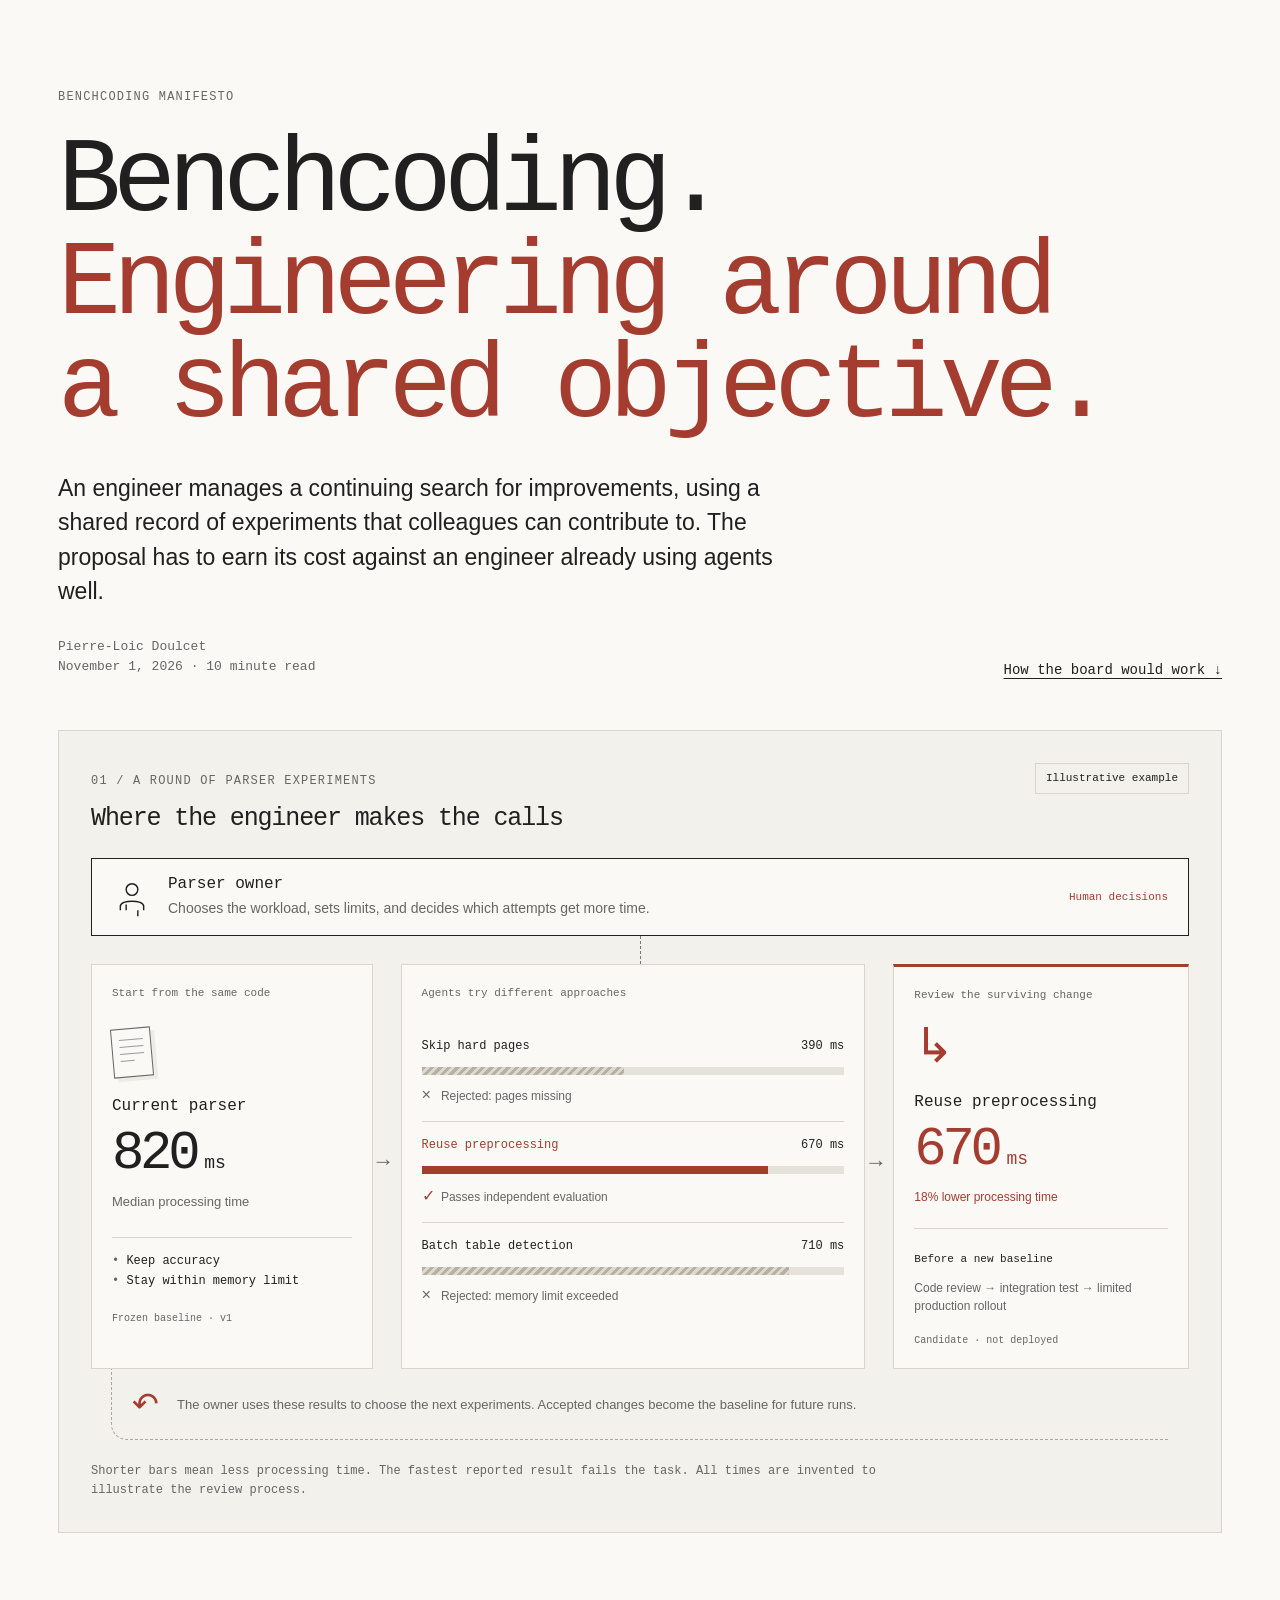
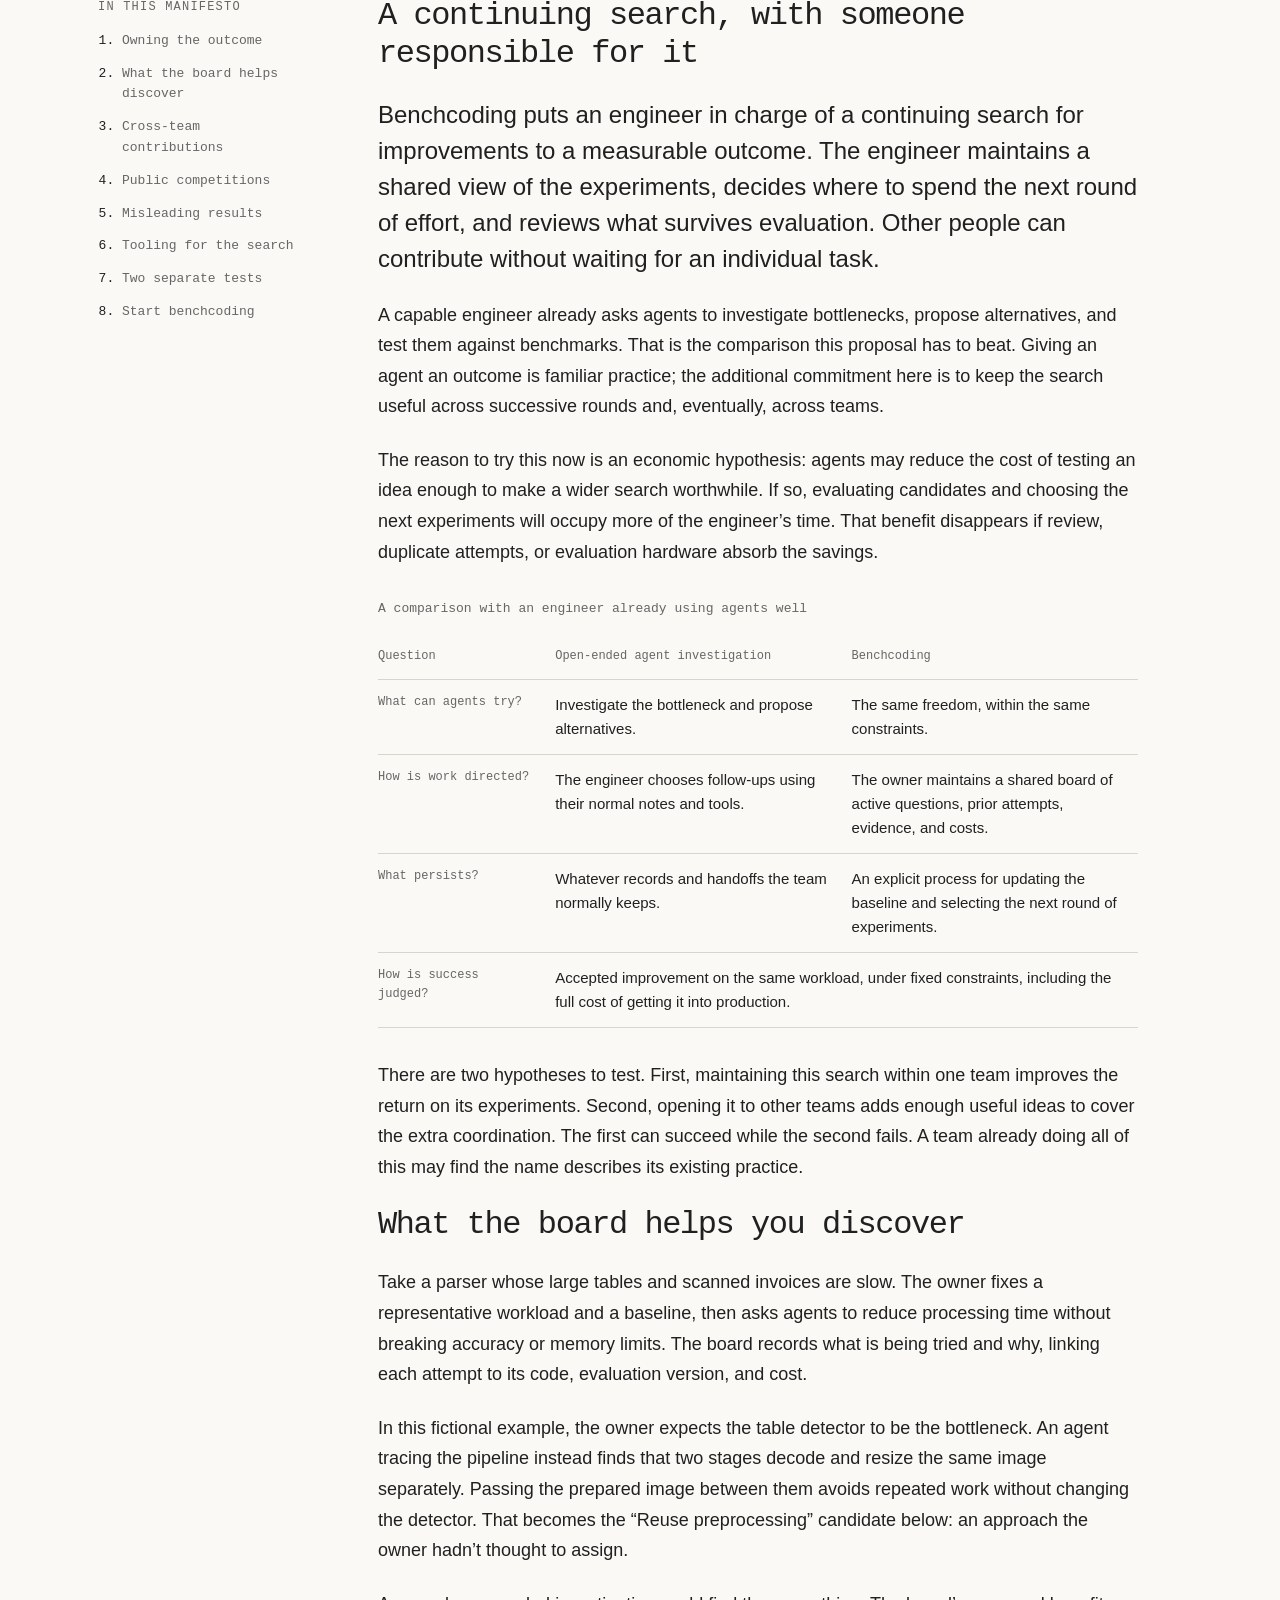
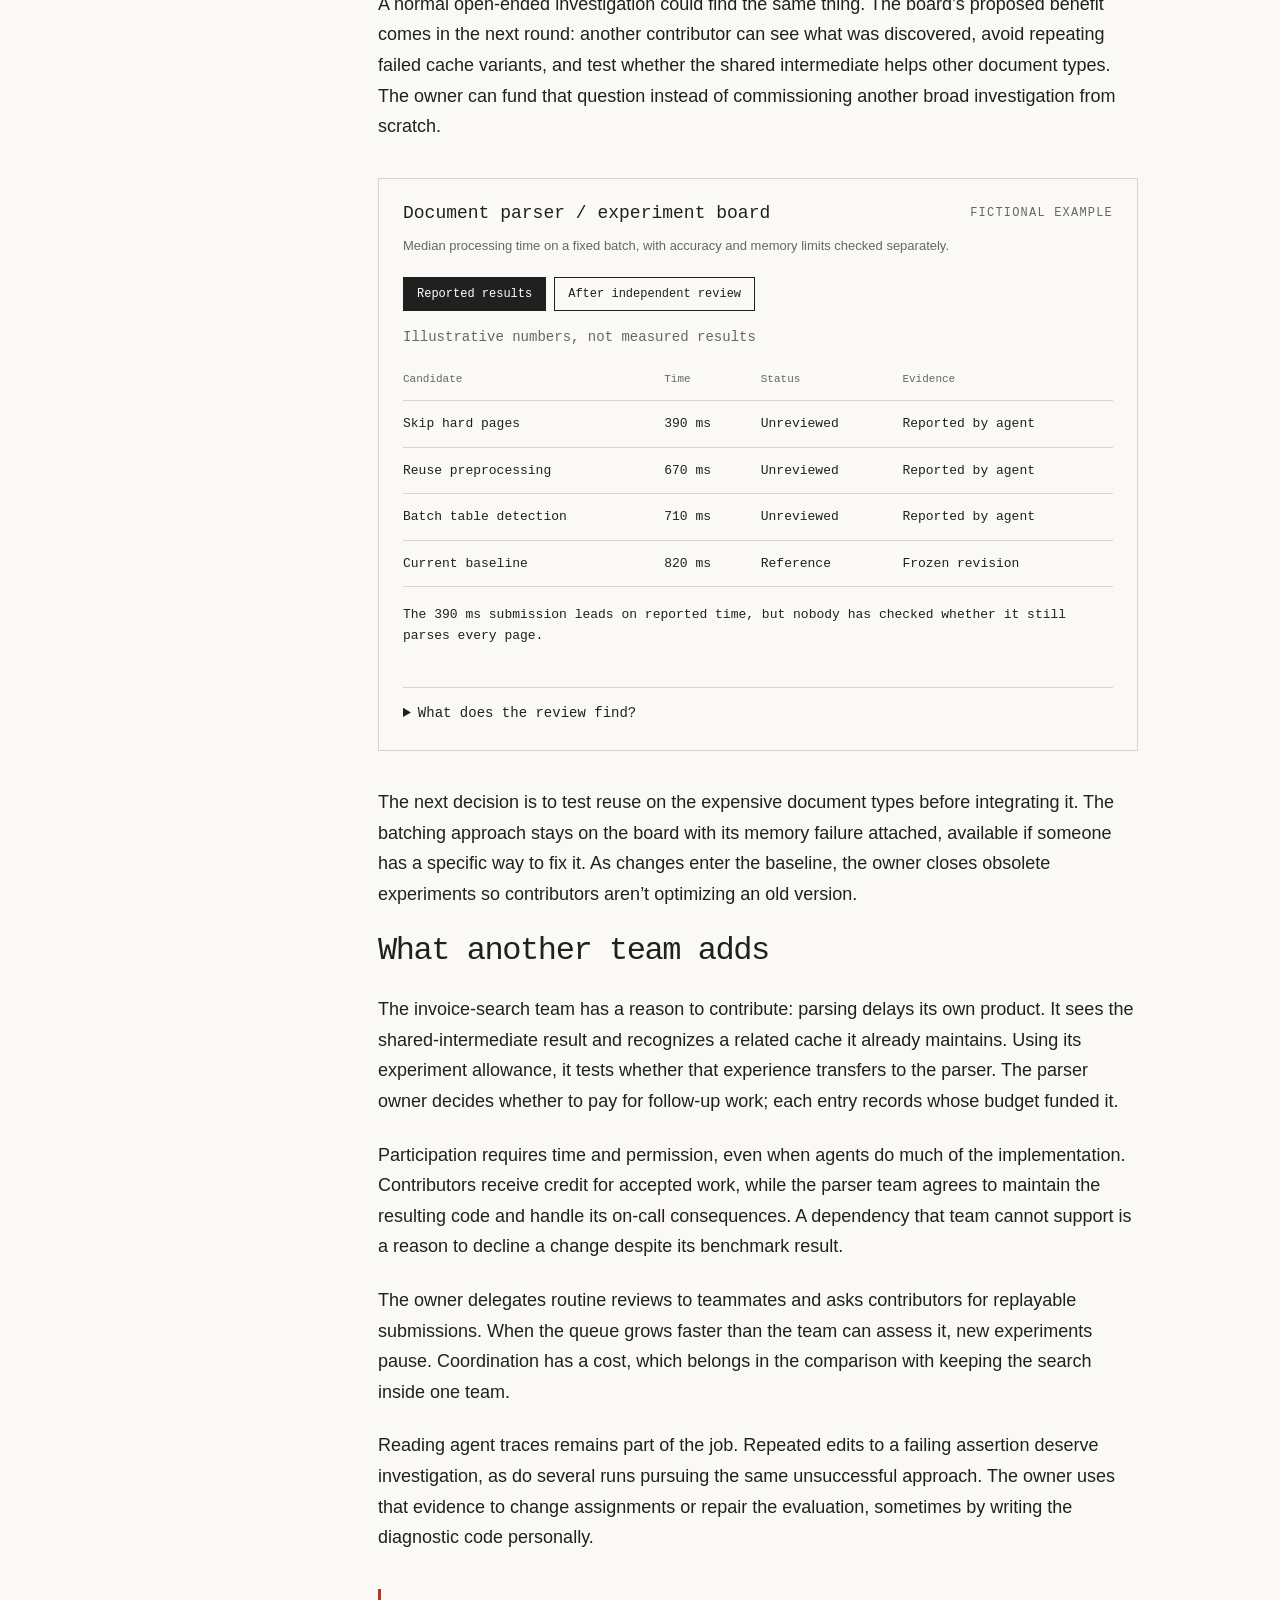
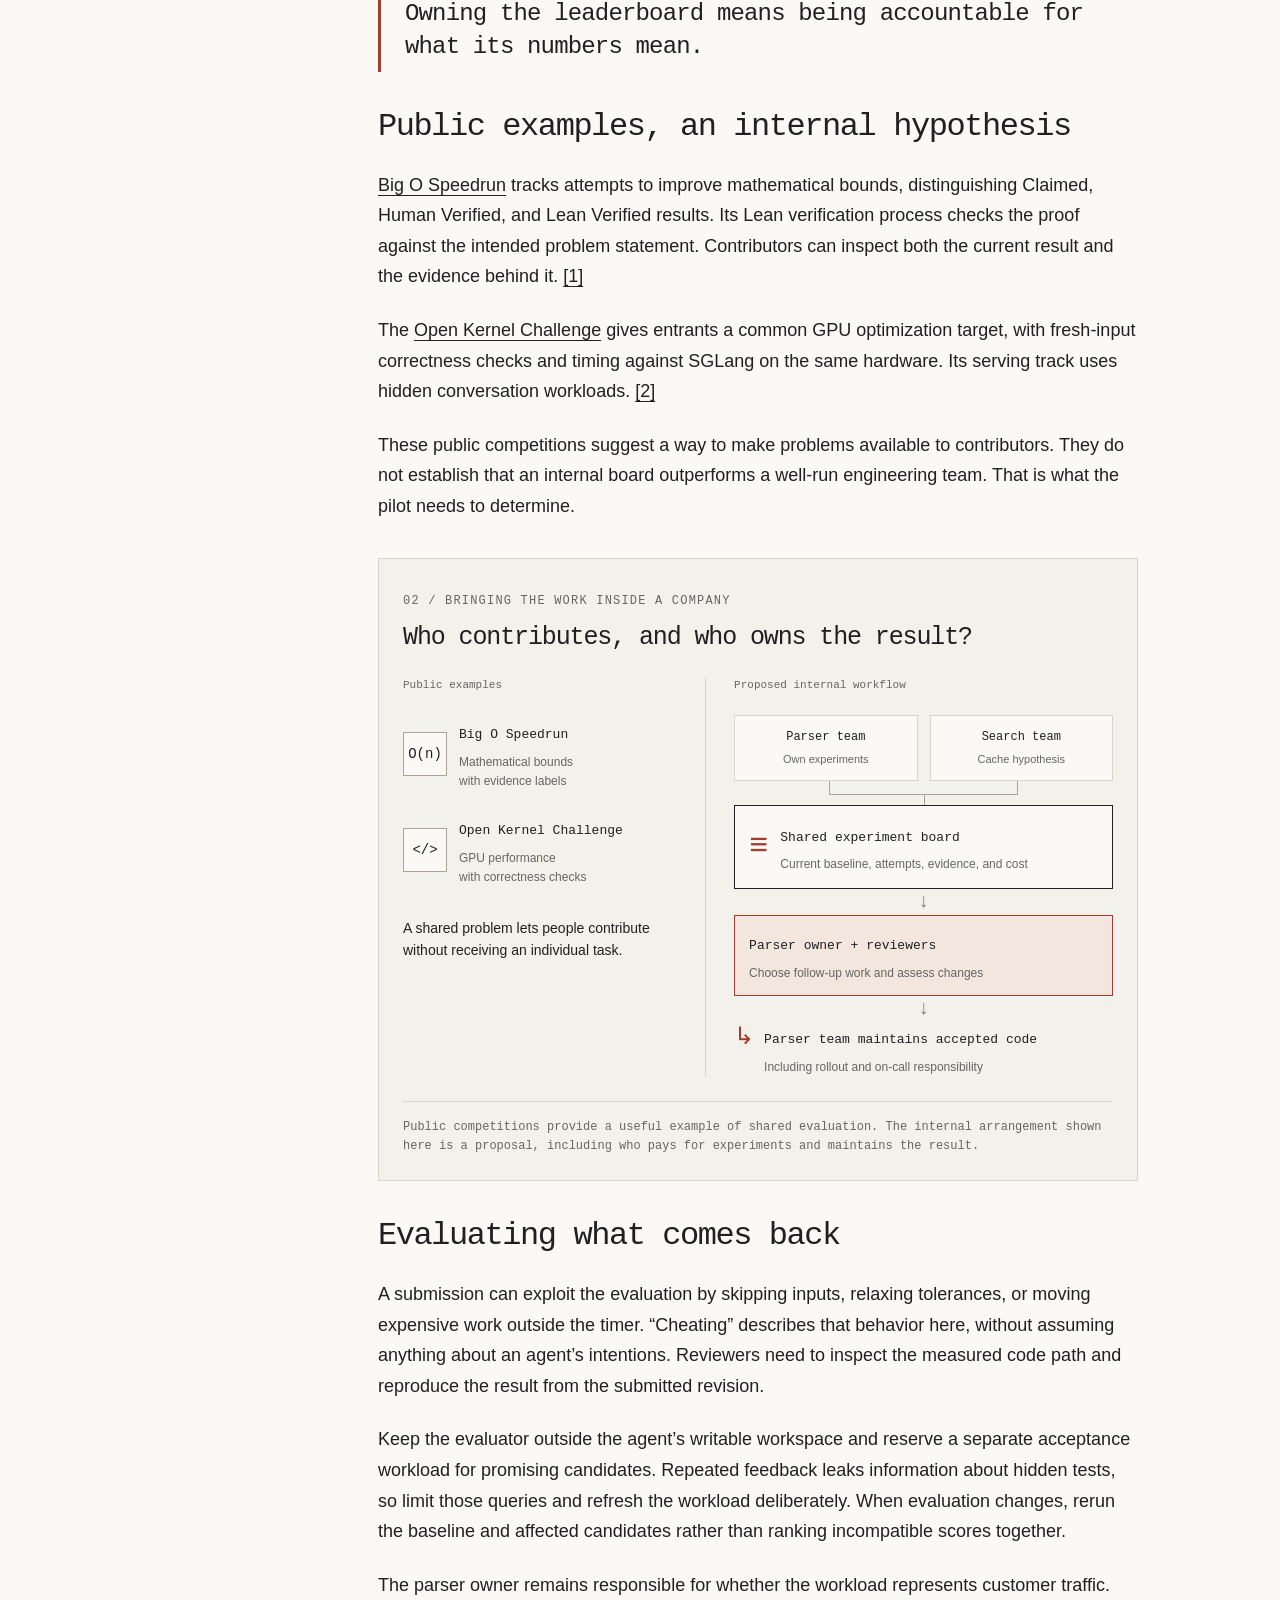
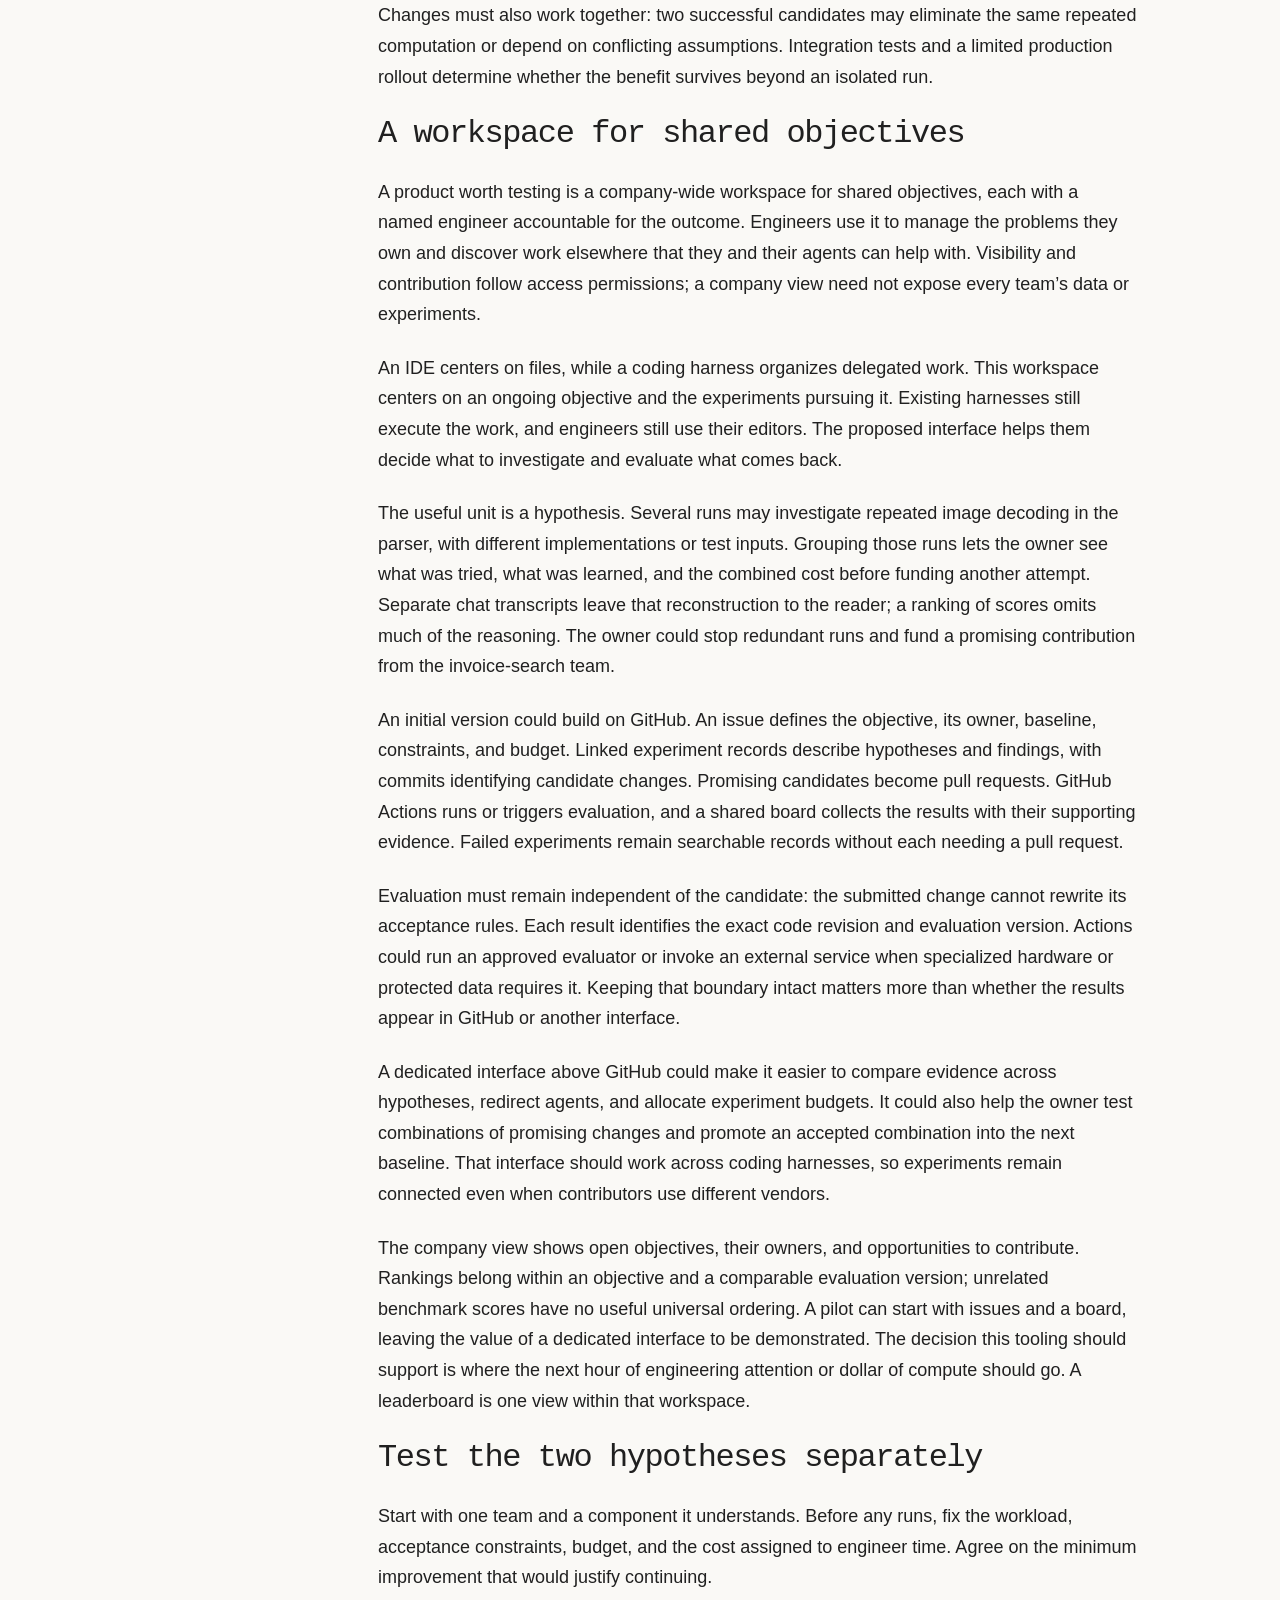
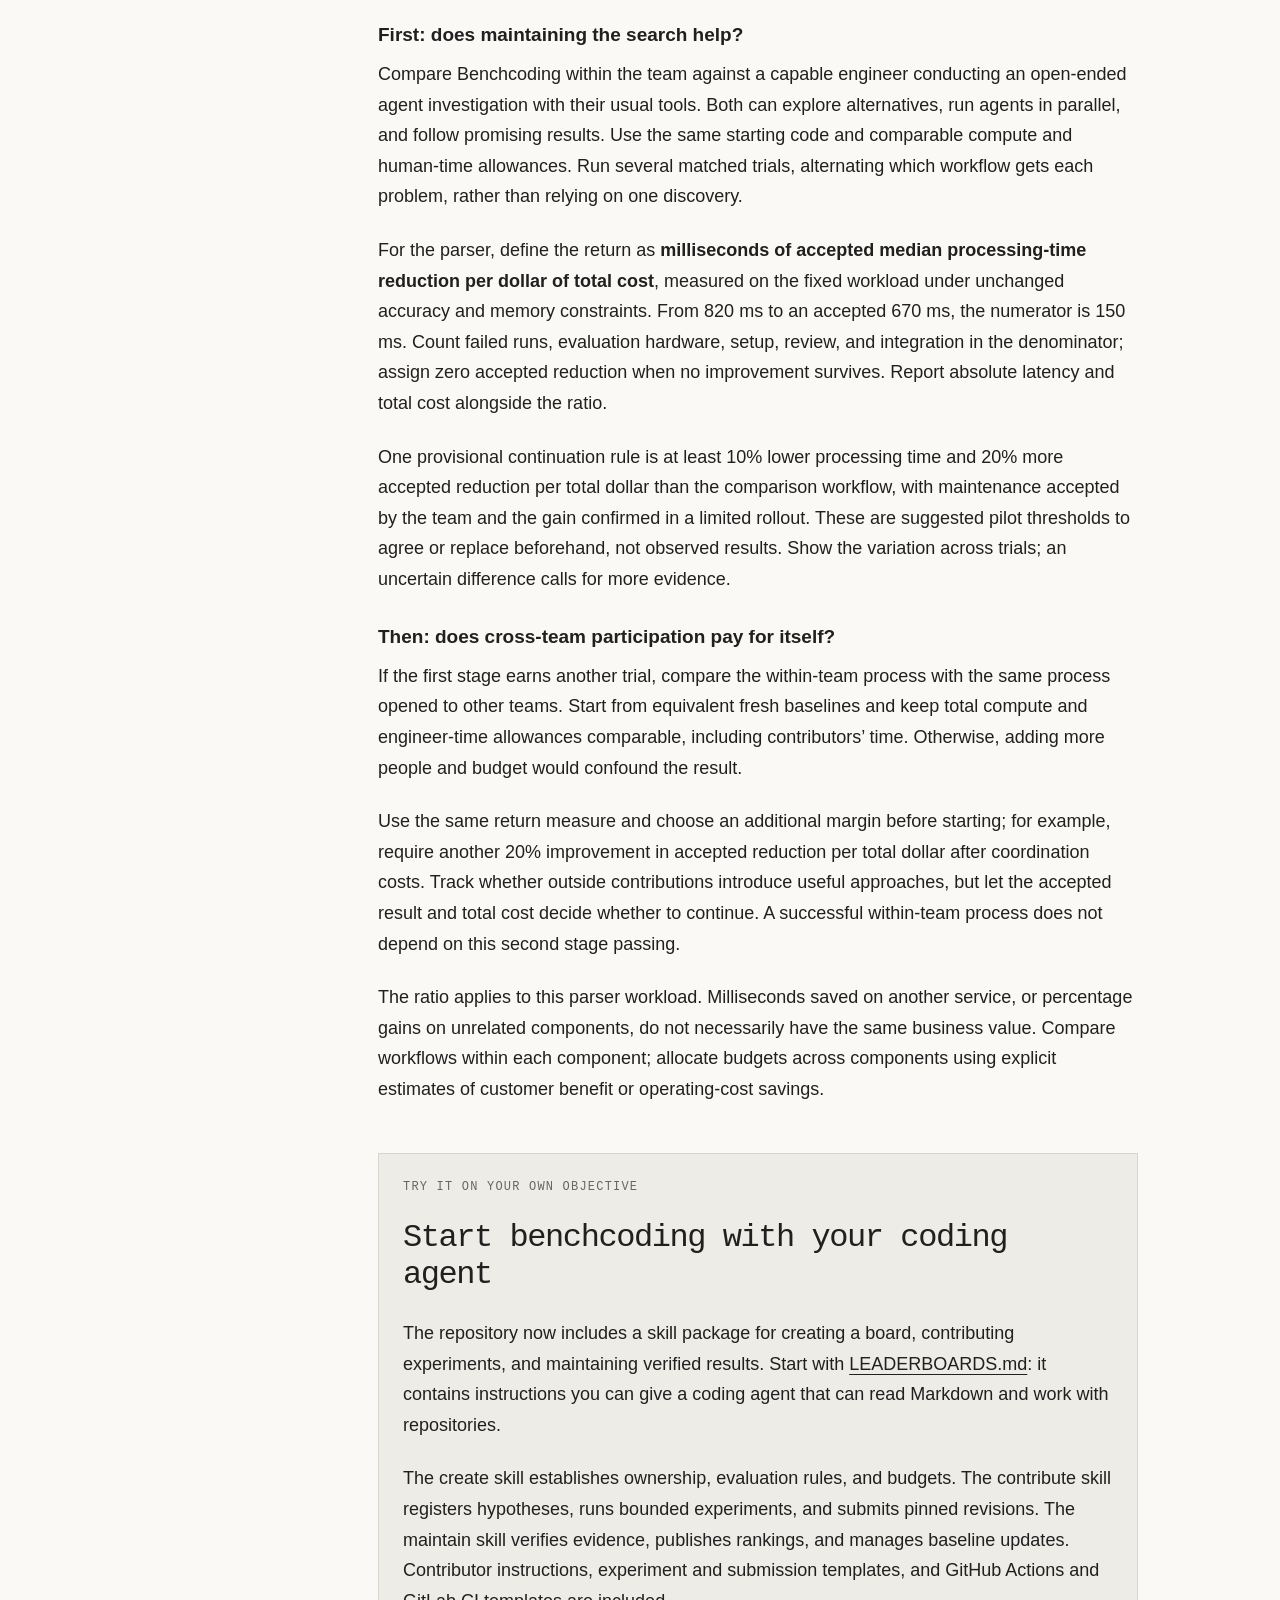
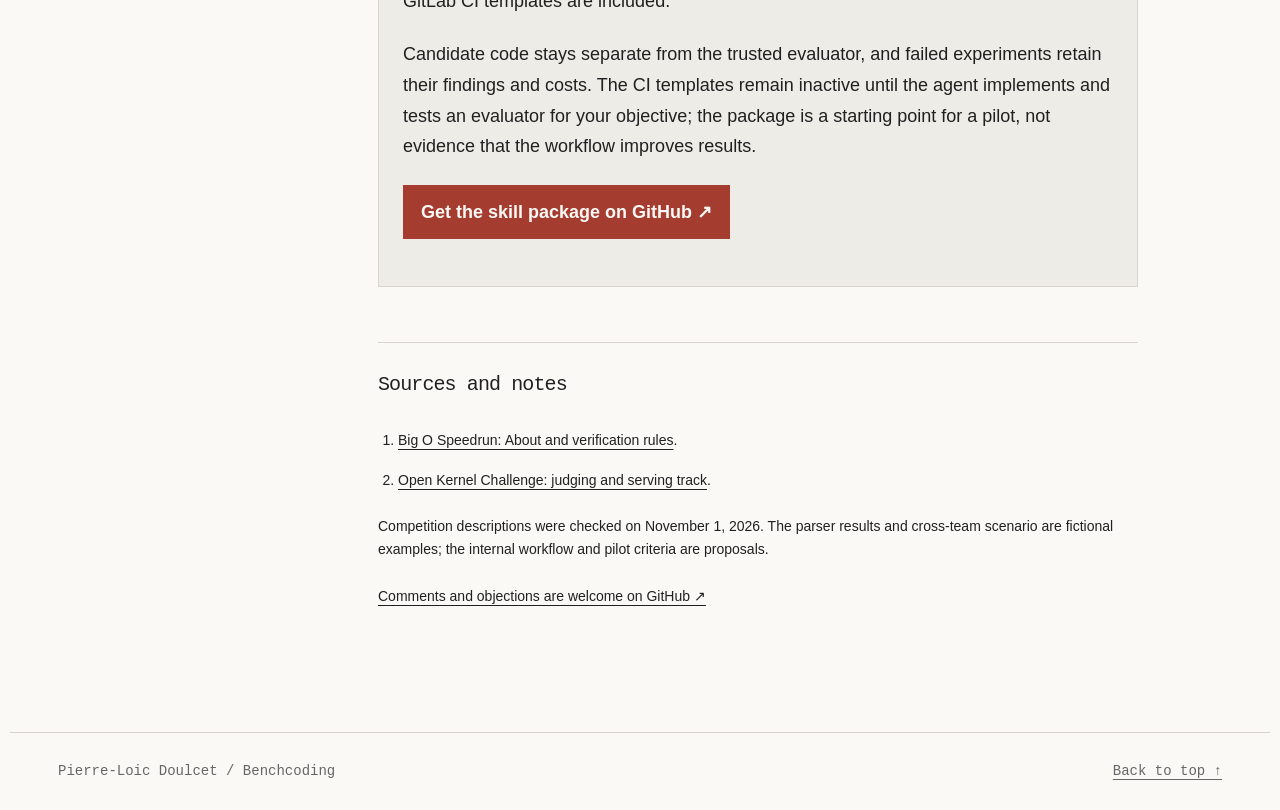
==== docs/index.html @ 3a4114c2 "Present Benchcoding as a manifesto with a skill-package call to action" ====
<!doctype html>
<html lang="en"><head><meta charset="utf-8"><meta name="viewport" content="width=device-width,initial-scale=1"><title>Benchcoding manifesto: engineering around a shared objective — Pierre-Loic Doulcet</title><meta name="description" content="A proposal for engineers managing a sustained search across agent experiments, with shared benchmarks and contributions from other teams."><meta property="og:title" content="Benchcoding manifesto: engineering around a shared objective"><meta property="og:description" content="How an engineer could manage agent experiments around a shared benchmark, and how to tell whether the approach is worth the cost."><meta property="og:type" content="article"><link rel="stylesheet" href="styles.css?v=49553f7ca0"><link rel="canonical" href="https://hexapode.github.io/benchcoding/"><meta property="og:url" content="https://hexapode.github.io/benchcoding/"></head>
<body><a class="skip" href="#article">Skip to article</a>
<main><div class="hero"><p class="eyebrow">Benchcoding manifesto</p><h1>Benchcoding.<span>Engineering around<br>a shared objective.</span></h1><p class="dek">An engineer manages a continuing search for improvements, using a shared record of experiments that colleagues can contribute to. The proposal has to earn its cost against an engineer already using agents well.</p><div class="hero-bottom"><div class="byline">Pierre-Loic Doulcet<br><time datetime="2026-11-01">November 1, 2026</time> · 10 minute read</div><a href="#monday">How the board would work ↓</a></div></div>
<figure id="search-illustration" class="hero-art search-diagram" aria-labelledby="search-caption">
<div class="diagram-heading"><div><span class="label">01 / A round of parser experiments</span><h2>Where the engineer makes the calls</h2></div><span class="diagram-tag">Illustrative example</span></div>
<div class="owner-strip"><svg viewBox="0 0 48 48" aria-hidden="true"><circle cx="24" cy="15" r="7"/><path d="M10 40v-5c0-8 28-8 28 0v5M17 40v-7m14 7v7"/></svg><div><b>Parser owner</b><span>Chooses the workload, sets limits, and decides which attempts get more time.</span></div><span class="owner-label">Human decisions</span></div>
<div class="experiment-flow">
<section class="baseline-panel"><span class="step-label">Start from the same code</span><div class="document-icon" aria-hidden="true"><i></i><i></i><i></i><i></i></div><h3>Current parser</h3><div class="metric">820<span>ms</span></div><p>Median processing time</p><div class="constraint"><span>Keep accuracy</span><span>Stay within memory limit</span></div><span class="revision">Frozen baseline · v1</span></section>
<section class="attempts-panel"><span class="step-label">Agents try different approaches</span><div class="attempt invalid"><div><b>Skip hard pages</b><span>390 ms</span></div><div class="metric-track"><i style="--length:48%"></i></div><p><span class="verdict-symbol">×</span> Rejected: pages missing</p></div><div class="attempt promising"><div><b>Reuse preprocessing</b><span>670 ms</span></div><div class="metric-track"><i style="--length:82%"></i></div><p><span class="verdict-symbol">✓</span> Passes independent evaluation</p></div><div class="attempt invalid"><div><b>Batch table detection</b><span>710 ms</span></div><div class="metric-track"><i style="--length:87%"></i></div><p><span class="verdict-symbol">×</span> Rejected: memory limit exceeded</p></div></section>
<section class="candidate-panel"><span class="step-label">Review the surviving change</span><span class="candidate-icon" aria-hidden="true">↳</span><h3>Reuse preprocessing</h3><div class="metric">670<span>ms</span></div><p class="candidate-saving">18% lower processing time</p><div class="next-gate"><b>Before a new baseline</b><p>Code review → integration test → limited production rollout</p></div><span class="revision">Candidate · not deployed</span></section>
</div><div class="feedback-loop"><span aria-hidden="true">↶</span><p>The owner uses these results to choose the next experiments. Accepted changes become the baseline for future runs.</p></div>
<figcaption id="search-caption">Shorter bars mean less processing time. The fastest reported result fails the task. All times are invented to illustrate the review process.</figcaption></figure>
<div class="layout"><aside class="toc" aria-label="On this page"><span class="label">In this manifesto</span><ol><li><a href="#idea">Owning the outcome</a></li><li><a href="#monday">What the board helps discover</a></li><li><a href="#behavior">Cross-team contributions</a></li><li><a href="#public">Public competitions</a></li><li><a href="#cheating">Misleading results</a></li><li><a href="#tooling">Tooling for the search</a></li><li><a href="#pilot">Two separate tests</a></li><li><a href="#start">Start benchcoding</a></li></ol></aside>
<article id="article">
<section id="idea">
<h2>A continuing search, with someone responsible for it</h2>
<p class="opening">Benchcoding puts an engineer in charge of a continuing search for improvements to a measurable outcome. The engineer maintains a shared view of the experiments, decides where to spend the next round of effort, and reviews what survives evaluation. Other people can contribute without waiting for an individual task.</p>
<p>A capable engineer already asks agents to investigate bottlenecks, propose alternatives, and test them against benchmarks. That is the comparison this proposal has to beat. Giving an agent an outcome is familiar practice; the additional commitment here is to keep the search useful across successive rounds and, eventually, across teams.</p>
<p>The reason to try this now is an economic hypothesis: agents may reduce the cost of testing an idea enough to make a wider search worthwhile. If so, evaluating candidates and choosing the next experiments will occupy more of the engineer’s time. That benefit disappears if review, duplicate attempts, or evaluation hardware absorb the savings.</p>
<div class="table-wrap workflow"><table><caption>A comparison with an engineer already using agents well</caption><thead><tr><th scope="col">Question</th><th scope="col">Open-ended agent investigation</th><th scope="col">Benchcoding</th></tr></thead><tbody><tr><th scope="row">What can agents try?</th><td data-label="Open-ended agent investigation">Investigate the bottleneck and propose alternatives.</td><td data-label="Benchcoding">The same freedom, within the same constraints.</td></tr><tr><th scope="row">How is work directed?</th><td data-label="Open-ended agent investigation">The engineer chooses follow-ups using their normal notes and tools.</td><td data-label="Benchcoding">The owner maintains a shared board of active questions, prior attempts, evidence, and costs.</td></tr><tr><th scope="row">What persists?</th><td data-label="Open-ended agent investigation">Whatever records and handoffs the team normally keeps.</td><td data-label="Benchcoding">An explicit process for updating the baseline and selecting the next round of experiments.</td></tr><tr><th scope="row">How is success judged?</th><td colspan="2" data-label="Both workflows">Accepted improvement on the same workload, under fixed constraints, including the full cost of getting it into production.</td></tr></tbody></table></div>
<p>There are two hypotheses to test. First, maintaining this search within one team improves the return on its experiments. Second, opening it to other teams adds enough useful ideas to cover the extra coordination. The first can succeed while the second fails. A team already doing all of this may find the name describes its existing practice.</p>
</section>
<section id="monday">
<h2>What the board helps you discover</h2>
<p>Take a parser whose large tables and scanned invoices are slow. The owner fixes a representative workload and a baseline, then asks agents to reduce processing time without breaking accuracy or memory limits. The board records what is being tried and why, linking each attempt to its code, evaluation version, and cost.</p>
<p>In this fictional example, the owner expects the table detector to be the bottleneck. An agent tracing the pipeline instead finds that two stages decode and resize the same image separately. Passing the prepared image between them avoids repeated work without changing the detector. That becomes the “Reuse preprocessing” candidate below: an approach the owner hadn’t thought to assign.</p>
<p>A normal open-ended investigation could find the same thing. The board’s proposed benefit comes in the next round: another contributor can see what was discovered, avoid repeating failed cache variants, and test whether the shared intermediate helps other document types. The owner can fund that question instead of commissioning another broad investigation from scratch.</p>
<div class="board"><div class="board-head"><h3 class="board-title">Document parser / experiment board</h3><span class="label">Fictional example</span></div><p class="board-intro">Median processing time on a fixed batch, with accuracy and memory limits checked separately.</p><div class="tabs" hidden id="board-controls"><button type="button" aria-pressed="true" data-view="reported">Reported results</button><button type="button" aria-pressed="false" data-view="reviewed">After independent review</button></div><div class="table-wrap"><table><caption class="small" style="text-align:left;padding-bottom:10px">Illustrative numbers, not measured results</caption><thead><tr><th scope="col">Candidate</th><th scope="col">Time</th><th scope="col">Status</th><th scope="col">Evidence</th></tr></thead><tbody><tr id="shortcut"><td data-label="Candidate">Skip hard pages</td><td data-label="Time">390 ms</td><td id="shortcut-status" data-label="Status">Unreviewed</td><td id="shortcut-evidence" data-label="Evidence">Reported by agent</td></tr><tr><td data-label="Candidate">Reuse preprocessing</td><td data-label="Time">670 ms</td><td id="reuse-status" data-label="Status">Unreviewed</td><td id="reuse-evidence" data-label="Evidence">Reported by agent</td></tr><tr><td data-label="Candidate">Batch table detection</td><td data-label="Time">710 ms</td><td id="batch-status" data-label="Status">Unreviewed</td><td id="batch-evidence" data-label="Evidence">Reported by agent</td></tr><tr><td data-label="Candidate">Current baseline</td><td data-label="Time">820 ms</td><td data-label="Status">Reference</td><td data-label="Evidence">Frozen revision</td></tr></tbody></table></div><p class="board-note" id="board-note" aria-live="polite">The 390 ms submission leads on reported time, but nobody has checked whether it still parses every page.</p><details><summary>What does the review find?</summary><p>The fastest submission omits difficult pages. Reusing preprocessing still produces the expected output when replayed on held-out documents, so it can go forward for integration review. Batching table detection runs faster but exceeds the memory limit; its author would need to fix that before resubmitting.</p></details></div>
<p>The next decision is to test reuse on the expensive document types before integrating it. The batching approach stays on the board with its memory failure attached, available if someone has a specific way to fix it. As changes enter the baseline, the owner closes obsolete experiments so contributors aren’t optimizing an old version.</p>
</section>
<section id="behavior">
<h2>What another team adds</h2>
<p>The invoice-search team has a reason to contribute: parsing delays its own product. It sees the shared-intermediate result and recognizes a related cache it already maintains. Using its experiment allowance, it tests whether that experience transfers to the parser. The parser owner decides whether to pay for follow-up work; each entry records whose budget funded it.</p>
<p>Participation requires time and permission, even when agents do much of the implementation. Contributors receive credit for accepted work, while the parser team agrees to maintain the resulting code and handle its on-call consequences. A dependency that team cannot support is a reason to decline a change despite its benchmark result.</p>
<p>The owner delegates routine reviews to teammates and asks contributors for replayable submissions. When the queue grows faster than the team can assess it, new experiments pause. Coordination has a cost, which belongs in the comparison with keeping the search inside one team.</p>
<p>Reading agent traces remains part of the job. Repeated edits to a failing assertion deserve investigation, as do several runs pursuing the same unsuccessful approach. The owner uses that evidence to change assignments or repair the evaluation, sometimes by writing the diagnostic code personally.</p>
<blockquote class="statement">Owning the leaderboard means being accountable for what its numbers mean.</blockquote>
</section>
<section id="public">
<h2>Public examples, an internal hypothesis</h2>
<p><a href="https://bigospeedrun.com/about">Big O Speedrun</a> tracks attempts to improve mathematical bounds, distinguishing Claimed, Human Verified, and Lean Verified results. Its Lean verification process checks the proof against the intended problem statement. Contributors can inspect both the current result and the evidence behind it. <a href="#source-1" aria-label="Source 1">[1]</a></p>
<p>The <a href="https://openkernelchallenge.dev/">Open Kernel Challenge</a> gives entrants a common GPU optimization target, with fresh-input correctness checks and timing against SGLang on the same hardware. Its serving track uses hidden conversation workloads. <a href="#source-2" aria-label="Source 2">[2]</a></p>
<p>These public competitions suggest a way to make problems available to contributors. They do not establish that an internal board outperforms a well-run engineering team. That is what the pilot needs to determine.</p>
<figure id="adoption-illustration" class="figure adoption-diagram" aria-labelledby="adoption-caption"><div class="diagram-heading"><div><span class="label">02 / Bringing the work inside a company</span><h3>Who contributes, and who owns the result?</h3></div></div><div class="adoption-grid"><div class="public-races"><span class="step-label">Public examples</span><div class="public-example"><span class="example-mark" aria-hidden="true">O(n)</span><div><b>Big O Speedrun</b><p>Mathematical bounds<br>with evidence labels</p></div></div><div class="public-example"><span class="example-mark" aria-hidden="true">&lt;/&gt;</span><div><b>Open Kernel Challenge</b><p>GPU performance<br>with correctness checks</p></div></div><p class="transfer-note">A shared problem lets people contribute without receiving an individual task.</p></div><div class="internal-work"><span class="step-label">Proposed internal workflow</span><div class="team-inputs"><span>Parser team<small>Own experiments</small></span><span>Search team<small>Cache hypothesis</small></span></div><div class="merge-lines" aria-hidden="true"><i></i><i></i></div><div class="shared-board"><span class="board-glyph" aria-hidden="true">≡</span><div><b>Shared experiment board</b><p>Current baseline, attempts, evidence, and cost</p></div></div><div class="vertical-link" aria-hidden="true">↓</div><div class="owner-decision"><b>Parser owner + reviewers</b><p>Choose follow-up work and assess changes</p></div><div class="vertical-link" aria-hidden="true">↓</div><div class="maintenance"><span aria-hidden="true">↳</span><div><b>Parser team maintains accepted code</b><p>Including rollout and on-call responsibility</p></div></div></div></div><figcaption id="adoption-caption">Public competitions provide a useful example of shared evaluation. The internal arrangement shown here is a proposal, including who pays for experiments and maintains the result.</figcaption></figure>
</section>
<section id="cheating">
<h2>Evaluating what comes back</h2>
<p>A submission can exploit the evaluation by skipping inputs, relaxing tolerances, or moving expensive work outside the timer. “Cheating” describes that behavior here, without assuming anything about an agent’s intentions. Reviewers need to inspect the measured code path and reproduce the result from the submitted revision.</p>
<p>Keep the evaluator outside the agent’s writable workspace and reserve a separate acceptance workload for promising candidates. Repeated feedback leaks information about hidden tests, so limit those queries and refresh the workload deliberately. When evaluation changes, rerun the baseline and affected candidates rather than ranking incompatible scores together.</p>
<p>The parser owner remains responsible for whether the workload represents customer traffic. Changes must also work together: two successful candidates may eliminate the same repeated computation or depend on conflicting assumptions. Integration tests and a limited production rollout determine whether the benefit survives beyond an isolated run.</p>
</section>
<section id="tooling">
<h2>A workspace for shared objectives</h2>
<p>A product worth testing is a company-wide workspace for shared objectives, each with a named engineer accountable for the outcome. Engineers use it to manage the problems they own and discover work elsewhere that they and their agents can help with. Visibility and contribution follow access permissions; a company view need not expose every team’s data or experiments.</p>
<p>An IDE centers on files, while a coding harness organizes delegated work. This workspace centers on an ongoing objective and the experiments pursuing it. Existing harnesses still execute the work, and engineers still use their editors. The proposed interface helps them decide what to investigate and evaluate what comes back.</p>
<p>The useful unit is a hypothesis. Several runs may investigate repeated image decoding in the parser, with different implementations or test inputs. Grouping those runs lets the owner see what was tried, what was learned, and the combined cost before funding another attempt. Separate chat transcripts leave that reconstruction to the reader; a ranking of scores omits much of the reasoning. The owner could stop redundant runs and fund a promising contribution from the invoice-search team.</p>
<p>An initial version could build on GitHub. An issue defines the objective, its owner, baseline, constraints, and budget. Linked experiment records describe hypotheses and findings, with commits identifying candidate changes. Promising candidates become pull requests. GitHub Actions runs or triggers evaluation, and a shared board collects the results with their supporting evidence. Failed experiments remain searchable records without each needing a pull request.</p>
<p>Evaluation must remain independent of the candidate: the submitted change cannot rewrite its acceptance rules. Each result identifies the exact code revision and evaluation version. Actions could run an approved evaluator or invoke an external service when specialized hardware or protected data requires it. Keeping that boundary intact matters more than whether the results appear in GitHub or another interface.</p>
<p>A dedicated interface above GitHub could make it easier to compare evidence across hypotheses, redirect agents, and allocate experiment budgets. It could also help the owner test combinations of promising changes and promote an accepted combination into the next baseline. That interface should work across coding harnesses, so experiments remain connected even when contributors use different vendors.</p>
<p>The company view shows open objectives, their owners, and opportunities to contribute. Rankings belong within an objective and a comparable evaluation version; unrelated benchmark scores have no useful universal ordering. A pilot can start with issues and a board, leaving the value of a dedicated interface to be demonstrated. The decision this tooling should support is where the next hour of engineering attention or dollar of compute should go. A leaderboard is one view within that workspace.</p>
</section>
<section id="pilot">
<h2>Test the two hypotheses separately</h2>
<p>Start with one team and a component it understands. Before any runs, fix the workload, acceptance constraints, budget, and the cost assigned to engineer time. Agree on the minimum improvement that would justify continuing.</p>
<h3>First: does maintaining the search help?</h3>
<p>Compare Benchcoding within the team against a capable engineer conducting an open-ended agent investigation with their usual tools. Both can explore alternatives, run agents in parallel, and follow promising results. Use the same starting code and comparable compute and human-time allowances. Run several matched trials, alternating which workflow gets each problem, rather than relying on one discovery.</p>
<p>For the parser, define the return as <strong>milliseconds of accepted median processing-time reduction per dollar of total cost</strong>, measured on the fixed workload under unchanged accuracy and memory constraints. From 820 ms to an accepted 670 ms, the numerator is 150 ms. Count failed runs, evaluation hardware, setup, review, and integration in the denominator; assign zero accepted reduction when no improvement survives. Report absolute latency and total cost alongside the ratio.</p>
<p>One provisional continuation rule is at least 10% lower processing time and 20% more accepted reduction per total dollar than the comparison workflow, with maintenance accepted by the team and the gain confirmed in a limited rollout. These are suggested pilot thresholds to agree or replace beforehand, not observed results. Show the variation across trials; an uncertain difference calls for more evidence.</p>
<h3>Then: does cross-team participation pay for itself?</h3>
<p>If the first stage earns another trial, compare the within-team process with the same process opened to other teams. Start from equivalent fresh baselines and keep total compute and engineer-time allowances comparable, including contributors’ time. Otherwise, adding more people and budget would confound the result.</p>
<p>Use the same return measure and choose an additional margin before starting; for example, require another 20% improvement in accepted reduction per total dollar after coordination costs. Track whether outside contributions introduce useful approaches, but let the accepted result and total cost decide whether to continue. A successful within-team process does not depend on this second stage passing.</p>
<p>The ratio applies to this parser workload. Milliseconds saved on another service, or percentage gains on unrelated components, do not necessarily have the same business value. Compare workflows within each component; allocate budgets across components using explicit estimates of customer benefit or operating-cost savings.</p>
</section>
<section id="start" class="start-cta" aria-labelledby="start-title">
<p class="label">Try it on your own objective</p>
<h2 id="start-title">Start benchcoding with your coding agent</h2>
<p>The repository now includes a skill package for creating a board, contributing experiments, and maintaining verified results. Start with <a href="https://github.com/hexapode/benchcoding/blob/main/LEADERBOARDS.md">LEADERBOARDS.md</a>: it contains instructions you can give a coding agent that can read Markdown and work with repositories.</p>
<p>The create skill establishes ownership, evaluation rules, and budgets. The contribute skill registers hypotheses, runs bounded experiments, and submits pinned revisions. The maintain skill verifies evidence, publishes rankings, and manages baseline updates. Contributor instructions, experiment and submission templates, and GitHub Actions and GitLab CI templates are included.</p>
<p>Candidate code stays separate from the trusted evaluator, and failed experiments retain their findings and costs. The CI templates remain inactive until the agent implements and tests an evaluator for your objective; the package is a starting point for a pilot, not evidence that the workflow improves results.</p>
<p><a class="cta-link" href="https://github.com/hexapode/benchcoding/blob/main/LEADERBOARDS.md">Get the skill package on GitHub ↗</a></p>
</section>
<section class="sources" aria-labelledby="sources-title"><h2 id="sources-title">Sources and notes</h2>
<ol><li id="source-1"><a href="https://bigospeedrun.com/about">Big O Speedrun: About and verification rules</a>.</li><li id="source-2"><a href="https://openkernelchallenge.dev/">Open Kernel Challenge: judging and serving track</a>.</li></ol>
<p>Competition descriptions were checked on November 1, 2026. The parser results and cross-team scenario are fictional examples; the internal workflow and pilot criteria are proposals.</p>
<p><a href="https://github.com/hexapode/benchcoding/issues">Comments and objections are welcome on GitHub ↗</a></p></section></article></div></main><footer class="site-foot"><span>Pierre-Loic Doulcet / Benchcoding</span><a href="#">Back to top ↑</a></footer>
<script>
const controls=document.getElementById('board-controls');controls.hidden=false;
const buttons=[...controls.querySelectorAll('button')];
buttons.forEach(button=>button.addEventListener('click',()=>{
 const reviewed=button.dataset.view==='reviewed';
 buttons.forEach(b=>b.setAttribute('aria-pressed',String(b===button)));
 document.getElementById('shortcut').classList.toggle('reject',reviewed);
 const values=reviewed?['Rejected','Drops difficult pages','Passed evaluation','Holdout + clean replay','Rejected','Memory limit exceeded']:['Unreviewed','Reported by agent','Unreviewed','Reported by agent','Unreviewed','Reported by agent'];
 ['shortcut-status','shortcut-evidence','reuse-status','reuse-evidence','batch-status','batch-evidence'].forEach((id,i)=>document.getElementById(id).textContent=values[i]);
 document.getElementById('board-note').textContent=reviewed?'The 670 ms change can go forward for integration review. The 390 ms submission skipped pages, while the 710 ms submission exceeded the memory limit.':'The 390 ms submission leads on reported time, but nobody has checked whether it still parses every page.';
}));
</script></body></html>
---- docs/styles.css ----
:root{color-scheme:light;--ink:#202020;--muted:#666;--paper:#faf9f6;--line:#d7d5ce;--accent:#a43c2f;--wash:#eeece6;--mono:'Courier New',Courier,monospace;--sans:Arial,Helvetica,sans-serif}*{box-sizing:border-box}html{scroll-behavior:smooth;scroll-padding-top:30px}body{margin:0;background:var(--paper);color:var(--ink);font-family:var(--sans);font-size:18px;line-height:1.7}a{color:inherit;text-underline-offset:4px}a:hover{color:var(--accent)}a:focus-visible,button:focus-visible,summary:focus-visible{outline:3px solid var(--accent);outline-offset:5px}.skip{position:absolute;left:20px;top:-100px;background:white;padding:10px;z-index:10}.skip:focus{top:10px}.site-head,.site-foot{max-width:1260px;margin:auto;padding:28px 48px;display:flex;justify-content:space-between;gap:20px;font:14px/1.5 var(--mono)}.site-head{border-bottom:1px solid var(--line)}.brand{text-decoration:none;font-weight:bold}.site-head nav{display:flex;gap:24px}.site-head nav a{text-decoration:none}.hero{max-width:1260px;margin:auto;padding:76px 48px 52px}.eyebrow,.label{font:12px/1.5 var(--mono);letter-spacing:.1em;text-transform:uppercase;color:var(--muted)}h1{font:normal clamp(50px,8.2vw,108px)/.98 var(--mono);letter-spacing:-.075em;margin:26px 0 30px;max-width:1080px}h1 span{display:block;color:var(--accent)}.dek{font-size:23px;line-height:1.5;max-width:720px;margin:0 0 28px}.byline{font:13px/1.6 var(--mono);color:var(--muted)}.hero-bottom{display:flex;justify-content:space-between;gap:30px;align-items:end}.hero-bottom a{font:14px var(--mono)}.hero-art{max-width:1164px;margin:0 auto 64px;border-top:1px solid var(--line);border-bottom:1px solid var(--line);padding:24px 0}.hero-art svg{width:100%;height:auto;display:block}.hero-art figcaption,figcaption{font:12px/1.6 var(--mono);color:var(--muted);margin-top:14px}.layout{display:grid;grid-template-columns:210px minmax(0,760px);gap:70px;max-width:1140px;margin:auto;padding:0 28px}.toc{position:sticky;top:30px;align-self:start;font:13px/1.6 var(--mono)}.toc ol{padding-left:24px}.toc li{margin:12px 0}.toc a{text-decoration:none;color:var(--muted)}article p{margin:0 0 23px}article h2{font:normal 32px/1.18 var(--mono);letter-spacing:-.045em;margin:64px 0 24px}article h2:first-child{margin-top:0}article h3{font-size:19px;margin:26px 0 8px}article strong{font-weight:700}.opening{font-size:24px;line-height:1.5}.statement{margin:36px 0;border-left:3px solid var(--accent);padding:8px 0 8px 24px;font:24px/1.4 var(--mono);letter-spacing:-.035em}.era{display:grid;grid-template-columns:repeat(4,1fr);margin:32px 0;gap:12px}.era>div{border-top:1px solid var(--ink);padding-top:14px}.era small{font:11px var(--mono);color:var(--muted)}.era b{display:block;font:15px var(--mono);margin:7px 0}.era p{font-size:13px;line-height:1.5}.era .current{border-top:3px solid var(--accent)}.figure{margin:36px 0;padding:24px;background:var(--wash)}.figure svg{width:100%;height:auto;display:block}.board{border:1px solid var(--line);padding:24px;margin:36px 0}.board-head{display:flex;justify-content:space-between;gap:16px;align-items:center}.board-title{font:18px var(--mono);margin:0}.board-intro{font-size:13px;color:var(--muted);margin:12px 0 20px!important}.tabs{display:flex;gap:8px;flex-wrap:wrap;margin:16px 0}.tabs button{padding:9px 13px;border:1px solid var(--ink);background:transparent;color:var(--ink);font:12px var(--mono);cursor:pointer}.tabs button[aria-pressed=true]{background:var(--ink);color:white}.table-wrap{overflow-x:auto}table{border-collapse:collapse;width:100%;font:13px/1.5 var(--mono);min-width:535px}th{text-align:left;color:var(--muted);font-size:11px;font-weight:normal}td,th{padding:13px 10px;border-bottom:1px solid var(--line)}td:first-child,th:first-child{padding-left:0}.reject td{color:var(--accent)}.reject td:nth-child(2){text-decoration:line-through}.board-note{font:13px/1.6 var(--mono);margin:18px 0 0!important;min-height:64px}.board details{border-top:1px solid var(--line);margin-top:18px;padding-top:14px;font-size:14px}.board summary{cursor:pointer;font-family:var(--mono)}.board details p{margin:14px 0 0}.protocol{list-style:none;padding:0;counter-reset:step}.protocol li{position:relative;padding:0 0 22px 42px;border-bottom:1px solid var(--line);margin-bottom:22px}.protocol li:before{counter-increment:step;content:'0' counter(step);position:absolute;left:0;top:3px;font:12px var(--mono);color:var(--accent)}.protocol b{display:block}.small{font-size:14px;color:var(--muted)}.sources{border-top:1px solid var(--line);margin-top:55px;padding:30px 0;font-size:14px}.sources h2{font-size:20px;margin-top:0}.sources ol{padding-left:20px}.sources li{padding:8px 0}.site-foot{margin-top:70px;border-top:1px solid var(--line);color:var(--muted)}.blog-list{max-width:1164px;margin:auto;padding:0 0 60px}.post-link{display:grid;grid-template-columns:180px 1fr 50px;gap:35px;padding:35px 0;border-top:1px solid var(--ink);text-decoration:none}.post-link h2{font:32px/1.2 var(--mono);letter-spacing:-.04em;margin:0 0 18px}.post-link p{max-width:720px;margin:0;color:var(--muted);font-size:18px}.post-link .arrow{font:40px var(--mono)}.post-link time{font:13px var(--mono);color:var(--muted)}.index-hero{min-height:45vh}.index-hero h1{font-size:clamp(70px,11vw,142px)}[hidden]{display:none!important}@media(max-width:900px){.site-head,.site-foot{padding:24px}.hero{padding:54px 24px 36px}.hero-art{margin:0 24px 44px}.layout{display:block;padding:0 24px}.toc{position:static;margin:0 0 36px;border-bottom:1px solid var(--line);padding-bottom:18px}.toc ol{display:flex;flex-wrap:wrap;gap:8px 22px;list-style:none;padding:0}.toc li{margin:0}.blog-list{padding:0 24px 40px}.post-link{grid-template-columns:1fr 40px;gap:18px}.post-link time{grid-column:1/-1}.post-link .arrow{grid-column:2;grid-row:2}.post-link>div{grid-column:1}.hero-bottom{display:block}.hero-bottom a{display:inline-block;margin-top:20px}}@media(max-width:520px){body{font-size:17px}.site-head nav{gap:14px}.site-head,.site-foot{font-size:12px}.hero{padding-top:42px}h1{font-size:54px;letter-spacing:-.07em}.dek{font-size:20px}.hero-art{margin-bottom:34px}.era{grid-template-columns:repeat(2,1fr)}.figure{padding:12px}.board{padding:16px}.board-head{display:block}.board .label{display:block;margin-top:8px}.opening{font-size:21px}article h2{font-size:28px}.statement{font-size:21px}.site-foot{flex-direction:column}.post-link h2{font-size:27px}}@media(prefers-reduced-motion:reduce){html{scroll-behavior:auto}}

.workflow{margin:32px 0}.workflow table{min-width:600px;font-family:var(--sans);font-size:15px;line-height:1.6}.workflow caption{text-align:left;font:13px/1.6 var(--mono);padding-bottom:14px;color:var(--muted)}.workflow th{font-family:var(--mono);font-size:12px}.workflow td,.workflow th{vertical-align:top}.workflow th:first-child{width:22%}.workflow td{width:39%}.decision{padding-left:24px}.decision li{padding-left:6px;margin-bottom:18px}
/* Responsive editorial diagrams */
.search-diagram{padding:32px;border:1px solid var(--line);background:#f3f1eb}.diagram-heading{display:flex;justify-content:space-between;gap:16px;align-items:start;margin-bottom:24px}.diagram-heading h2,.diagram-heading h3{font:normal 25px/1.25 var(--mono);letter-spacing:-.045em;margin:9px 0 0}.diagram-tag{font:11px/1.5 var(--mono);border:1px solid var(--line);padding:6px 10px;white-space:nowrap}.owner-strip{display:flex;align-items:center;gap:16px;border:1px solid var(--ink);background:var(--paper);padding:16px 20px;margin-bottom:28px;position:relative}.owner-strip:after{content:'';position:absolute;left:50%;height:28px;bottom:-29px;border-left:1px dashed #777}.owner-strip svg{flex:0 0 40px;width:40px;height:40px;fill:none;stroke:var(--ink);stroke-width:1.7}.owner-strip b{display:block;font:16px var(--mono);margin-bottom:5px}.owner-strip div>span{display:block;font:14px/1.5 var(--sans);color:var(--muted)}.owner-label{margin-left:auto;font:11px var(--mono);color:var(--accent);white-space:nowrap}.experiment-flow{display:grid;grid-template-columns:1fr 1.65fr 1.05fr;gap:28px;position:relative}.experiment-flow>section{position:relative;background:var(--paper);border:1px solid var(--line);padding:20px;min-width:0}.experiment-flow>section+section:before{content:'→';position:absolute;left:-25px;top:46%;font:22px var(--mono);color:var(--muted)}.step-label{display:block;font:11px/1.6 var(--mono);color:var(--muted);margin-bottom:20px}.experiment-flow h3{font:16px/1.4 var(--mono);margin:18px 0 6px}.metric{font:54px/1.15 var(--mono);letter-spacing:-.08em}.metric>span{font:18px var(--mono);letter-spacing:0;margin-left:8px}.experiment-flow p{font:13px/1.5 var(--sans);color:var(--muted);margin:7px 0 18px}.document-icon{width:40px;height:49px;border:1.5px solid #666;padding:10px 7px;margin-top:25px;transform:rotate(-5deg);box-shadow:4px 4px 0 var(--wash)}.document-icon i{display:block;border-top:1px solid #999;margin-bottom:6px}.document-icon i:last-child{width:60%}.constraint{border-top:1px solid var(--line);padding-top:13px;margin:25px 0 20px}.constraint span{display:block;font:12px/1.7 var(--mono)}.constraint span:before{content:'• ';color:var(--muted)}.revision{display:block;font:10px/1.5 var(--mono);color:var(--muted)}.attempt{padding:14px 0 4px;border-bottom:1px solid var(--line)}.attempt:last-child{border-bottom:0}.attempt>div:first-child{display:flex;justify-content:space-between;gap:8px;font:12px/1.5 var(--mono)}.attempt b{font-weight:normal}.attempt>div>span{white-space:nowrap}.metric-track{height:8px;background:#e5e2db;margin:12px 0}.metric-track i{display:block;height:100%;width:var(--length);background:#99958d}.attempt.invalid .metric-track i{background:repeating-linear-gradient(135deg,#b6b0a5,#b6b0a5 3px,#ddd9d1 3px,#ddd9d1 6px)}.attempt.promising .metric-track i{background:var(--accent)}.attempt.promising b,.attempt.promising .verdict-symbol{color:var(--accent)}.attempt p{font-size:12px;margin:0 0 12px}.verdict-symbol{display:inline-block;font:16px var(--mono);width:16px}.experiment-flow .candidate-panel{border-top:3px solid var(--accent)}.candidate-icon{display:block;font:48px/1 var(--mono);color:var(--accent);margin-top:18px}.candidate-panel .metric{color:var(--accent)}.experiment-flow .candidate-saving{color:var(--accent);font-size:12px}.next-gate{border-top:1px solid var(--line);padding-top:12px;margin-top:22px}.next-gate b{font:11px var(--mono)}.next-gate p{font-size:12px}.feedback-loop{display:flex;align-items:center;gap:18px;border-bottom:1px dashed #aaa49a;border-left:1px dashed #aaa49a;border-radius:0 0 0 16px;margin:0 20px;padding:16px 20px 14px}.feedback-loop>span{font:32px var(--mono);color:var(--accent)}.feedback-loop p{font:13px/1.5 var(--sans);margin:0;color:var(--muted)}.search-diagram figcaption{margin-top:22px;max-width:830px}.adoption-diagram{background:#f3f1eb;border:1px solid var(--line);padding:24px}.adoption-grid{display:grid;grid-template-columns:1fr 1.25fr;gap:28px}.public-races{border-right:1px solid var(--line);padding-right:24px}.public-example{display:flex;gap:12px;align-items:center;margin:22px 0}.example-mark{display:flex;align-items:center;justify-content:center;flex:0 0 44px;height:44px;border:1px solid #aaa49a;font:14px var(--mono);background:var(--paper)}.public-example b,.shared-board b,.owner-decision b,.maintenance b{font:13px/1.5 var(--mono)}.public-example p,.shared-board p,.owner-decision p,.maintenance p{font:12px/1.6 var(--sans);color:var(--muted);margin:5px 0 0}.public-races .transfer-note{font:14px/1.6 var(--sans);margin:30px 0 0}.team-inputs{display:grid;grid-template-columns:1fr 1fr;gap:12px}.team-inputs>span{border:1px solid var(--line);background:var(--paper);padding:12px 8px;text-align:center;font:12px/1.5 var(--mono)}.team-inputs small{display:block;font:11px/1.5 var(--sans);color:var(--muted);margin-top:5px}.merge-lines{height:24px;display:flex;justify-content:center}.merge-lines i{height:14px;width:25%;border-bottom:1px solid #aaa49a}.merge-lines i:first-child{border-left:1px solid #aaa49a}.merge-lines i:last-child{border-right:1px solid #aaa49a;position:relative}.merge-lines i:last-child:before{content:'';height:10px;position:absolute;left:0;top:14px;border-left:1px solid #aaa49a}.shared-board{display:flex;gap:12px;align-items:center;border:1px solid var(--ink);padding:14px;background:var(--paper)}.board-glyph{font:32px var(--mono);color:var(--accent)}.vertical-link{text-align:center;font:20px/1.3 var(--mono);color:#8b8377}.owner-decision{border:1px solid var(--accent);padding:12px 14px;background:#f2e6df}.maintenance{display:flex;gap:10px;align-items:start}.maintenance>span{font:24px var(--mono);color:var(--accent)}.adoption-diagram figcaption{border-top:1px solid var(--line);padding-top:16px;margin-top:24px}.search-diagram:before,.adoption-diagram:before{display:none!important}
@media(max-width:1050px){.experiment-flow{grid-template-columns:1fr 1.45fr;gap:24px}.experiment-flow .candidate-panel{grid-column:1/-1;display:grid;grid-template-columns:1fr 1fr;column-gap:20px}.candidate-panel .step-label,.candidate-panel h3,.candidate-panel .metric,.candidate-panel .candidate-saving{grid-column:1}.candidate-panel .candidate-icon{display:none}.candidate-panel .next-gate{grid-column:2;grid-row:2/5;margin-top:0;align-self:center}.candidate-panel>.revision{grid-column:2;grid-row:5}.experiment-flow>.candidate-panel:before{content:'↓';top:-24px;left:50%}.owner-label{display:none}}
@media(max-width:700px){.search-diagram{padding:22px}.diagram-heading{display:block}.diagram-tag{display:inline-block;margin-top:14px}.experiment-flow{display:flex;flex-direction:column;gap:28px}.experiment-flow .candidate-panel{display:block}.experiment-flow>section+section:before{content:'↓';left:50%;top:-27px}.baseline-panel .document-icon{float:right;margin:12px 8px}.baseline-panel .constraint{margin:18px 0}.experiment-flow .candidate-panel .candidate-icon{display:none}.candidate-panel>.next-gate{margin-top:18px}.owner-strip{padding:14px;gap:12px}.owner-strip svg{min-width:0!important;flex-basis:32px;width:32px}.diagram-heading h2,.diagram-heading h3{font-size:23px}.owner-strip div>span{font-size:13px}.feedback-loop{margin:0 4px;padding:15px 8px;gap:8px}.adoption-grid{display:block}.public-races{border-right:0;border-bottom:1px solid var(--line);padding:0 0 22px;margin-bottom:24px}.public-races .transfer-note{margin-top:18px}.adoption-diagram{padding:20px}.search-diagram,.adoption-diagram{overflow:visible}.search-diagram svg{min-width:0}.hero-art{margin-left:24px;margin-right:24px}}
/* Keep the examples fully readable in a narrow reading pane. */
@media(max-width:700px){
 .table-wrap{overflow:visible}
 .table-wrap table,.workflow table{display:block;min-width:0;width:100%}
 .table-wrap caption{display:block;width:100%}
 .table-wrap thead{position:absolute;width:1px;height:1px;padding:0;overflow:hidden;clip-path:inset(50%);white-space:nowrap}
 .table-wrap tbody{display:block}
 .table-wrap tr{display:block;margin:0 0 18px;padding:0 0 14px;border-bottom:1px solid var(--line)}
 .table-wrap td,.table-wrap th,.workflow td,.workflow th:first-child{display:block;width:100%;border:0;padding:5px 0;overflow-wrap:anywhere}
 .table-wrap td[data-label]:before{content:attr(data-label);display:block;font:10px/1.6 var(--mono);color:var(--muted);margin-bottom:2px}
 .board td:first-child{font-weight:bold;font-size:15px;padding-bottom:10px}
 .board td:first-child:before{display:none}
 .workflow th[scope=row]{font:15px/1.5 var(--mono);color:var(--ink);padding-bottom:10px}
 .table-wrap .reject td:nth-child(2){text-decoration:none}
 .board .tabs button{flex:1;min-height:44px;line-height:1.5}
 .attempt>div:first-child{flex-wrap:wrap}
 .team-inputs{grid-template-columns:repeat(2,minmax(0,1fr))}
 .team-inputs>span,.shared-board>div,.maintenance>div{min-width:0;overflow-wrap:anywhere}
}
html{scroll-behavior:auto}

.start-cta{margin-top:48px;padding:24px;border:1px solid var(--line);background:var(--wash)}.start-cta h2{margin-top:12px}.cta-link{display:inline-block;padding:12px 18px;background:var(--accent);color:var(--paper);text-decoration:none;font-weight:bold}.cta-link:hover{color:var(--paper);text-decoration:underline}
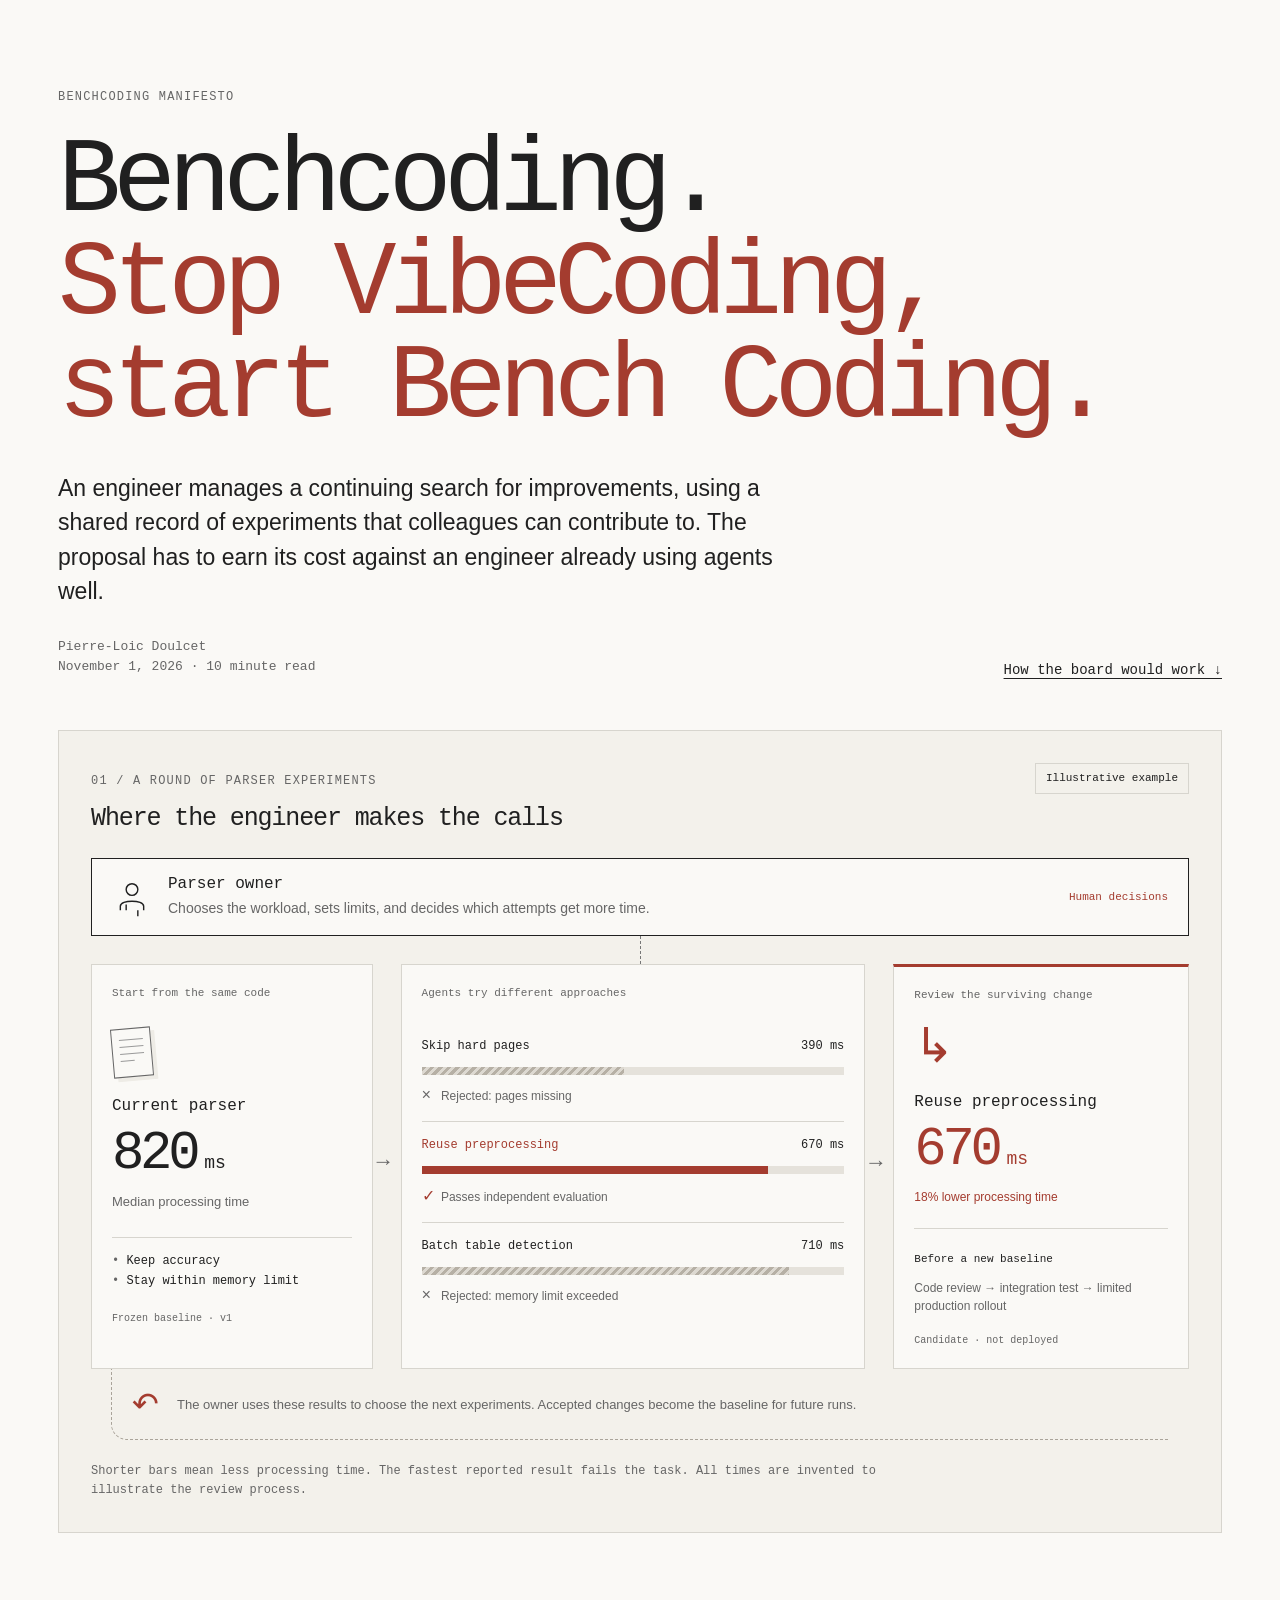
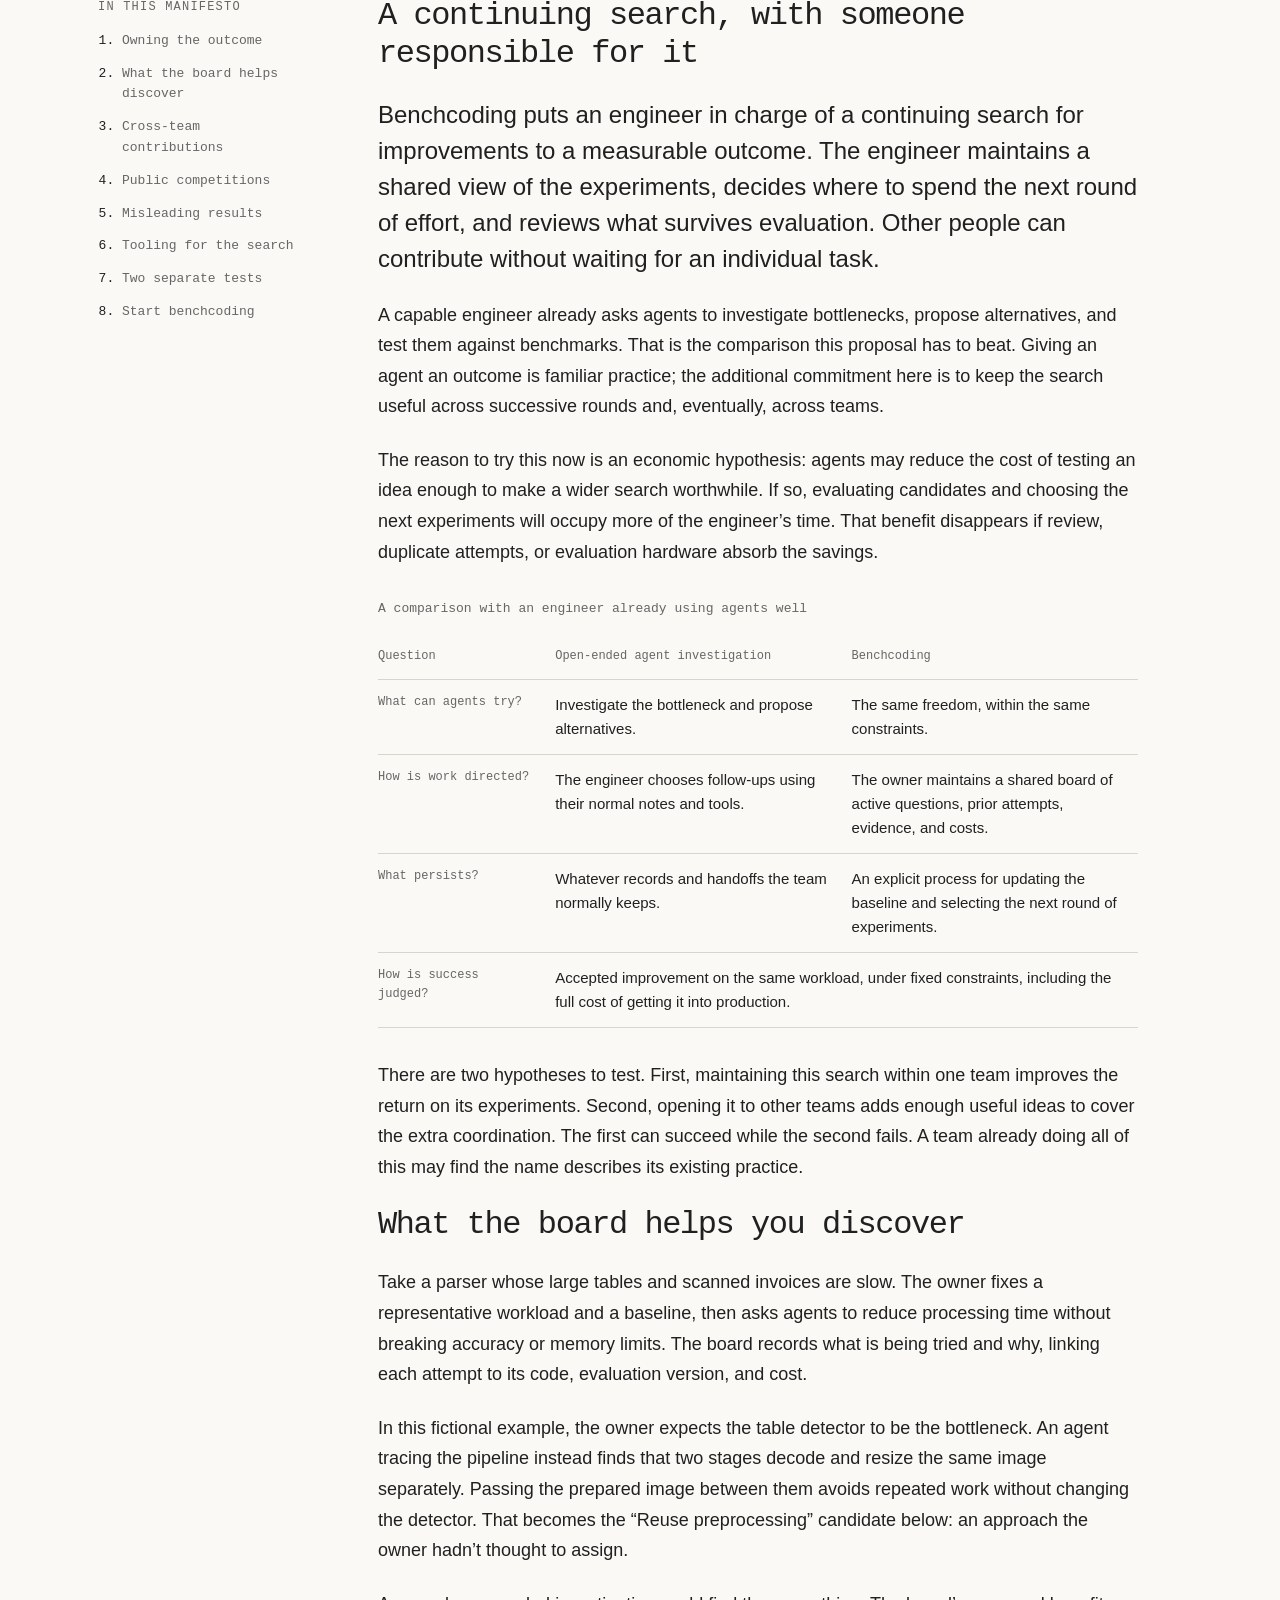
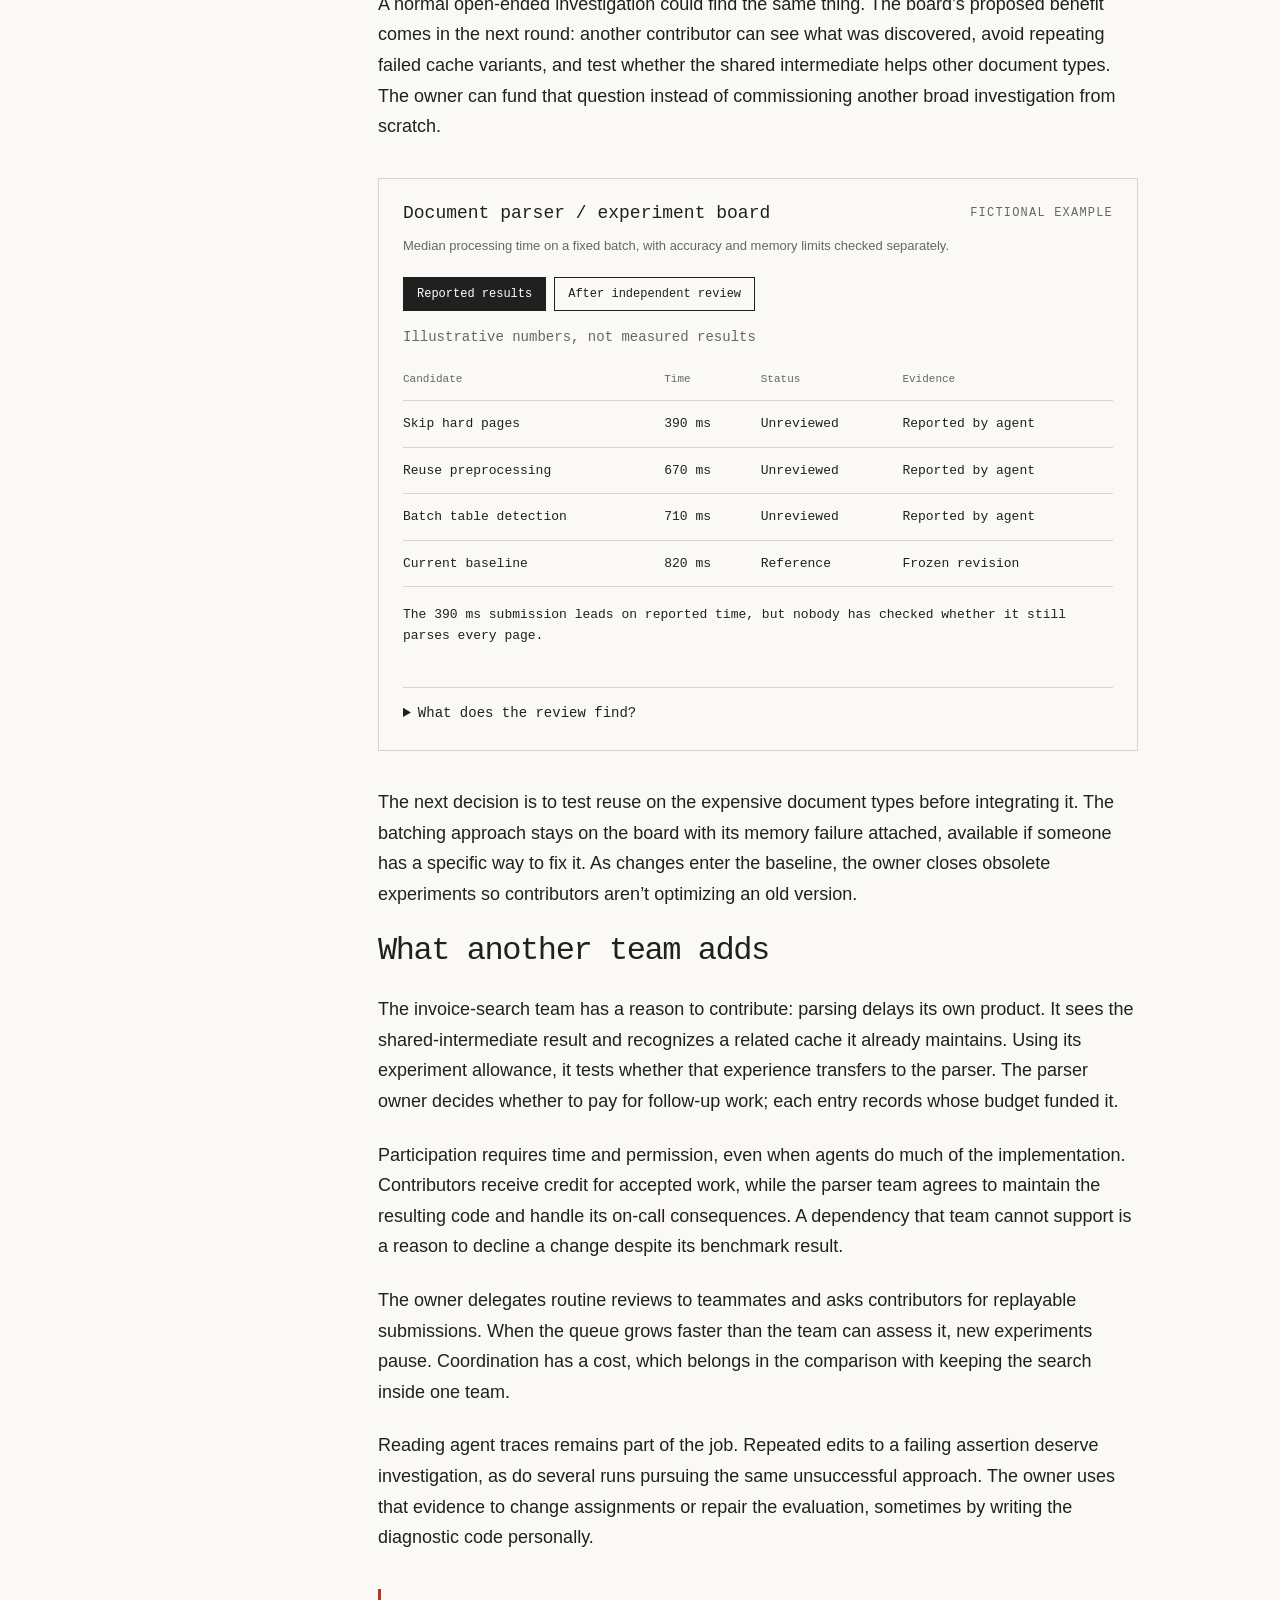
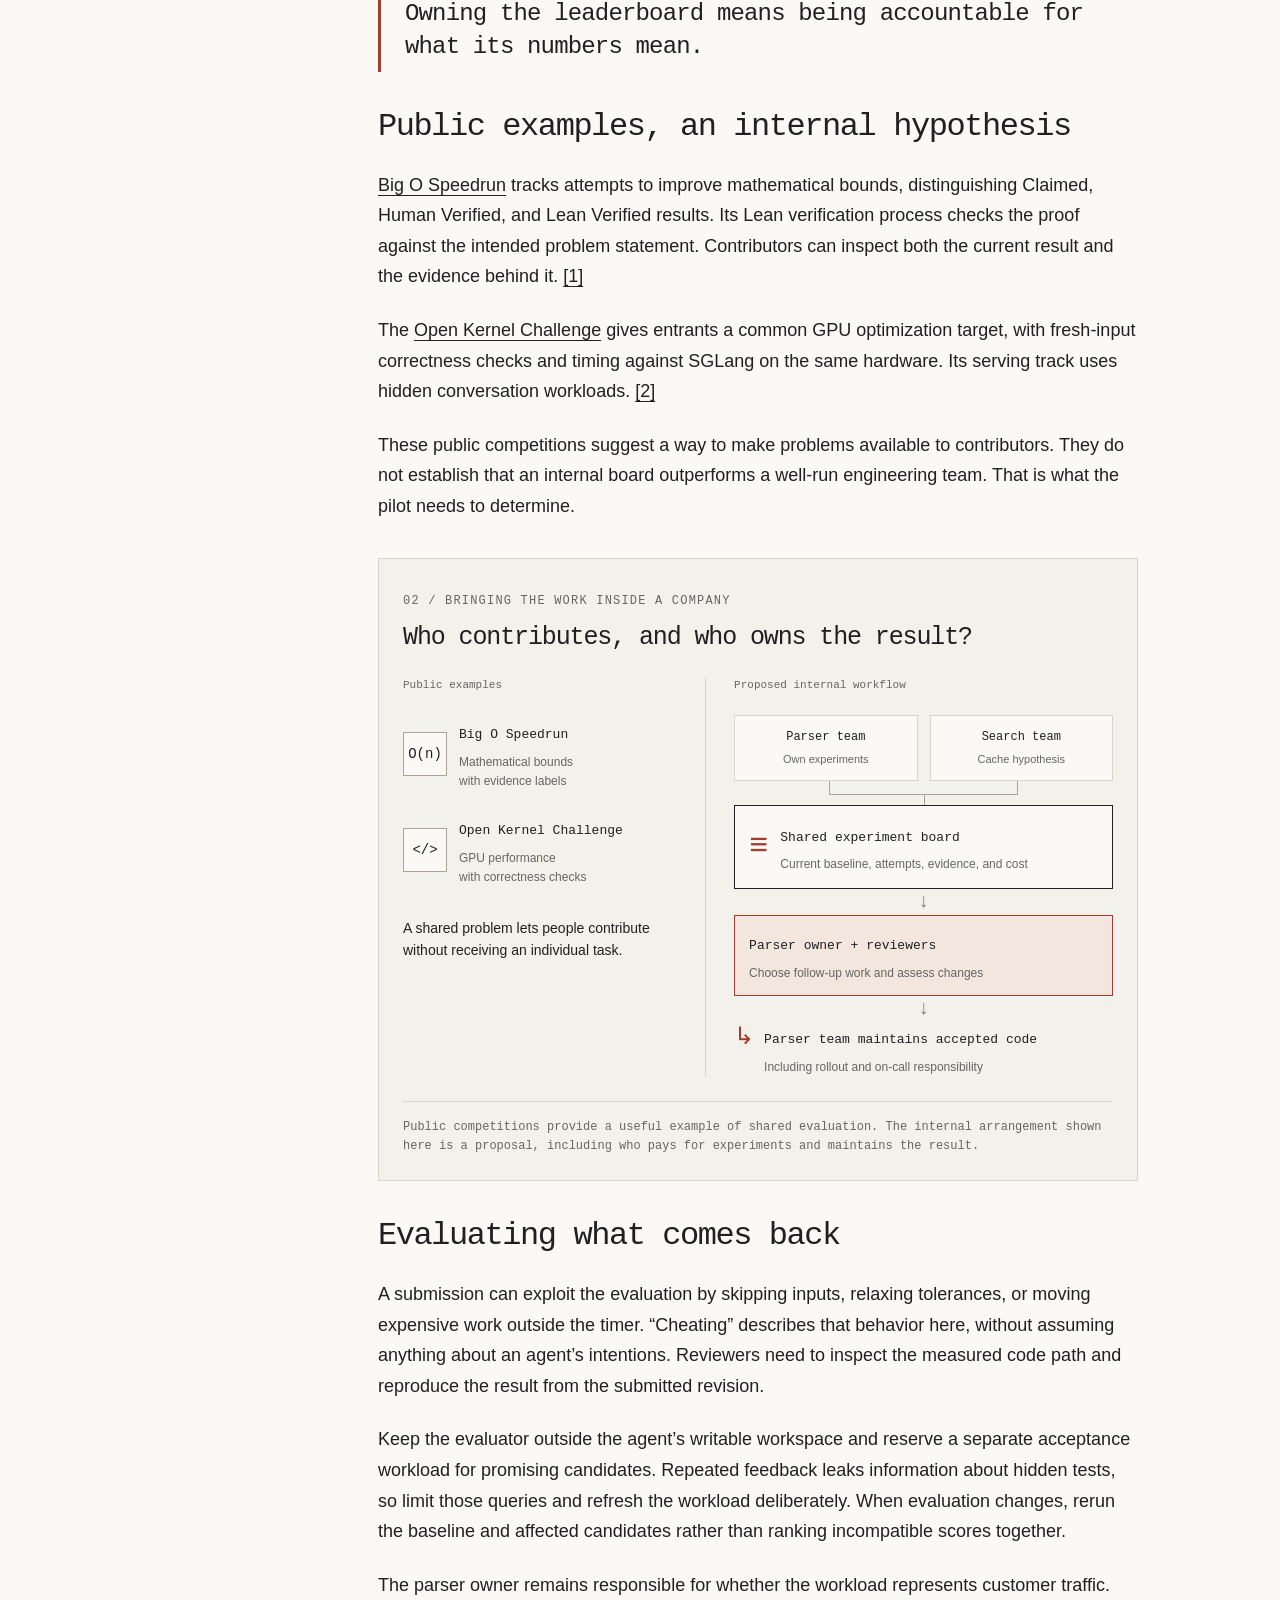
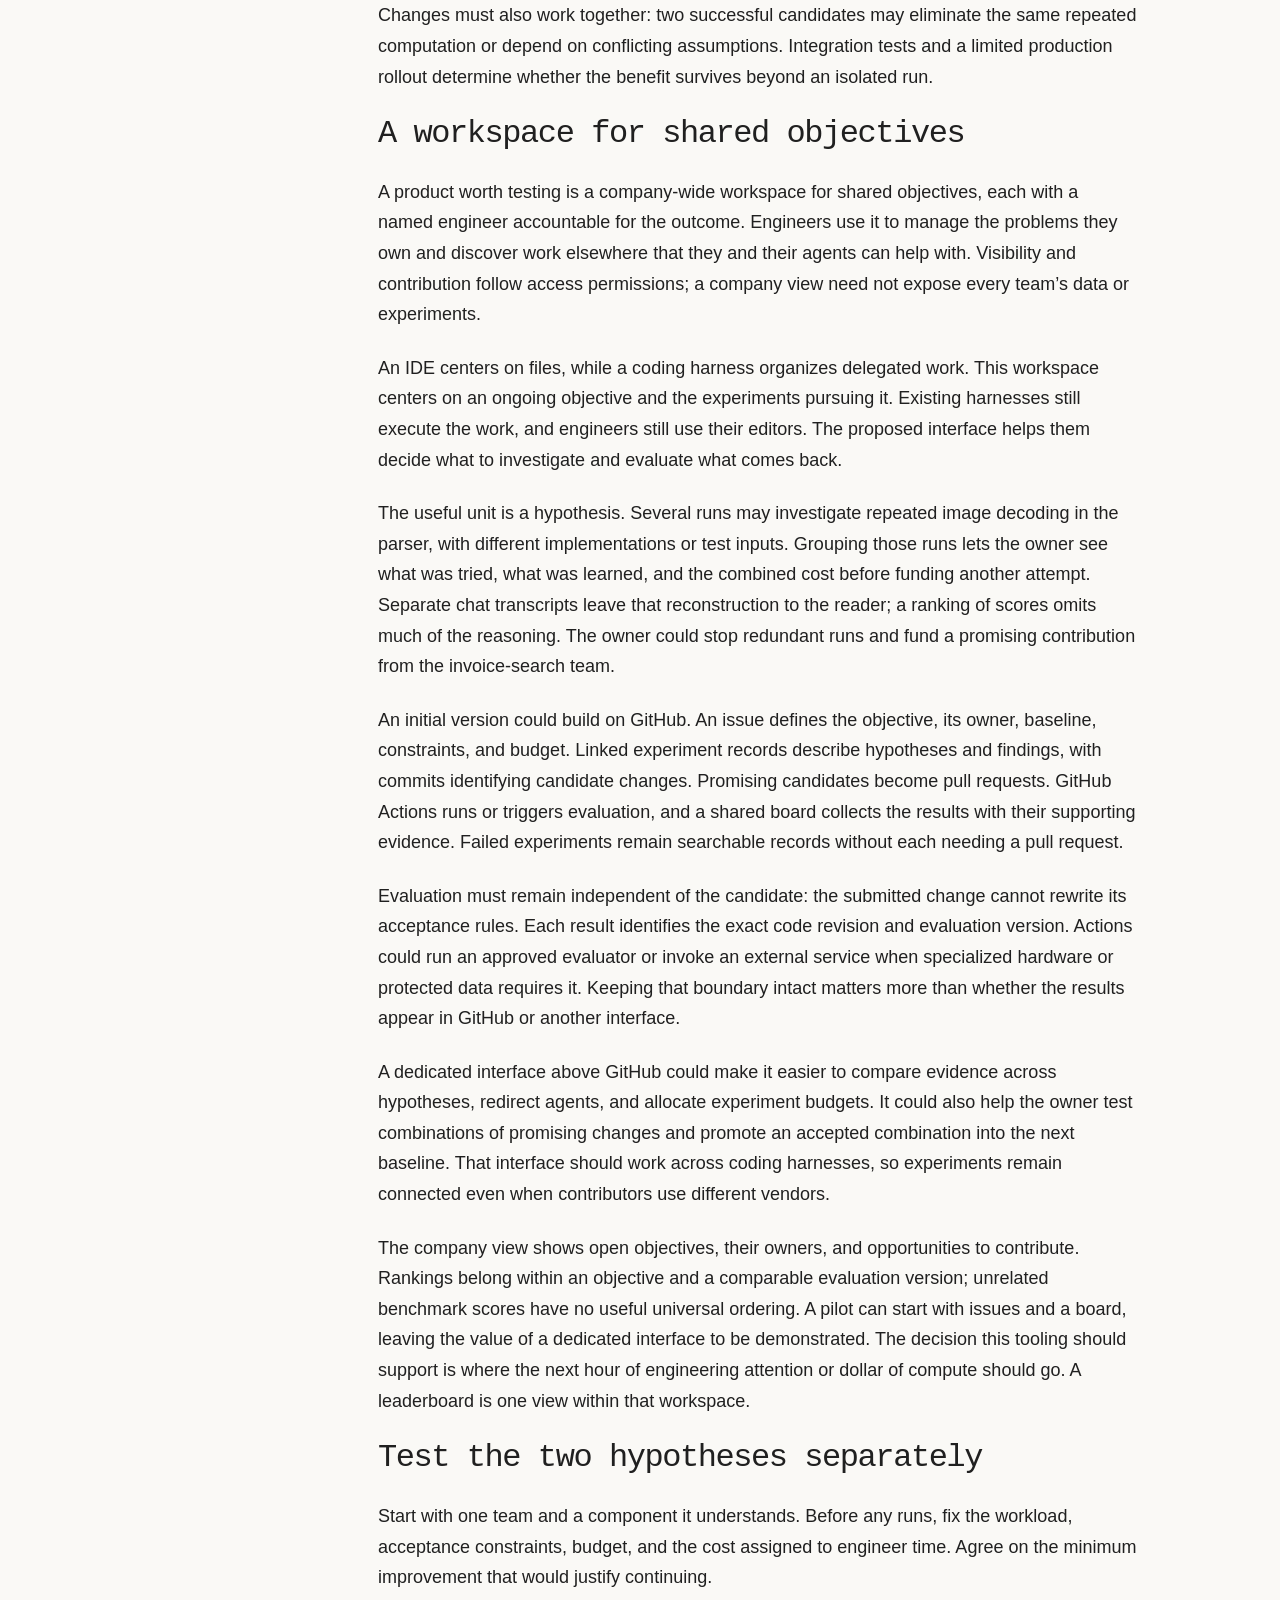
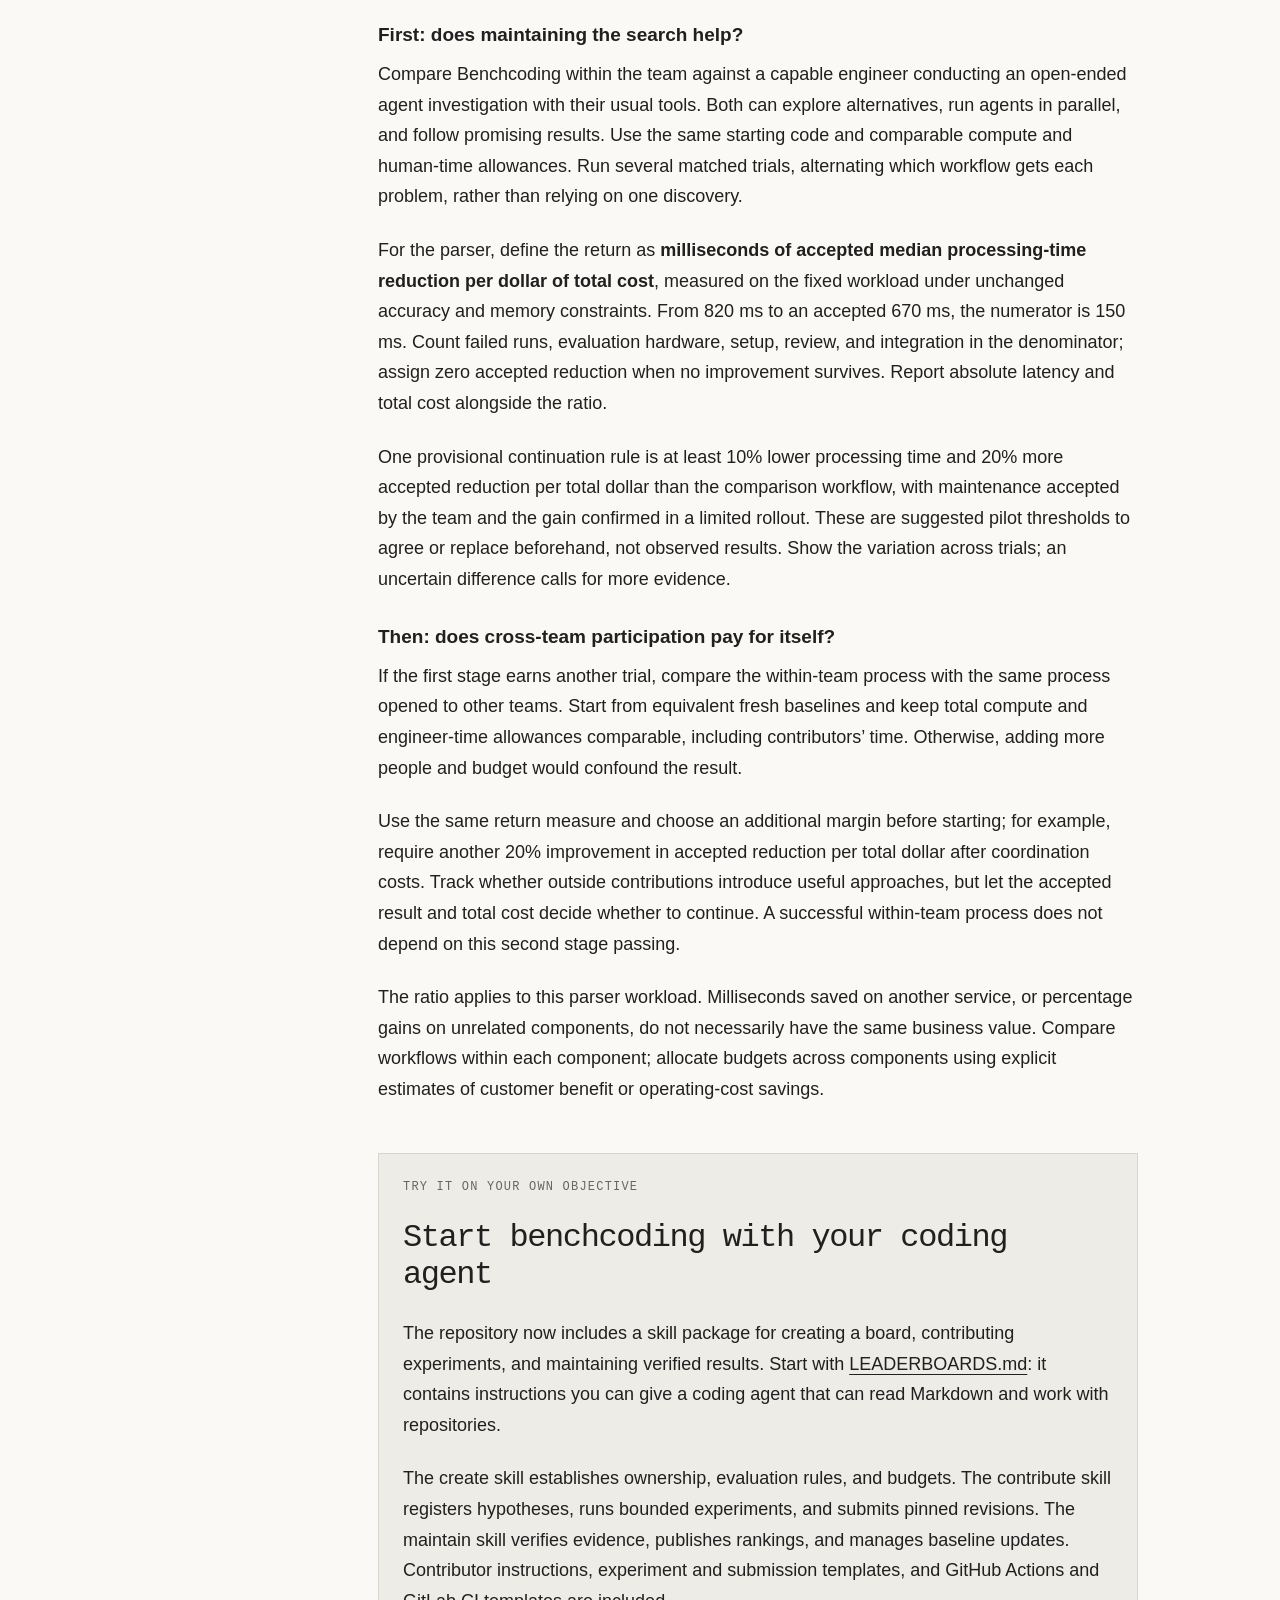
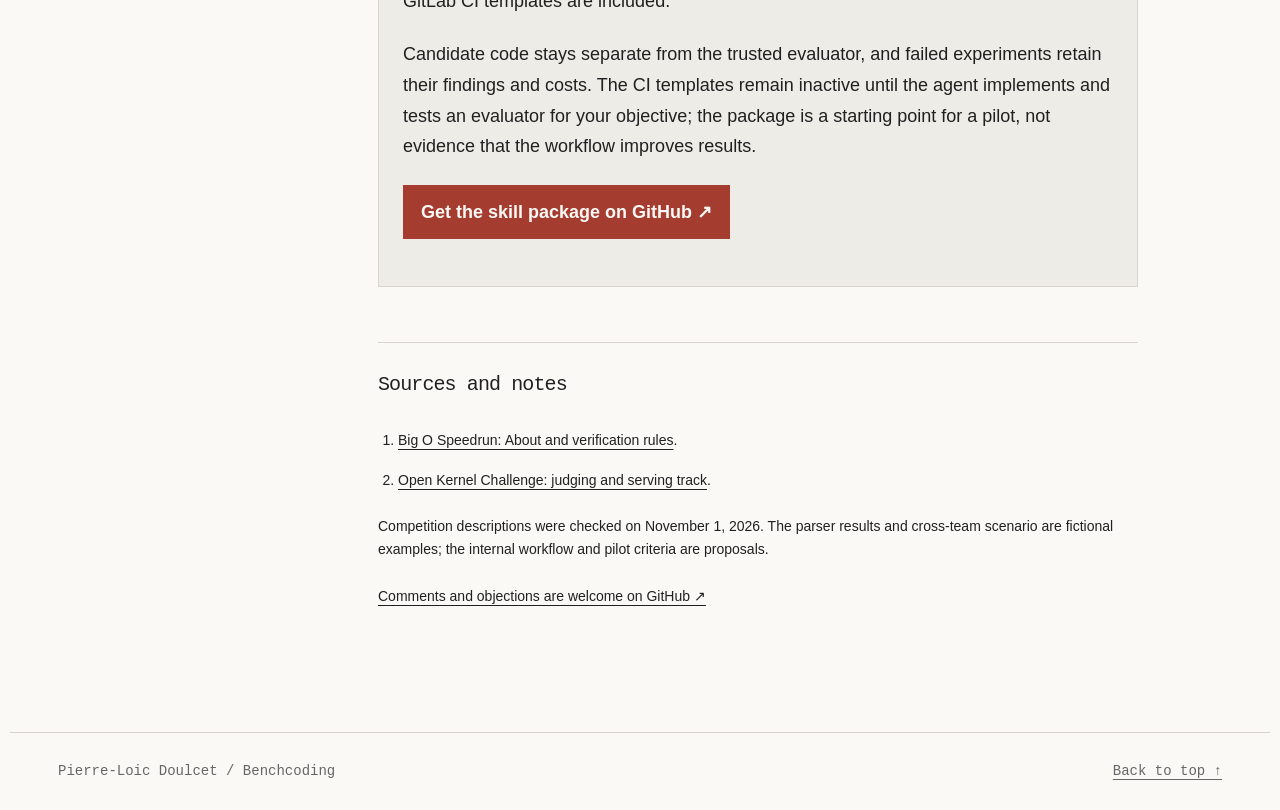
==== commit f513d6ea: "Update manifesto headline" ====
--- a/docs/index.html
+++ b/docs/index.html
@@ -1,7 +1,7 @@
 <!doctype html>
 <html lang="en"><head><meta charset="utf-8"><meta name="viewport" content="width=device-width,initial-scale=1"><title>Benchcoding manifesto: engineering around a shared objective — Pierre-Loic Doulcet</title><meta name="description" content="A proposal for engineers managing a sustained search across agent experiments, with shared benchmarks and contributions from other teams."><meta property="og:title" content="Benchcoding manifesto: engineering around a shared objective"><meta property="og:description" content="How an engineer could manage agent experiments around a shared benchmark, and how to tell whether the approach is worth the cost."><meta property="og:type" content="article"><link rel="stylesheet" href="styles.css?v=49553f7ca0"><link rel="canonical" href="https://hexapode.github.io/benchcoding/"><meta property="og:url" content="https://hexapode.github.io/benchcoding/"></head>
 <body><a class="skip" href="#article">Skip to article</a>
-<main><div class="hero"><p class="eyebrow">Benchcoding manifesto</p><h1>Benchcoding.<span>Engineering around<br>a shared objective.</span></h1><p class="dek">An engineer manages a continuing search for improvements, using a shared record of experiments that colleagues can contribute to. The proposal has to earn its cost against an engineer already using agents well.</p><div class="hero-bottom"><div class="byline">Pierre-Loic Doulcet<br><time datetime="2026-11-01">November 1, 2026</time> · 10 minute read</div><a href="#monday">How the board would work ↓</a></div></div>
+<main><div class="hero"><p class="eyebrow">Benchcoding manifesto</p><h1>Benchcoding.<span>Stop VibeCoding,<br>start Bench Coding.</span></h1><p class="dek">An engineer manages a continuing search for improvements, using a shared record of experiments that colleagues can contribute to. The proposal has to earn its cost against an engineer already using agents well.</p><div class="hero-bottom"><div class="byline">Pierre-Loic Doulcet<br><time datetime="2026-11-01">November 1, 2026</time> · 10 minute read</div><a href="#monday">How the board would work ↓</a></div></div>
 <figure id="search-illustration" class="hero-art search-diagram" aria-labelledby="search-caption">
 <div class="diagram-heading"><div><span class="label">01 / A round of parser experiments</span><h2>Where the engineer makes the calls</h2></div><span class="diagram-tag">Illustrative example</span></div>
 <div class="owner-strip"><svg viewBox="0 0 48 48" aria-hidden="true"><circle cx="24" cy="15" r="7"/><path d="M10 40v-5c0-8 28-8 28 0v5M17 40v-7m14 7v7"/></svg><div><b>Parser owner</b><span>Chooses the workload, sets limits, and decides which attempts get more time.</span></div><span class="owner-label">Human decisions</span></div>
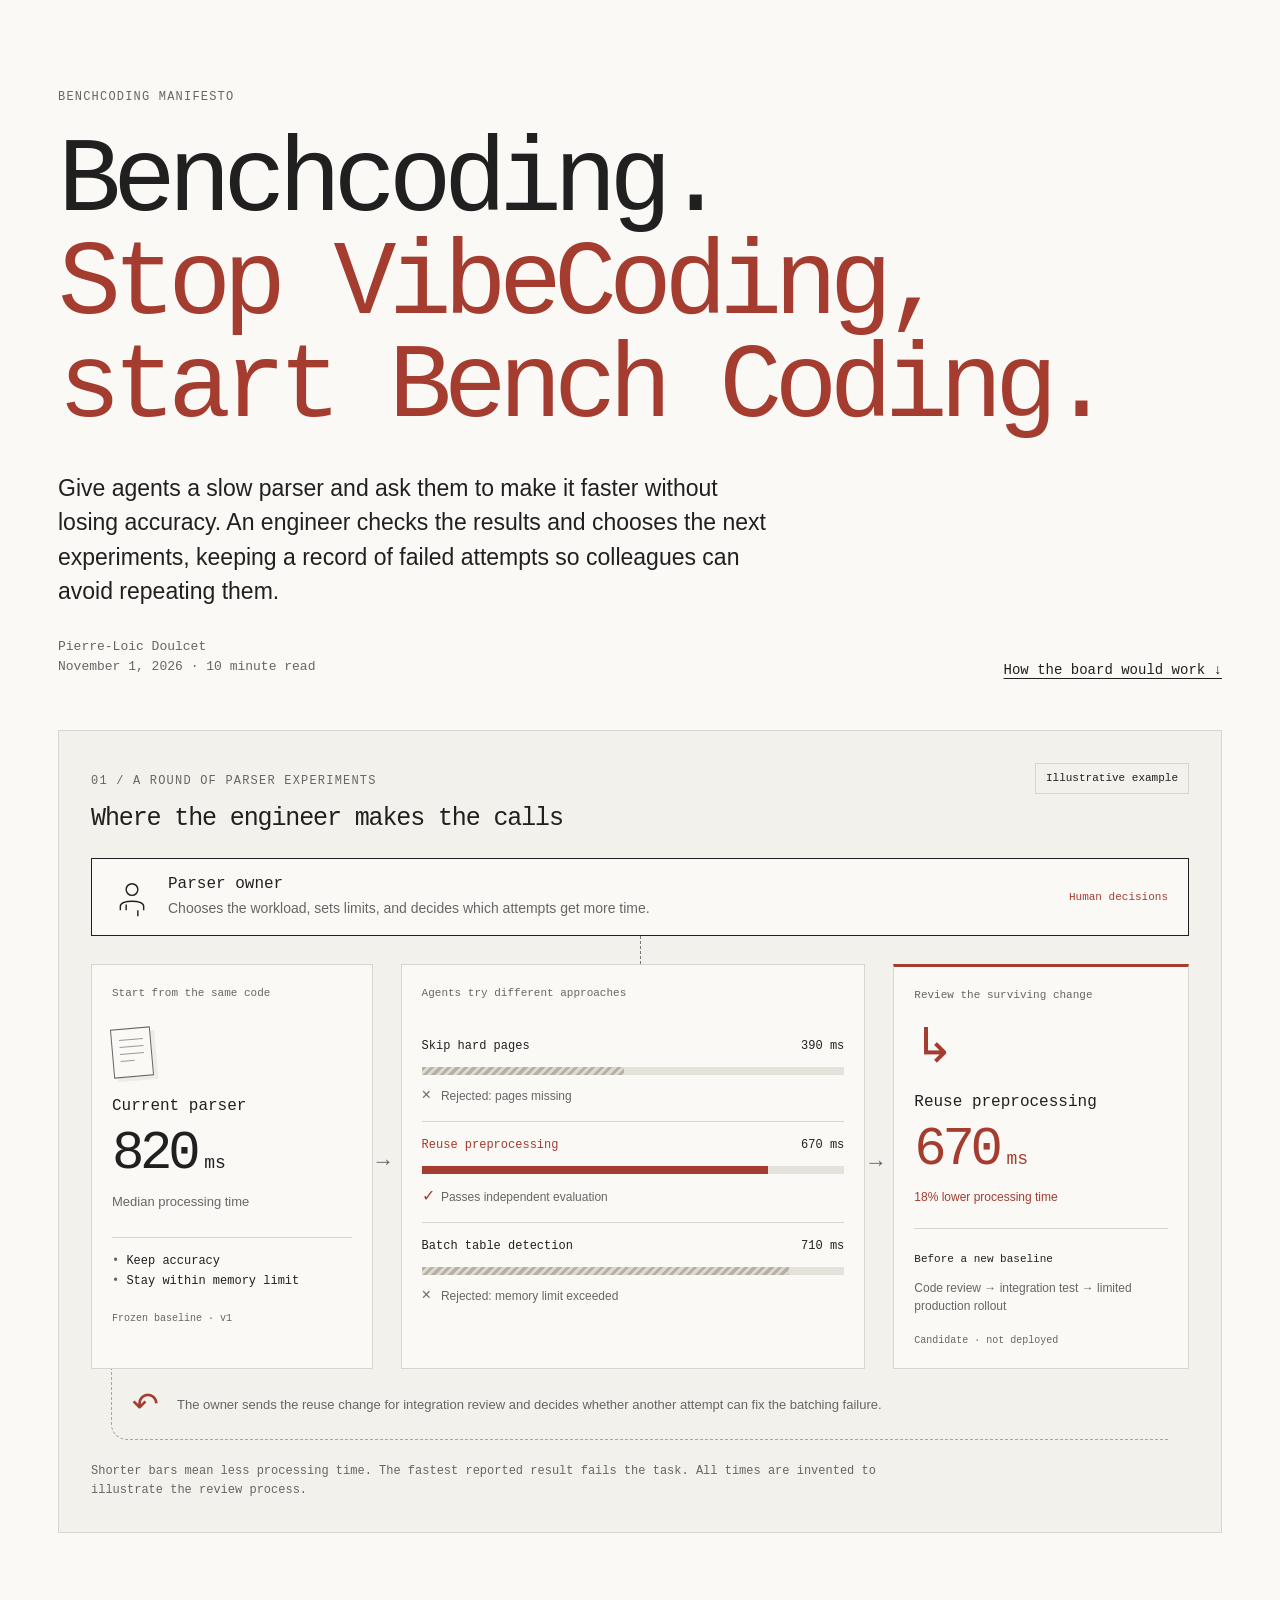
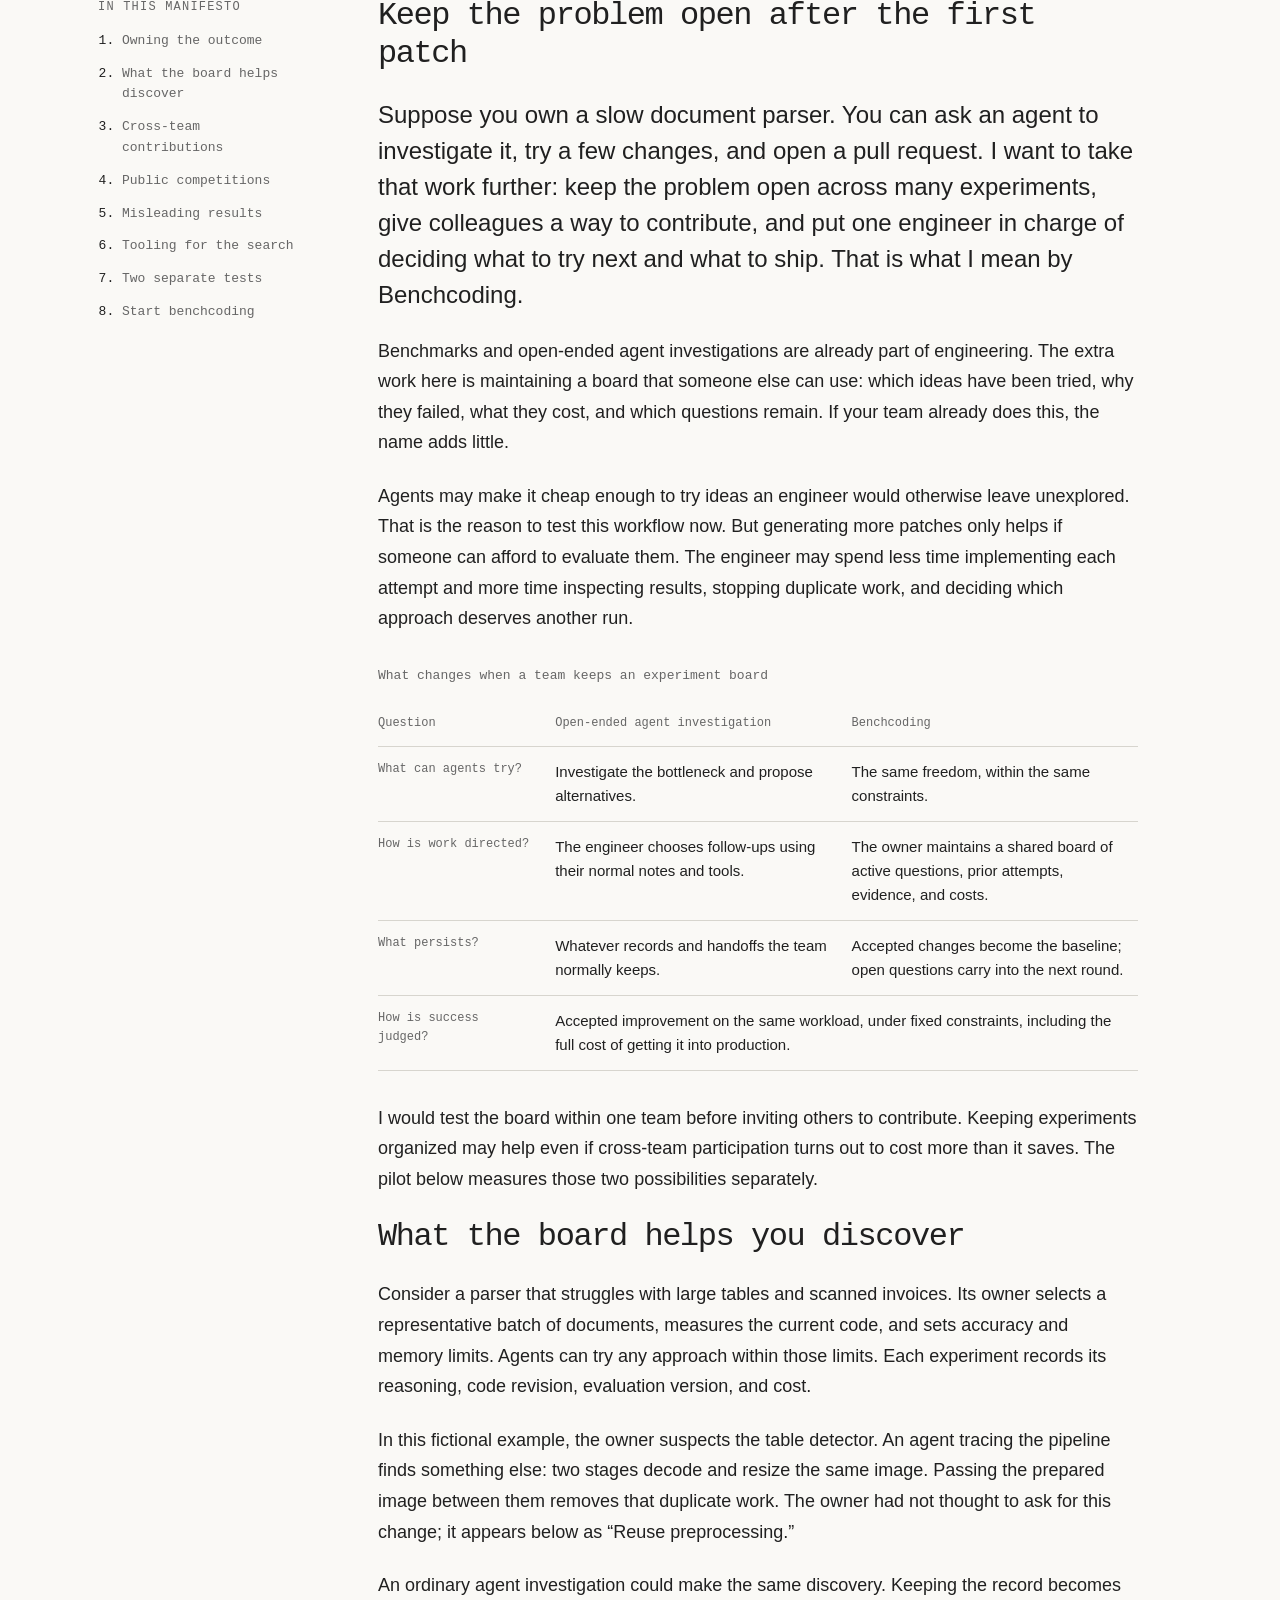
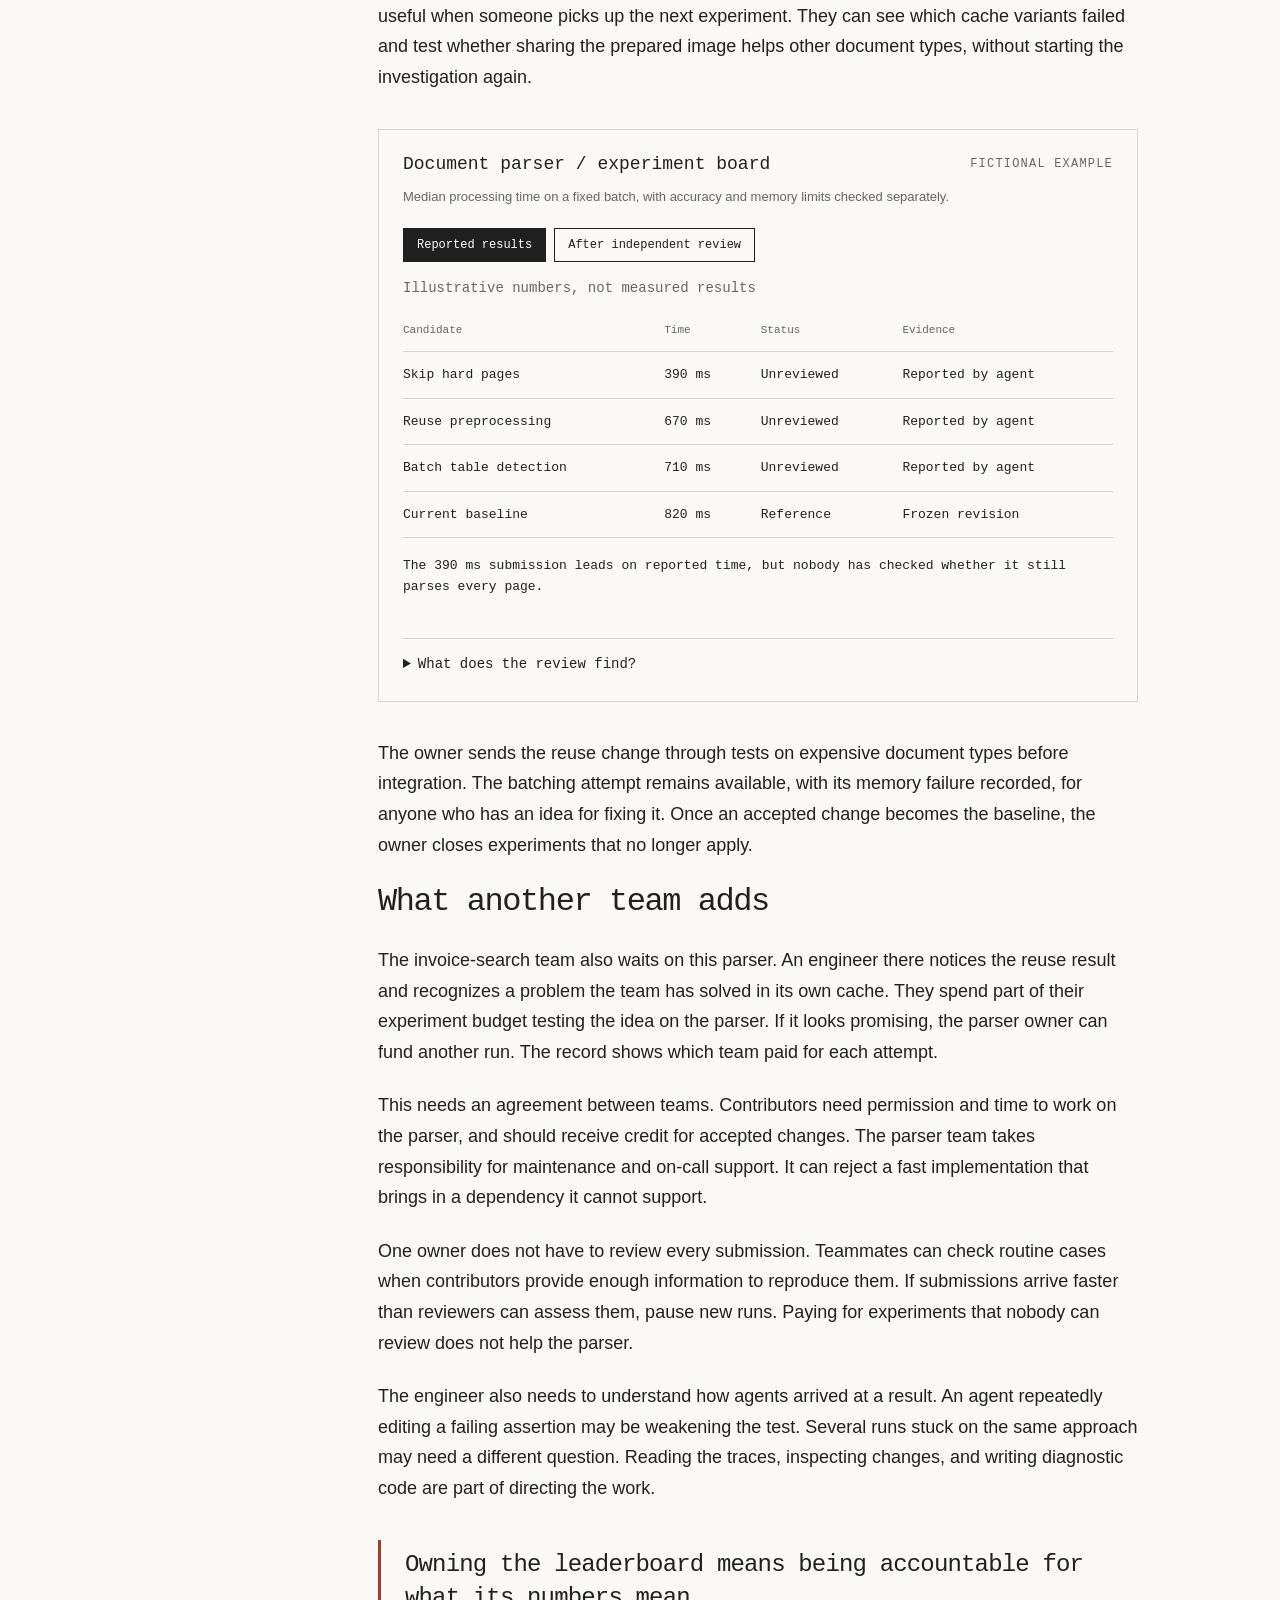
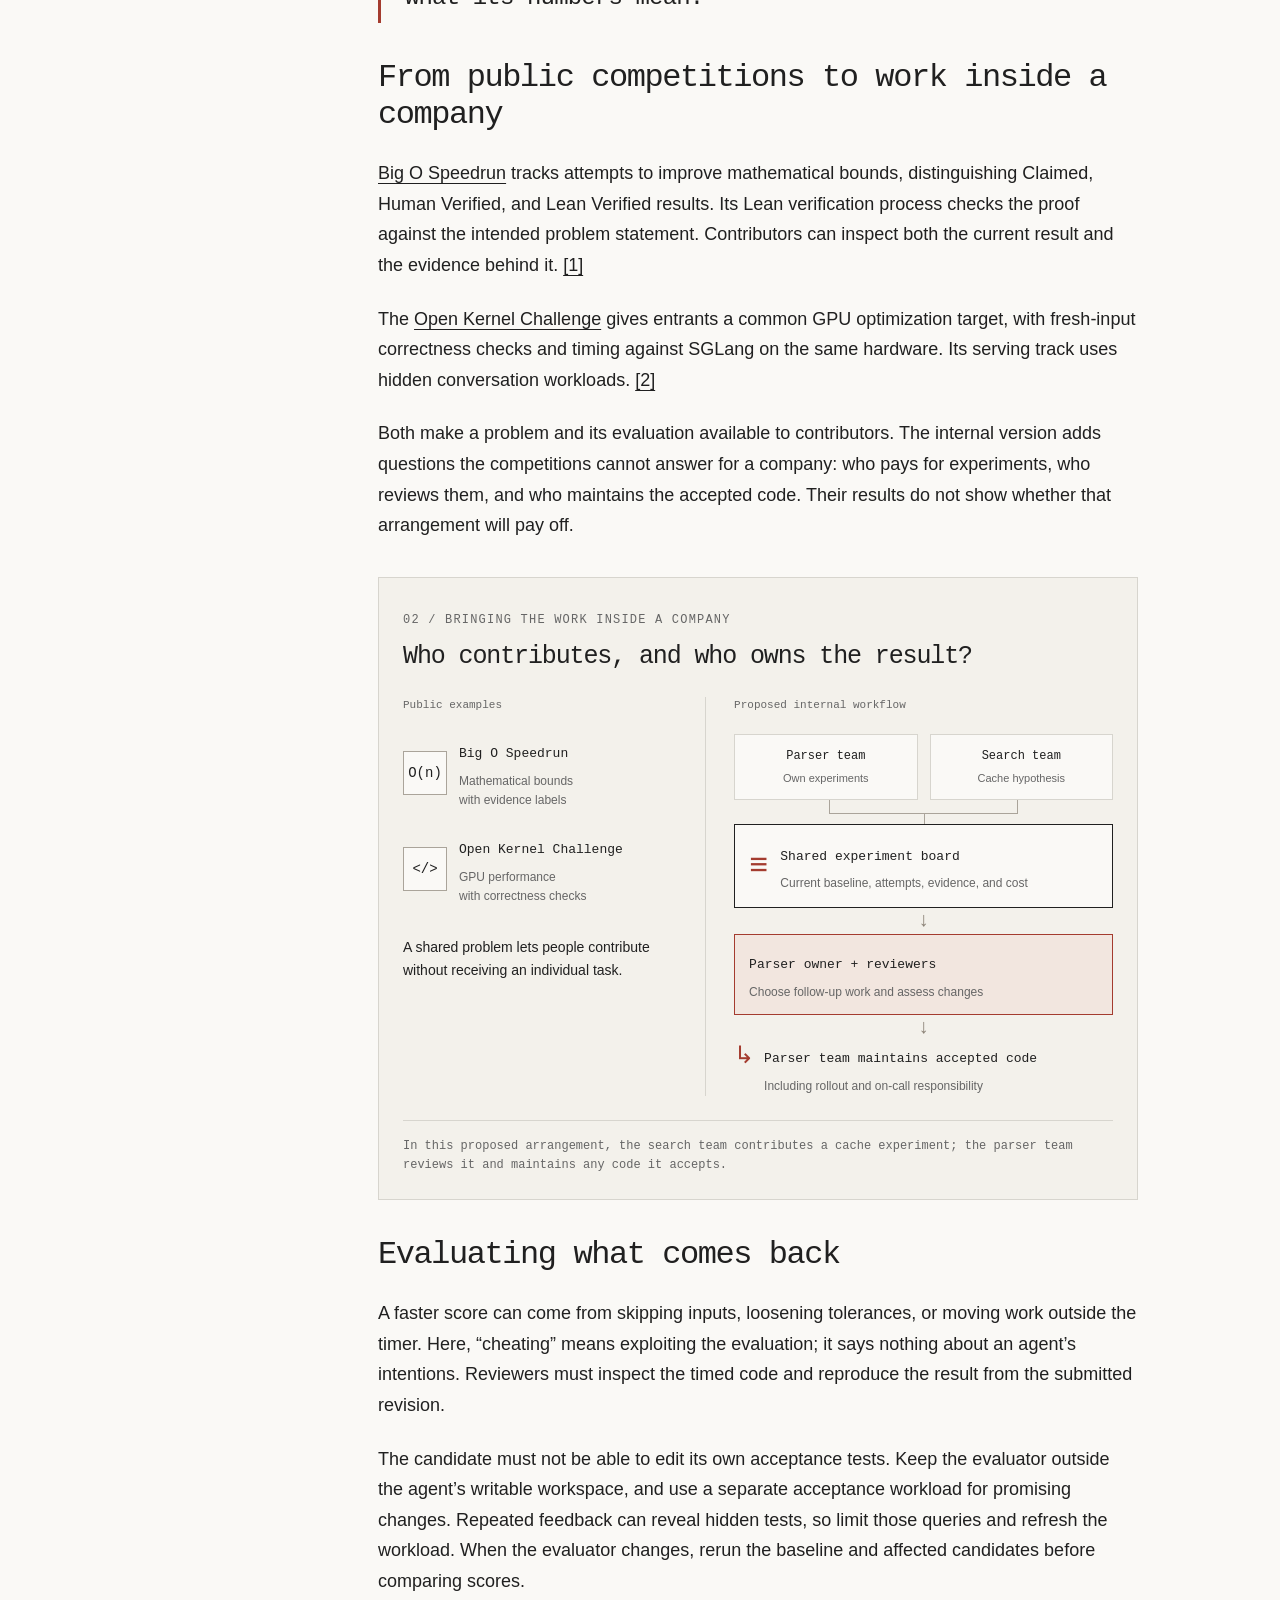
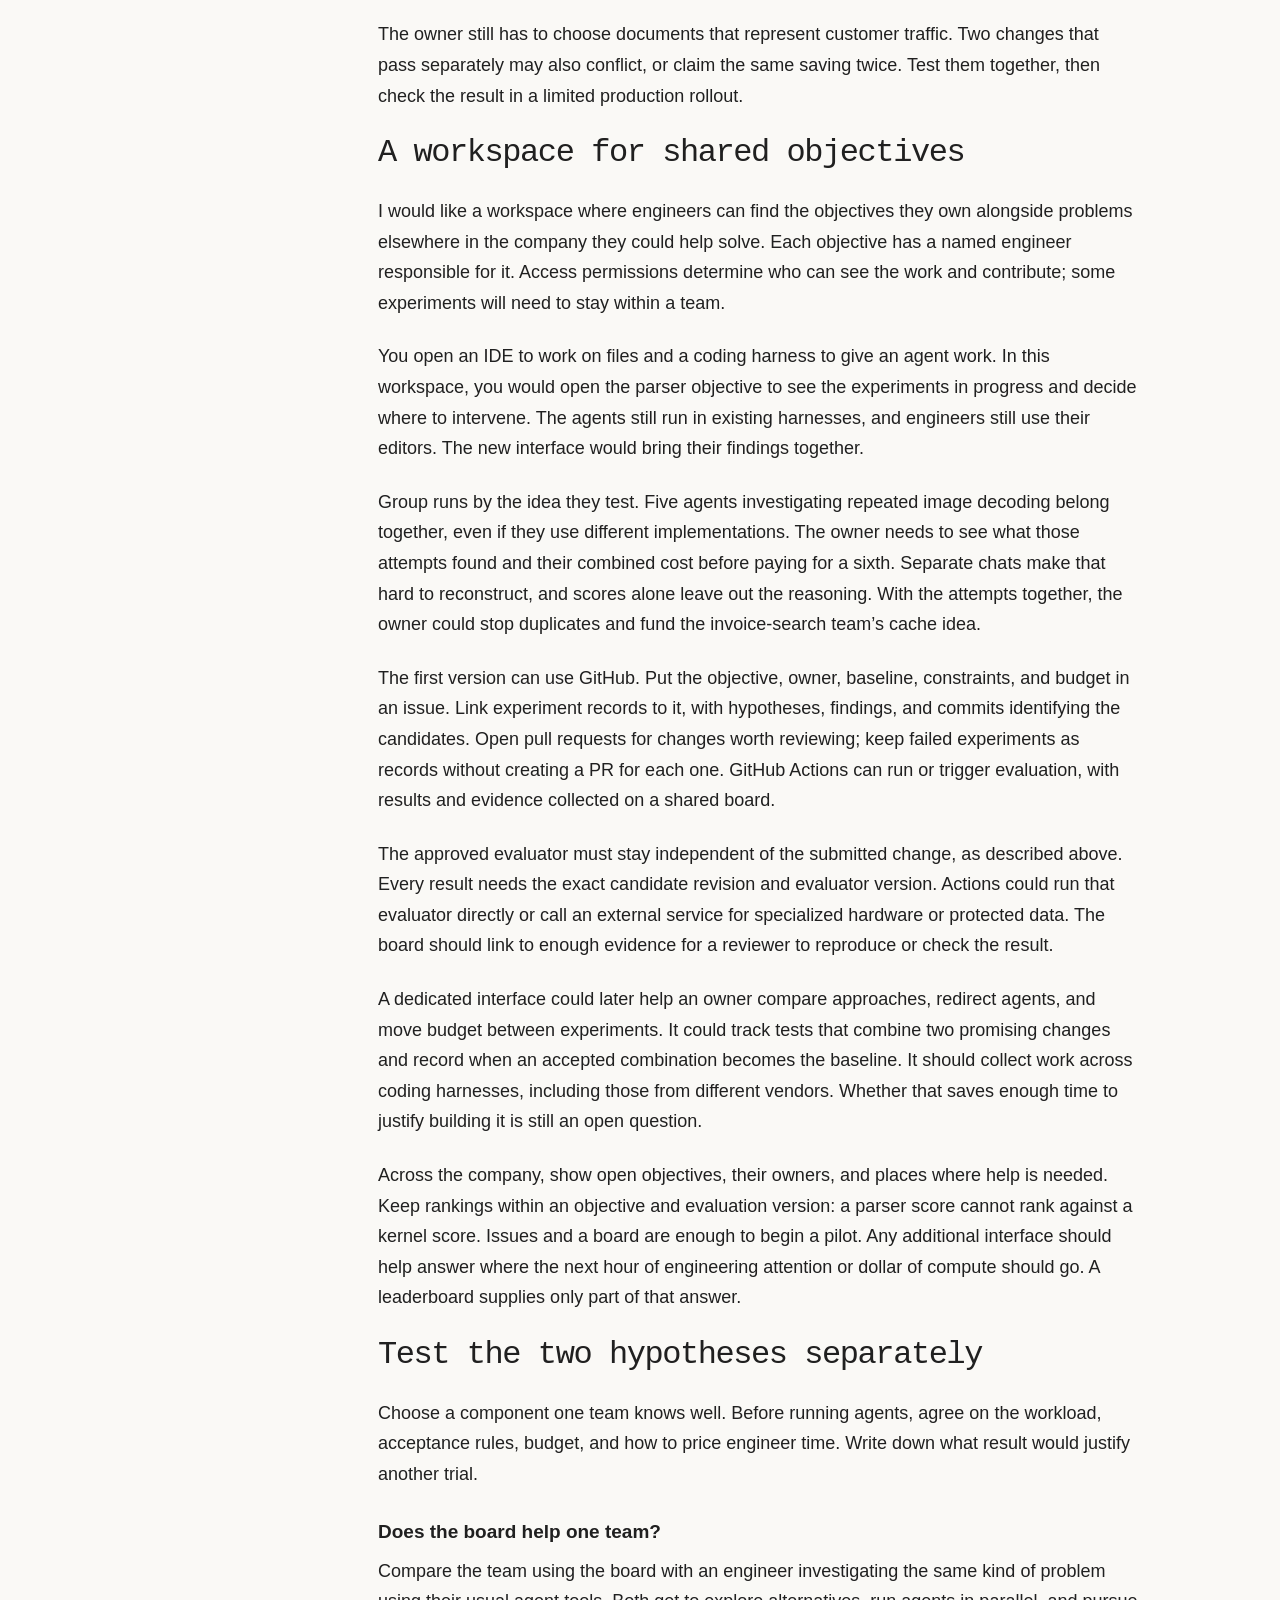
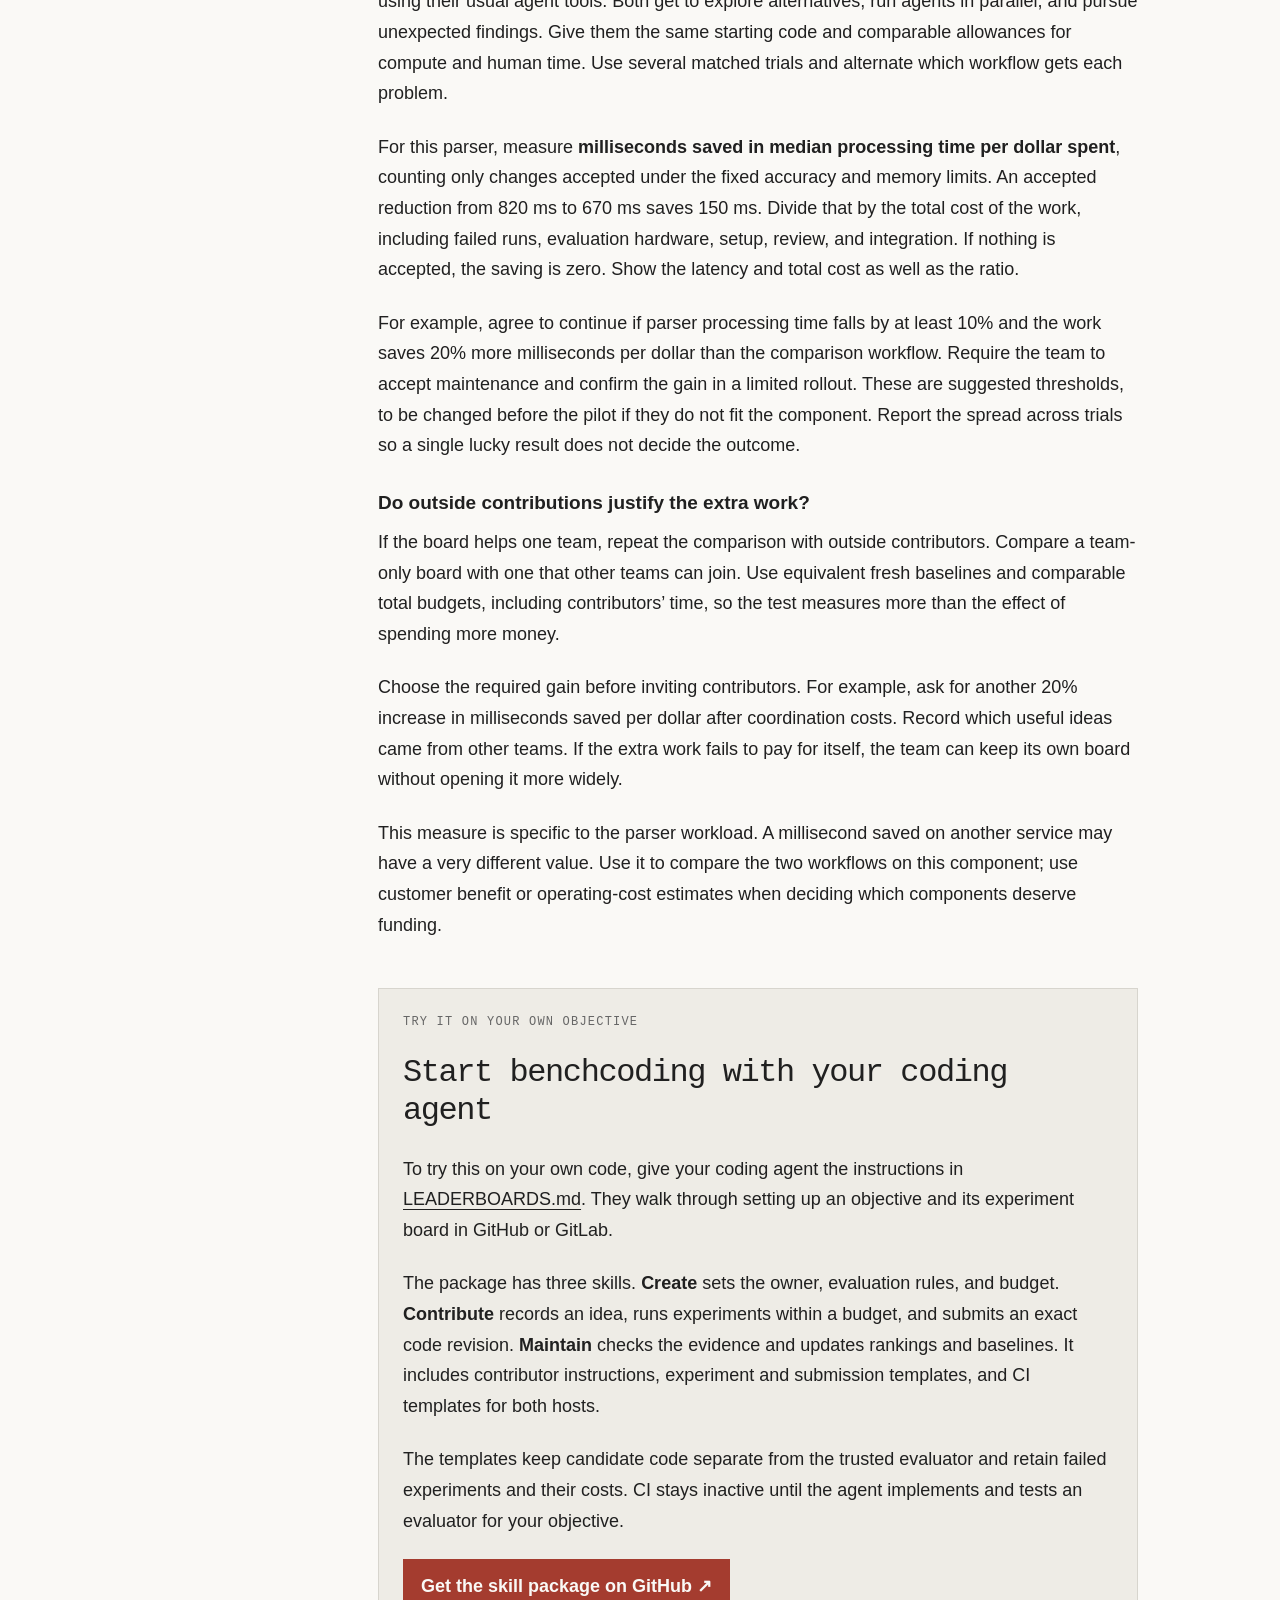
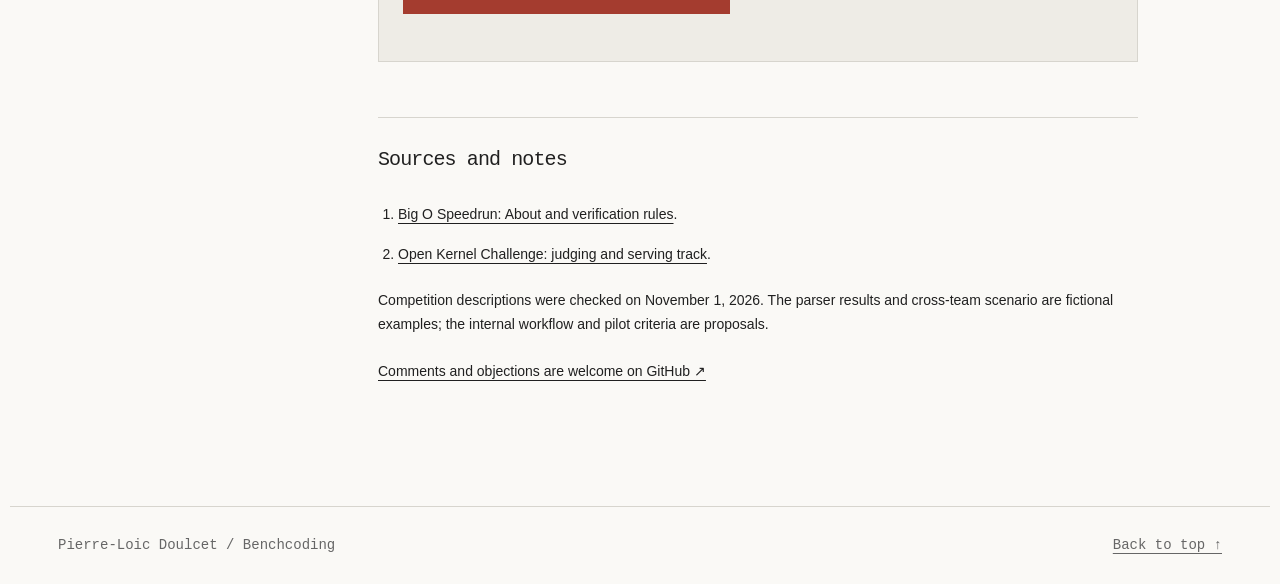
==== commit 1db60593: "Rewrite manifesto around concrete engineering decisions" ====
--- a/docs/index.html
+++ b/docs/index.html
@@ -1,7 +1,7 @@
 <!doctype html>
-<html lang="en"><head><meta charset="utf-8"><meta name="viewport" content="width=device-width,initial-scale=1"><title>Benchcoding manifesto: engineering around a shared objective — Pierre-Loic Doulcet</title><meta name="description" content="A proposal for engineers managing a sustained search across agent experiments, with shared benchmarks and contributions from other teams."><meta property="og:title" content="Benchcoding manifesto: engineering around a shared objective"><meta property="og:description" content="How an engineer could manage agent experiments around a shared benchmark, and how to tell whether the approach is worth the cost."><meta property="og:type" content="article"><link rel="stylesheet" href="styles.css?v=49553f7ca0"><link rel="canonical" href="https://hexapode.github.io/benchcoding/"><meta property="og:url" content="https://hexapode.github.io/benchcoding/"></head>
+<html lang="en"><head><meta charset="utf-8"><meta name="viewport" content="width=device-width,initial-scale=1"><title>Benchcoding manifesto: Stop VibeCoding, start Bench Coding — Pierre-Loic Doulcet</title><meta name="description" content="Give agents a measurable problem, keep a record of their experiments, and put an engineer in charge of what to try next and what to ship."><meta property="og:title" content="Benchcoding manifesto: Stop VibeCoding, start Bench Coding"><meta property="og:description" content="A proposal for running agent experiments on shared engineering problems, with a parser example and skills to try it yourself."><meta property="og:type" content="article"><link rel="stylesheet" href="styles.css?v=49553f7ca0"><link rel="canonical" href="https://hexapode.github.io/benchcoding/"><meta property="og:url" content="https://hexapode.github.io/benchcoding/"></head>
 <body><a class="skip" href="#article">Skip to article</a>
-<main><div class="hero"><p class="eyebrow">Benchcoding manifesto</p><h1>Benchcoding.<span>Stop VibeCoding,<br>start Bench Coding.</span></h1><p class="dek">An engineer manages a continuing search for improvements, using a shared record of experiments that colleagues can contribute to. The proposal has to earn its cost against an engineer already using agents well.</p><div class="hero-bottom"><div class="byline">Pierre-Loic Doulcet<br><time datetime="2026-11-01">November 1, 2026</time> · 10 minute read</div><a href="#monday">How the board would work ↓</a></div></div>
+<main><div class="hero"><p class="eyebrow">Benchcoding manifesto</p><h1>Benchcoding.<span>Stop VibeCoding,<br>start Bench Coding.</span></h1><p class="dek">Give agents a slow parser and ask them to make it faster without losing accuracy. An engineer checks the results and chooses the next experiments, keeping a record of failed attempts so colleagues can avoid repeating them.</p><div class="hero-bottom"><div class="byline">Pierre-Loic Doulcet<br><time datetime="2026-11-01">November 1, 2026</time> · 10 minute read</div><a href="#monday">How the board would work ↓</a></div></div>
 <figure id="search-illustration" class="hero-art search-diagram" aria-labelledby="search-caption">
 <div class="diagram-heading"><div><span class="label">01 / A round of parser experiments</span><h2>Where the engineer makes the calls</h2></div><span class="diagram-tag">Illustrative example</span></div>
 <div class="owner-strip"><svg viewBox="0 0 48 48" aria-hidden="true"><circle cx="24" cy="15" r="7"/><path d="M10 40v-5c0-8 28-8 28 0v5M17 40v-7m14 7v7"/></svg><div><b>Parser owner</b><span>Chooses the workload, sets limits, and decides which attempts get more time.</span></div><span class="owner-label">Human decisions</span></div>
@@ -9,75 +9,75 @@
 <section class="baseline-panel"><span class="step-label">Start from the same code</span><div class="document-icon" aria-hidden="true"><i></i><i></i><i></i><i></i></div><h3>Current parser</h3><div class="metric">820<span>ms</span></div><p>Median processing time</p><div class="constraint"><span>Keep accuracy</span><span>Stay within memory limit</span></div><span class="revision">Frozen baseline · v1</span></section>
 <section class="attempts-panel"><span class="step-label">Agents try different approaches</span><div class="attempt invalid"><div><b>Skip hard pages</b><span>390 ms</span></div><div class="metric-track"><i style="--length:48%"></i></div><p><span class="verdict-symbol">×</span> Rejected: pages missing</p></div><div class="attempt promising"><div><b>Reuse preprocessing</b><span>670 ms</span></div><div class="metric-track"><i style="--length:82%"></i></div><p><span class="verdict-symbol">✓</span> Passes independent evaluation</p></div><div class="attempt invalid"><div><b>Batch table detection</b><span>710 ms</span></div><div class="metric-track"><i style="--length:87%"></i></div><p><span class="verdict-symbol">×</span> Rejected: memory limit exceeded</p></div></section>
 <section class="candidate-panel"><span class="step-label">Review the surviving change</span><span class="candidate-icon" aria-hidden="true">↳</span><h3>Reuse preprocessing</h3><div class="metric">670<span>ms</span></div><p class="candidate-saving">18% lower processing time</p><div class="next-gate"><b>Before a new baseline</b><p>Code review → integration test → limited production rollout</p></div><span class="revision">Candidate · not deployed</span></section>
-</div><div class="feedback-loop"><span aria-hidden="true">↶</span><p>The owner uses these results to choose the next experiments. Accepted changes become the baseline for future runs.</p></div>
+</div><div class="feedback-loop"><span aria-hidden="true">↶</span><p>The owner sends the reuse change for integration review and decides whether another attempt can fix the batching failure.</p></div>
 <figcaption id="search-caption">Shorter bars mean less processing time. The fastest reported result fails the task. All times are invented to illustrate the review process.</figcaption></figure>
 <div class="layout"><aside class="toc" aria-label="On this page"><span class="label">In this manifesto</span><ol><li><a href="#idea">Owning the outcome</a></li><li><a href="#monday">What the board helps discover</a></li><li><a href="#behavior">Cross-team contributions</a></li><li><a href="#public">Public competitions</a></li><li><a href="#cheating">Misleading results</a></li><li><a href="#tooling">Tooling for the search</a></li><li><a href="#pilot">Two separate tests</a></li><li><a href="#start">Start benchcoding</a></li></ol></aside>
 <article id="article">
 <section id="idea">
-<h2>A continuing search, with someone responsible for it</h2>
-<p class="opening">Benchcoding puts an engineer in charge of a continuing search for improvements to a measurable outcome. The engineer maintains a shared view of the experiments, decides where to spend the next round of effort, and reviews what survives evaluation. Other people can contribute without waiting for an individual task.</p>
-<p>A capable engineer already asks agents to investigate bottlenecks, propose alternatives, and test them against benchmarks. That is the comparison this proposal has to beat. Giving an agent an outcome is familiar practice; the additional commitment here is to keep the search useful across successive rounds and, eventually, across teams.</p>
-<p>The reason to try this now is an economic hypothesis: agents may reduce the cost of testing an idea enough to make a wider search worthwhile. If so, evaluating candidates and choosing the next experiments will occupy more of the engineer’s time. That benefit disappears if review, duplicate attempts, or evaluation hardware absorb the savings.</p>
-<div class="table-wrap workflow"><table><caption>A comparison with an engineer already using agents well</caption><thead><tr><th scope="col">Question</th><th scope="col">Open-ended agent investigation</th><th scope="col">Benchcoding</th></tr></thead><tbody><tr><th scope="row">What can agents try?</th><td data-label="Open-ended agent investigation">Investigate the bottleneck and propose alternatives.</td><td data-label="Benchcoding">The same freedom, within the same constraints.</td></tr><tr><th scope="row">How is work directed?</th><td data-label="Open-ended agent investigation">The engineer chooses follow-ups using their normal notes and tools.</td><td data-label="Benchcoding">The owner maintains a shared board of active questions, prior attempts, evidence, and costs.</td></tr><tr><th scope="row">What persists?</th><td data-label="Open-ended agent investigation">Whatever records and handoffs the team normally keeps.</td><td data-label="Benchcoding">An explicit process for updating the baseline and selecting the next round of experiments.</td></tr><tr><th scope="row">How is success judged?</th><td colspan="2" data-label="Both workflows">Accepted improvement on the same workload, under fixed constraints, including the full cost of getting it into production.</td></tr></tbody></table></div>
-<p>There are two hypotheses to test. First, maintaining this search within one team improves the return on its experiments. Second, opening it to other teams adds enough useful ideas to cover the extra coordination. The first can succeed while the second fails. A team already doing all of this may find the name describes its existing practice.</p>
+<h2>Keep the problem open after the first patch</h2>
+<p class="opening">Suppose you own a slow document parser. You can ask an agent to investigate it, try a few changes, and open a pull request. I want to take that work further: keep the problem open across many experiments, give colleagues a way to contribute, and put one engineer in charge of deciding what to try next and what to ship. That is what I mean by Benchcoding.</p>
+<p>Benchmarks and open-ended agent investigations are already part of engineering. The extra work here is maintaining a board that someone else can use: which ideas have been tried, why they failed, what they cost, and which questions remain. If your team already does this, the name adds little.</p>
+<p>Agents may make it cheap enough to try ideas an engineer would otherwise leave unexplored. That is the reason to test this workflow now. But generating more patches only helps if someone can afford to evaluate them. The engineer may spend less time implementing each attempt and more time inspecting results, stopping duplicate work, and deciding which approach deserves another run.</p>
+<div class="table-wrap workflow"><table><caption>What changes when a team keeps an experiment board</caption><thead><tr><th scope="col">Question</th><th scope="col">Open-ended agent investigation</th><th scope="col">Benchcoding</th></tr></thead><tbody><tr><th scope="row">What can agents try?</th><td data-label="Open-ended agent investigation">Investigate the bottleneck and propose alternatives.</td><td data-label="Benchcoding">The same freedom, within the same constraints.</td></tr><tr><th scope="row">How is work directed?</th><td data-label="Open-ended agent investigation">The engineer chooses follow-ups using their normal notes and tools.</td><td data-label="Benchcoding">The owner maintains a shared board of active questions, prior attempts, evidence, and costs.</td></tr><tr><th scope="row">What persists?</th><td data-label="Open-ended agent investigation">Whatever records and handoffs the team normally keeps.</td><td data-label="Benchcoding">Accepted changes become the baseline; open questions carry into the next round.</td></tr><tr><th scope="row">How is success judged?</th><td colspan="2" data-label="Both workflows">Accepted improvement on the same workload, under fixed constraints, including the full cost of getting it into production.</td></tr></tbody></table></div>
+<p>I would test the board within one team before inviting others to contribute. Keeping experiments organized may help even if cross-team participation turns out to cost more than it saves. The pilot below measures those two possibilities separately.</p>
 </section>
 <section id="monday">
 <h2>What the board helps you discover</h2>
-<p>Take a parser whose large tables and scanned invoices are slow. The owner fixes a representative workload and a baseline, then asks agents to reduce processing time without breaking accuracy or memory limits. The board records what is being tried and why, linking each attempt to its code, evaluation version, and cost.</p>
-<p>In this fictional example, the owner expects the table detector to be the bottleneck. An agent tracing the pipeline instead finds that two stages decode and resize the same image separately. Passing the prepared image between them avoids repeated work without changing the detector. That becomes the “Reuse preprocessing” candidate below: an approach the owner hadn’t thought to assign.</p>
-<p>A normal open-ended investigation could find the same thing. The board’s proposed benefit comes in the next round: another contributor can see what was discovered, avoid repeating failed cache variants, and test whether the shared intermediate helps other document types. The owner can fund that question instead of commissioning another broad investigation from scratch.</p>
+<p>Consider a parser that struggles with large tables and scanned invoices. Its owner selects a representative batch of documents, measures the current code, and sets accuracy and memory limits. Agents can try any approach within those limits. Each experiment records its reasoning, code revision, evaluation version, and cost.</p>
+<p>In this fictional example, the owner suspects the table detector. An agent tracing the pipeline finds something else: two stages decode and resize the same image. Passing the prepared image between them removes that duplicate work. The owner had not thought to ask for this change; it appears below as “Reuse preprocessing.”</p>
+<p>An ordinary agent investigation could make the same discovery. Keeping the record becomes useful when someone picks up the next experiment. They can see which cache variants failed and test whether sharing the prepared image helps other document types, without starting the investigation again.</p>
 <div class="board"><div class="board-head"><h3 class="board-title">Document parser / experiment board</h3><span class="label">Fictional example</span></div><p class="board-intro">Median processing time on a fixed batch, with accuracy and memory limits checked separately.</p><div class="tabs" hidden id="board-controls"><button type="button" aria-pressed="true" data-view="reported">Reported results</button><button type="button" aria-pressed="false" data-view="reviewed">After independent review</button></div><div class="table-wrap"><table><caption class="small" style="text-align:left;padding-bottom:10px">Illustrative numbers, not measured results</caption><thead><tr><th scope="col">Candidate</th><th scope="col">Time</th><th scope="col">Status</th><th scope="col">Evidence</th></tr></thead><tbody><tr id="shortcut"><td data-label="Candidate">Skip hard pages</td><td data-label="Time">390 ms</td><td id="shortcut-status" data-label="Status">Unreviewed</td><td id="shortcut-evidence" data-label="Evidence">Reported by agent</td></tr><tr><td data-label="Candidate">Reuse preprocessing</td><td data-label="Time">670 ms</td><td id="reuse-status" data-label="Status">Unreviewed</td><td id="reuse-evidence" data-label="Evidence">Reported by agent</td></tr><tr><td data-label="Candidate">Batch table detection</td><td data-label="Time">710 ms</td><td id="batch-status" data-label="Status">Unreviewed</td><td id="batch-evidence" data-label="Evidence">Reported by agent</td></tr><tr><td data-label="Candidate">Current baseline</td><td data-label="Time">820 ms</td><td data-label="Status">Reference</td><td data-label="Evidence">Frozen revision</td></tr></tbody></table></div><p class="board-note" id="board-note" aria-live="polite">The 390 ms submission leads on reported time, but nobody has checked whether it still parses every page.</p><details><summary>What does the review find?</summary><p>The fastest submission omits difficult pages. Reusing preprocessing still produces the expected output when replayed on held-out documents, so it can go forward for integration review. Batching table detection runs faster but exceeds the memory limit; its author would need to fix that before resubmitting.</p></details></div>
-<p>The next decision is to test reuse on the expensive document types before integrating it. The batching approach stays on the board with its memory failure attached, available if someone has a specific way to fix it. As changes enter the baseline, the owner closes obsolete experiments so contributors aren’t optimizing an old version.</p>
+<p>The owner sends the reuse change through tests on expensive document types before integration. The batching attempt remains available, with its memory failure recorded, for anyone who has an idea for fixing it. Once an accepted change becomes the baseline, the owner closes experiments that no longer apply.</p>
 </section>
 <section id="behavior">
 <h2>What another team adds</h2>
-<p>The invoice-search team has a reason to contribute: parsing delays its own product. It sees the shared-intermediate result and recognizes a related cache it already maintains. Using its experiment allowance, it tests whether that experience transfers to the parser. The parser owner decides whether to pay for follow-up work; each entry records whose budget funded it.</p>
-<p>Participation requires time and permission, even when agents do much of the implementation. Contributors receive credit for accepted work, while the parser team agrees to maintain the resulting code and handle its on-call consequences. A dependency that team cannot support is a reason to decline a change despite its benchmark result.</p>
-<p>The owner delegates routine reviews to teammates and asks contributors for replayable submissions. When the queue grows faster than the team can assess it, new experiments pause. Coordination has a cost, which belongs in the comparison with keeping the search inside one team.</p>
-<p>Reading agent traces remains part of the job. Repeated edits to a failing assertion deserve investigation, as do several runs pursuing the same unsuccessful approach. The owner uses that evidence to change assignments or repair the evaluation, sometimes by writing the diagnostic code personally.</p>
+<p>The invoice-search team also waits on this parser. An engineer there notices the reuse result and recognizes a problem the team has solved in its own cache. They spend part of their experiment budget testing the idea on the parser. If it looks promising, the parser owner can fund another run. The record shows which team paid for each attempt.</p>
+<p>This needs an agreement between teams. Contributors need permission and time to work on the parser, and should receive credit for accepted changes. The parser team takes responsibility for maintenance and on-call support. It can reject a fast implementation that brings in a dependency it cannot support.</p>
+<p>One owner does not have to review every submission. Teammates can check routine cases when contributors provide enough information to reproduce them. If submissions arrive faster than reviewers can assess them, pause new runs. Paying for experiments that nobody can review does not help the parser.</p>
+<p>The engineer also needs to understand how agents arrived at a result. An agent repeatedly editing a failing assertion may be weakening the test. Several runs stuck on the same approach may need a different question. Reading the traces, inspecting changes, and writing diagnostic code are part of directing the work.</p>
 <blockquote class="statement">Owning the leaderboard means being accountable for what its numbers mean.</blockquote>
 </section>
 <section id="public">
-<h2>Public examples, an internal hypothesis</h2>
+<h2>From public competitions to work inside a company</h2>
 <p><a href="https://bigospeedrun.com/about">Big O Speedrun</a> tracks attempts to improve mathematical bounds, distinguishing Claimed, Human Verified, and Lean Verified results. Its Lean verification process checks the proof against the intended problem statement. Contributors can inspect both the current result and the evidence behind it. <a href="#source-1" aria-label="Source 1">[1]</a></p>
 <p>The <a href="https://openkernelchallenge.dev/">Open Kernel Challenge</a> gives entrants a common GPU optimization target, with fresh-input correctness checks and timing against SGLang on the same hardware. Its serving track uses hidden conversation workloads. <a href="#source-2" aria-label="Source 2">[2]</a></p>
-<p>These public competitions suggest a way to make problems available to contributors. They do not establish that an internal board outperforms a well-run engineering team. That is what the pilot needs to determine.</p>
-<figure id="adoption-illustration" class="figure adoption-diagram" aria-labelledby="adoption-caption"><div class="diagram-heading"><div><span class="label">02 / Bringing the work inside a company</span><h3>Who contributes, and who owns the result?</h3></div></div><div class="adoption-grid"><div class="public-races"><span class="step-label">Public examples</span><div class="public-example"><span class="example-mark" aria-hidden="true">O(n)</span><div><b>Big O Speedrun</b><p>Mathematical bounds<br>with evidence labels</p></div></div><div class="public-example"><span class="example-mark" aria-hidden="true">&lt;/&gt;</span><div><b>Open Kernel Challenge</b><p>GPU performance<br>with correctness checks</p></div></div><p class="transfer-note">A shared problem lets people contribute without receiving an individual task.</p></div><div class="internal-work"><span class="step-label">Proposed internal workflow</span><div class="team-inputs"><span>Parser team<small>Own experiments</small></span><span>Search team<small>Cache hypothesis</small></span></div><div class="merge-lines" aria-hidden="true"><i></i><i></i></div><div class="shared-board"><span class="board-glyph" aria-hidden="true">≡</span><div><b>Shared experiment board</b><p>Current baseline, attempts, evidence, and cost</p></div></div><div class="vertical-link" aria-hidden="true">↓</div><div class="owner-decision"><b>Parser owner + reviewers</b><p>Choose follow-up work and assess changes</p></div><div class="vertical-link" aria-hidden="true">↓</div><div class="maintenance"><span aria-hidden="true">↳</span><div><b>Parser team maintains accepted code</b><p>Including rollout and on-call responsibility</p></div></div></div></div><figcaption id="adoption-caption">Public competitions provide a useful example of shared evaluation. The internal arrangement shown here is a proposal, including who pays for experiments and maintains the result.</figcaption></figure>
+<p>Both make a problem and its evaluation available to contributors. The internal version adds questions the competitions cannot answer for a company: who pays for experiments, who reviews them, and who maintains the accepted code. Their results do not show whether that arrangement will pay off.</p>
+<figure id="adoption-illustration" class="figure adoption-diagram" aria-labelledby="adoption-caption"><div class="diagram-heading"><div><span class="label">02 / Bringing the work inside a company</span><h3>Who contributes, and who owns the result?</h3></div></div><div class="adoption-grid"><div class="public-races"><span class="step-label">Public examples</span><div class="public-example"><span class="example-mark" aria-hidden="true">O(n)</span><div><b>Big O Speedrun</b><p>Mathematical bounds<br>with evidence labels</p></div></div><div class="public-example"><span class="example-mark" aria-hidden="true">&lt;/&gt;</span><div><b>Open Kernel Challenge</b><p>GPU performance<br>with correctness checks</p></div></div><p class="transfer-note">A shared problem lets people contribute without receiving an individual task.</p></div><div class="internal-work"><span class="step-label">Proposed internal workflow</span><div class="team-inputs"><span>Parser team<small>Own experiments</small></span><span>Search team<small>Cache hypothesis</small></span></div><div class="merge-lines" aria-hidden="true"><i></i><i></i></div><div class="shared-board"><span class="board-glyph" aria-hidden="true">≡</span><div><b>Shared experiment board</b><p>Current baseline, attempts, evidence, and cost</p></div></div><div class="vertical-link" aria-hidden="true">↓</div><div class="owner-decision"><b>Parser owner + reviewers</b><p>Choose follow-up work and assess changes</p></div><div class="vertical-link" aria-hidden="true">↓</div><div class="maintenance"><span aria-hidden="true">↳</span><div><b>Parser team maintains accepted code</b><p>Including rollout and on-call responsibility</p></div></div></div></div><figcaption id="adoption-caption">In this proposed arrangement, the search team contributes a cache experiment; the parser team reviews it and maintains any code it accepts.</figcaption></figure>
 </section>
 <section id="cheating">
 <h2>Evaluating what comes back</h2>
-<p>A submission can exploit the evaluation by skipping inputs, relaxing tolerances, or moving expensive work outside the timer. “Cheating” describes that behavior here, without assuming anything about an agent’s intentions. Reviewers need to inspect the measured code path and reproduce the result from the submitted revision.</p>
-<p>Keep the evaluator outside the agent’s writable workspace and reserve a separate acceptance workload for promising candidates. Repeated feedback leaks information about hidden tests, so limit those queries and refresh the workload deliberately. When evaluation changes, rerun the baseline and affected candidates rather than ranking incompatible scores together.</p>
-<p>The parser owner remains responsible for whether the workload represents customer traffic. Changes must also work together: two successful candidates may eliminate the same repeated computation or depend on conflicting assumptions. Integration tests and a limited production rollout determine whether the benefit survives beyond an isolated run.</p>
+<p>A faster score can come from skipping inputs, loosening tolerances, or moving work outside the timer. Here, “cheating” means exploiting the evaluation; it says nothing about an agent’s intentions. Reviewers must inspect the timed code and reproduce the result from the submitted revision.</p>
+<p>The candidate must not be able to edit its own acceptance tests. Keep the evaluator outside the agent’s writable workspace, and use a separate acceptance workload for promising changes. Repeated feedback can reveal hidden tests, so limit those queries and refresh the workload. When the evaluator changes, rerun the baseline and affected candidates before comparing scores.</p>
+<p>The owner still has to choose documents that represent customer traffic. Two changes that pass separately may also conflict, or claim the same saving twice. Test them together, then check the result in a limited production rollout.</p>
 </section>
 <section id="tooling">
 <h2>A workspace for shared objectives</h2>
-<p>A product worth testing is a company-wide workspace for shared objectives, each with a named engineer accountable for the outcome. Engineers use it to manage the problems they own and discover work elsewhere that they and their agents can help with. Visibility and contribution follow access permissions; a company view need not expose every team’s data or experiments.</p>
-<p>An IDE centers on files, while a coding harness organizes delegated work. This workspace centers on an ongoing objective and the experiments pursuing it. Existing harnesses still execute the work, and engineers still use their editors. The proposed interface helps them decide what to investigate and evaluate what comes back.</p>
-<p>The useful unit is a hypothesis. Several runs may investigate repeated image decoding in the parser, with different implementations or test inputs. Grouping those runs lets the owner see what was tried, what was learned, and the combined cost before funding another attempt. Separate chat transcripts leave that reconstruction to the reader; a ranking of scores omits much of the reasoning. The owner could stop redundant runs and fund a promising contribution from the invoice-search team.</p>
-<p>An initial version could build on GitHub. An issue defines the objective, its owner, baseline, constraints, and budget. Linked experiment records describe hypotheses and findings, with commits identifying candidate changes. Promising candidates become pull requests. GitHub Actions runs or triggers evaluation, and a shared board collects the results with their supporting evidence. Failed experiments remain searchable records without each needing a pull request.</p>
-<p>Evaluation must remain independent of the candidate: the submitted change cannot rewrite its acceptance rules. Each result identifies the exact code revision and evaluation version. Actions could run an approved evaluator or invoke an external service when specialized hardware or protected data requires it. Keeping that boundary intact matters more than whether the results appear in GitHub or another interface.</p>
-<p>A dedicated interface above GitHub could make it easier to compare evidence across hypotheses, redirect agents, and allocate experiment budgets. It could also help the owner test combinations of promising changes and promote an accepted combination into the next baseline. That interface should work across coding harnesses, so experiments remain connected even when contributors use different vendors.</p>
-<p>The company view shows open objectives, their owners, and opportunities to contribute. Rankings belong within an objective and a comparable evaluation version; unrelated benchmark scores have no useful universal ordering. A pilot can start with issues and a board, leaving the value of a dedicated interface to be demonstrated. The decision this tooling should support is where the next hour of engineering attention or dollar of compute should go. A leaderboard is one view within that workspace.</p>
+<p>I would like a workspace where engineers can find the objectives they own alongside problems elsewhere in the company they could help solve. Each objective has a named engineer responsible for it. Access permissions determine who can see the work and contribute; some experiments will need to stay within a team.</p>
+<p>You open an IDE to work on files and a coding harness to give an agent work. In this workspace, you would open the parser objective to see the experiments in progress and decide where to intervene. The agents still run in existing harnesses, and engineers still use their editors. The new interface would bring their findings together.</p>
+<p>Group runs by the idea they test. Five agents investigating repeated image decoding belong together, even if they use different implementations. The owner needs to see what those attempts found and their combined cost before paying for a sixth. Separate chats make that hard to reconstruct, and scores alone leave out the reasoning. With the attempts together, the owner could stop duplicates and fund the invoice-search team’s cache idea.</p>
+<p>The first version can use GitHub. Put the objective, owner, baseline, constraints, and budget in an issue. Link experiment records to it, with hypotheses, findings, and commits identifying the candidates. Open pull requests for changes worth reviewing; keep failed experiments as records without creating a PR for each one. GitHub Actions can run or trigger evaluation, with results and evidence collected on a shared board.</p>
+<p>The approved evaluator must stay independent of the submitted change, as described above. Every result needs the exact candidate revision and evaluator version. Actions could run that evaluator directly or call an external service for specialized hardware or protected data. The board should link to enough evidence for a reviewer to reproduce or check the result.</p>
+<p>A dedicated interface could later help an owner compare approaches, redirect agents, and move budget between experiments. It could track tests that combine two promising changes and record when an accepted combination becomes the baseline. It should collect work across coding harnesses, including those from different vendors. Whether that saves enough time to justify building it is still an open question.</p>
+<p>Across the company, show open objectives, their owners, and places where help is needed. Keep rankings within an objective and evaluation version: a parser score cannot rank against a kernel score. Issues and a board are enough to begin a pilot. Any additional interface should help answer where the next hour of engineering attention or dollar of compute should go. A leaderboard supplies only part of that answer.</p>
 </section>
 <section id="pilot">
 <h2>Test the two hypotheses separately</h2>
-<p>Start with one team and a component it understands. Before any runs, fix the workload, acceptance constraints, budget, and the cost assigned to engineer time. Agree on the minimum improvement that would justify continuing.</p>
-<h3>First: does maintaining the search help?</h3>
-<p>Compare Benchcoding within the team against a capable engineer conducting an open-ended agent investigation with their usual tools. Both can explore alternatives, run agents in parallel, and follow promising results. Use the same starting code and comparable compute and human-time allowances. Run several matched trials, alternating which workflow gets each problem, rather than relying on one discovery.</p>
-<p>For the parser, define the return as <strong>milliseconds of accepted median processing-time reduction per dollar of total cost</strong>, measured on the fixed workload under unchanged accuracy and memory constraints. From 820 ms to an accepted 670 ms, the numerator is 150 ms. Count failed runs, evaluation hardware, setup, review, and integration in the denominator; assign zero accepted reduction when no improvement survives. Report absolute latency and total cost alongside the ratio.</p>
-<p>One provisional continuation rule is at least 10% lower processing time and 20% more accepted reduction per total dollar than the comparison workflow, with maintenance accepted by the team and the gain confirmed in a limited rollout. These are suggested pilot thresholds to agree or replace beforehand, not observed results. Show the variation across trials; an uncertain difference calls for more evidence.</p>
-<h3>Then: does cross-team participation pay for itself?</h3>
-<p>If the first stage earns another trial, compare the within-team process with the same process opened to other teams. Start from equivalent fresh baselines and keep total compute and engineer-time allowances comparable, including contributors’ time. Otherwise, adding more people and budget would confound the result.</p>
-<p>Use the same return measure and choose an additional margin before starting; for example, require another 20% improvement in accepted reduction per total dollar after coordination costs. Track whether outside contributions introduce useful approaches, but let the accepted result and total cost decide whether to continue. A successful within-team process does not depend on this second stage passing.</p>
-<p>The ratio applies to this parser workload. Milliseconds saved on another service, or percentage gains on unrelated components, do not necessarily have the same business value. Compare workflows within each component; allocate budgets across components using explicit estimates of customer benefit or operating-cost savings.</p>
+<p>Choose a component one team knows well. Before running agents, agree on the workload, acceptance rules, budget, and how to price engineer time. Write down what result would justify another trial.</p>
+<h3>Does the board help one team?</h3>
+<p>Compare the team using the board with an engineer investigating the same kind of problem using their usual agent tools. Both get to explore alternatives, run agents in parallel, and pursue unexpected findings. Give them the same starting code and comparable allowances for compute and human time. Use several matched trials and alternate which workflow gets each problem.</p>
+<p>For this parser, measure <strong>milliseconds saved in median processing time per dollar spent</strong>, counting only changes accepted under the fixed accuracy and memory limits. An accepted reduction from 820 ms to 670 ms saves 150 ms. Divide that by the total cost of the work, including failed runs, evaluation hardware, setup, review, and integration. If nothing is accepted, the saving is zero. Show the latency and total cost as well as the ratio.</p>
+<p>For example, agree to continue if parser processing time falls by at least 10% and the work saves 20% more milliseconds per dollar than the comparison workflow. Require the team to accept maintenance and confirm the gain in a limited rollout. These are suggested thresholds, to be changed before the pilot if they do not fit the component. Report the spread across trials so a single lucky result does not decide the outcome.</p>
+<h3>Do outside contributions justify the extra work?</h3>
+<p>If the board helps one team, repeat the comparison with outside contributors. Compare a team-only board with one that other teams can join. Use equivalent fresh baselines and comparable total budgets, including contributors’ time, so the test measures more than the effect of spending more money.</p>
+<p>Choose the required gain before inviting contributors. For example, ask for another 20% increase in milliseconds saved per dollar after coordination costs. Record which useful ideas came from other teams. If the extra work fails to pay for itself, the team can keep its own board without opening it more widely.</p>
+<p>This measure is specific to the parser workload. A millisecond saved on another service may have a very different value. Use it to compare the two workflows on this component; use customer benefit or operating-cost estimates when deciding which components deserve funding.</p>
 </section>
 <section id="start" class="start-cta" aria-labelledby="start-title">
 <p class="label">Try it on your own objective</p>
 <h2 id="start-title">Start benchcoding with your coding agent</h2>
-<p>The repository now includes a skill package for creating a board, contributing experiments, and maintaining verified results. Start with <a href="https://github.com/hexapode/benchcoding/blob/main/LEADERBOARDS.md">LEADERBOARDS.md</a>: it contains instructions you can give a coding agent that can read Markdown and work with repositories.</p>
-<p>The create skill establishes ownership, evaluation rules, and budgets. The contribute skill registers hypotheses, runs bounded experiments, and submits pinned revisions. The maintain skill verifies evidence, publishes rankings, and manages baseline updates. Contributor instructions, experiment and submission templates, and GitHub Actions and GitLab CI templates are included.</p>
-<p>Candidate code stays separate from the trusted evaluator, and failed experiments retain their findings and costs. The CI templates remain inactive until the agent implements and tests an evaluator for your objective; the package is a starting point for a pilot, not evidence that the workflow improves results.</p>
+<p>To try this on your own code, give your coding agent the instructions in <a href="https://github.com/hexapode/benchcoding/blob/main/LEADERBOARDS.md">LEADERBOARDS.md</a>. They walk through setting up an objective and its experiment board in GitHub or GitLab.</p>
+<p>The package has three skills. <strong>Create</strong> sets the owner, evaluation rules, and budget. <strong>Contribute</strong> records an idea, runs experiments within a budget, and submits an exact code revision. <strong>Maintain</strong> checks the evidence and updates rankings and baselines. It includes contributor instructions, experiment and submission templates, and CI templates for both hosts.</p>
+<p>The templates keep candidate code separate from the trusted evaluator and retain failed experiments and their costs. CI stays inactive until the agent implements and tests an evaluator for your objective.</p>
 <p><a class="cta-link" href="https://github.com/hexapode/benchcoding/blob/main/LEADERBOARDS.md">Get the skill package on GitHub ↗</a></p>
 </section>
 <section class="sources" aria-labelledby="sources-title"><h2 id="sources-title">Sources and notes</h2>
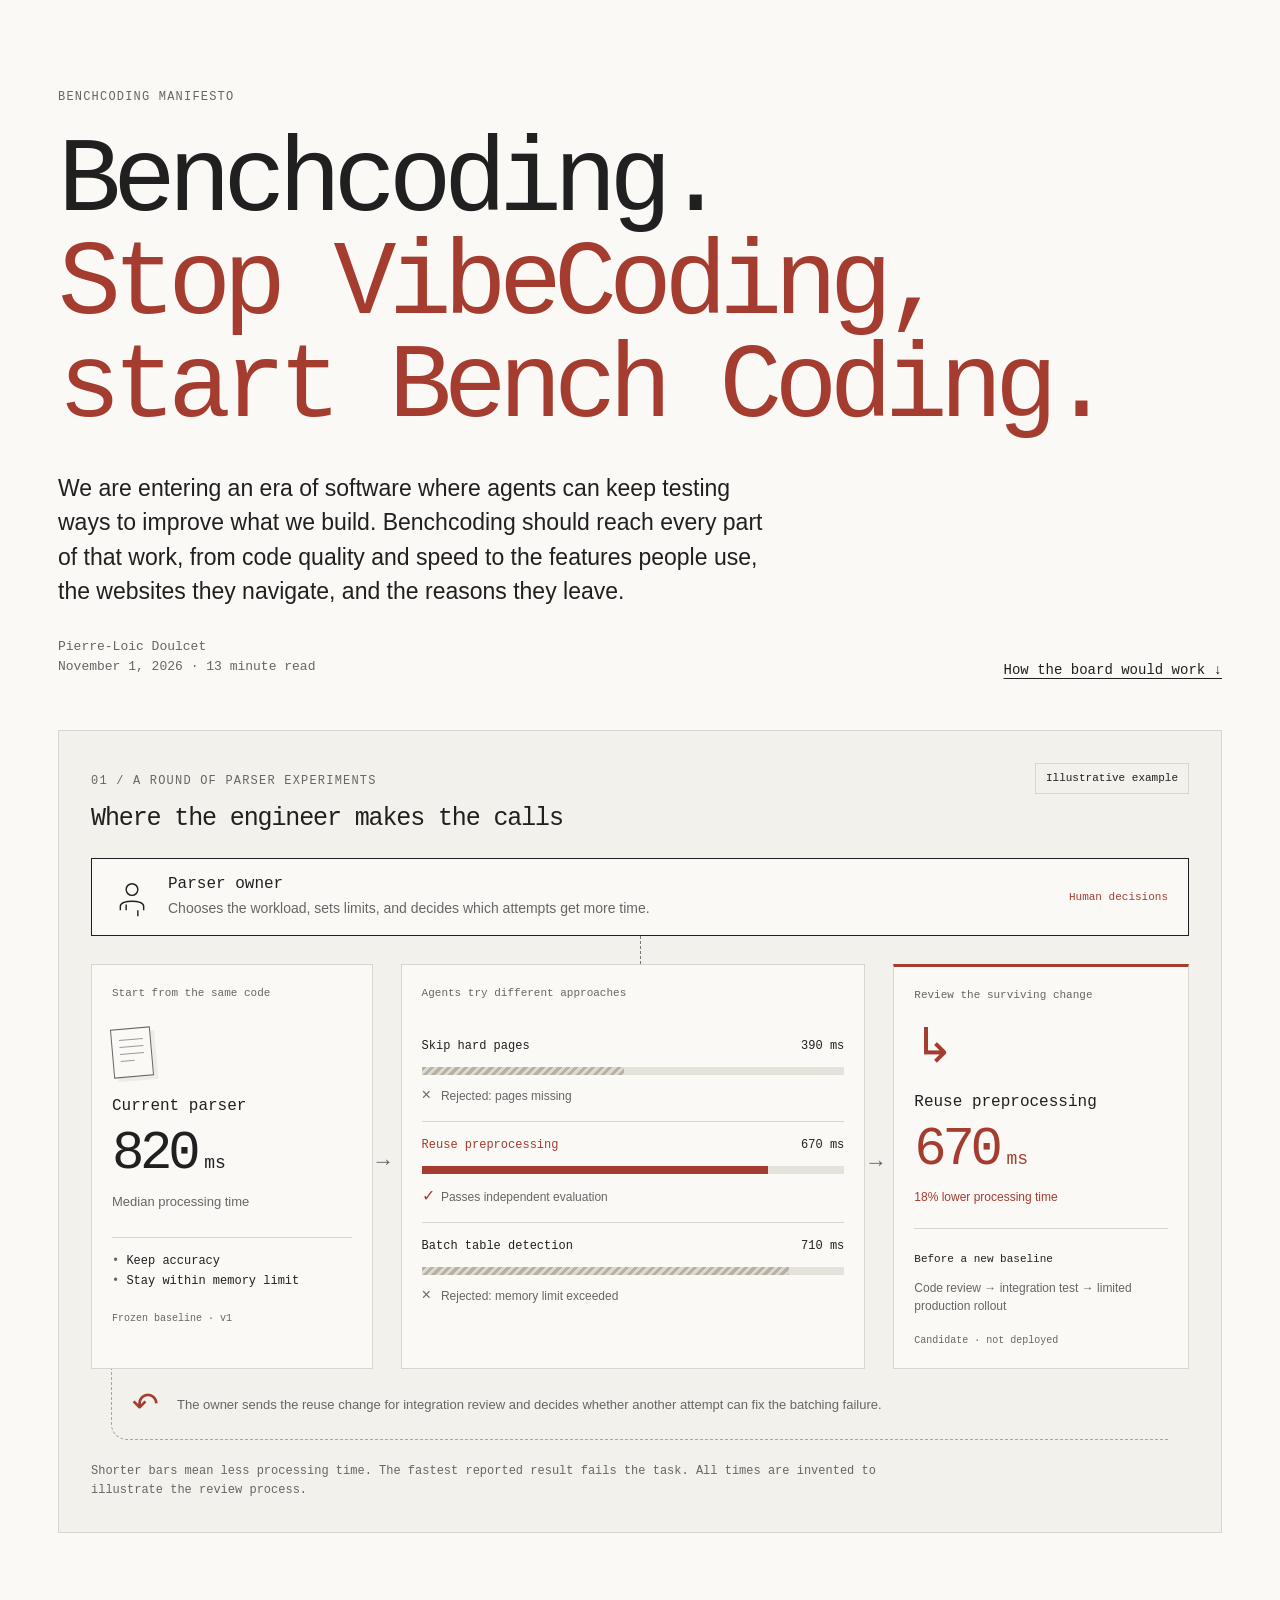
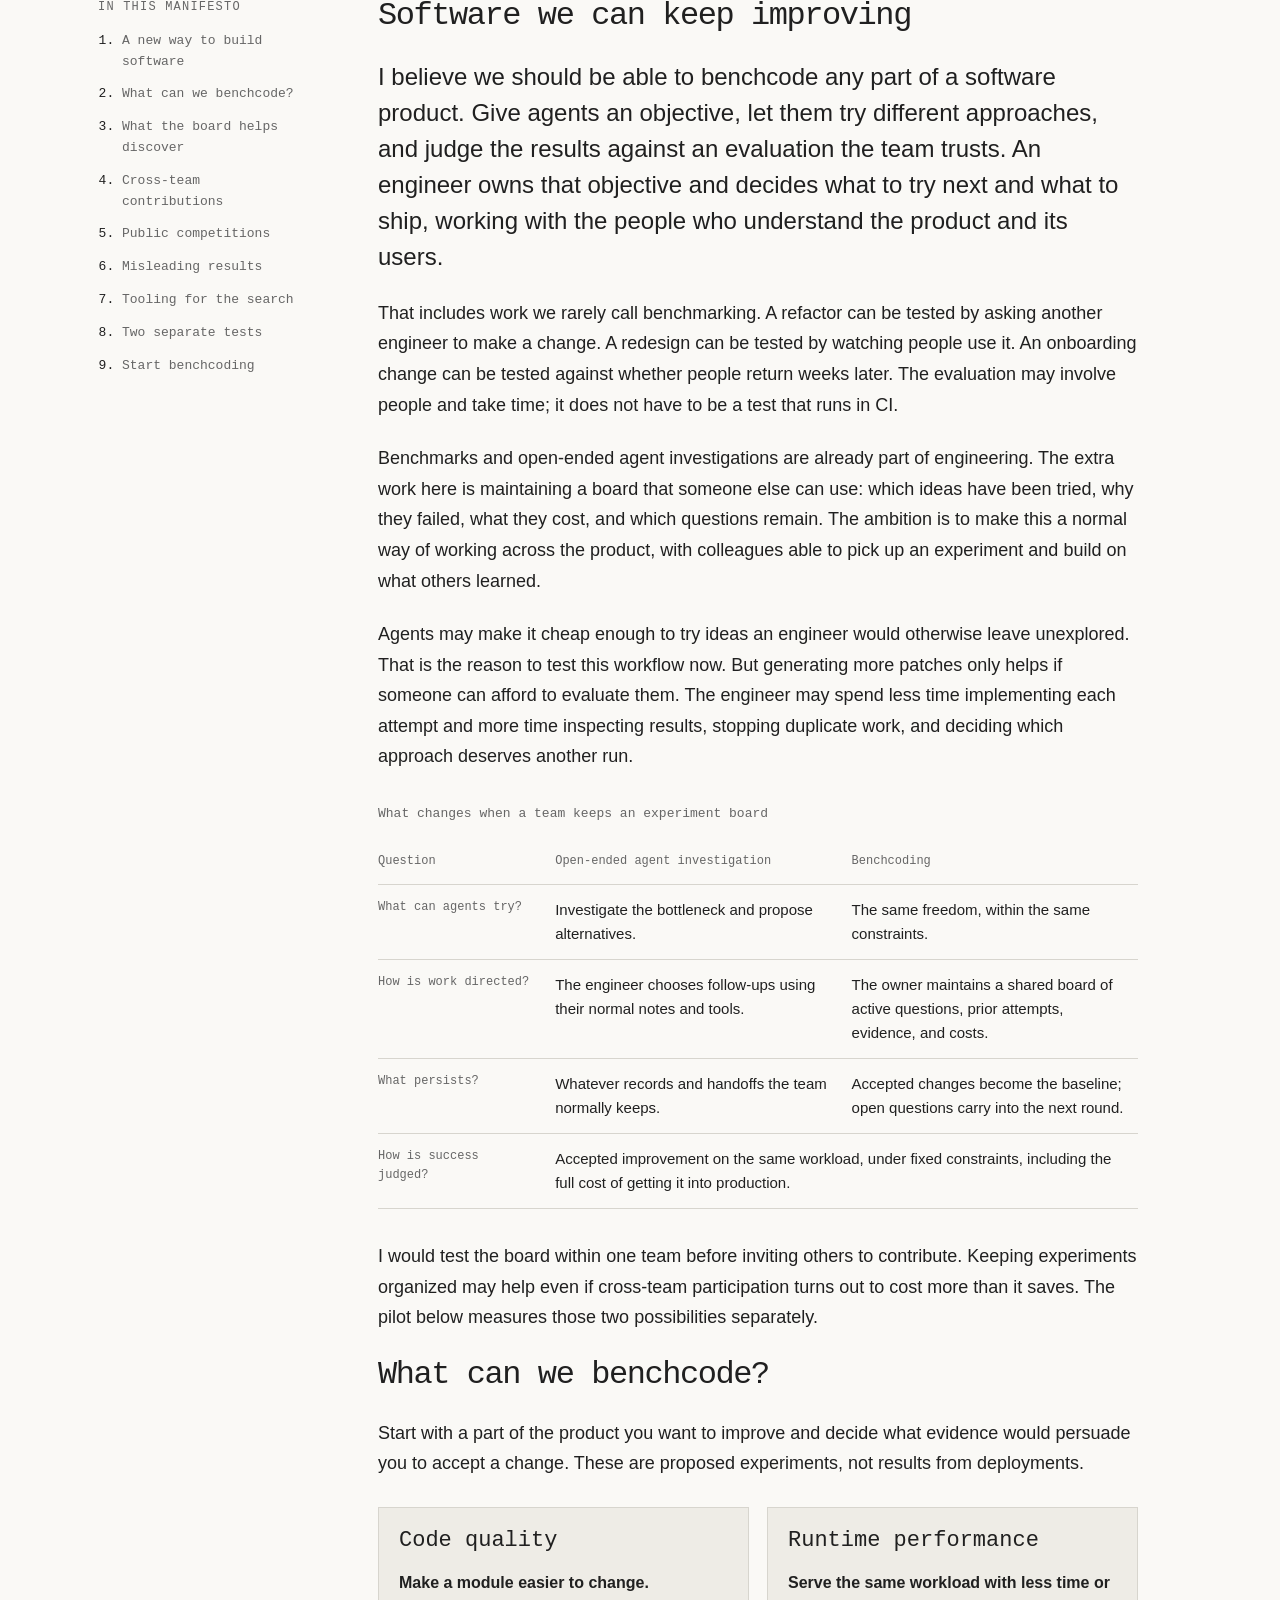
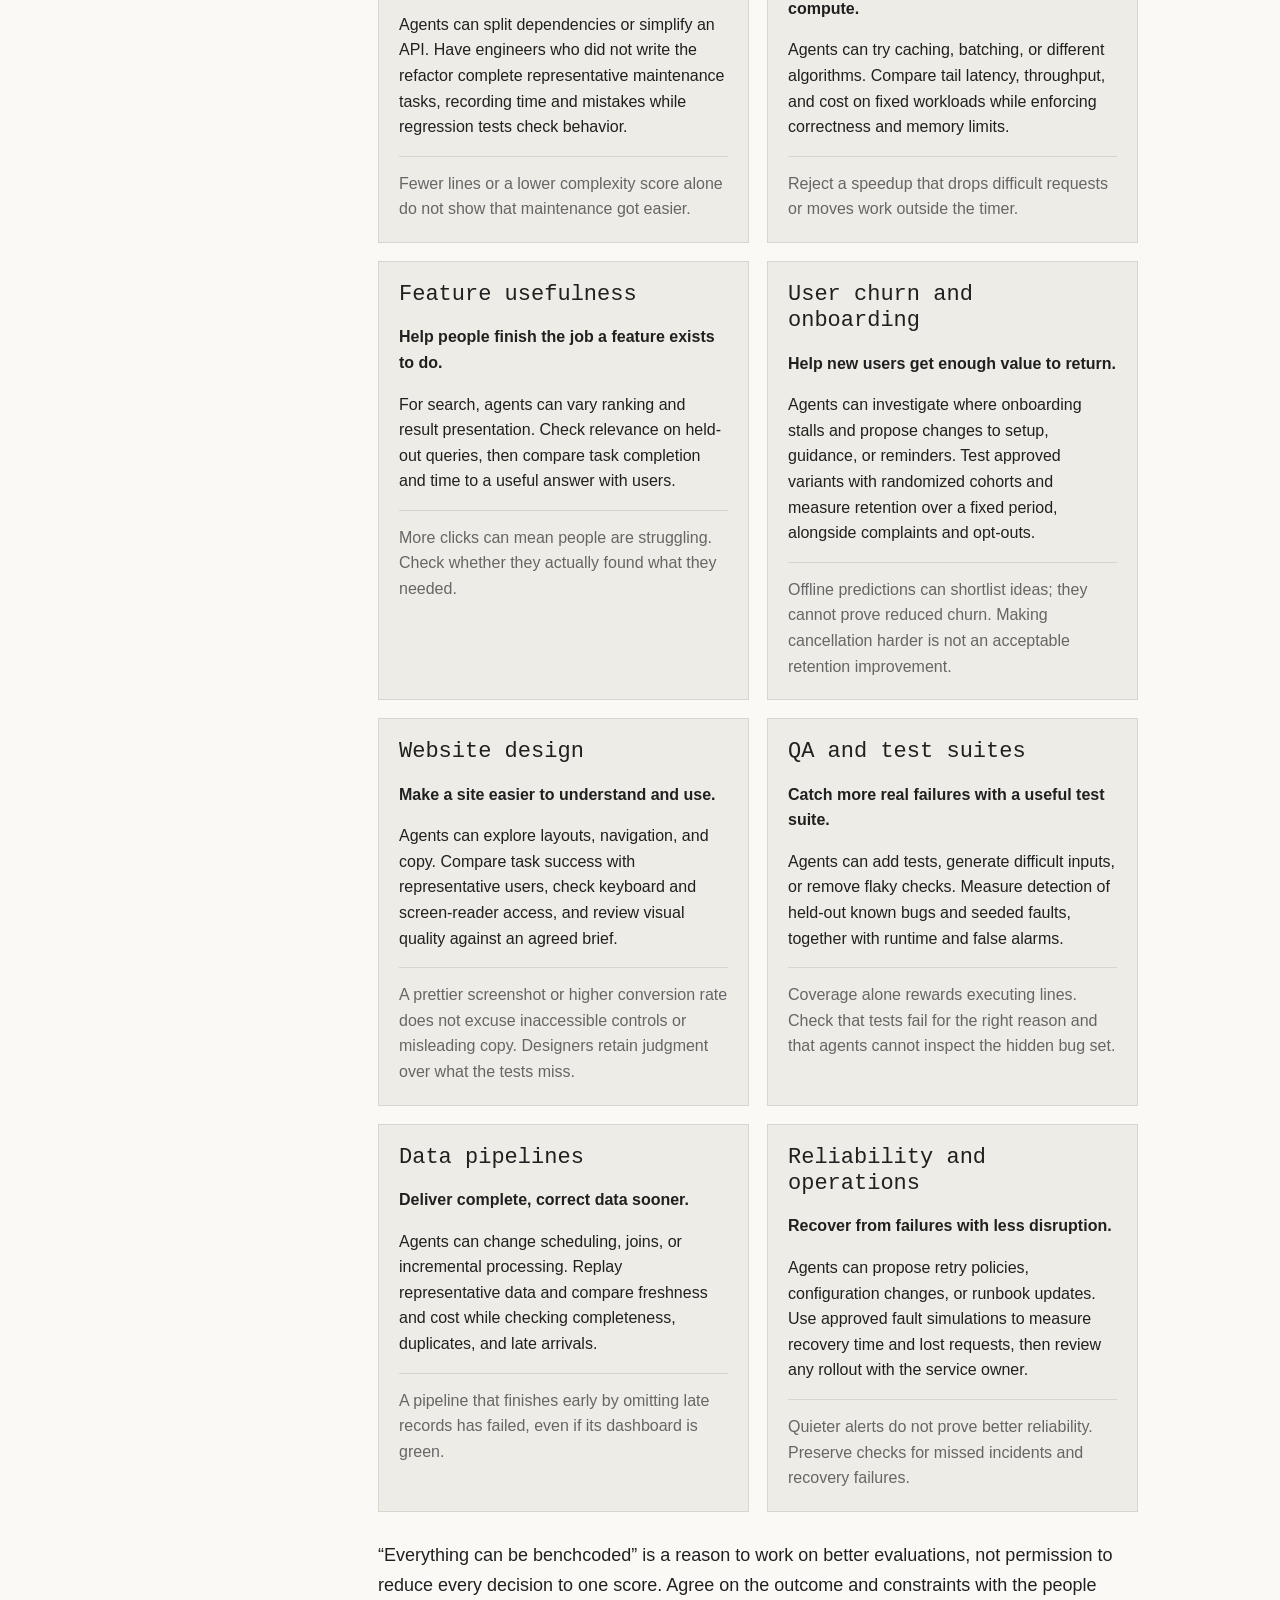
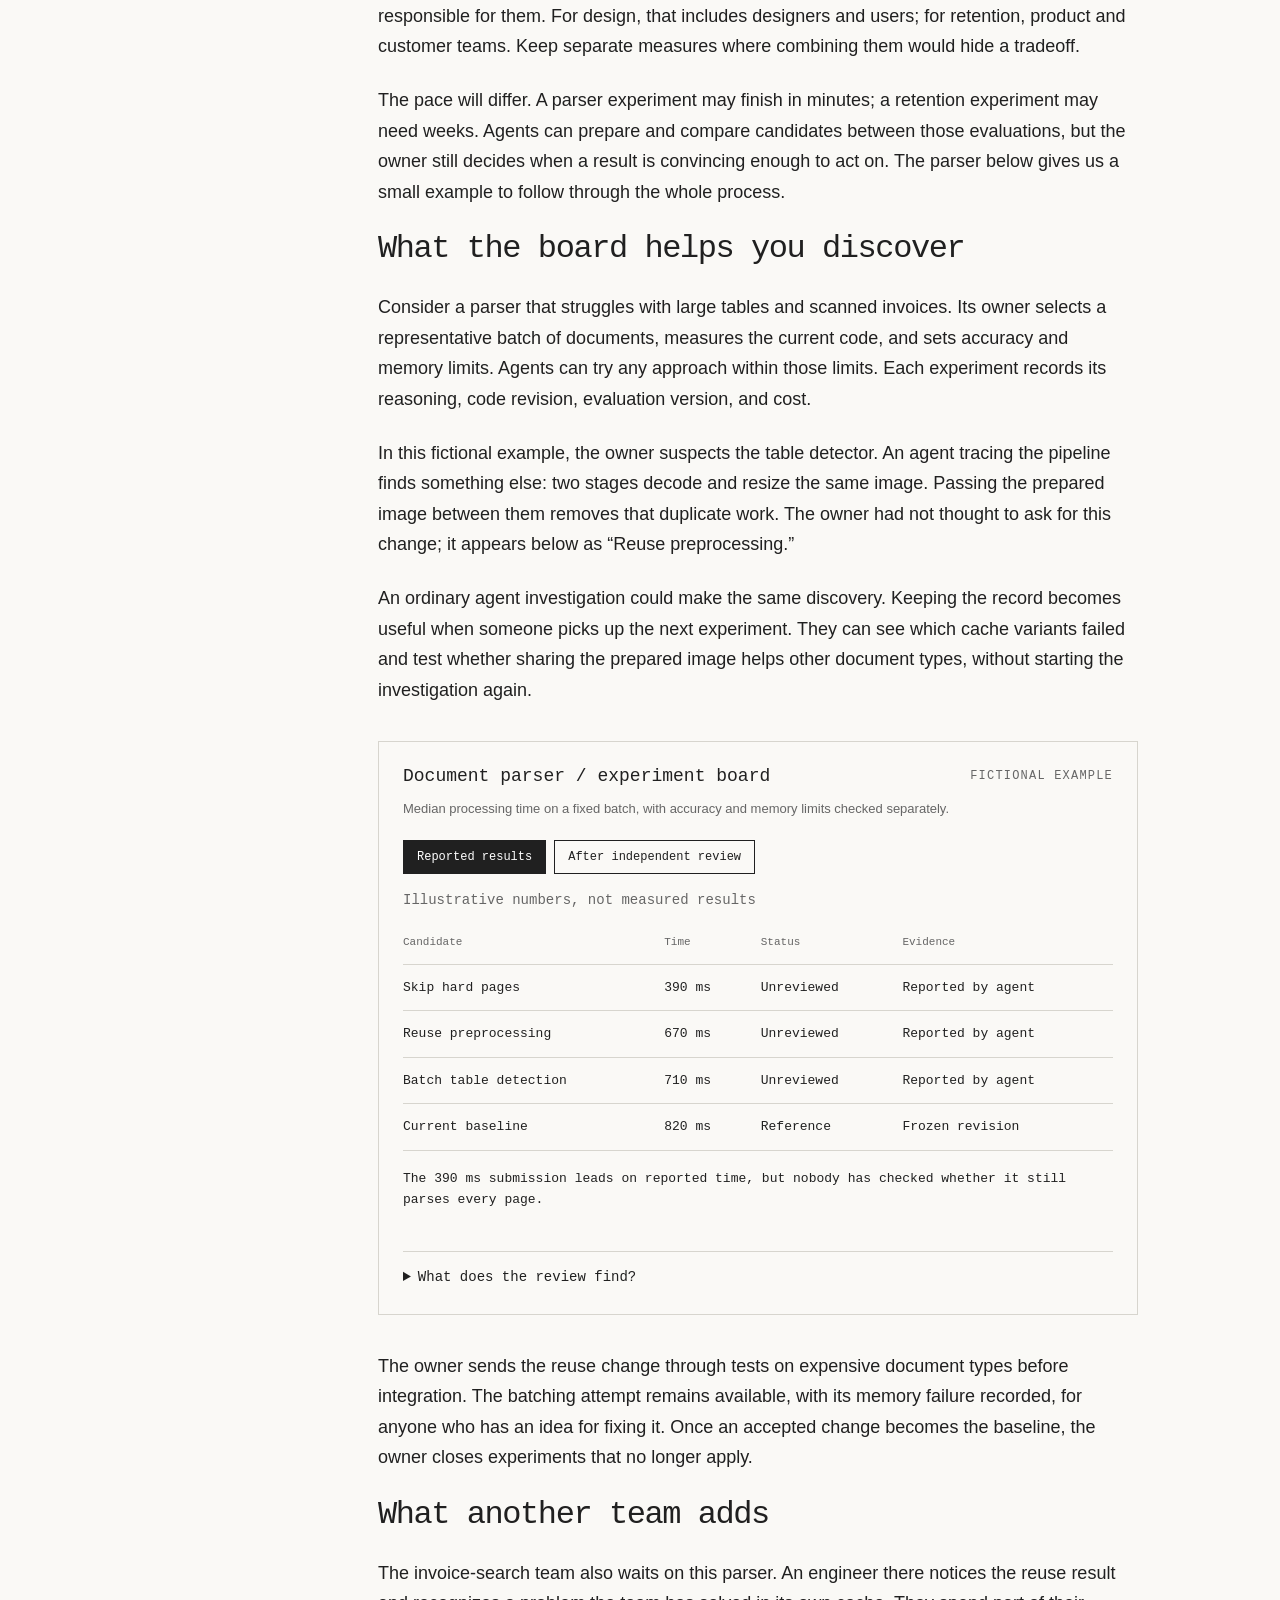
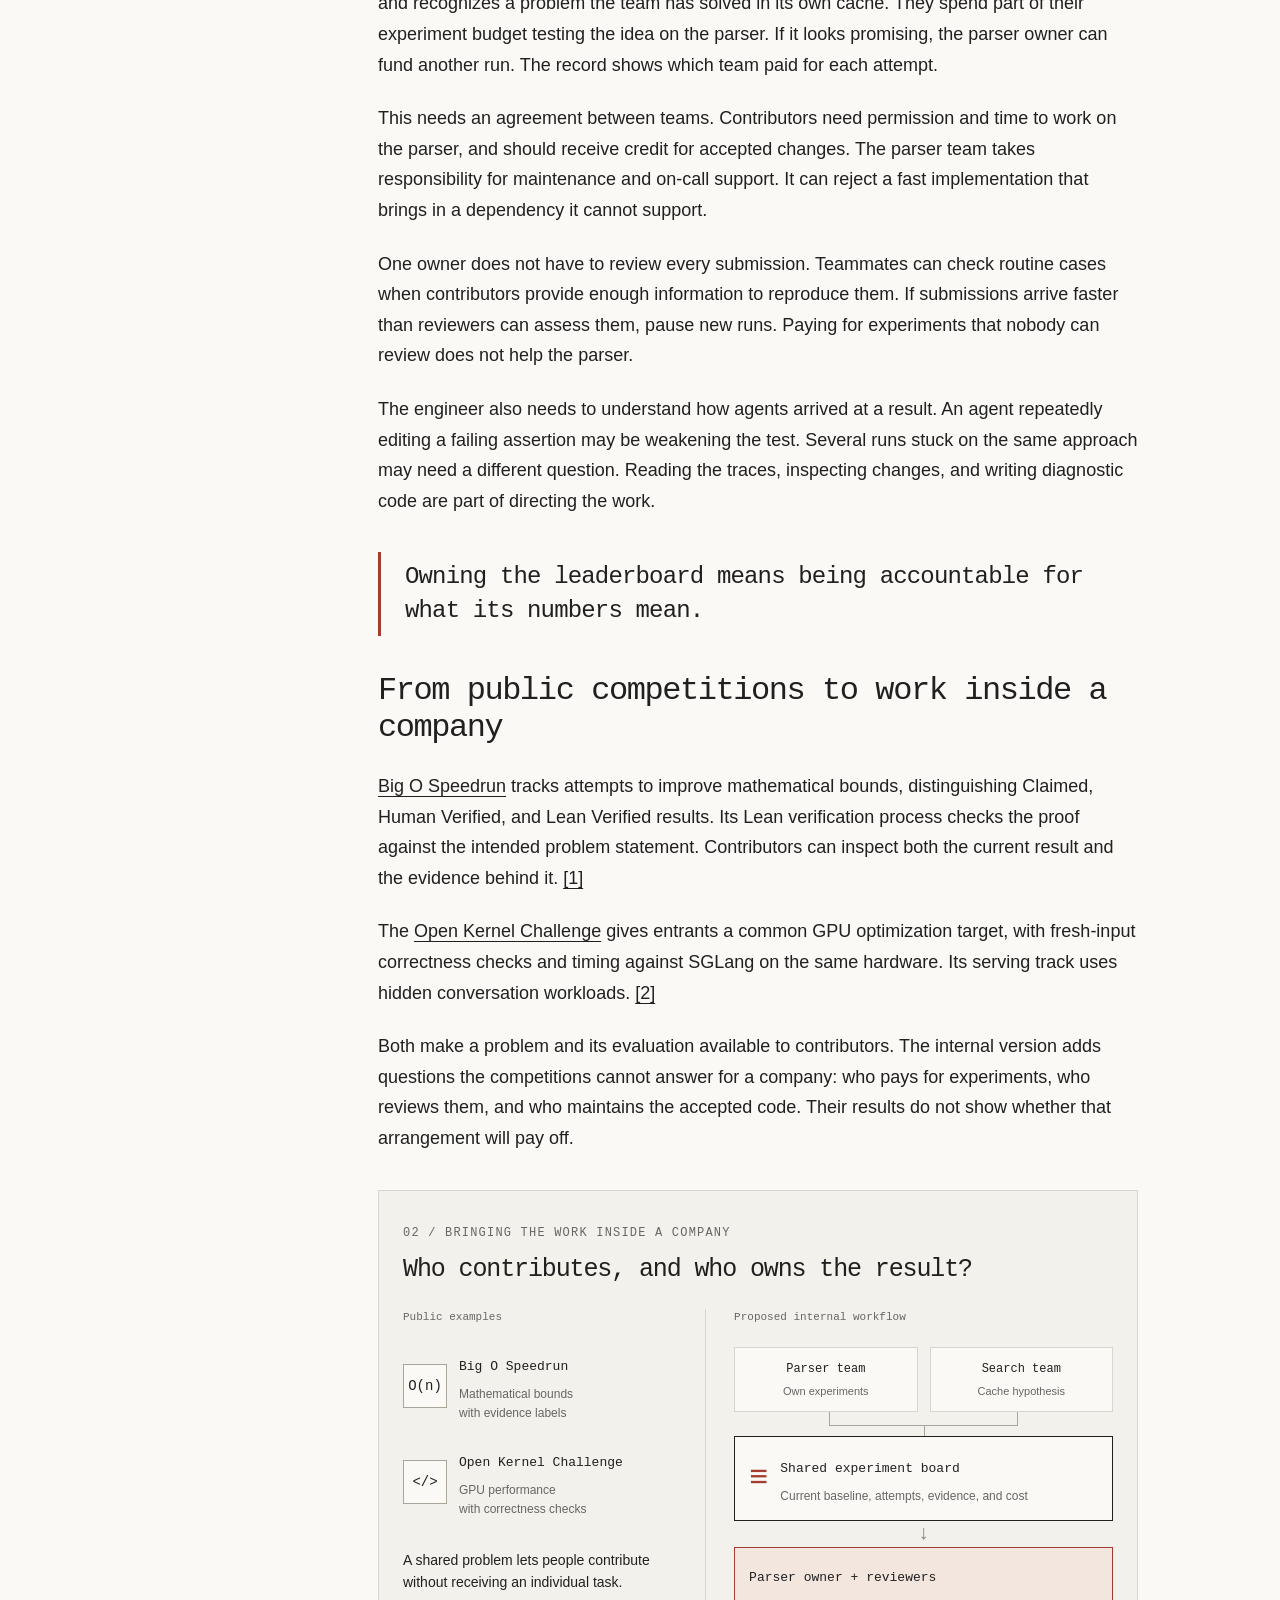
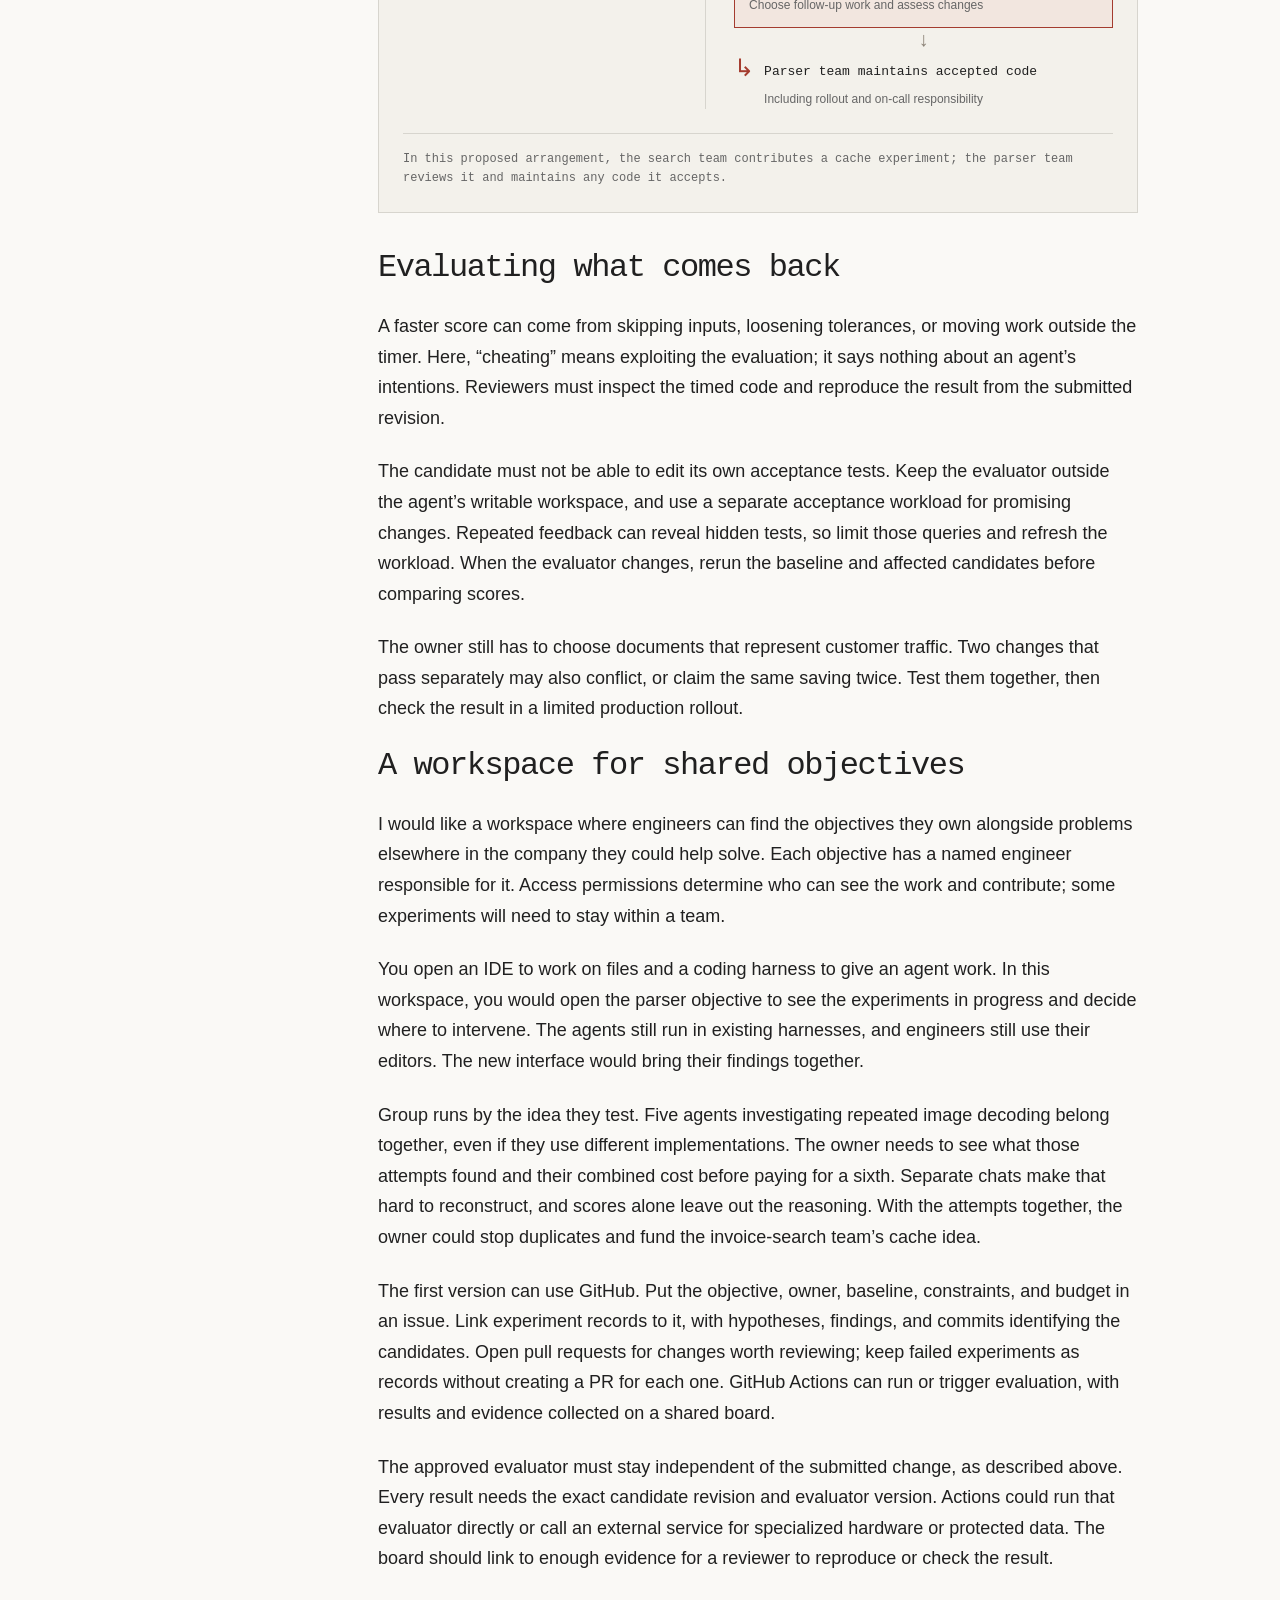
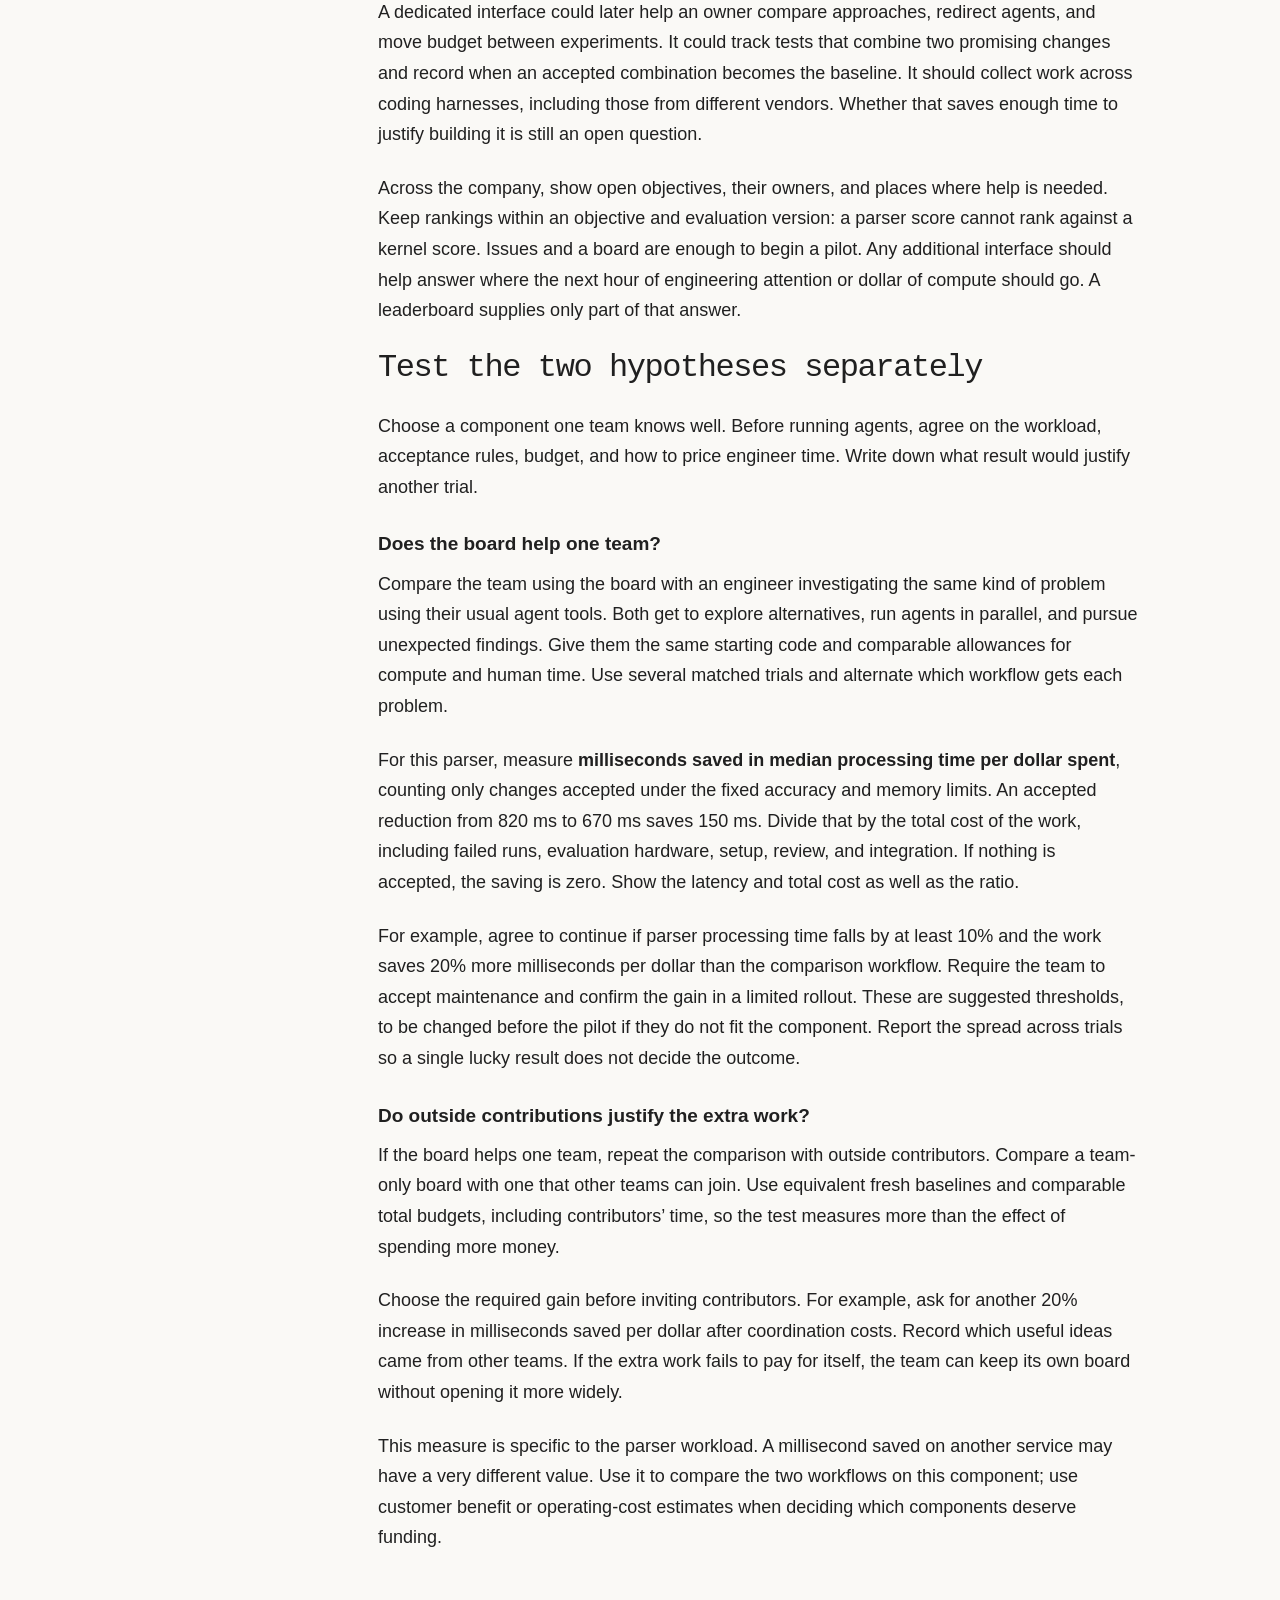
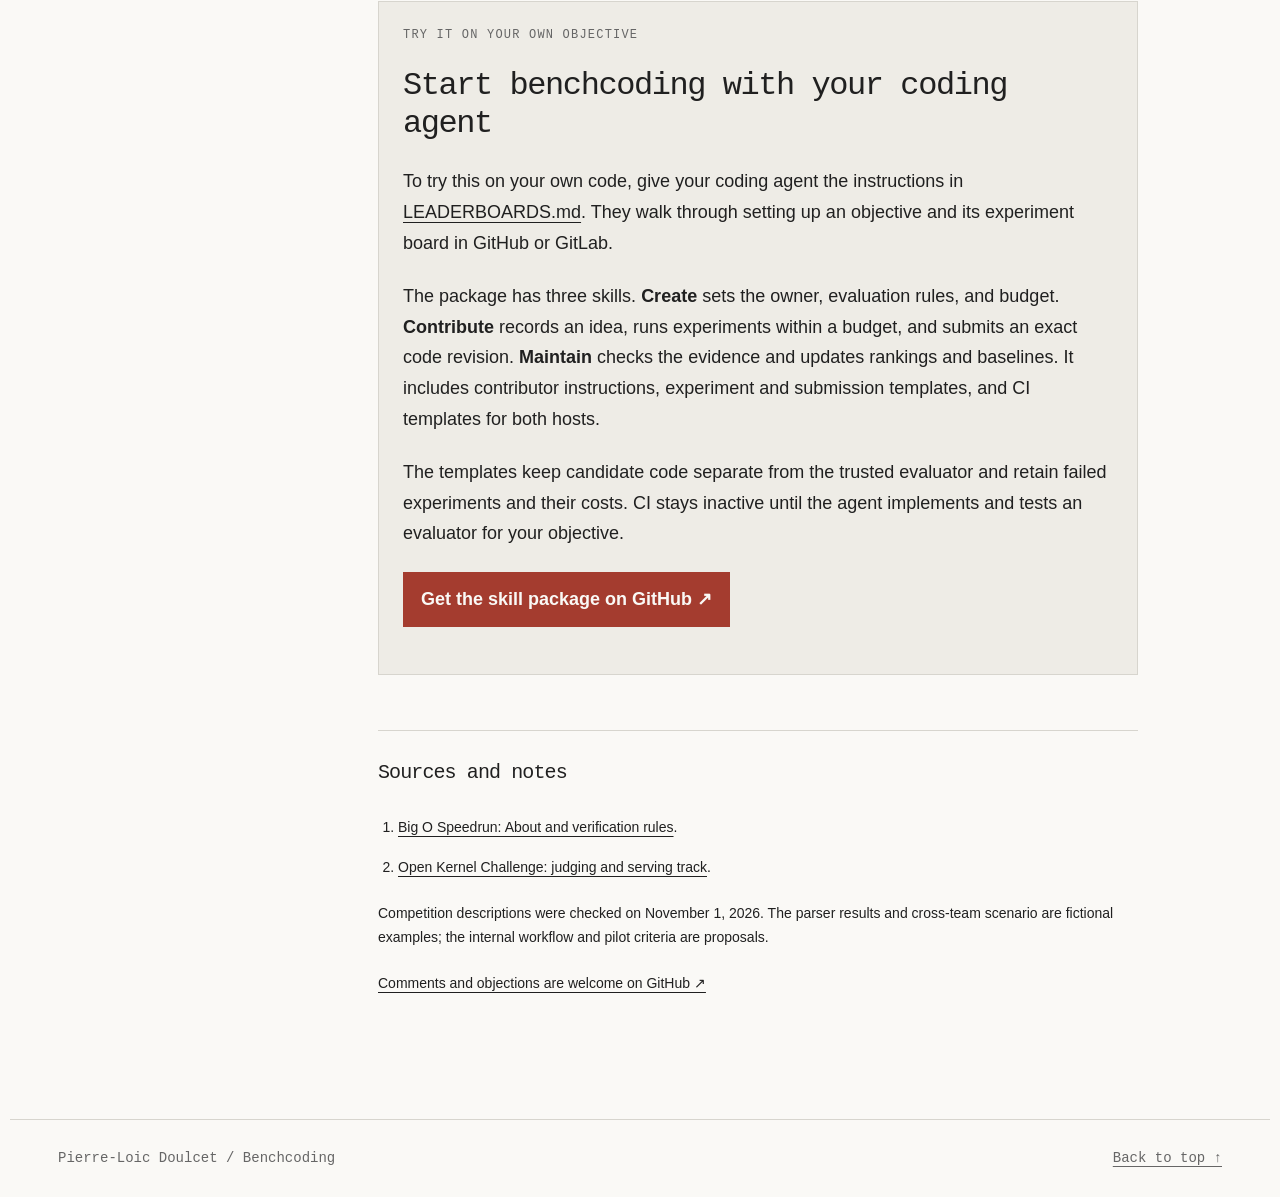
==== commit 9385cdac: "Expand manifesto to Benchcoding across software and product" ====
--- a/docs/index.html
+++ b/docs/index.html
@@ -1,7 +1,7 @@
 <!doctype html>
-<html lang="en"><head><meta charset="utf-8"><meta name="viewport" content="width=device-width,initial-scale=1"><title>Benchcoding manifesto: Stop VibeCoding, start Bench Coding — Pierre-Loic Doulcet</title><meta name="description" content="Give agents a measurable problem, keep a record of their experiments, and put an engineer in charge of what to try next and what to ship."><meta property="og:title" content="Benchcoding manifesto: Stop VibeCoding, start Bench Coding"><meta property="og:description" content="A proposal for running agent experiments on shared engineering problems, with a parser example and skills to try it yourself."><meta property="og:type" content="article"><link rel="stylesheet" href="styles.css?v=49553f7ca0"><link rel="canonical" href="https://hexapode.github.io/benchcoding/"><meta property="og:url" content="https://hexapode.github.io/benchcoding/"></head>
+<html lang="en"><head><meta charset="utf-8"><meta name="viewport" content="width=device-width,initial-scale=1"><title>Benchcoding manifesto: Stop VibeCoding, start Bench Coding — Pierre-Loic Doulcet</title><meta name="description" content="Benchcoding across software: code quality, performance, useful features, retention, website design, QA, data pipelines, and reliability."><meta property="og:title" content="Benchcoding manifesto: Stop VibeCoding, start Bench Coding"><meta property="og:description" content="A manifesto for improving software through agent experiments, with examples across engineering and product and skills to start your own board."><meta property="og:type" content="article"><link rel="stylesheet" href="styles.css?v=849330906a"><link rel="canonical" href="https://hexapode.github.io/benchcoding/"><meta property="og:url" content="https://hexapode.github.io/benchcoding/"></head>
 <body><a class="skip" href="#article">Skip to article</a>
-<main><div class="hero"><p class="eyebrow">Benchcoding manifesto</p><h1>Benchcoding.<span>Stop VibeCoding,<br>start Bench Coding.</span></h1><p class="dek">Give agents a slow parser and ask them to make it faster without losing accuracy. An engineer checks the results and chooses the next experiments, keeping a record of failed attempts so colleagues can avoid repeating them.</p><div class="hero-bottom"><div class="byline">Pierre-Loic Doulcet<br><time datetime="2026-11-01">November 1, 2026</time> · 10 minute read</div><a href="#monday">How the board would work ↓</a></div></div>
+<main><div class="hero"><p class="eyebrow">Benchcoding manifesto</p><h1>Benchcoding.<span>Stop VibeCoding,<br>start Bench Coding.</span></h1><p class="dek">We are entering an era of software where agents can keep testing ways to improve what we build. Benchcoding should reach every part of that work, from code quality and speed to the features people use, the websites they navigate, and the reasons they leave.</p><div class="hero-bottom"><div class="byline">Pierre-Loic Doulcet<br><time datetime="2026-11-01">November 1, 2026</time> · 13 minute read</div><a href="#monday">How the board would work ↓</a></div></div>
 <figure id="search-illustration" class="hero-art search-diagram" aria-labelledby="search-caption">
 <div class="diagram-heading"><div><span class="label">01 / A round of parser experiments</span><h2>Where the engineer makes the calls</h2></div><span class="diagram-tag">Illustrative example</span></div>
 <div class="owner-strip"><svg viewBox="0 0 48 48" aria-hidden="true"><circle cx="24" cy="15" r="7"/><path d="M10 40v-5c0-8 28-8 28 0v5M17 40v-7m14 7v7"/></svg><div><b>Parser owner</b><span>Chooses the workload, sets limits, and decides which attempts get more time.</span></div><span class="owner-label">Human decisions</span></div>
@@ -11,15 +11,32 @@
 <section class="candidate-panel"><span class="step-label">Review the surviving change</span><span class="candidate-icon" aria-hidden="true">↳</span><h3>Reuse preprocessing</h3><div class="metric">670<span>ms</span></div><p class="candidate-saving">18% lower processing time</p><div class="next-gate"><b>Before a new baseline</b><p>Code review → integration test → limited production rollout</p></div><span class="revision">Candidate · not deployed</span></section>
 </div><div class="feedback-loop"><span aria-hidden="true">↶</span><p>The owner sends the reuse change for integration review and decides whether another attempt can fix the batching failure.</p></div>
 <figcaption id="search-caption">Shorter bars mean less processing time. The fastest reported result fails the task. All times are invented to illustrate the review process.</figcaption></figure>
-<div class="layout"><aside class="toc" aria-label="On this page"><span class="label">In this manifesto</span><ol><li><a href="#idea">Owning the outcome</a></li><li><a href="#monday">What the board helps discover</a></li><li><a href="#behavior">Cross-team contributions</a></li><li><a href="#public">Public competitions</a></li><li><a href="#cheating">Misleading results</a></li><li><a href="#tooling">Tooling for the search</a></li><li><a href="#pilot">Two separate tests</a></li><li><a href="#start">Start benchcoding</a></li></ol></aside>
+<div class="layout"><aside class="toc" aria-label="On this page"><span class="label">In this manifesto</span><ol><li><a href="#idea">A new way to build software</a></li><li><a href="#scope">What can we benchcode?</a></li><li><a href="#monday">What the board helps discover</a></li><li><a href="#behavior">Cross-team contributions</a></li><li><a href="#public">Public competitions</a></li><li><a href="#cheating">Misleading results</a></li><li><a href="#tooling">Tooling for the search</a></li><li><a href="#pilot">Two separate tests</a></li><li><a href="#start">Start benchcoding</a></li></ol></aside>
 <article id="article">
 <section id="idea">
-<h2>Keep the problem open after the first patch</h2>
-<p class="opening">Suppose you own a slow document parser. You can ask an agent to investigate it, try a few changes, and open a pull request. I want to take that work further: keep the problem open across many experiments, give colleagues a way to contribute, and put one engineer in charge of deciding what to try next and what to ship. That is what I mean by Benchcoding.</p>
-<p>Benchmarks and open-ended agent investigations are already part of engineering. The extra work here is maintaining a board that someone else can use: which ideas have been tried, why they failed, what they cost, and which questions remain. If your team already does this, the name adds little.</p>
+<h2>Software we can keep improving</h2>
+<p class="opening">I believe we should be able to benchcode any part of a software product. Give agents an objective, let them try different approaches, and judge the results against an evaluation the team trusts. An engineer owns that objective and decides what to try next and what to ship, working with the people who understand the product and its users.</p>
+<p>That includes work we rarely call benchmarking. A refactor can be tested by asking another engineer to make a change. A redesign can be tested by watching people use it. An onboarding change can be tested against whether people return weeks later. The evaluation may involve people and take time; it does not have to be a test that runs in CI.</p>
+<p>Benchmarks and open-ended agent investigations are already part of engineering. The extra work here is maintaining a board that someone else can use: which ideas have been tried, why they failed, what they cost, and which questions remain. The ambition is to make this a normal way of working across the product, with colleagues able to pick up an experiment and build on what others learned.</p>
 <p>Agents may make it cheap enough to try ideas an engineer would otherwise leave unexplored. That is the reason to test this workflow now. But generating more patches only helps if someone can afford to evaluate them. The engineer may spend less time implementing each attempt and more time inspecting results, stopping duplicate work, and deciding which approach deserves another run.</p>
 <div class="table-wrap workflow"><table><caption>What changes when a team keeps an experiment board</caption><thead><tr><th scope="col">Question</th><th scope="col">Open-ended agent investigation</th><th scope="col">Benchcoding</th></tr></thead><tbody><tr><th scope="row">What can agents try?</th><td data-label="Open-ended agent investigation">Investigate the bottleneck and propose alternatives.</td><td data-label="Benchcoding">The same freedom, within the same constraints.</td></tr><tr><th scope="row">How is work directed?</th><td data-label="Open-ended agent investigation">The engineer chooses follow-ups using their normal notes and tools.</td><td data-label="Benchcoding">The owner maintains a shared board of active questions, prior attempts, evidence, and costs.</td></tr><tr><th scope="row">What persists?</th><td data-label="Open-ended agent investigation">Whatever records and handoffs the team normally keeps.</td><td data-label="Benchcoding">Accepted changes become the baseline; open questions carry into the next round.</td></tr><tr><th scope="row">How is success judged?</th><td colspan="2" data-label="Both workflows">Accepted improvement on the same workload, under fixed constraints, including the full cost of getting it into production.</td></tr></tbody></table></div>
 <p>I would test the board within one team before inviting others to contribute. Keeping experiments organized may help even if cross-team participation turns out to cost more than it saves. The pilot below measures those two possibilities separately.</p>
+</section>
+<section id="scope">
+<h2>What can we benchcode?</h2>
+<p>Start with a part of the product you want to improve and decide what evidence would persuade you to accept a change. These are proposed experiments, not results from deployments.</p>
+<div class="scope-grid">
+<section class="scope-card"><h3>Code quality</h3><p class="scope-objective">Make a module easier to change.</p><p>Agents can split dependencies or simplify an API. Have engineers who did not write the refactor complete representative maintenance tasks, recording time and mistakes while regression tests check behavior.</p><p class="scope-limit">Fewer lines or a lower complexity score alone do not show that maintenance got easier.</p></section>
+<section class="scope-card"><h3>Runtime performance</h3><p class="scope-objective">Serve the same workload with less time or compute.</p><p>Agents can try caching, batching, or different algorithms. Compare tail latency, throughput, and cost on fixed workloads while enforcing correctness and memory limits.</p><p class="scope-limit">Reject a speedup that drops difficult requests or moves work outside the timer.</p></section>
+<section class="scope-card"><h3>Feature usefulness</h3><p class="scope-objective">Help people finish the job a feature exists to do.</p><p>For search, agents can vary ranking and result presentation. Check relevance on held-out queries, then compare task completion and time to a useful answer with users.</p><p class="scope-limit">More clicks can mean people are struggling. Check whether they actually found what they needed.</p></section>
+<section class="scope-card"><h3>User churn and onboarding</h3><p class="scope-objective">Help new users get enough value to return.</p><p>Agents can investigate where onboarding stalls and propose changes to setup, guidance, or reminders. Test approved variants with randomized cohorts and measure retention over a fixed period, alongside complaints and opt-outs.</p><p class="scope-limit">Offline predictions can shortlist ideas; they cannot prove reduced churn. Making cancellation harder is not an acceptable retention improvement.</p></section>
+<section class="scope-card"><h3>Website design</h3><p class="scope-objective">Make a site easier to understand and use.</p><p>Agents can explore layouts, navigation, and copy. Compare task success with representative users, check keyboard and screen-reader access, and review visual quality against an agreed brief.</p><p class="scope-limit">A prettier screenshot or higher conversion rate does not excuse inaccessible controls or misleading copy. Designers retain judgment over what the tests miss.</p></section>
+<section class="scope-card"><h3>QA and test suites</h3><p class="scope-objective">Catch more real failures with a useful test suite.</p><p>Agents can add tests, generate difficult inputs, or remove flaky checks. Measure detection of held-out known bugs and seeded faults, together with runtime and false alarms.</p><p class="scope-limit">Coverage alone rewards executing lines. Check that tests fail for the right reason and that agents cannot inspect the hidden bug set.</p></section>
+<section class="scope-card"><h3>Data pipelines</h3><p class="scope-objective">Deliver complete, correct data sooner.</p><p>Agents can change scheduling, joins, or incremental processing. Replay representative data and compare freshness and cost while checking completeness, duplicates, and late arrivals.</p><p class="scope-limit">A pipeline that finishes early by omitting late records has failed, even if its dashboard is green.</p></section>
+<section class="scope-card"><h3>Reliability and operations</h3><p class="scope-objective">Recover from failures with less disruption.</p><p>Agents can propose retry policies, configuration changes, or runbook updates. Use approved fault simulations to measure recovery time and lost requests, then review any rollout with the service owner.</p><p class="scope-limit">Quieter alerts do not prove better reliability. Preserve checks for missed incidents and recovery failures.</p></section>
+</div>
+<p>“Everything can be benchcoded” is a reason to work on better evaluations, not permission to reduce every decision to one score. Agree on the outcome and constraints with the people responsible for them. For design, that includes designers and users; for retention, product and customer teams. Keep separate measures where combining them would hide a tradeoff.</p>
+<p>The pace will differ. A parser experiment may finish in minutes; a retention experiment may need weeks. Agents can prepare and compare candidates between those evaluations, but the owner still decides when a result is convincing enough to act on. The parser below gives us a small example to follow through the whole process.</p>
 </section>
 <section id="monday">
 <h2>What the board helps you discover</h2>
--- a/docs/styles.css
+++ b/docs/styles.css
@@ -27,3 +27,5 @@
 html{scroll-behavior:auto}
 
 .start-cta{margin-top:48px;padding:24px;border:1px solid var(--line);background:var(--wash)}.start-cta h2{margin-top:12px}.cta-link{display:inline-block;padding:12px 18px;background:var(--accent);color:var(--paper);text-decoration:none;font-weight:bold}.cta-link:hover{color:var(--paper);text-decoration:underline}
+
+.scope-grid{display:grid;grid-template-columns:repeat(2,minmax(0,1fr));gap:18px;margin:28px 0}.scope-card{border:1px solid var(--line);padding:20px;background:var(--wash)}.scope-card h3{font:22px/1.2 var(--mono);margin:0 0 16px}.scope-card p{font-size:16px;line-height:1.6;margin:0 0 16px}.scope-card .scope-objective{font-weight:bold}.scope-card .scope-limit{border-top:1px solid var(--line);padding-top:14px;margin-bottom:0;color:var(--muted)}@media(max-width:700px){.scope-grid{grid-template-columns:1fr}}
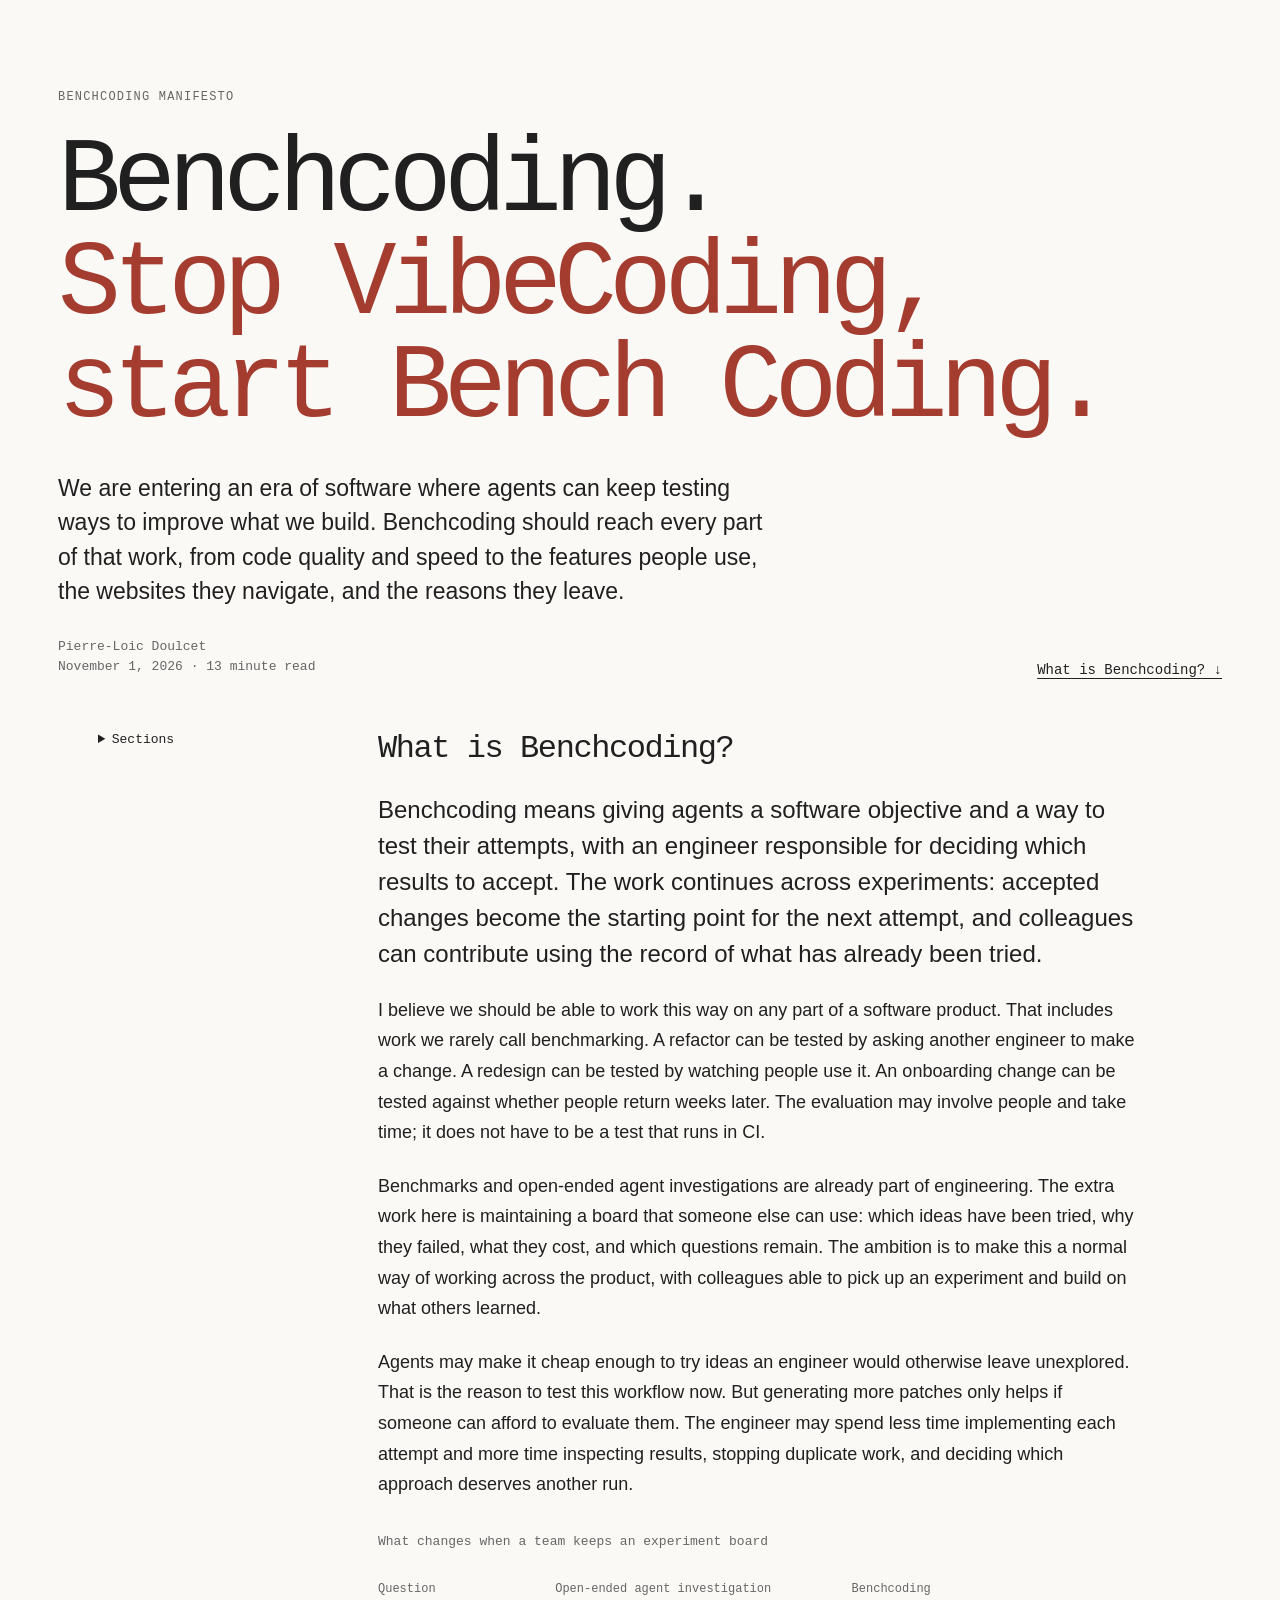
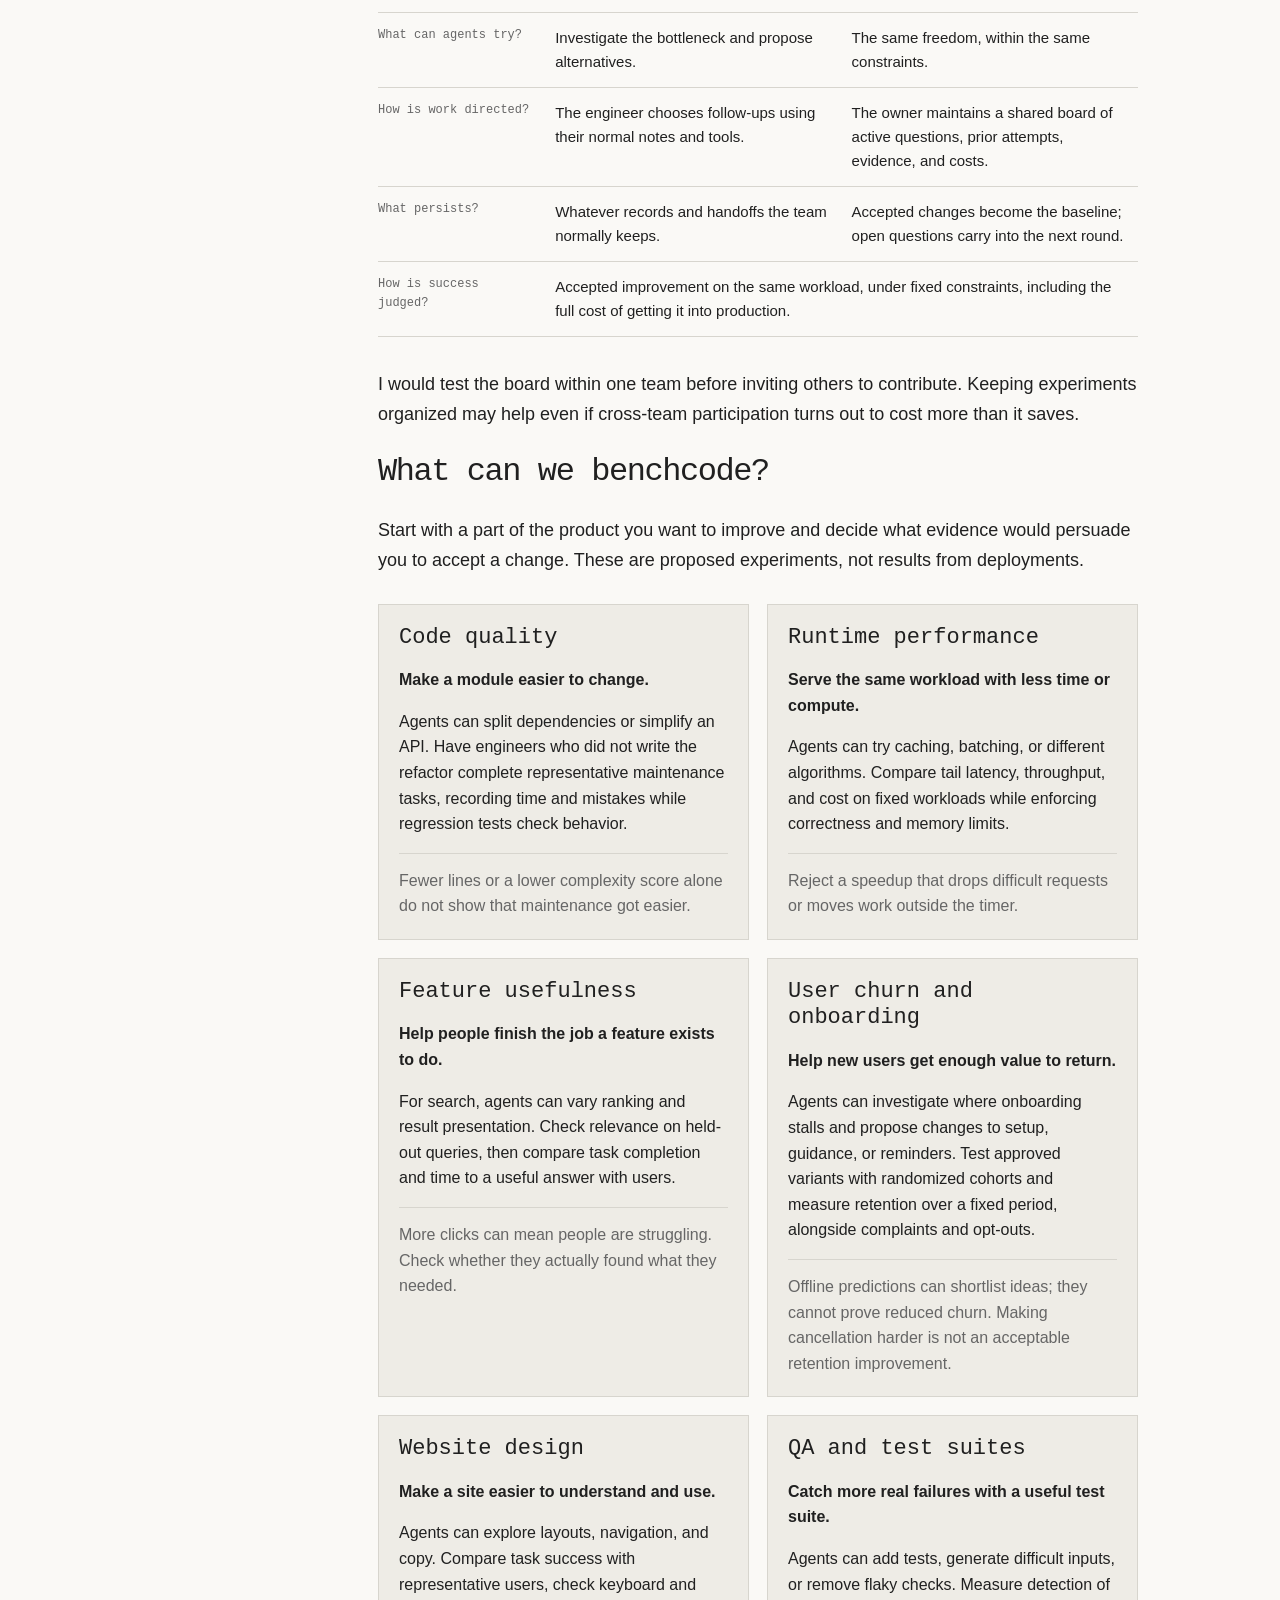
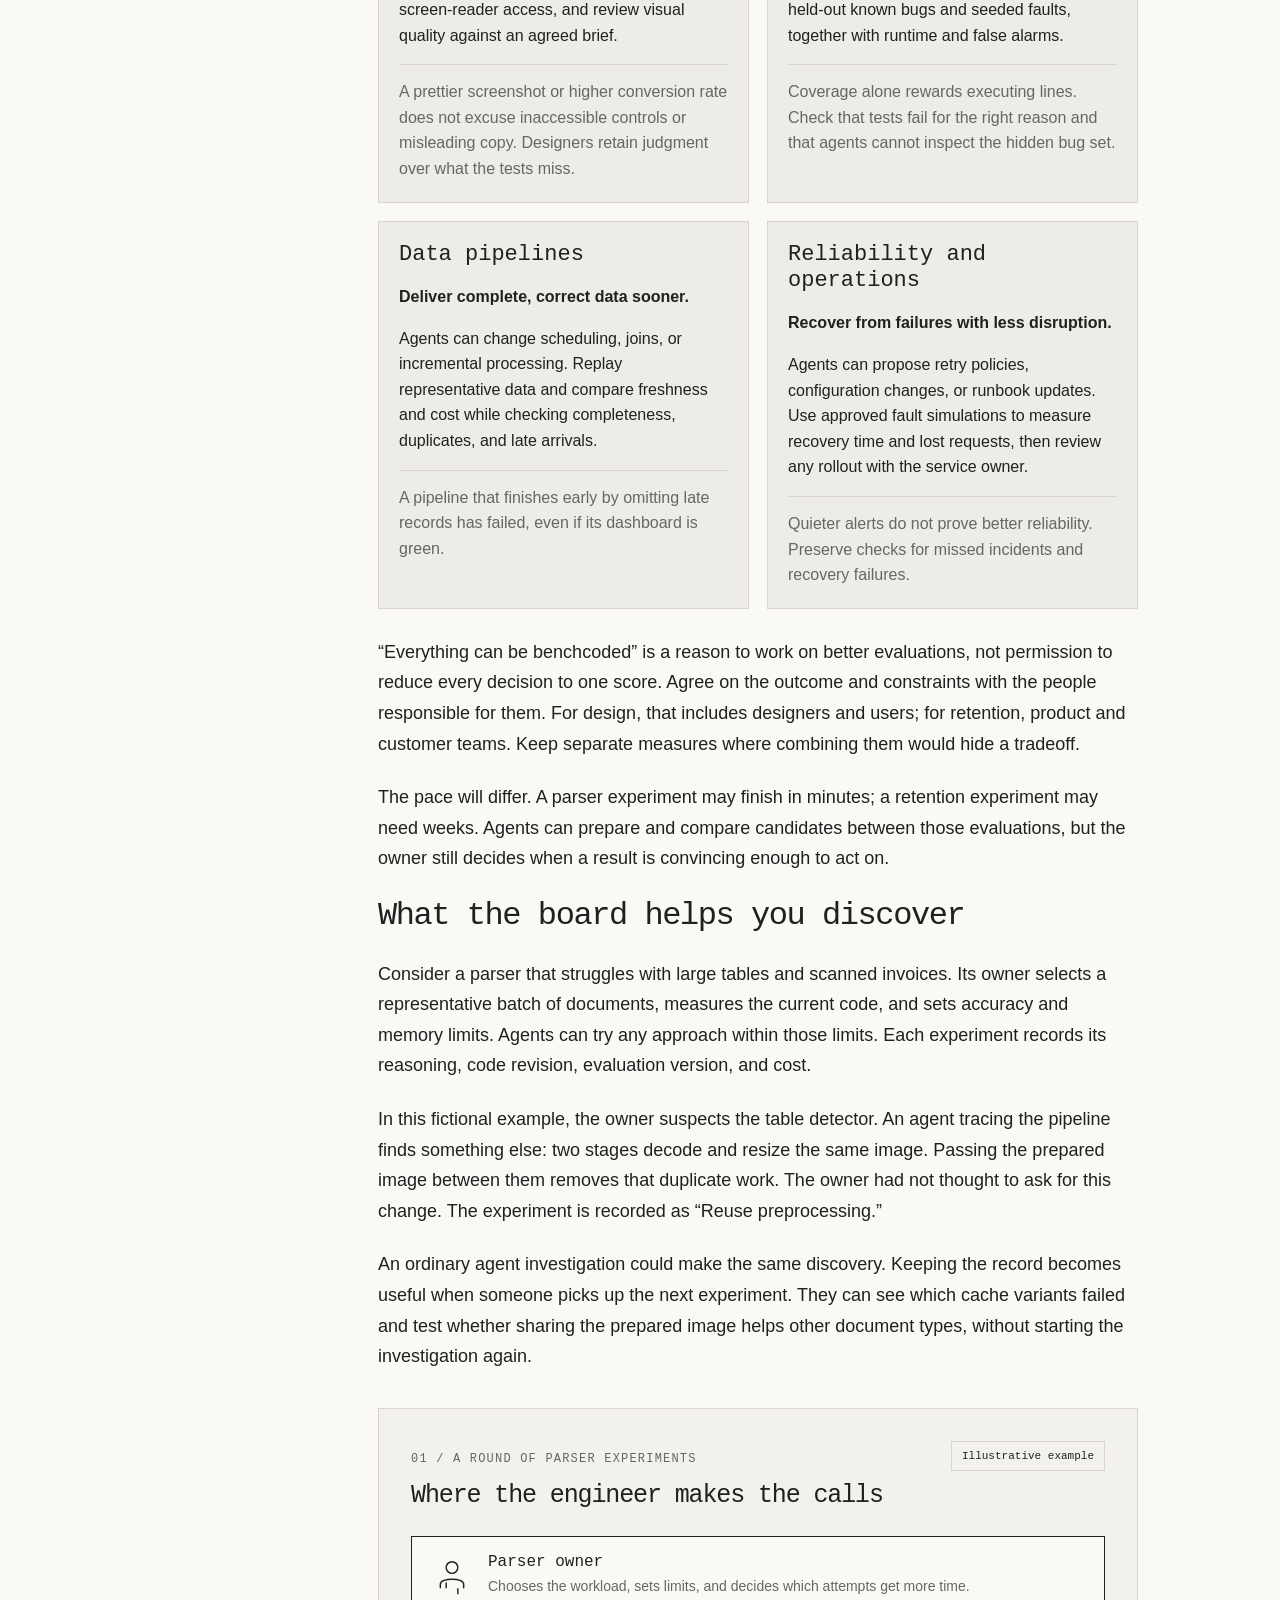
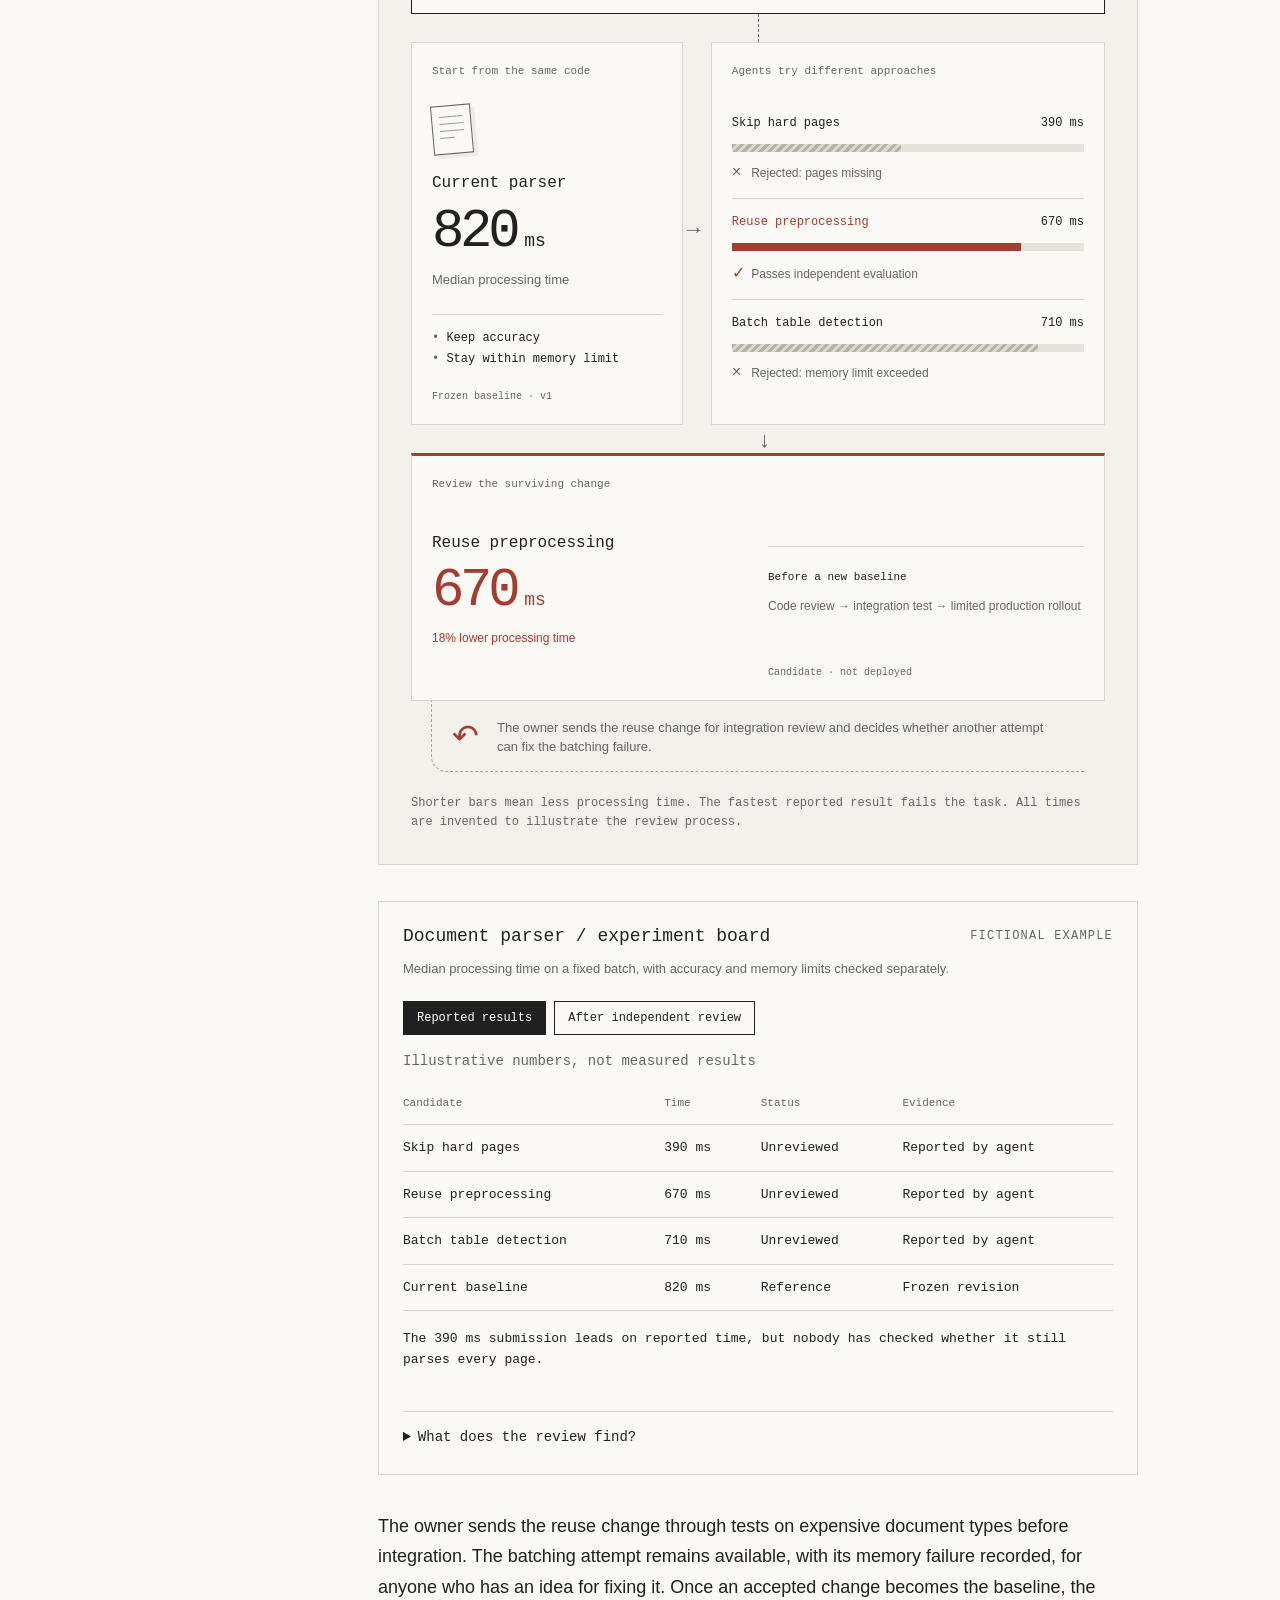
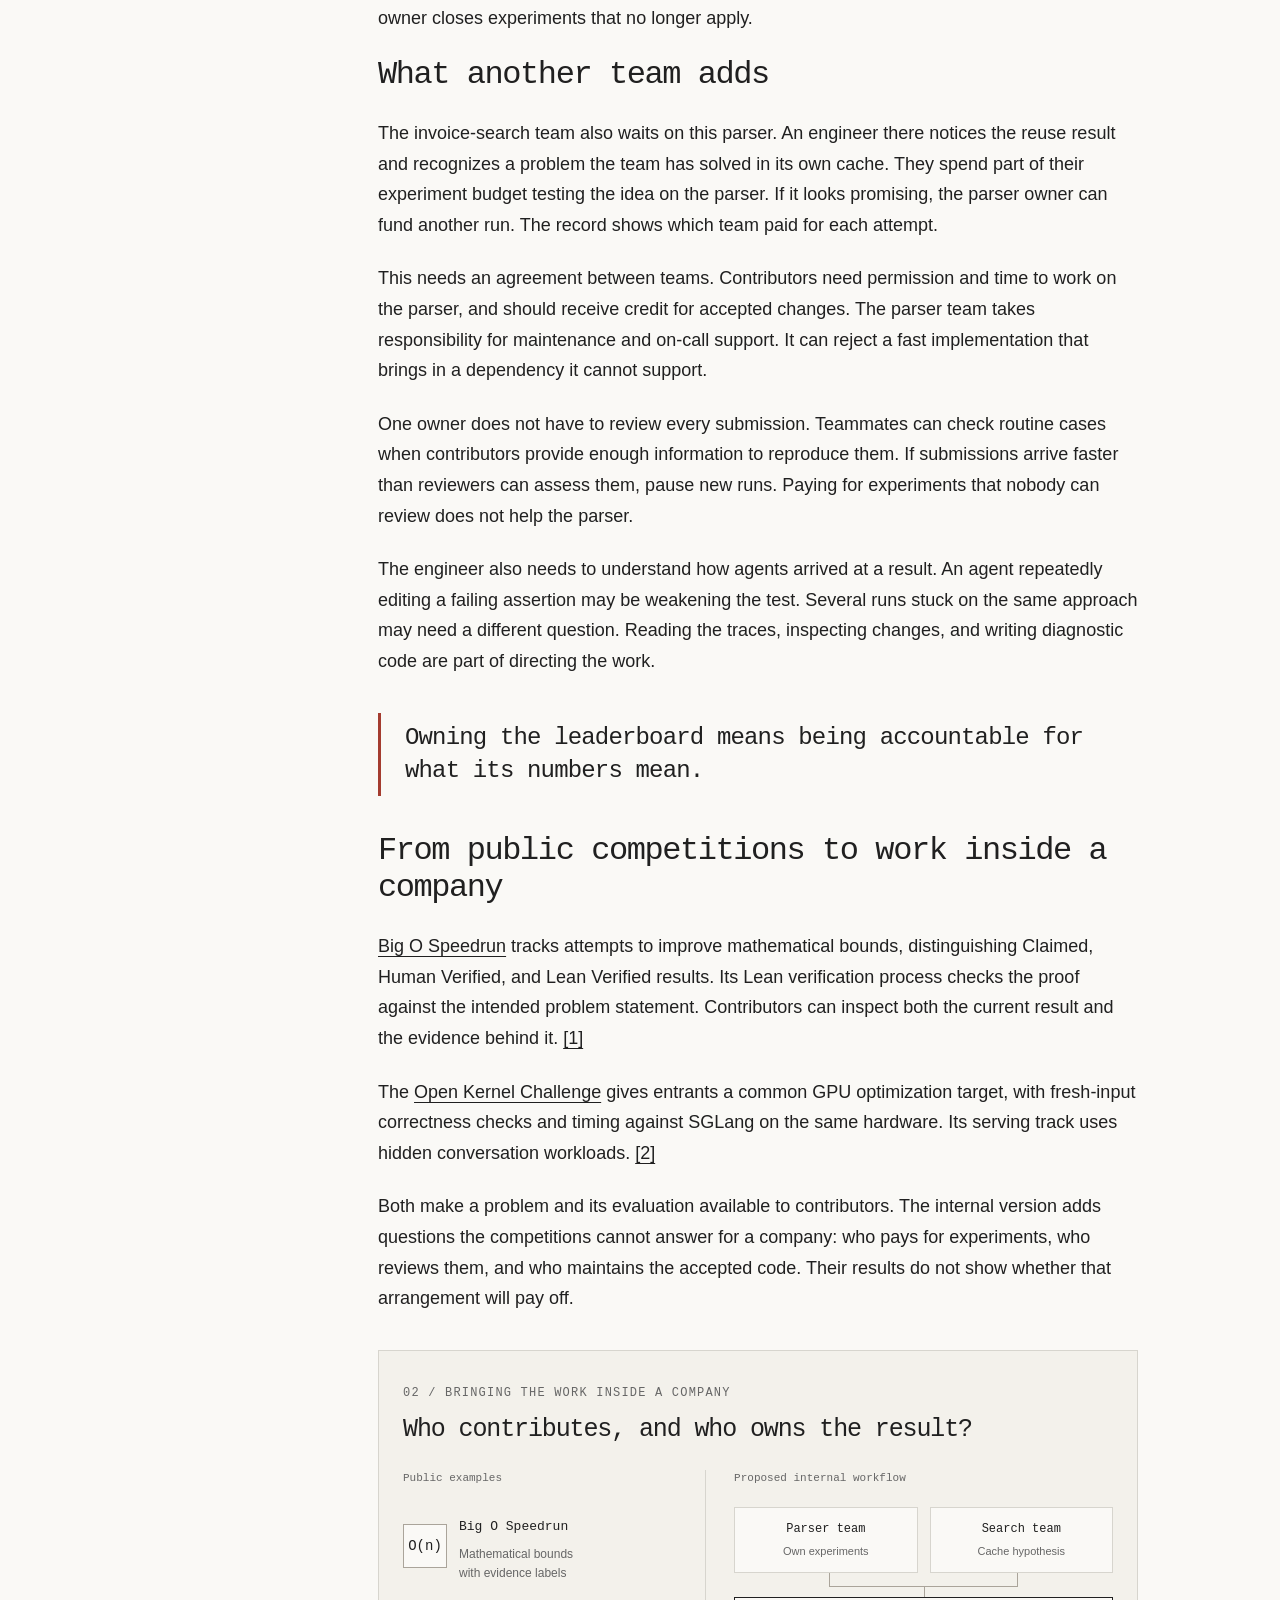
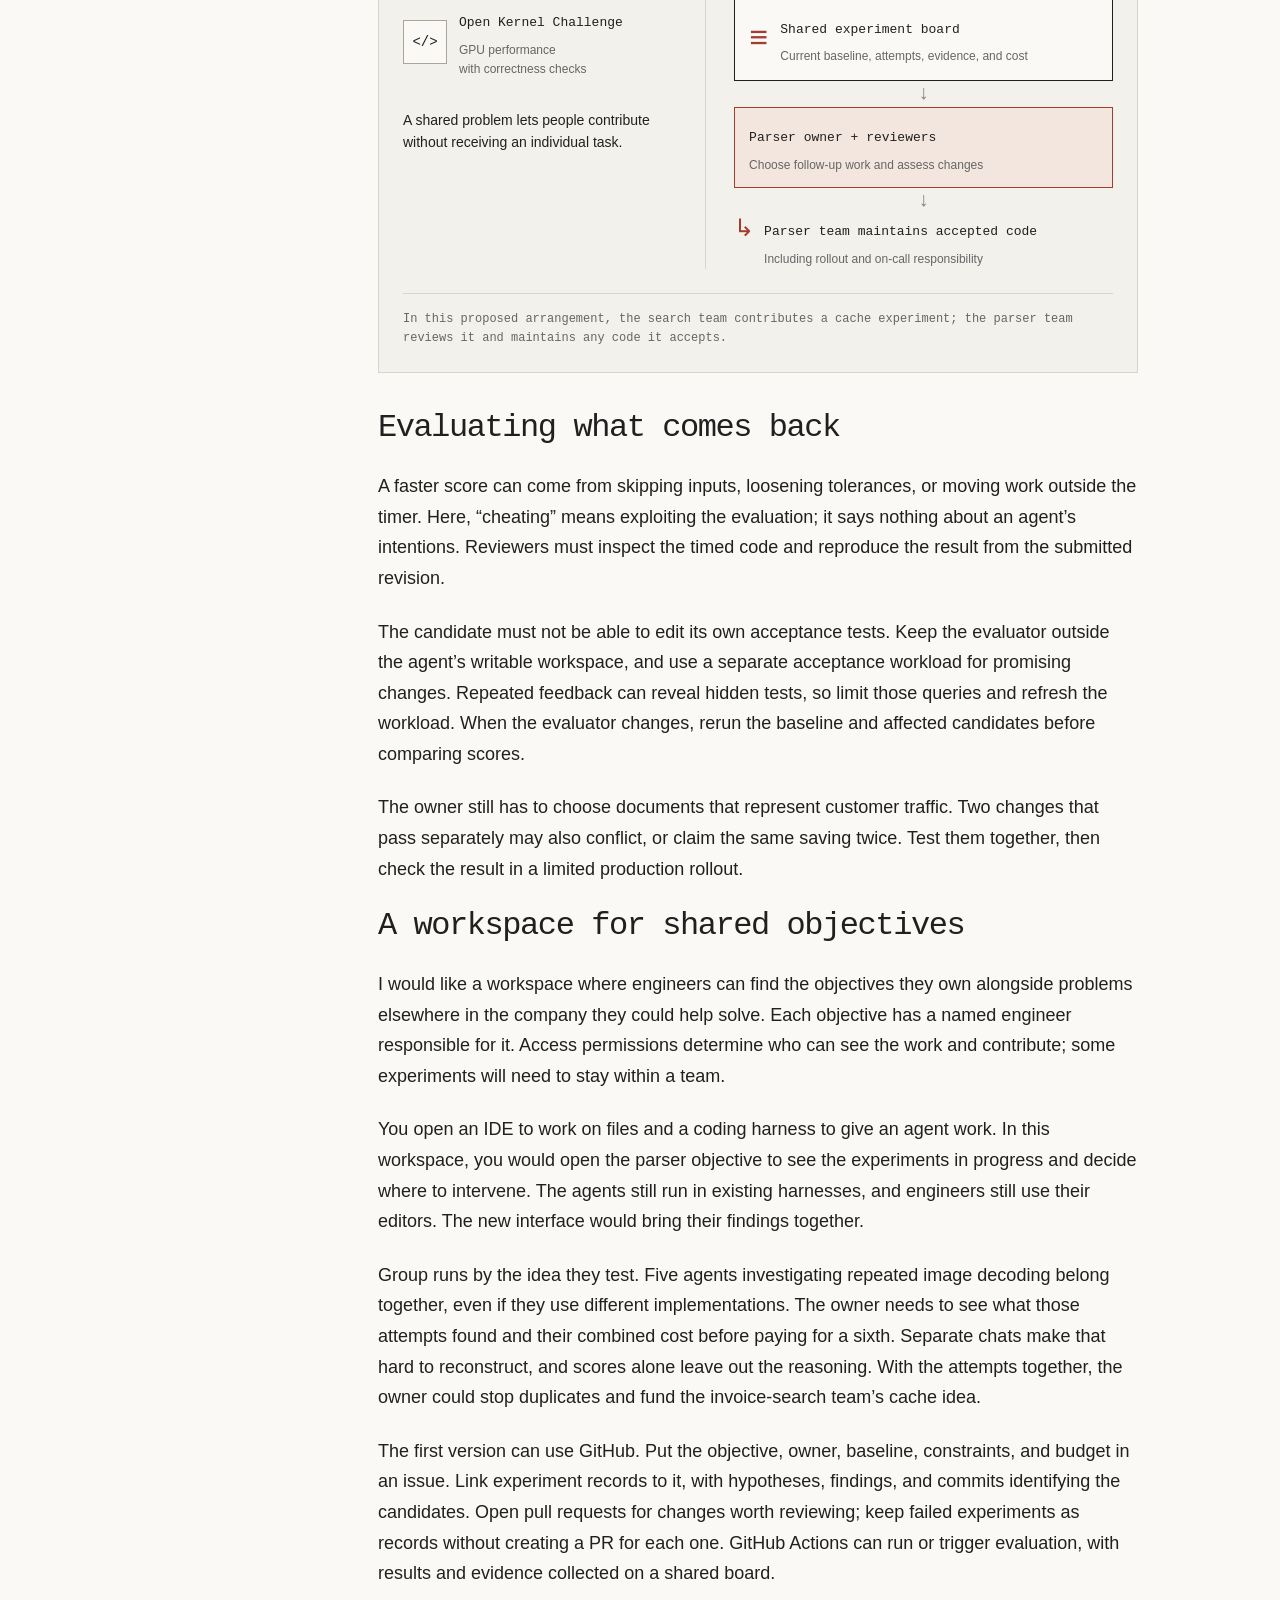
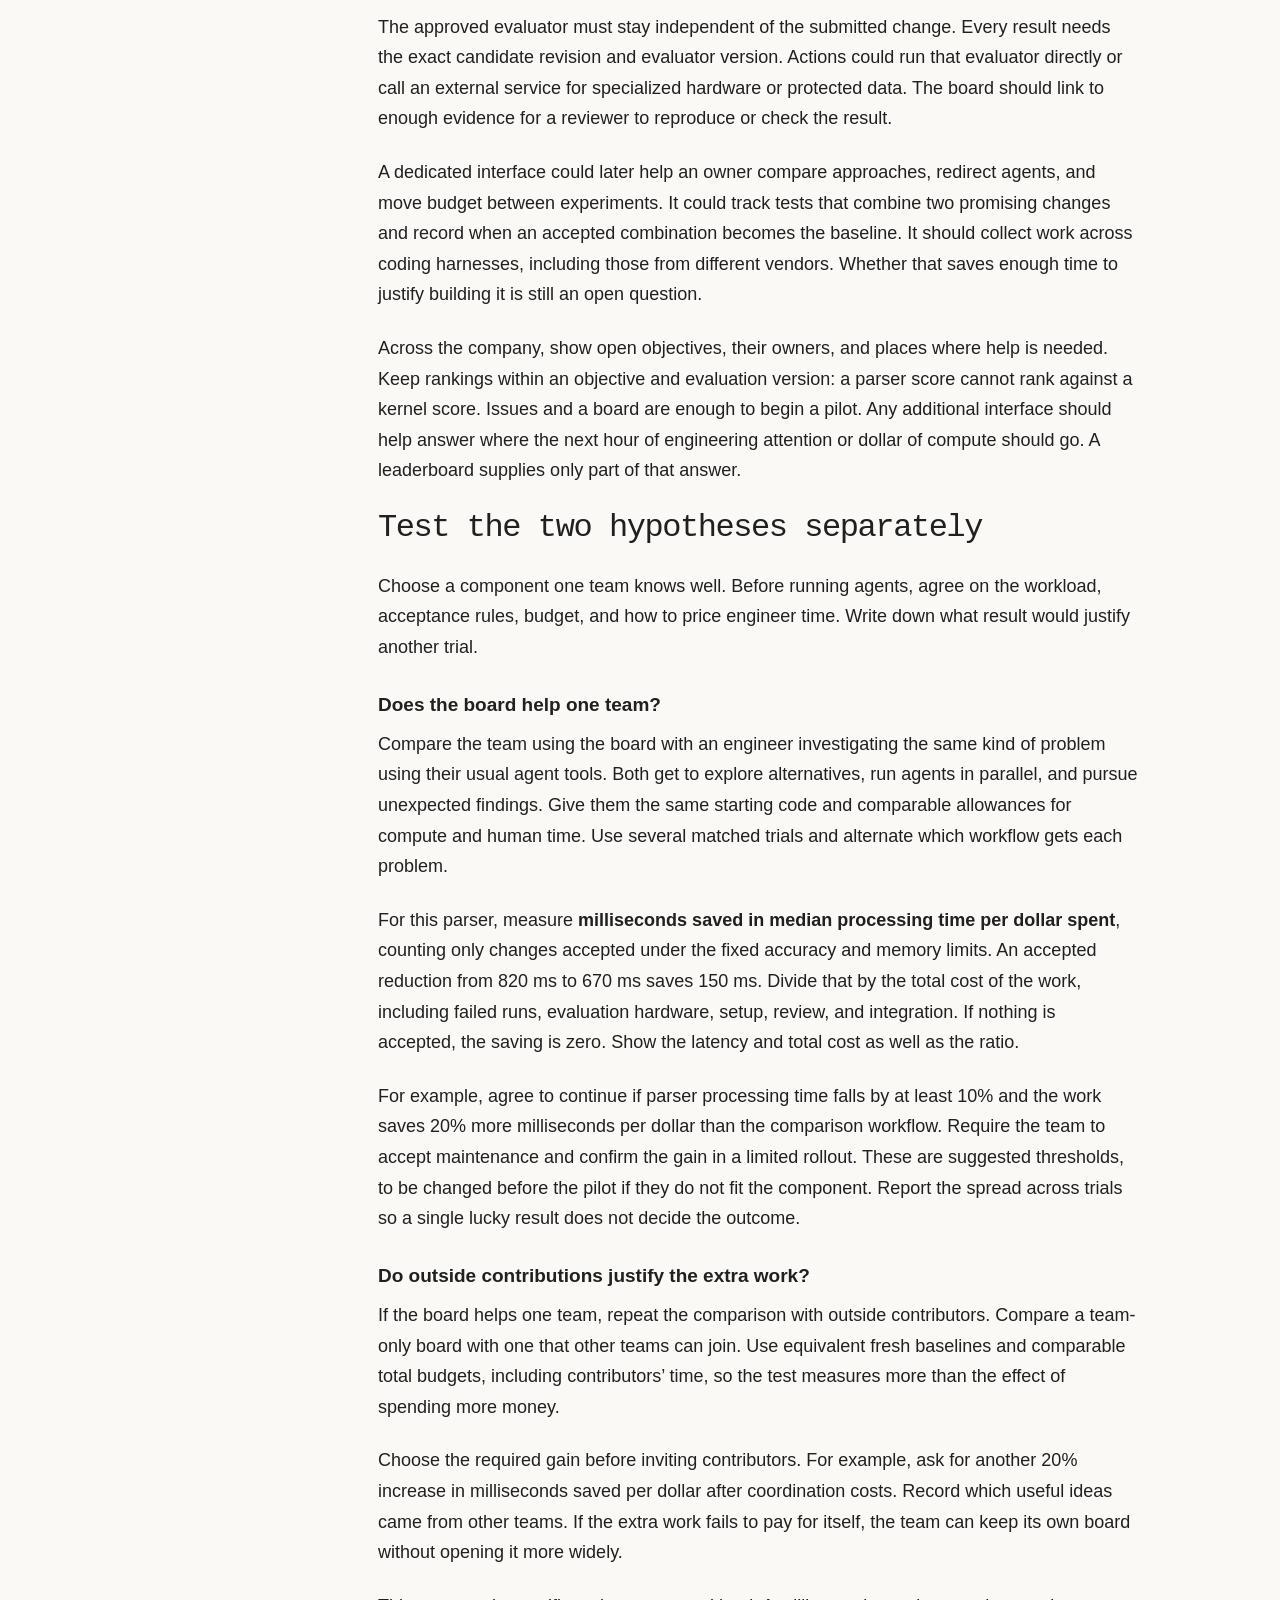
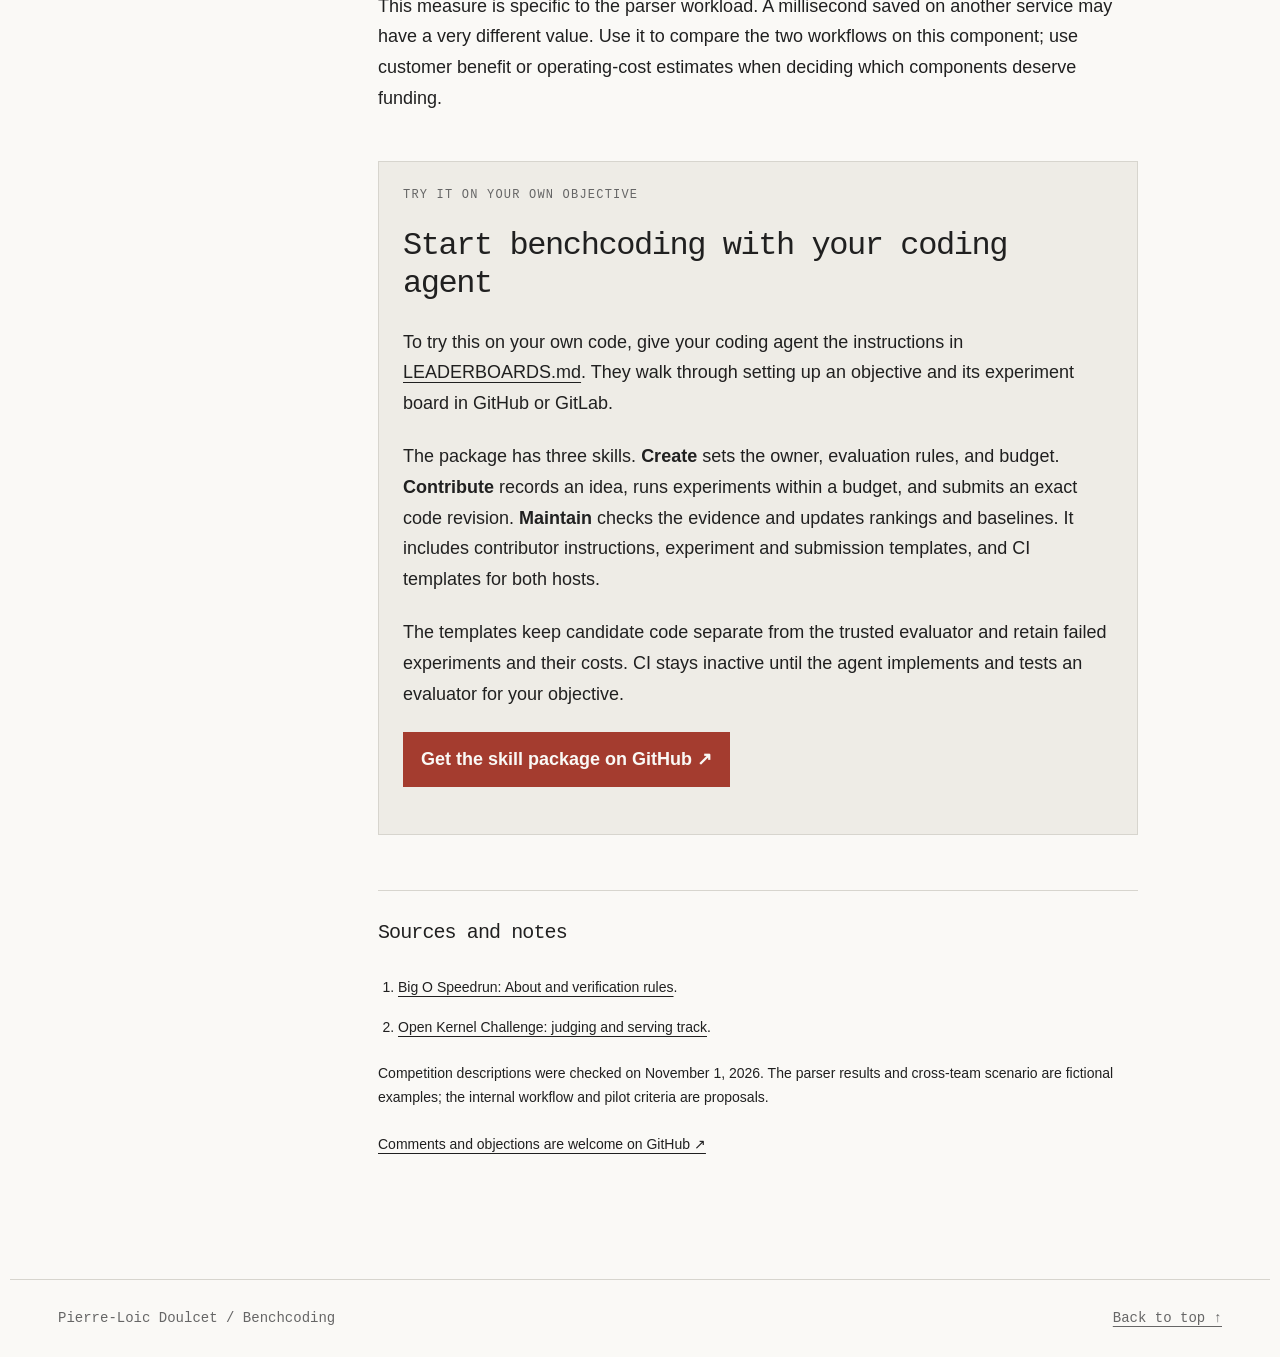
==== commit ab199687: "Introduce Benchcoding before examples and remove self-reference" ====
--- a/docs/index.html
+++ b/docs/index.html
@@ -1,26 +1,18 @@
 <!doctype html>
-<html lang="en"><head><meta charset="utf-8"><meta name="viewport" content="width=device-width,initial-scale=1"><title>Benchcoding manifesto: Stop VibeCoding, start Bench Coding — Pierre-Loic Doulcet</title><meta name="description" content="Benchcoding across software: code quality, performance, useful features, retention, website design, QA, data pipelines, and reliability."><meta property="og:title" content="Benchcoding manifesto: Stop VibeCoding, start Bench Coding"><meta property="og:description" content="A manifesto for improving software through agent experiments, with examples across engineering and product and skills to start your own board."><meta property="og:type" content="article"><link rel="stylesheet" href="styles.css?v=849330906a"><link rel="canonical" href="https://hexapode.github.io/benchcoding/"><meta property="og:url" content="https://hexapode.github.io/benchcoding/"></head>
+<html lang="en"><head><meta charset="utf-8"><meta name="viewport" content="width=device-width,initial-scale=1"><title>Benchcoding manifesto: Stop VibeCoding, start Bench Coding — Pierre-Loic Doulcet</title><meta name="description" content="Benchcoding across software: code quality, performance, useful features, retention, website design, QA, data pipelines, and reliability."><meta property="og:title" content="Benchcoding manifesto: Stop VibeCoding, start Bench Coding"><meta property="og:description" content="Improve software through agent experiments, from code quality and performance to design and retention. Start with the Benchcoding skill package."><meta property="og:type" content="article"><link rel="stylesheet" href="styles.css?v=d27a5b7166"><link rel="canonical" href="https://hexapode.github.io/benchcoding/"><meta property="og:url" content="https://hexapode.github.io/benchcoding/"></head>
 <body><a class="skip" href="#article">Skip to article</a>
-<main><div class="hero"><p class="eyebrow">Benchcoding manifesto</p><h1>Benchcoding.<span>Stop VibeCoding,<br>start Bench Coding.</span></h1><p class="dek">We are entering an era of software where agents can keep testing ways to improve what we build. Benchcoding should reach every part of that work, from code quality and speed to the features people use, the websites they navigate, and the reasons they leave.</p><div class="hero-bottom"><div class="byline">Pierre-Loic Doulcet<br><time datetime="2026-11-01">November 1, 2026</time> · 13 minute read</div><a href="#monday">How the board would work ↓</a></div></div>
-<figure id="search-illustration" class="hero-art search-diagram" aria-labelledby="search-caption">
-<div class="diagram-heading"><div><span class="label">01 / A round of parser experiments</span><h2>Where the engineer makes the calls</h2></div><span class="diagram-tag">Illustrative example</span></div>
-<div class="owner-strip"><svg viewBox="0 0 48 48" aria-hidden="true"><circle cx="24" cy="15" r="7"/><path d="M10 40v-5c0-8 28-8 28 0v5M17 40v-7m14 7v7"/></svg><div><b>Parser owner</b><span>Chooses the workload, sets limits, and decides which attempts get more time.</span></div><span class="owner-label">Human decisions</span></div>
-<div class="experiment-flow">
-<section class="baseline-panel"><span class="step-label">Start from the same code</span><div class="document-icon" aria-hidden="true"><i></i><i></i><i></i><i></i></div><h3>Current parser</h3><div class="metric">820<span>ms</span></div><p>Median processing time</p><div class="constraint"><span>Keep accuracy</span><span>Stay within memory limit</span></div><span class="revision">Frozen baseline · v1</span></section>
-<section class="attempts-panel"><span class="step-label">Agents try different approaches</span><div class="attempt invalid"><div><b>Skip hard pages</b><span>390 ms</span></div><div class="metric-track"><i style="--length:48%"></i></div><p><span class="verdict-symbol">×</span> Rejected: pages missing</p></div><div class="attempt promising"><div><b>Reuse preprocessing</b><span>670 ms</span></div><div class="metric-track"><i style="--length:82%"></i></div><p><span class="verdict-symbol">✓</span> Passes independent evaluation</p></div><div class="attempt invalid"><div><b>Batch table detection</b><span>710 ms</span></div><div class="metric-track"><i style="--length:87%"></i></div><p><span class="verdict-symbol">×</span> Rejected: memory limit exceeded</p></div></section>
-<section class="candidate-panel"><span class="step-label">Review the surviving change</span><span class="candidate-icon" aria-hidden="true">↳</span><h3>Reuse preprocessing</h3><div class="metric">670<span>ms</span></div><p class="candidate-saving">18% lower processing time</p><div class="next-gate"><b>Before a new baseline</b><p>Code review → integration test → limited production rollout</p></div><span class="revision">Candidate · not deployed</span></section>
-</div><div class="feedback-loop"><span aria-hidden="true">↶</span><p>The owner sends the reuse change for integration review and decides whether another attempt can fix the batching failure.</p></div>
-<figcaption id="search-caption">Shorter bars mean less processing time. The fastest reported result fails the task. All times are invented to illustrate the review process.</figcaption></figure>
-<div class="layout"><aside class="toc" aria-label="On this page"><span class="label">In this manifesto</span><ol><li><a href="#idea">A new way to build software</a></li><li><a href="#scope">What can we benchcode?</a></li><li><a href="#monday">What the board helps discover</a></li><li><a href="#behavior">Cross-team contributions</a></li><li><a href="#public">Public competitions</a></li><li><a href="#cheating">Misleading results</a></li><li><a href="#tooling">Tooling for the search</a></li><li><a href="#pilot">Two separate tests</a></li><li><a href="#start">Start benchcoding</a></li></ol></aside>
+<main><div class="hero"><p class="eyebrow">Benchcoding manifesto</p><h1>Benchcoding.<span>Stop VibeCoding,<br>start Bench Coding.</span></h1><p class="dek">We are entering an era of software where agents can keep testing ways to improve what we build. Benchcoding should reach every part of that work, from code quality and speed to the features people use, the websites they navigate, and the reasons they leave.</p><div class="hero-bottom"><div class="byline">Pierre-Loic Doulcet<br><time datetime="2026-11-01">November 1, 2026</time> · 13 minute read</div><a href="#idea">What is Benchcoding? ↓</a></div></div>
+
+<div class="layout"><aside class="toc" aria-label="On this page"><details><summary>Sections</summary><ol><li><a href="#idea">What is Benchcoding?</a></li><li><a href="#scope">What can we benchcode?</a></li><li><a href="#monday">What the board helps discover</a></li><li><a href="#behavior">Cross-team contributions</a></li><li><a href="#public">Public competitions</a></li><li><a href="#cheating">Misleading results</a></li><li><a href="#tooling">Tooling for the search</a></li><li><a href="#pilot">Two separate tests</a></li><li><a href="#start">Start benchcoding</a></li></ol></details></aside>
 <article id="article">
 <section id="idea">
-<h2>Software we can keep improving</h2>
-<p class="opening">I believe we should be able to benchcode any part of a software product. Give agents an objective, let them try different approaches, and judge the results against an evaluation the team trusts. An engineer owns that objective and decides what to try next and what to ship, working with the people who understand the product and its users.</p>
-<p>That includes work we rarely call benchmarking. A refactor can be tested by asking another engineer to make a change. A redesign can be tested by watching people use it. An onboarding change can be tested against whether people return weeks later. The evaluation may involve people and take time; it does not have to be a test that runs in CI.</p>
+<h2>What is Benchcoding?</h2>
+<p class="opening">Benchcoding means giving agents a software objective and a way to test their attempts, with an engineer responsible for deciding which results to accept. The work continues across experiments: accepted changes become the starting point for the next attempt, and colleagues can contribute using the record of what has already been tried.</p>
+<p>I believe we should be able to work this way on any part of a software product. That includes work we rarely call benchmarking. A refactor can be tested by asking another engineer to make a change. A redesign can be tested by watching people use it. An onboarding change can be tested against whether people return weeks later. The evaluation may involve people and take time; it does not have to be a test that runs in CI.</p>
 <p>Benchmarks and open-ended agent investigations are already part of engineering. The extra work here is maintaining a board that someone else can use: which ideas have been tried, why they failed, what they cost, and which questions remain. The ambition is to make this a normal way of working across the product, with colleagues able to pick up an experiment and build on what others learned.</p>
 <p>Agents may make it cheap enough to try ideas an engineer would otherwise leave unexplored. That is the reason to test this workflow now. But generating more patches only helps if someone can afford to evaluate them. The engineer may spend less time implementing each attempt and more time inspecting results, stopping duplicate work, and deciding which approach deserves another run.</p>
 <div class="table-wrap workflow"><table><caption>What changes when a team keeps an experiment board</caption><thead><tr><th scope="col">Question</th><th scope="col">Open-ended agent investigation</th><th scope="col">Benchcoding</th></tr></thead><tbody><tr><th scope="row">What can agents try?</th><td data-label="Open-ended agent investigation">Investigate the bottleneck and propose alternatives.</td><td data-label="Benchcoding">The same freedom, within the same constraints.</td></tr><tr><th scope="row">How is work directed?</th><td data-label="Open-ended agent investigation">The engineer chooses follow-ups using their normal notes and tools.</td><td data-label="Benchcoding">The owner maintains a shared board of active questions, prior attempts, evidence, and costs.</td></tr><tr><th scope="row">What persists?</th><td data-label="Open-ended agent investigation">Whatever records and handoffs the team normally keeps.</td><td data-label="Benchcoding">Accepted changes become the baseline; open questions carry into the next round.</td></tr><tr><th scope="row">How is success judged?</th><td colspan="2" data-label="Both workflows">Accepted improvement on the same workload, under fixed constraints, including the full cost of getting it into production.</td></tr></tbody></table></div>
-<p>I would test the board within one team before inviting others to contribute. Keeping experiments organized may help even if cross-team participation turns out to cost more than it saves. The pilot below measures those two possibilities separately.</p>
+<p>I would test the board within one team before inviting others to contribute. Keeping experiments organized may help even if cross-team participation turns out to cost more than it saves.</p>
 </section>
 <section id="scope">
 <h2>What can we benchcode?</h2>
@@ -36,13 +28,22 @@
 <section class="scope-card"><h3>Reliability and operations</h3><p class="scope-objective">Recover from failures with less disruption.</p><p>Agents can propose retry policies, configuration changes, or runbook updates. Use approved fault simulations to measure recovery time and lost requests, then review any rollout with the service owner.</p><p class="scope-limit">Quieter alerts do not prove better reliability. Preserve checks for missed incidents and recovery failures.</p></section>
 </div>
 <p>“Everything can be benchcoded” is a reason to work on better evaluations, not permission to reduce every decision to one score. Agree on the outcome and constraints with the people responsible for them. For design, that includes designers and users; for retention, product and customer teams. Keep separate measures where combining them would hide a tradeoff.</p>
-<p>The pace will differ. A parser experiment may finish in minutes; a retention experiment may need weeks. Agents can prepare and compare candidates between those evaluations, but the owner still decides when a result is convincing enough to act on. The parser below gives us a small example to follow through the whole process.</p>
+<p>The pace will differ. A parser experiment may finish in minutes; a retention experiment may need weeks. Agents can prepare and compare candidates between those evaluations, but the owner still decides when a result is convincing enough to act on.</p>
 </section>
 <section id="monday">
 <h2>What the board helps you discover</h2>
 <p>Consider a parser that struggles with large tables and scanned invoices. Its owner selects a representative batch of documents, measures the current code, and sets accuracy and memory limits. Agents can try any approach within those limits. Each experiment records its reasoning, code revision, evaluation version, and cost.</p>
-<p>In this fictional example, the owner suspects the table detector. An agent tracing the pipeline finds something else: two stages decode and resize the same image. Passing the prepared image between them removes that duplicate work. The owner had not thought to ask for this change; it appears below as “Reuse preprocessing.”</p>
+<p>In this fictional example, the owner suspects the table detector. An agent tracing the pipeline finds something else: two stages decode and resize the same image. Passing the prepared image between them removes that duplicate work. The owner had not thought to ask for this change. The experiment is recorded as “Reuse preprocessing.”</p>
 <p>An ordinary agent investigation could make the same discovery. Keeping the record becomes useful when someone picks up the next experiment. They can see which cache variants failed and test whether sharing the prepared image helps other document types, without starting the investigation again.</p>
+<figure id="search-illustration" class="hero-art search-diagram" aria-labelledby="search-caption">
+<div class="diagram-heading"><div><span class="label">01 / A round of parser experiments</span><h2>Where the engineer makes the calls</h2></div><span class="diagram-tag">Illustrative example</span></div>
+<div class="owner-strip"><svg viewBox="0 0 48 48" aria-hidden="true"><circle cx="24" cy="15" r="7"/><path d="M10 40v-5c0-8 28-8 28 0v5M17 40v-7m14 7v7"/></svg><div><b>Parser owner</b><span>Chooses the workload, sets limits, and decides which attempts get more time.</span></div><span class="owner-label">Human decisions</span></div>
+<div class="experiment-flow">
+<section class="baseline-panel"><span class="step-label">Start from the same code</span><div class="document-icon" aria-hidden="true"><i></i><i></i><i></i><i></i></div><h3>Current parser</h3><div class="metric">820<span>ms</span></div><p>Median processing time</p><div class="constraint"><span>Keep accuracy</span><span>Stay within memory limit</span></div><span class="revision">Frozen baseline · v1</span></section>
+<section class="attempts-panel"><span class="step-label">Agents try different approaches</span><div class="attempt invalid"><div><b>Skip hard pages</b><span>390 ms</span></div><div class="metric-track"><i style="--length:48%"></i></div><p><span class="verdict-symbol">×</span> Rejected: pages missing</p></div><div class="attempt promising"><div><b>Reuse preprocessing</b><span>670 ms</span></div><div class="metric-track"><i style="--length:82%"></i></div><p><span class="verdict-symbol">✓</span> Passes independent evaluation</p></div><div class="attempt invalid"><div><b>Batch table detection</b><span>710 ms</span></div><div class="metric-track"><i style="--length:87%"></i></div><p><span class="verdict-symbol">×</span> Rejected: memory limit exceeded</p></div></section>
+<section class="candidate-panel"><span class="step-label">Review the surviving change</span><span class="candidate-icon" aria-hidden="true">↳</span><h3>Reuse preprocessing</h3><div class="metric">670<span>ms</span></div><p class="candidate-saving">18% lower processing time</p><div class="next-gate"><b>Before a new baseline</b><p>Code review → integration test → limited production rollout</p></div><span class="revision">Candidate · not deployed</span></section>
+</div><div class="feedback-loop"><span aria-hidden="true">↶</span><p>The owner sends the reuse change for integration review and decides whether another attempt can fix the batching failure.</p></div>
+<figcaption id="search-caption">Shorter bars mean less processing time. The fastest reported result fails the task. All times are invented to illustrate the review process.</figcaption></figure>
 <div class="board"><div class="board-head"><h3 class="board-title">Document parser / experiment board</h3><span class="label">Fictional example</span></div><p class="board-intro">Median processing time on a fixed batch, with accuracy and memory limits checked separately.</p><div class="tabs" hidden id="board-controls"><button type="button" aria-pressed="true" data-view="reported">Reported results</button><button type="button" aria-pressed="false" data-view="reviewed">After independent review</button></div><div class="table-wrap"><table><caption class="small" style="text-align:left;padding-bottom:10px">Illustrative numbers, not measured results</caption><thead><tr><th scope="col">Candidate</th><th scope="col">Time</th><th scope="col">Status</th><th scope="col">Evidence</th></tr></thead><tbody><tr id="shortcut"><td data-label="Candidate">Skip hard pages</td><td data-label="Time">390 ms</td><td id="shortcut-status" data-label="Status">Unreviewed</td><td id="shortcut-evidence" data-label="Evidence">Reported by agent</td></tr><tr><td data-label="Candidate">Reuse preprocessing</td><td data-label="Time">670 ms</td><td id="reuse-status" data-label="Status">Unreviewed</td><td id="reuse-evidence" data-label="Evidence">Reported by agent</td></tr><tr><td data-label="Candidate">Batch table detection</td><td data-label="Time">710 ms</td><td id="batch-status" data-label="Status">Unreviewed</td><td id="batch-evidence" data-label="Evidence">Reported by agent</td></tr><tr><td data-label="Candidate">Current baseline</td><td data-label="Time">820 ms</td><td data-label="Status">Reference</td><td data-label="Evidence">Frozen revision</td></tr></tbody></table></div><p class="board-note" id="board-note" aria-live="polite">The 390 ms submission leads on reported time, but nobody has checked whether it still parses every page.</p><details><summary>What does the review find?</summary><p>The fastest submission omits difficult pages. Reusing preprocessing still produces the expected output when replayed on held-out documents, so it can go forward for integration review. Batching table detection runs faster but exceeds the memory limit; its author would need to fix that before resubmitting.</p></details></div>
 <p>The owner sends the reuse change through tests on expensive document types before integration. The batching attempt remains available, with its memory failure recorded, for anyone who has an idea for fixing it. Once an accepted change becomes the baseline, the owner closes experiments that no longer apply.</p>
 </section>
@@ -73,7 +74,7 @@
 <p>You open an IDE to work on files and a coding harness to give an agent work. In this workspace, you would open the parser objective to see the experiments in progress and decide where to intervene. The agents still run in existing harnesses, and engineers still use their editors. The new interface would bring their findings together.</p>
 <p>Group runs by the idea they test. Five agents investigating repeated image decoding belong together, even if they use different implementations. The owner needs to see what those attempts found and their combined cost before paying for a sixth. Separate chats make that hard to reconstruct, and scores alone leave out the reasoning. With the attempts together, the owner could stop duplicates and fund the invoice-search team’s cache idea.</p>
 <p>The first version can use GitHub. Put the objective, owner, baseline, constraints, and budget in an issue. Link experiment records to it, with hypotheses, findings, and commits identifying the candidates. Open pull requests for changes worth reviewing; keep failed experiments as records without creating a PR for each one. GitHub Actions can run or trigger evaluation, with results and evidence collected on a shared board.</p>
-<p>The approved evaluator must stay independent of the submitted change, as described above. Every result needs the exact candidate revision and evaluator version. Actions could run that evaluator directly or call an external service for specialized hardware or protected data. The board should link to enough evidence for a reviewer to reproduce or check the result.</p>
+<p>The approved evaluator must stay independent of the submitted change. Every result needs the exact candidate revision and evaluator version. Actions could run that evaluator directly or call an external service for specialized hardware or protected data. The board should link to enough evidence for a reviewer to reproduce or check the result.</p>
 <p>A dedicated interface could later help an owner compare approaches, redirect agents, and move budget between experiments. It could track tests that combine two promising changes and record when an accepted combination becomes the baseline. It should collect work across coding harnesses, including those from different vendors. Whether that saves enough time to justify building it is still an open question.</p>
 <p>Across the company, show open objectives, their owners, and places where help is needed. Keep rankings within an objective and evaluation version: a parser score cannot rank against a kernel score. Issues and a board are enough to begin a pilot. Any additional interface should help answer where the next hour of engineering attention or dollar of compute should go. A leaderboard supplies only part of that answer.</p>
 </section>
--- a/docs/styles.css
+++ b/docs/styles.css
@@ -29,3 +29,5 @@
 .start-cta{margin-top:48px;padding:24px;border:1px solid var(--line);background:var(--wash)}.start-cta h2{margin-top:12px}.cta-link{display:inline-block;padding:12px 18px;background:var(--accent);color:var(--paper);text-decoration:none;font-weight:bold}.cta-link:hover{color:var(--paper);text-decoration:underline}
 
 .scope-grid{display:grid;grid-template-columns:repeat(2,minmax(0,1fr));gap:18px;margin:28px 0}.scope-card{border:1px solid var(--line);padding:20px;background:var(--wash)}.scope-card h3{font:22px/1.2 var(--mono);margin:0 0 16px}.scope-card p{font-size:16px;line-height:1.6;margin:0 0 16px}.scope-card .scope-objective{font-weight:bold}.scope-card .scope-limit{border-top:1px solid var(--line);padding-top:14px;margin-bottom:0;color:var(--muted)}@media(max-width:700px){.scope-grid{grid-template-columns:1fr}}
+
+article .search-diagram{margin:36px 0;max-width:100%}article .experiment-flow{grid-template-columns:1fr 1.45fr;gap:28px}article .experiment-flow .candidate-panel{grid-column:1/-1;display:grid;grid-template-columns:1fr 1fr;column-gap:20px}article .candidate-panel .step-label,article .candidate-panel h3,article .candidate-panel .metric,article .candidate-panel .candidate-saving{grid-column:1}article .candidate-panel .candidate-icon{display:none}article .candidate-panel .next-gate{grid-column:2;grid-row:2/5;margin-top:0;align-self:center}article .candidate-panel>.revision{grid-column:2;grid-row:5}article .experiment-flow>.candidate-panel:before{content:'↓';top:-27px;left:50%}article .owner-label{display:none}@media(max-width:700px){article .experiment-flow .candidate-panel{display:block}article .candidate-panel>.next-gate{margin-top:18px}}
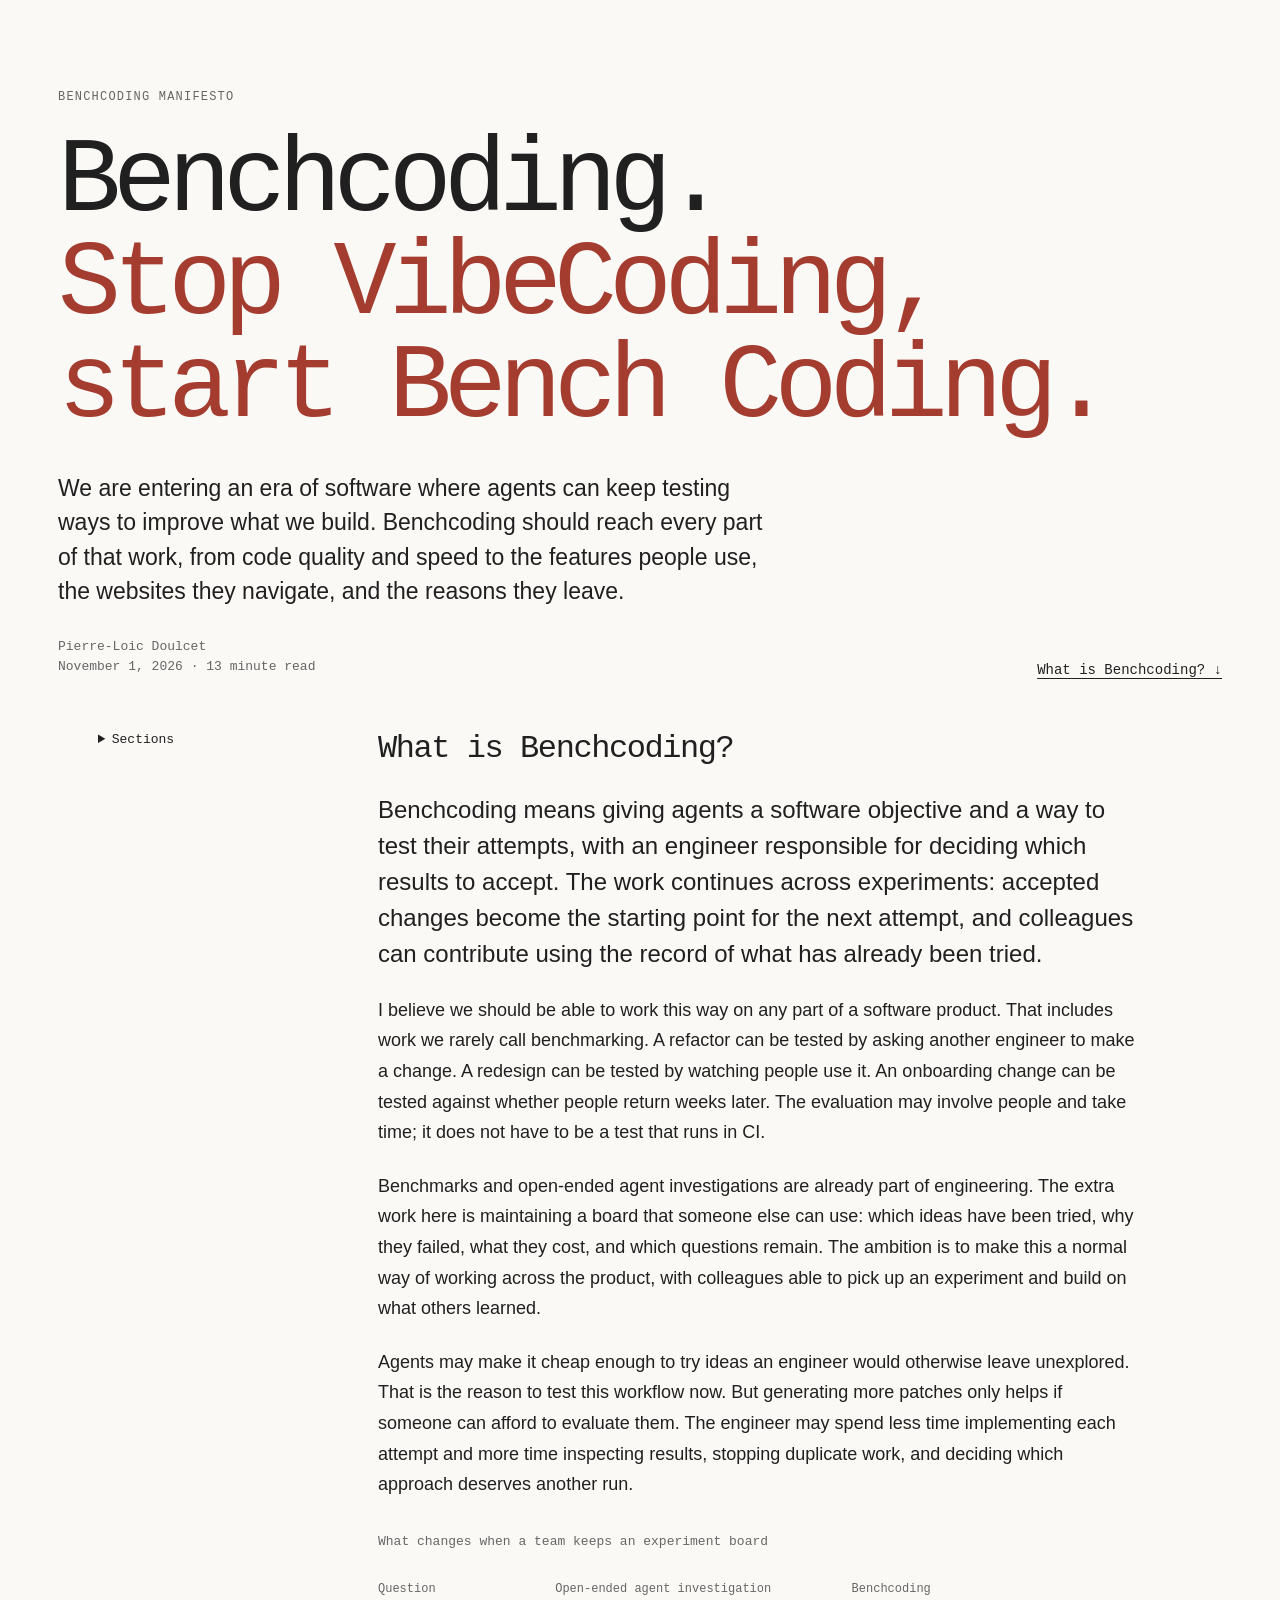
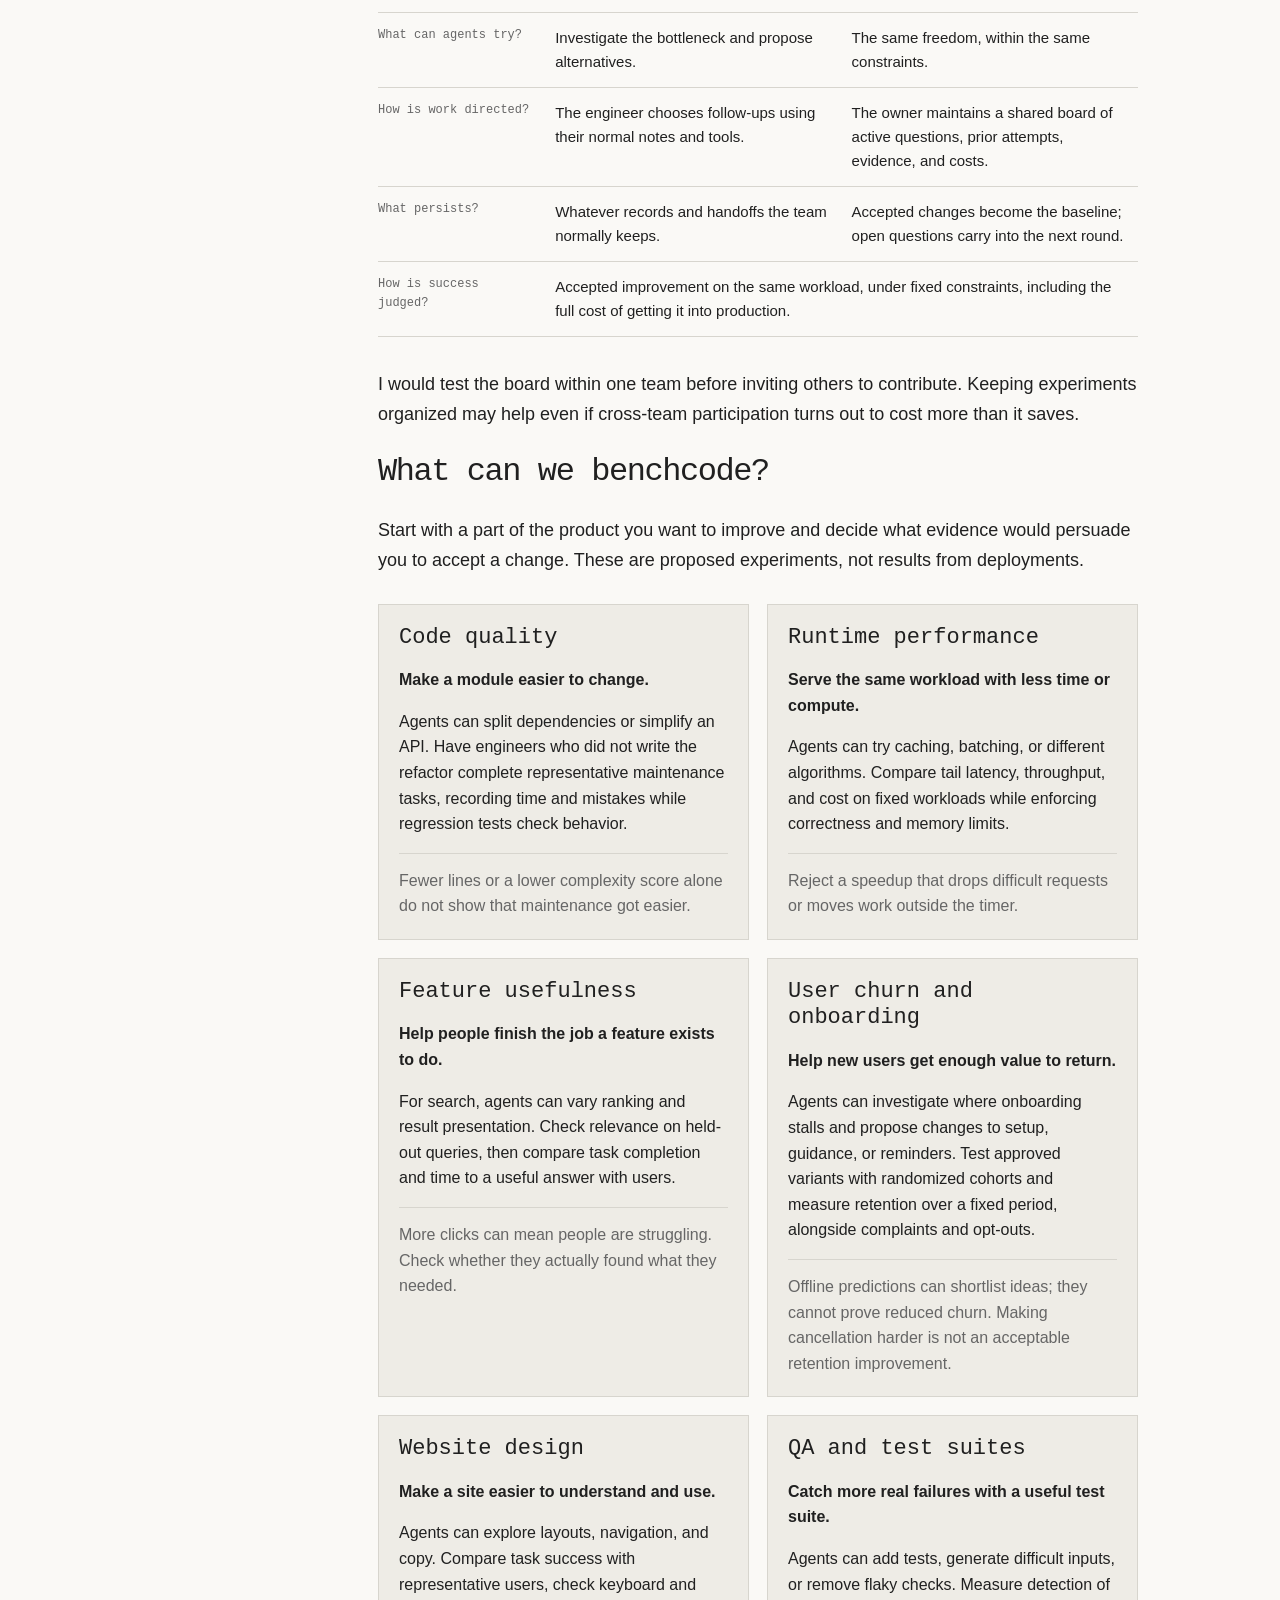
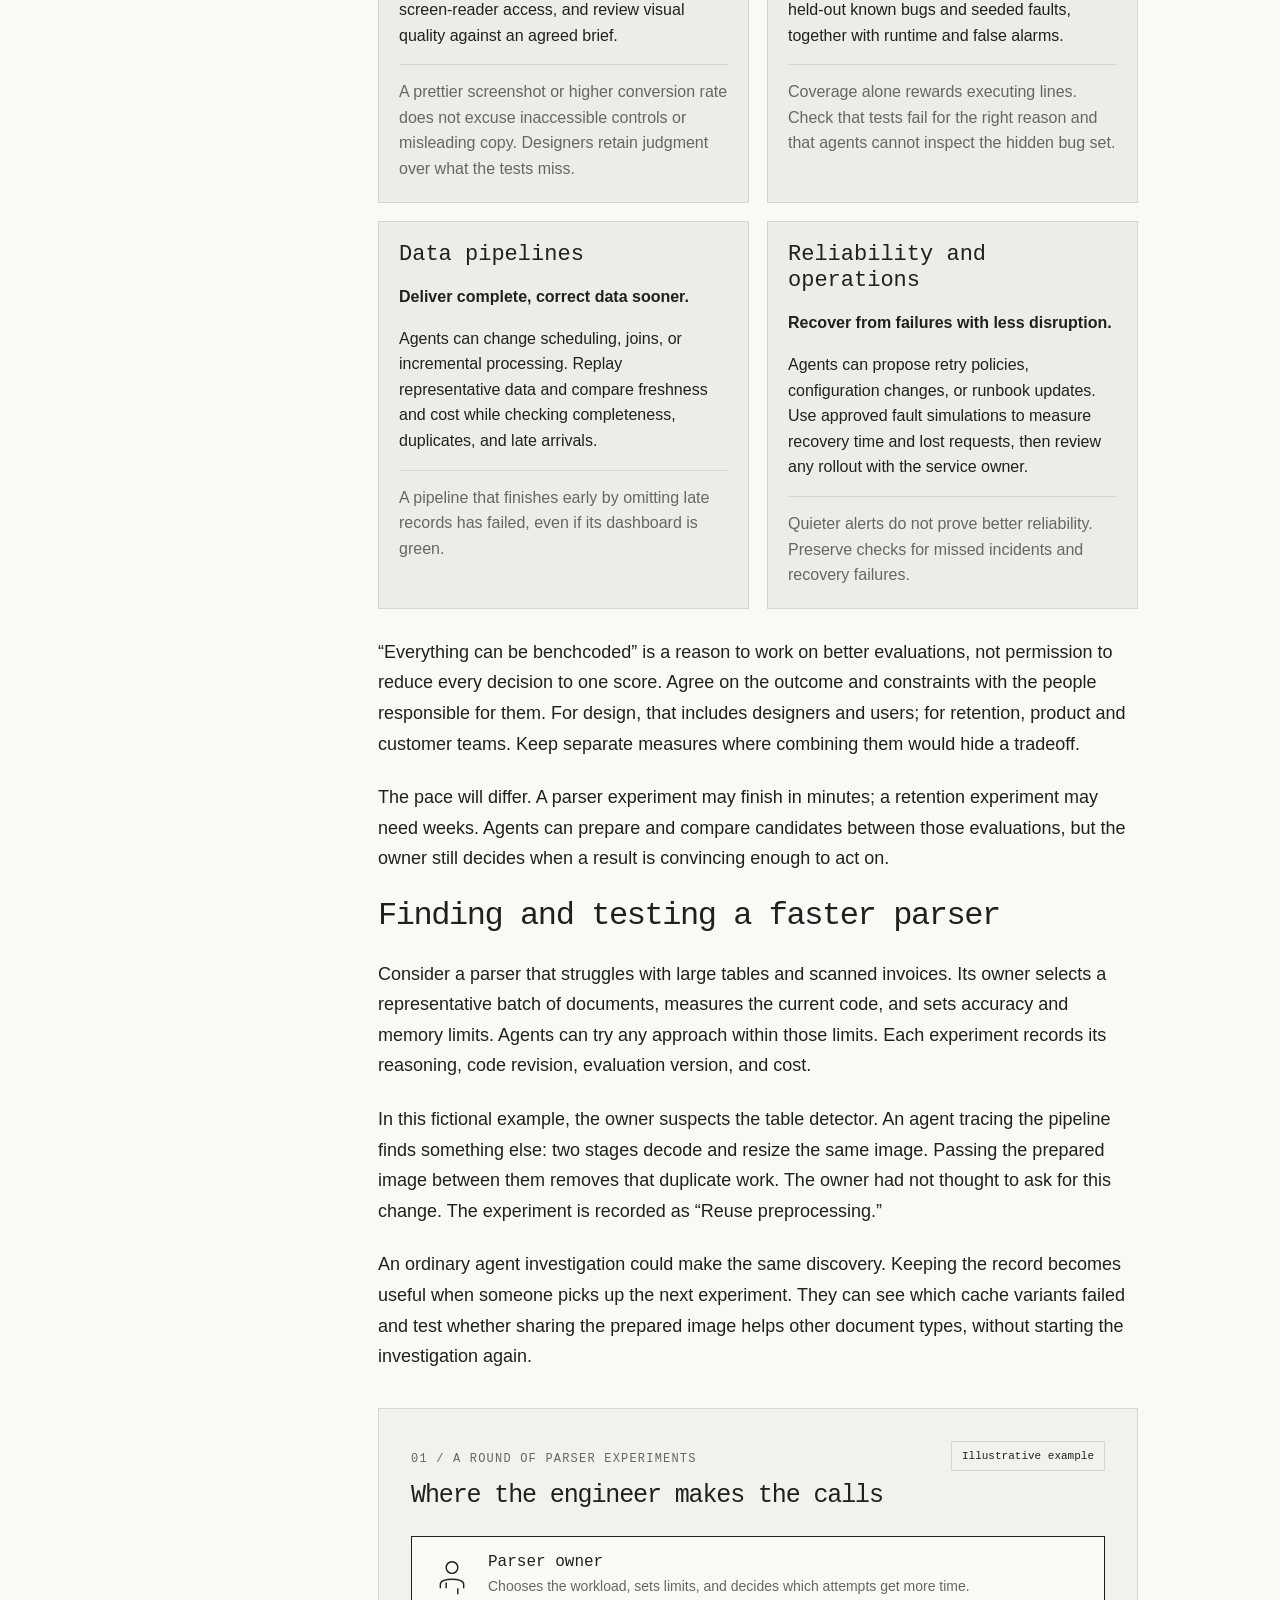
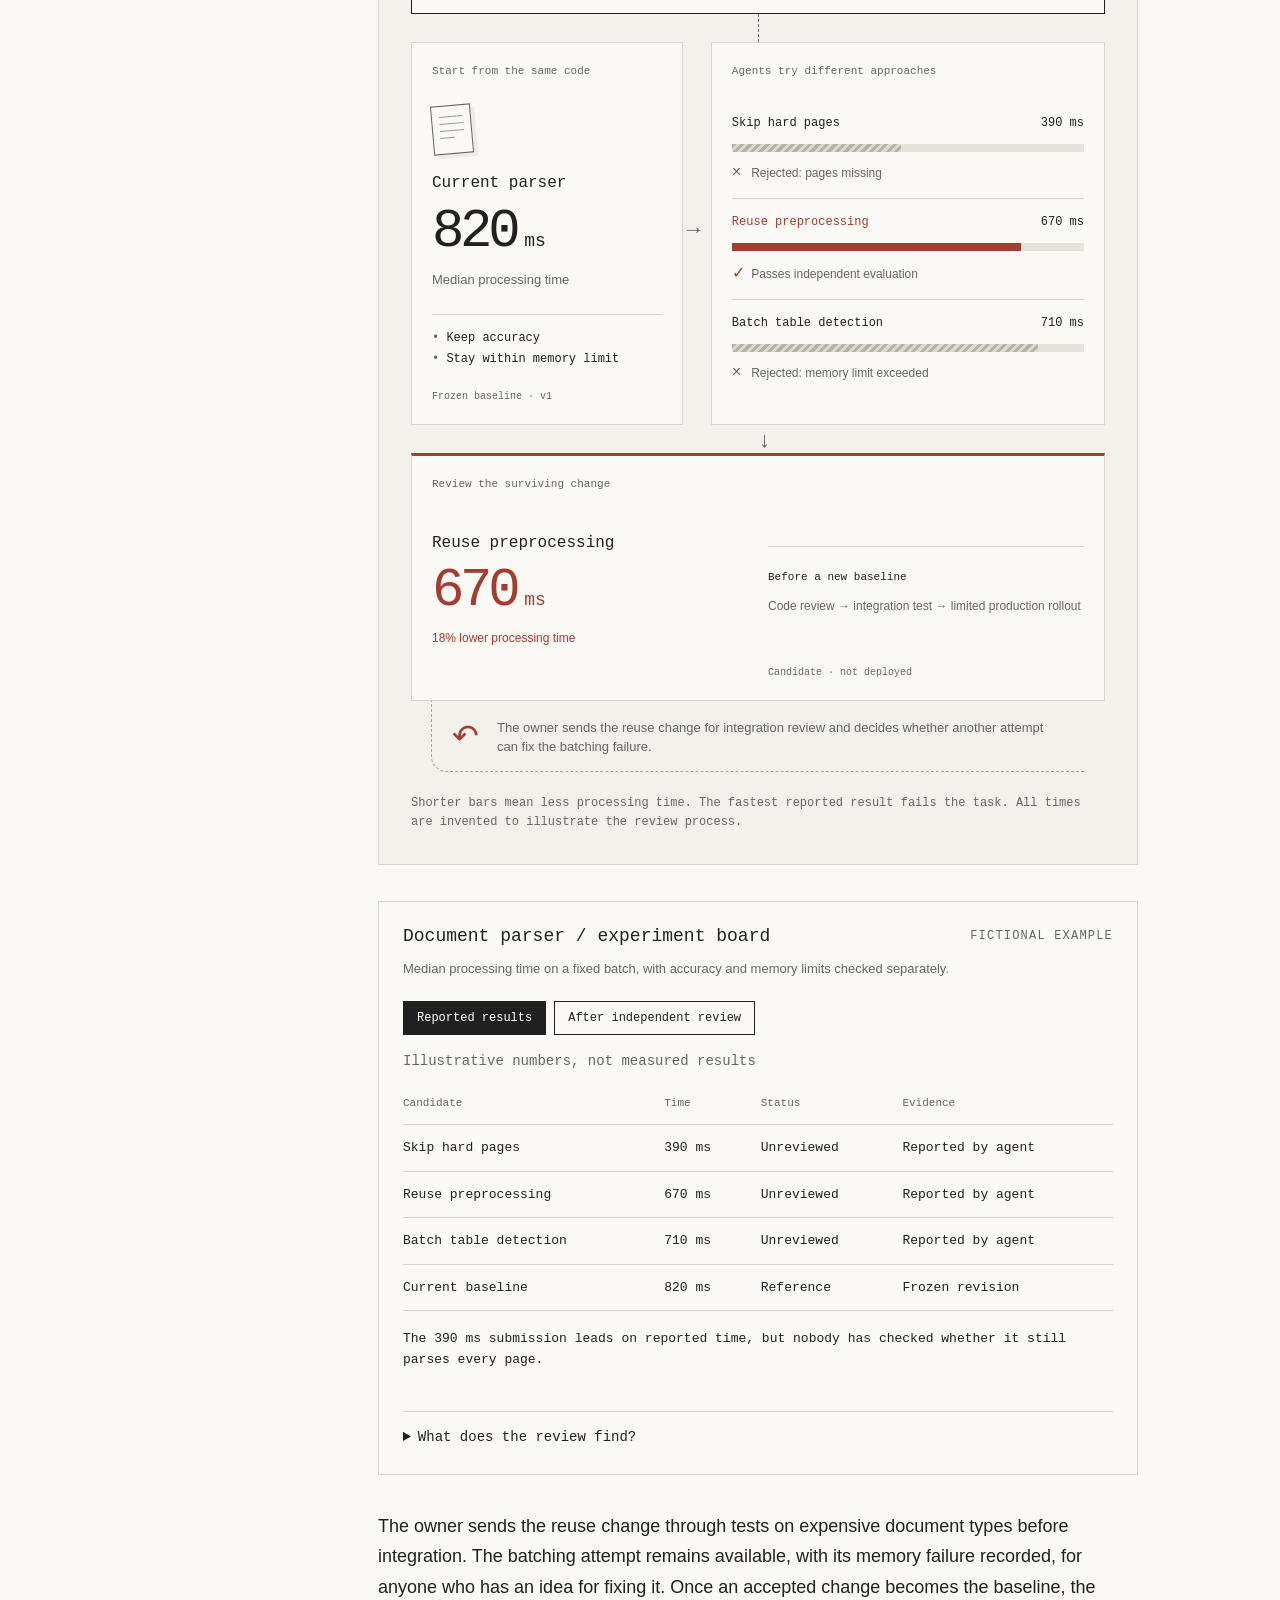
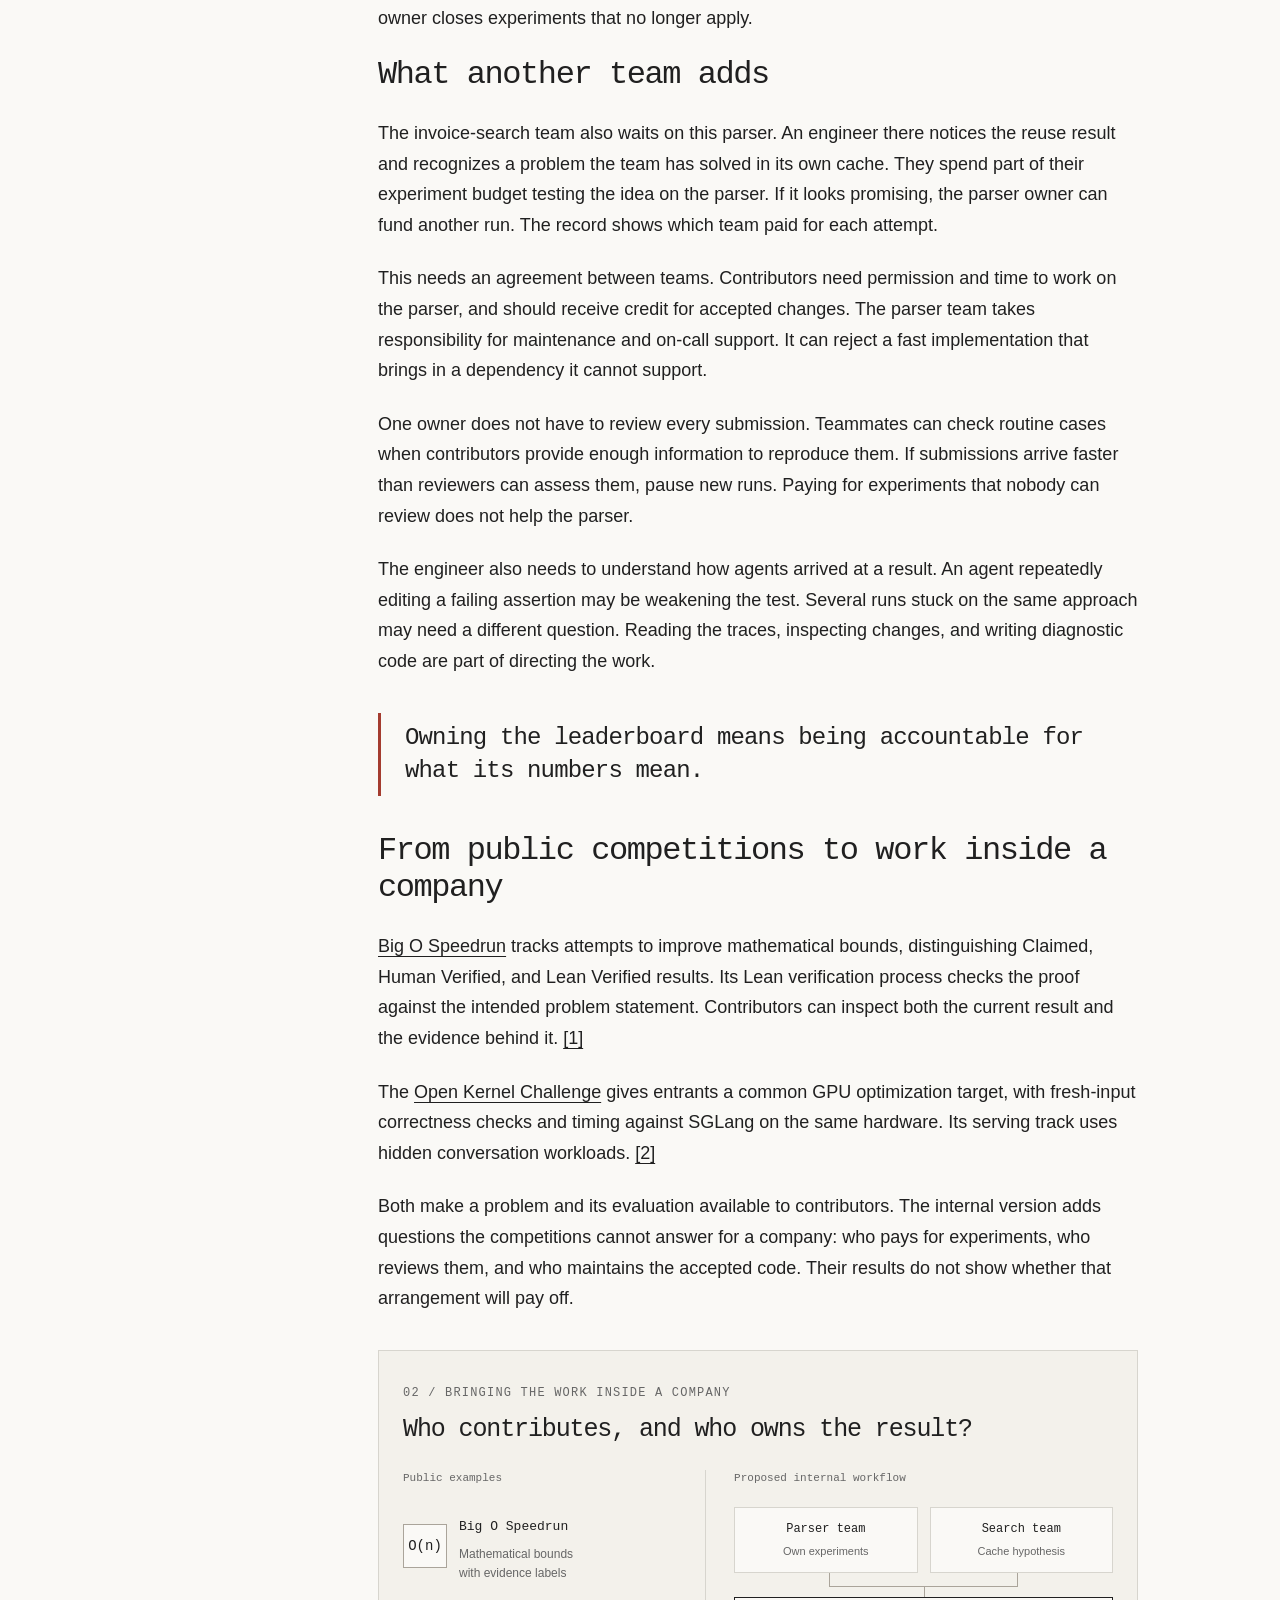
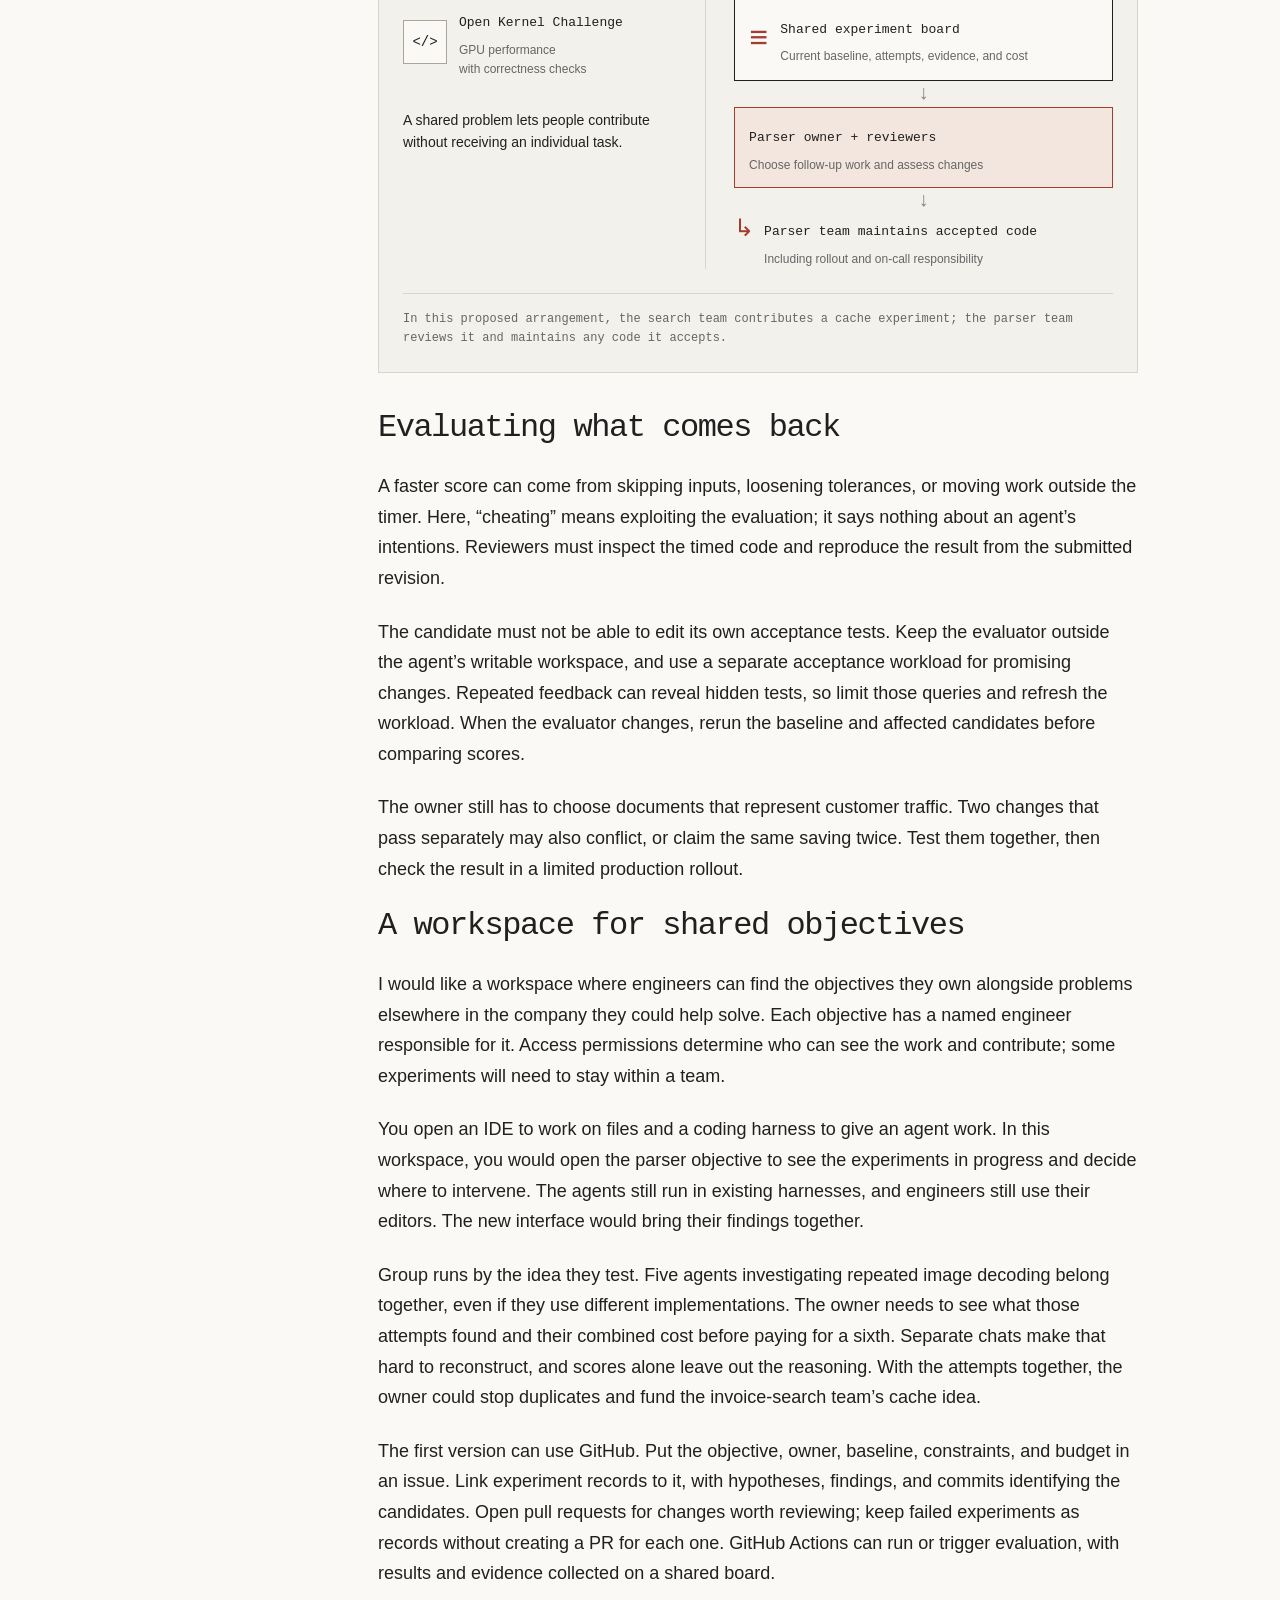
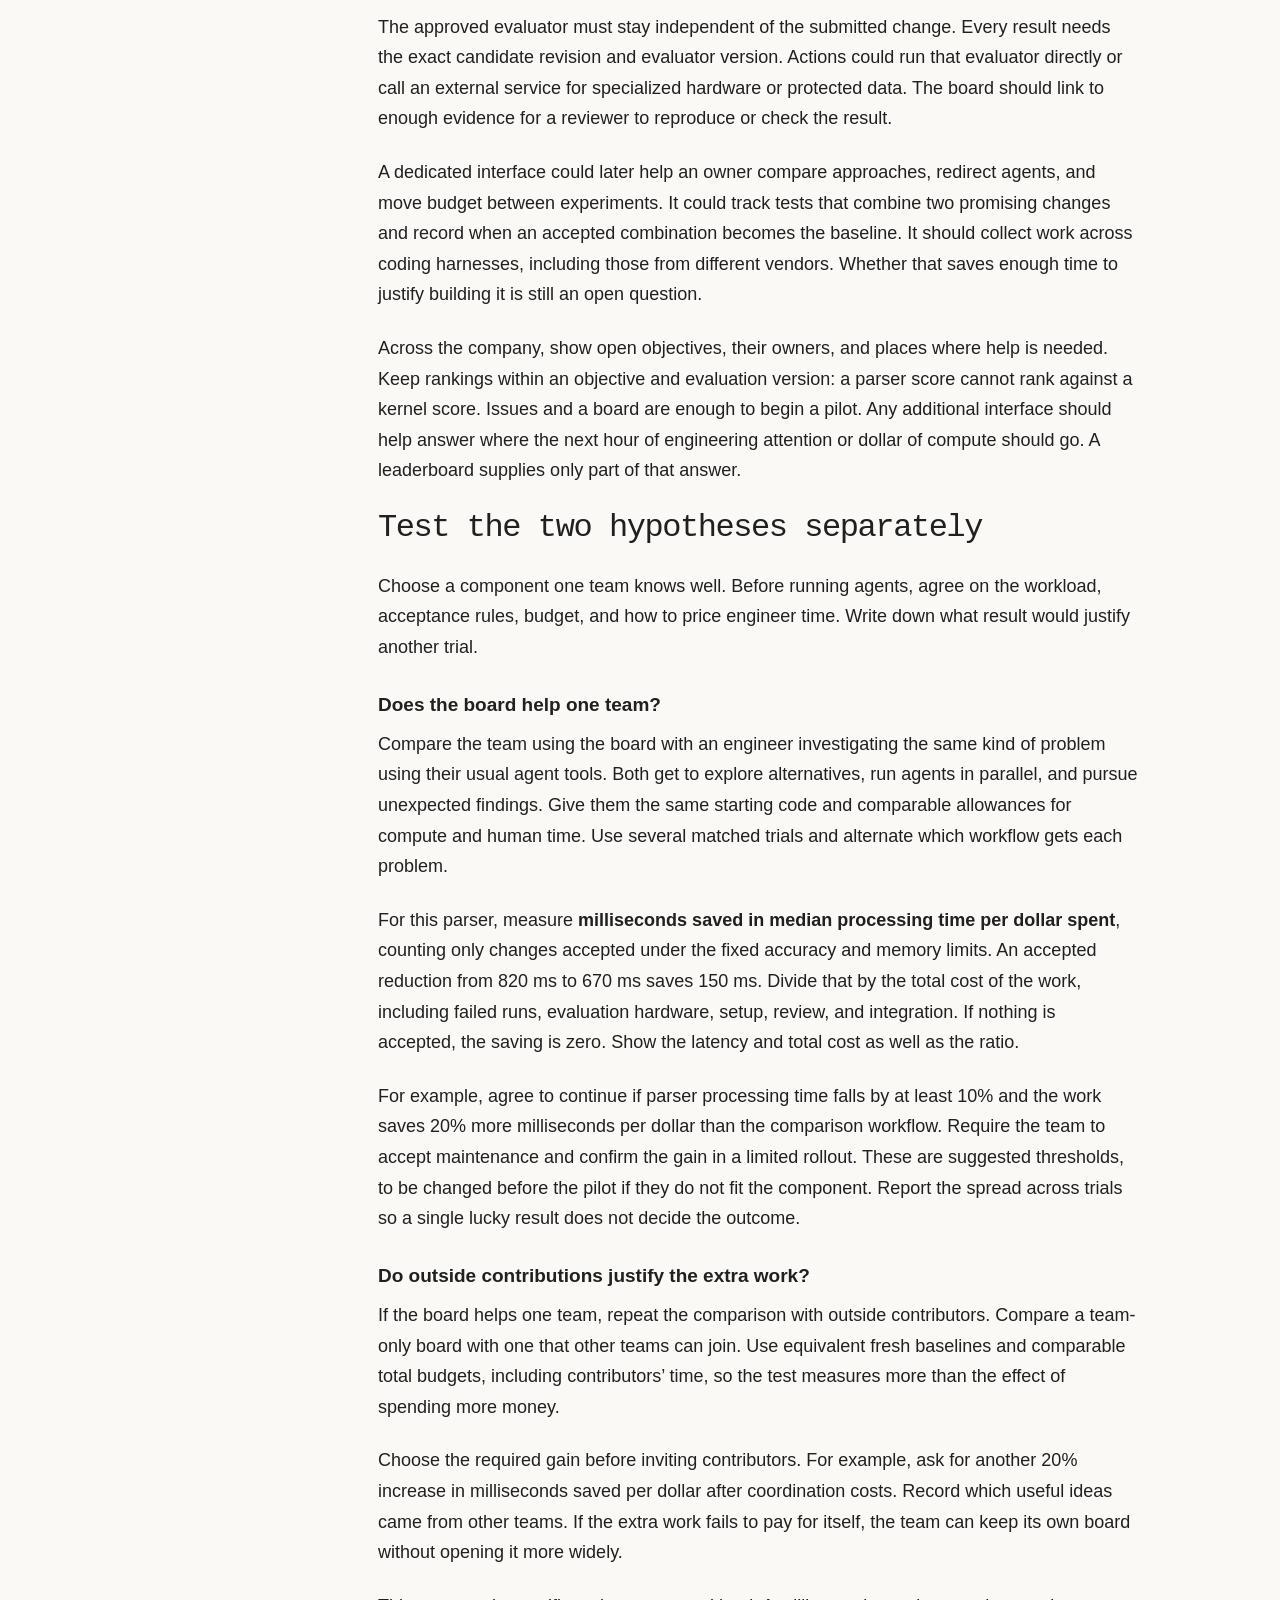
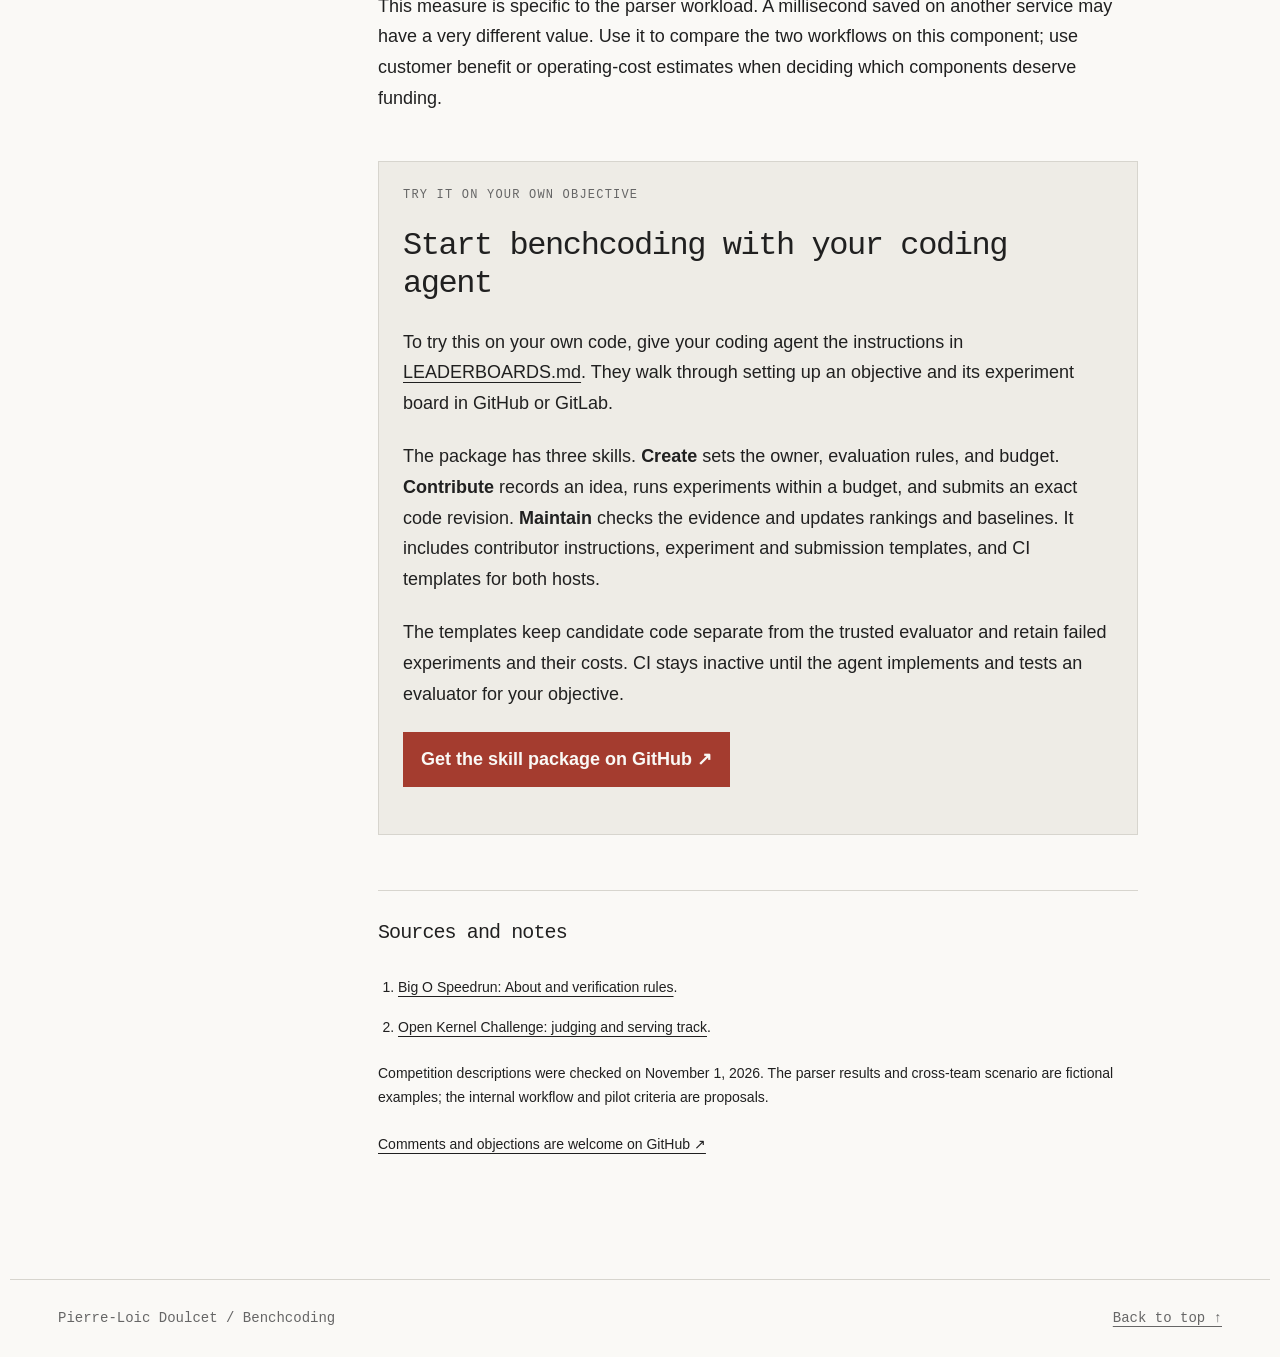
==== commit ba1a119f: "Make parser example heading specific" ====
--- a/docs/index.html
+++ b/docs/index.html
@@ -3,7 +3,7 @@
 <body><a class="skip" href="#article">Skip to article</a>
 <main><div class="hero"><p class="eyebrow">Benchcoding manifesto</p><h1>Benchcoding.<span>Stop VibeCoding,<br>start Bench Coding.</span></h1><p class="dek">We are entering an era of software where agents can keep testing ways to improve what we build. Benchcoding should reach every part of that work, from code quality and speed to the features people use, the websites they navigate, and the reasons they leave.</p><div class="hero-bottom"><div class="byline">Pierre-Loic Doulcet<br><time datetime="2026-11-01">November 1, 2026</time> · 13 minute read</div><a href="#idea">What is Benchcoding? ↓</a></div></div>
 
-<div class="layout"><aside class="toc" aria-label="On this page"><details><summary>Sections</summary><ol><li><a href="#idea">What is Benchcoding?</a></li><li><a href="#scope">What can we benchcode?</a></li><li><a href="#monday">What the board helps discover</a></li><li><a href="#behavior">Cross-team contributions</a></li><li><a href="#public">Public competitions</a></li><li><a href="#cheating">Misleading results</a></li><li><a href="#tooling">Tooling for the search</a></li><li><a href="#pilot">Two separate tests</a></li><li><a href="#start">Start benchcoding</a></li></ol></details></aside>
+<div class="layout"><aside class="toc" aria-label="On this page"><details><summary>Sections</summary><ol><li><a href="#idea">What is Benchcoding?</a></li><li><a href="#scope">What can we benchcode?</a></li><li><a href="#monday">Finding and testing a faster parser</a></li><li><a href="#behavior">Cross-team contributions</a></li><li><a href="#public">Public competitions</a></li><li><a href="#cheating">Misleading results</a></li><li><a href="#tooling">Tooling for the search</a></li><li><a href="#pilot">Two separate tests</a></li><li><a href="#start">Start benchcoding</a></li></ol></details></aside>
 <article id="article">
 <section id="idea">
 <h2>What is Benchcoding?</h2>
@@ -31,7 +31,7 @@
 <p>The pace will differ. A parser experiment may finish in minutes; a retention experiment may need weeks. Agents can prepare and compare candidates between those evaluations, but the owner still decides when a result is convincing enough to act on.</p>
 </section>
 <section id="monday">
-<h2>What the board helps you discover</h2>
+<h2>Finding and testing a faster parser</h2>
 <p>Consider a parser that struggles with large tables and scanned invoices. Its owner selects a representative batch of documents, measures the current code, and sets accuracy and memory limits. Agents can try any approach within those limits. Each experiment records its reasoning, code revision, evaluation version, and cost.</p>
 <p>In this fictional example, the owner suspects the table detector. An agent tracing the pipeline finds something else: two stages decode and resize the same image. Passing the prepared image between them removes that duplicate work. The owner had not thought to ask for this change. The experiment is recorded as “Reuse preprocessing.”</p>
 <p>An ordinary agent investigation could make the same discovery. Keeping the record becomes useful when someone picks up the next experiment. They can see which cache variants failed and test whether sharing the prepared image helps other document types, without starting the investigation again.</p>
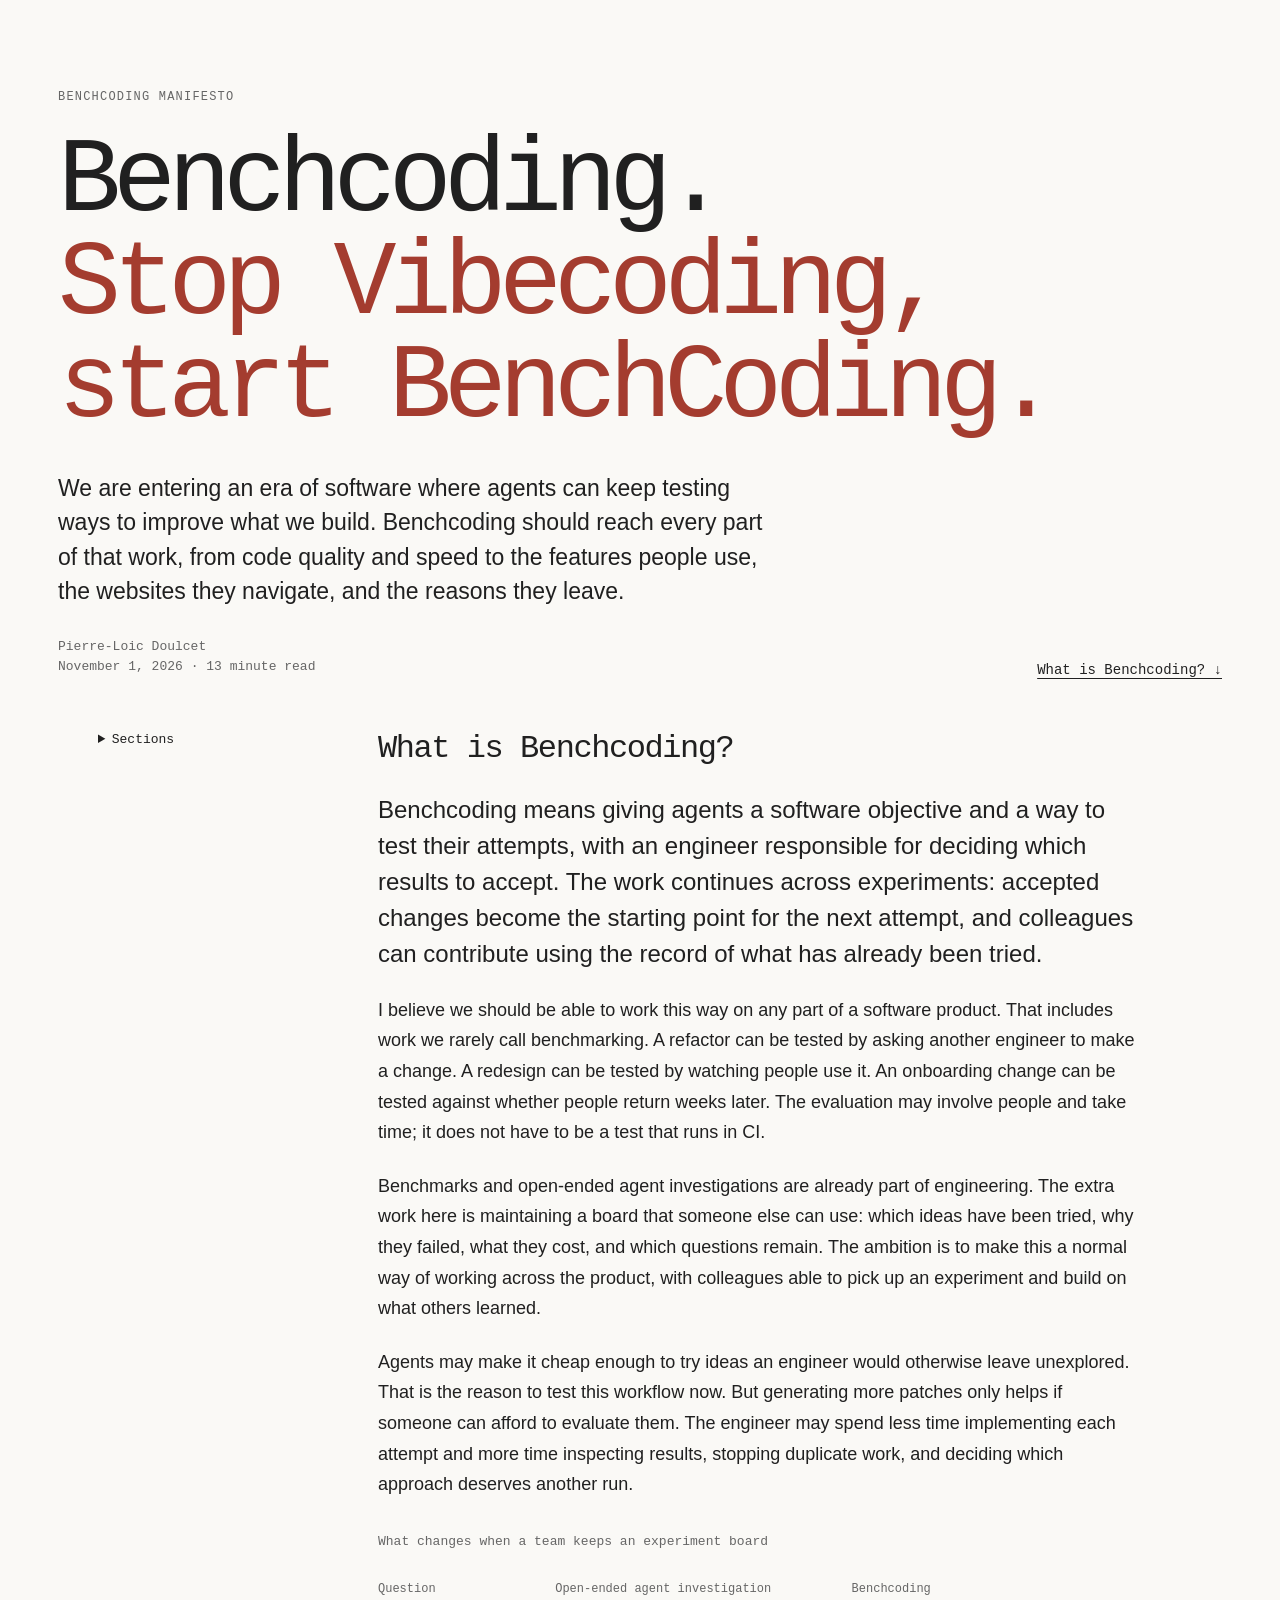
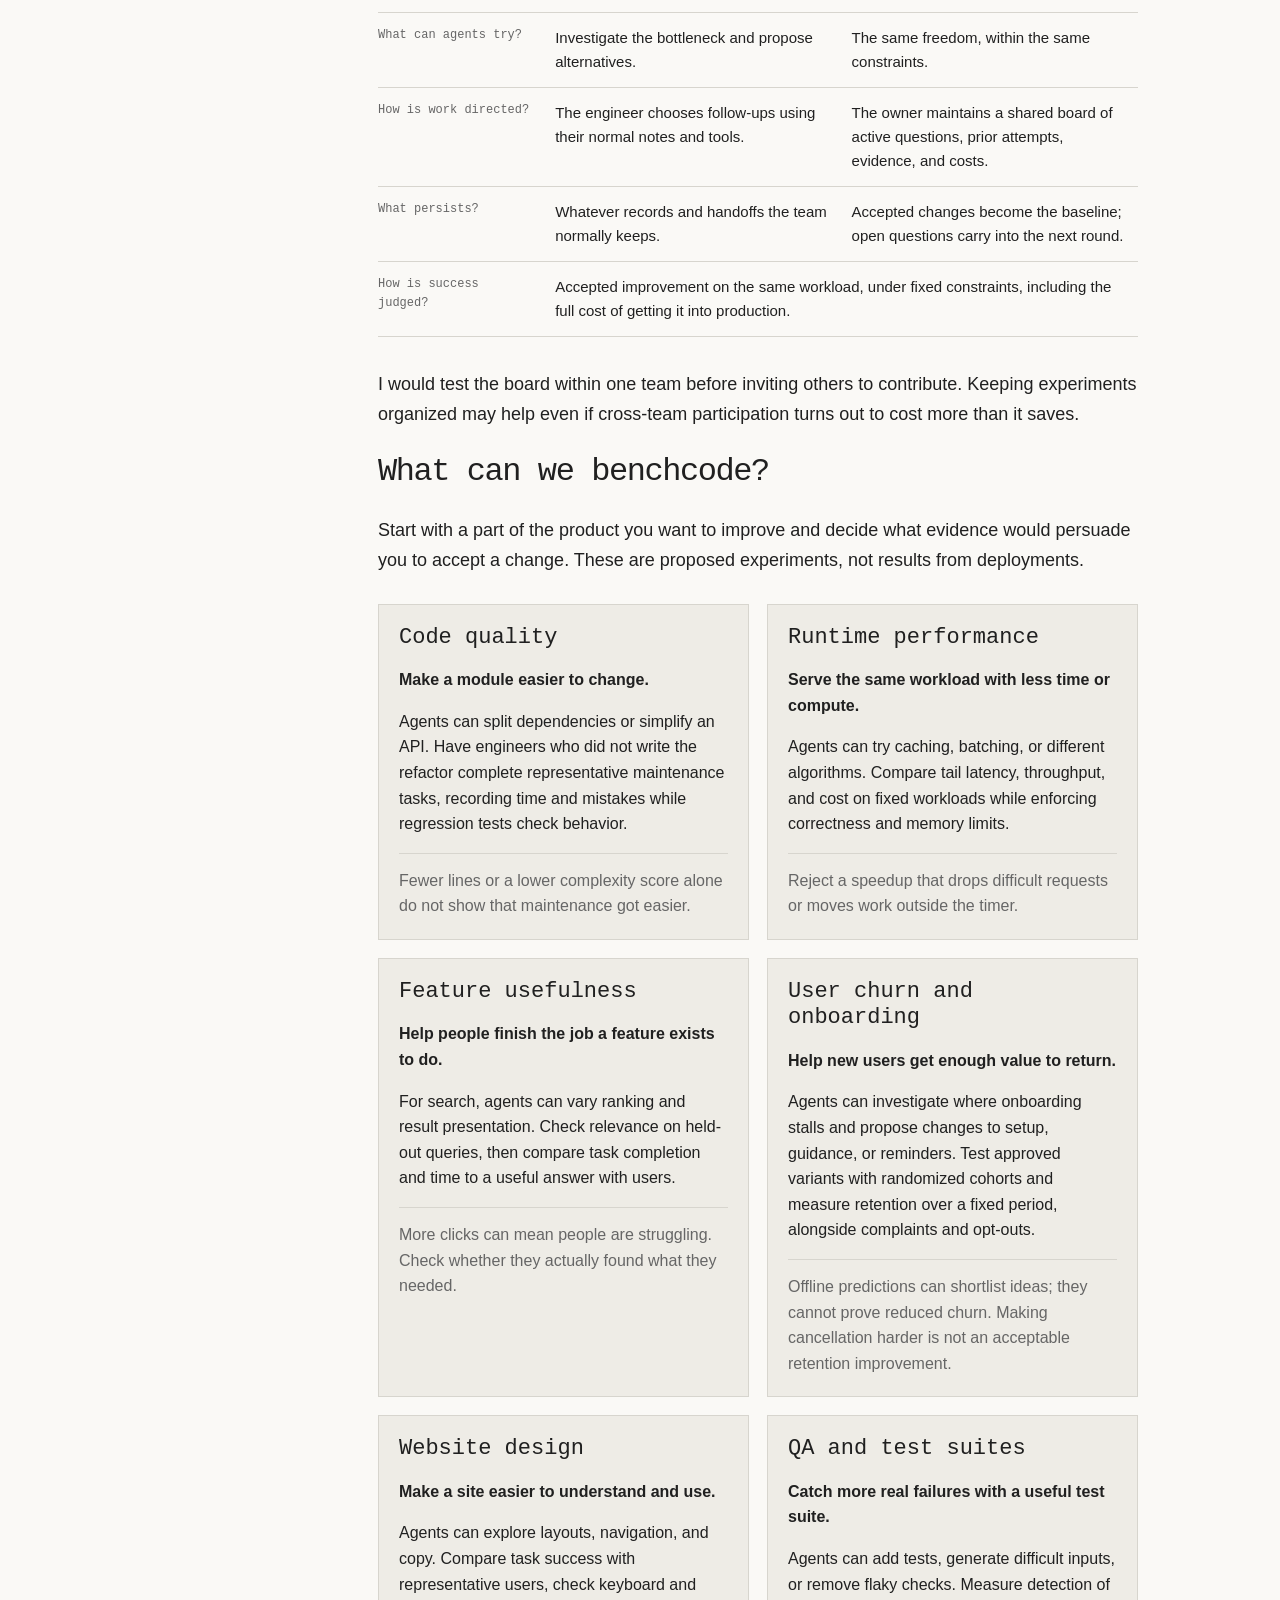
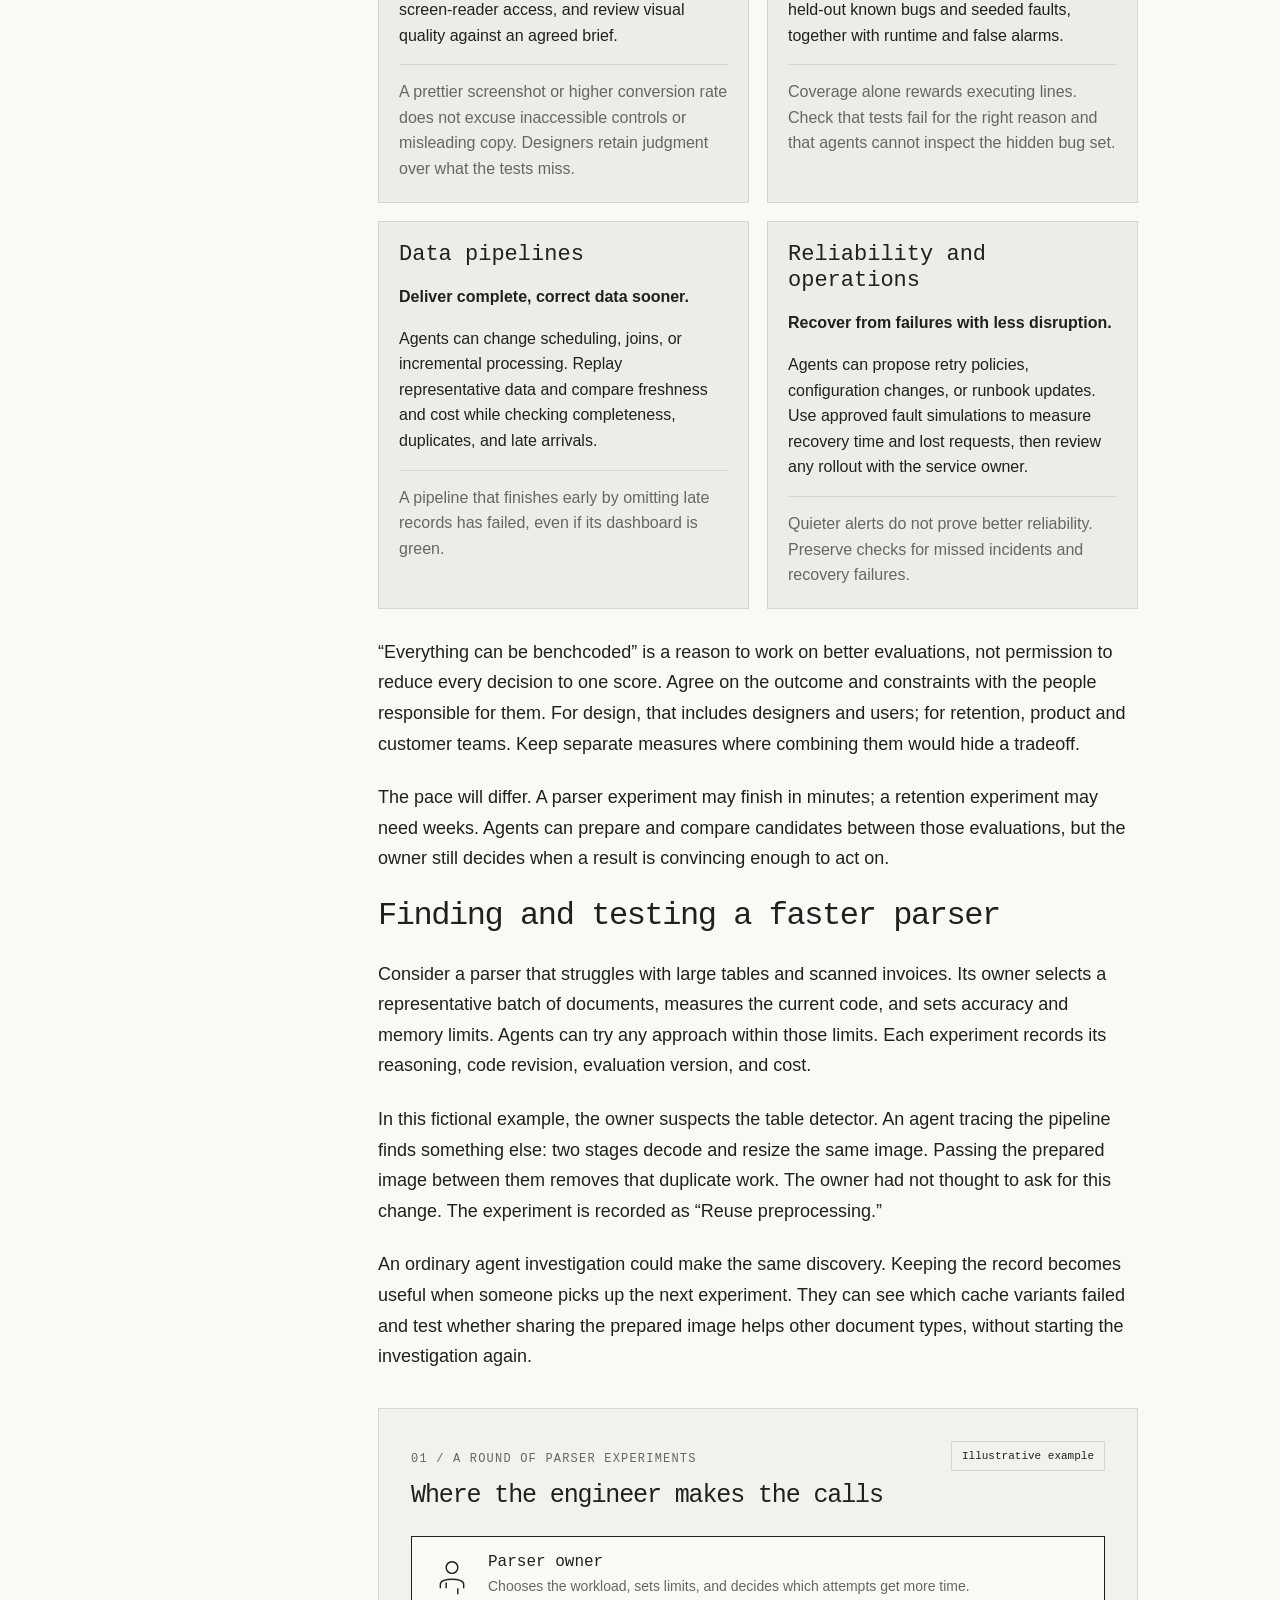
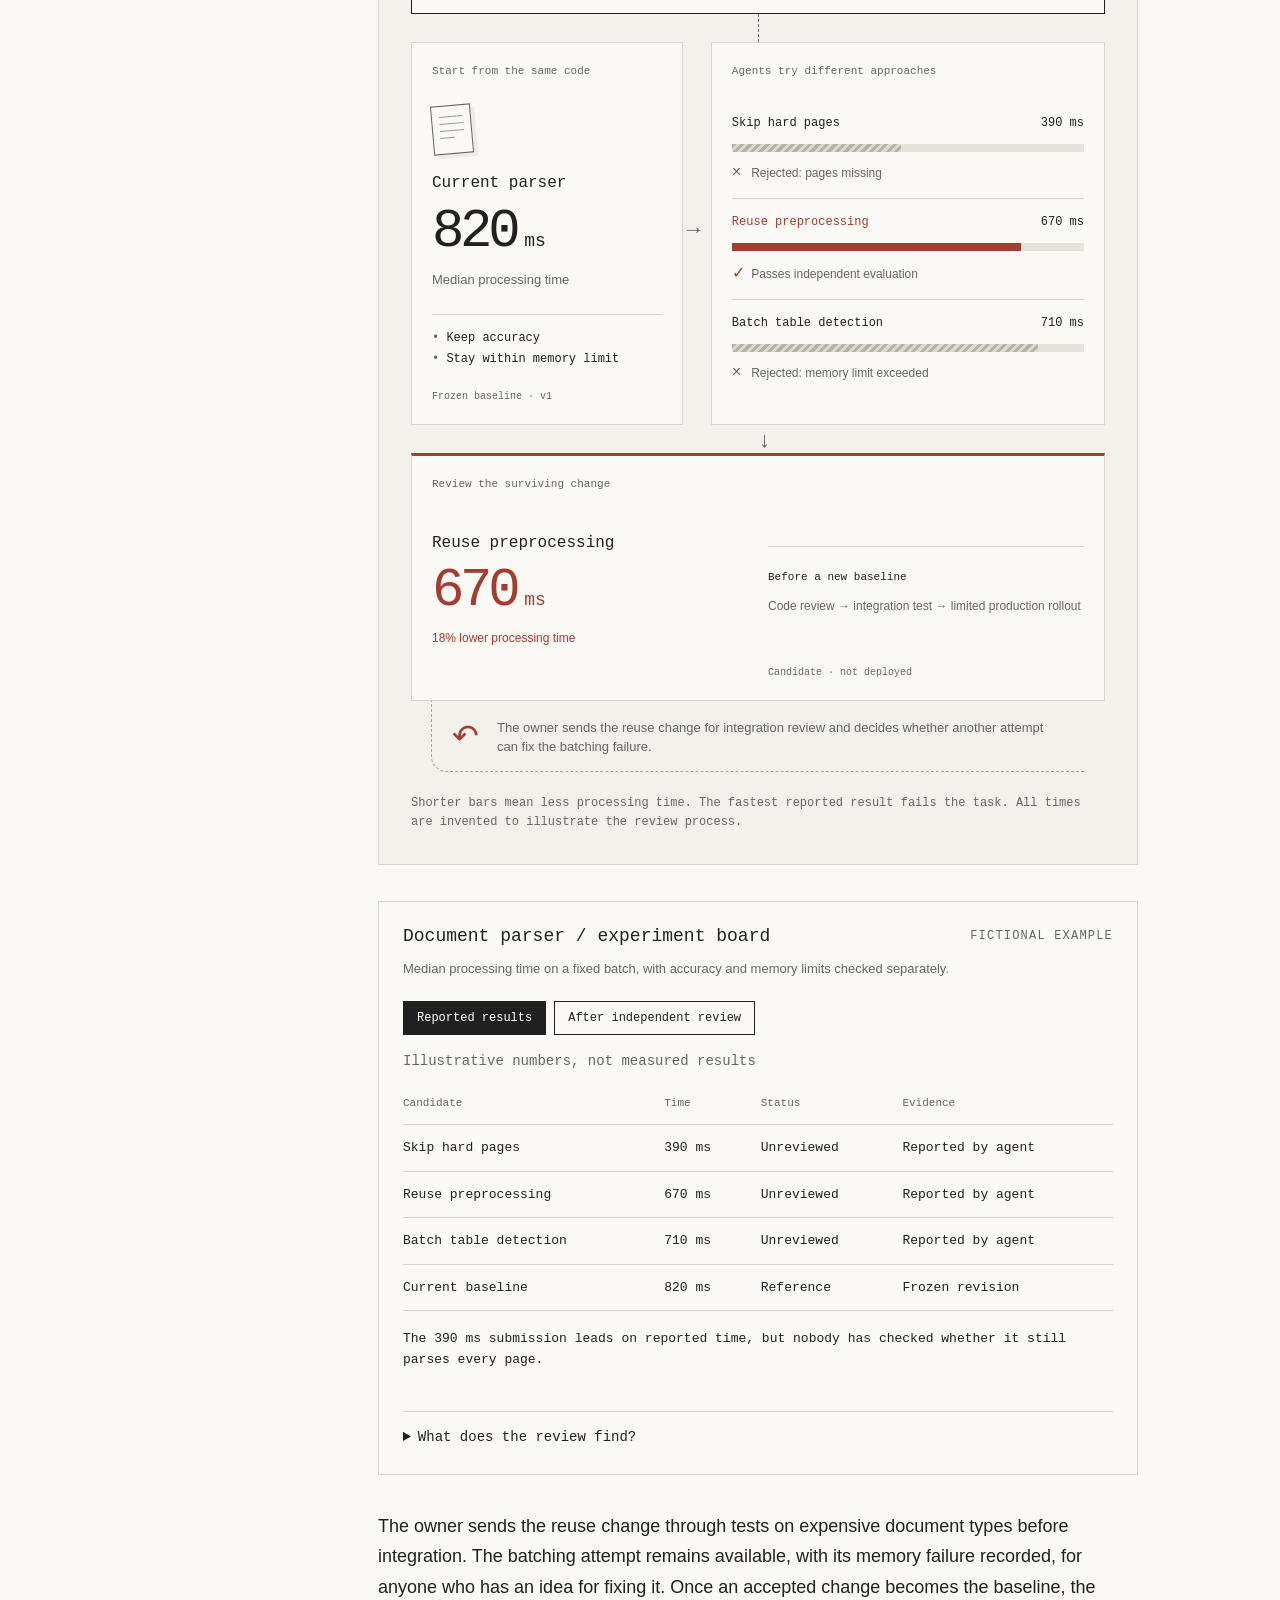
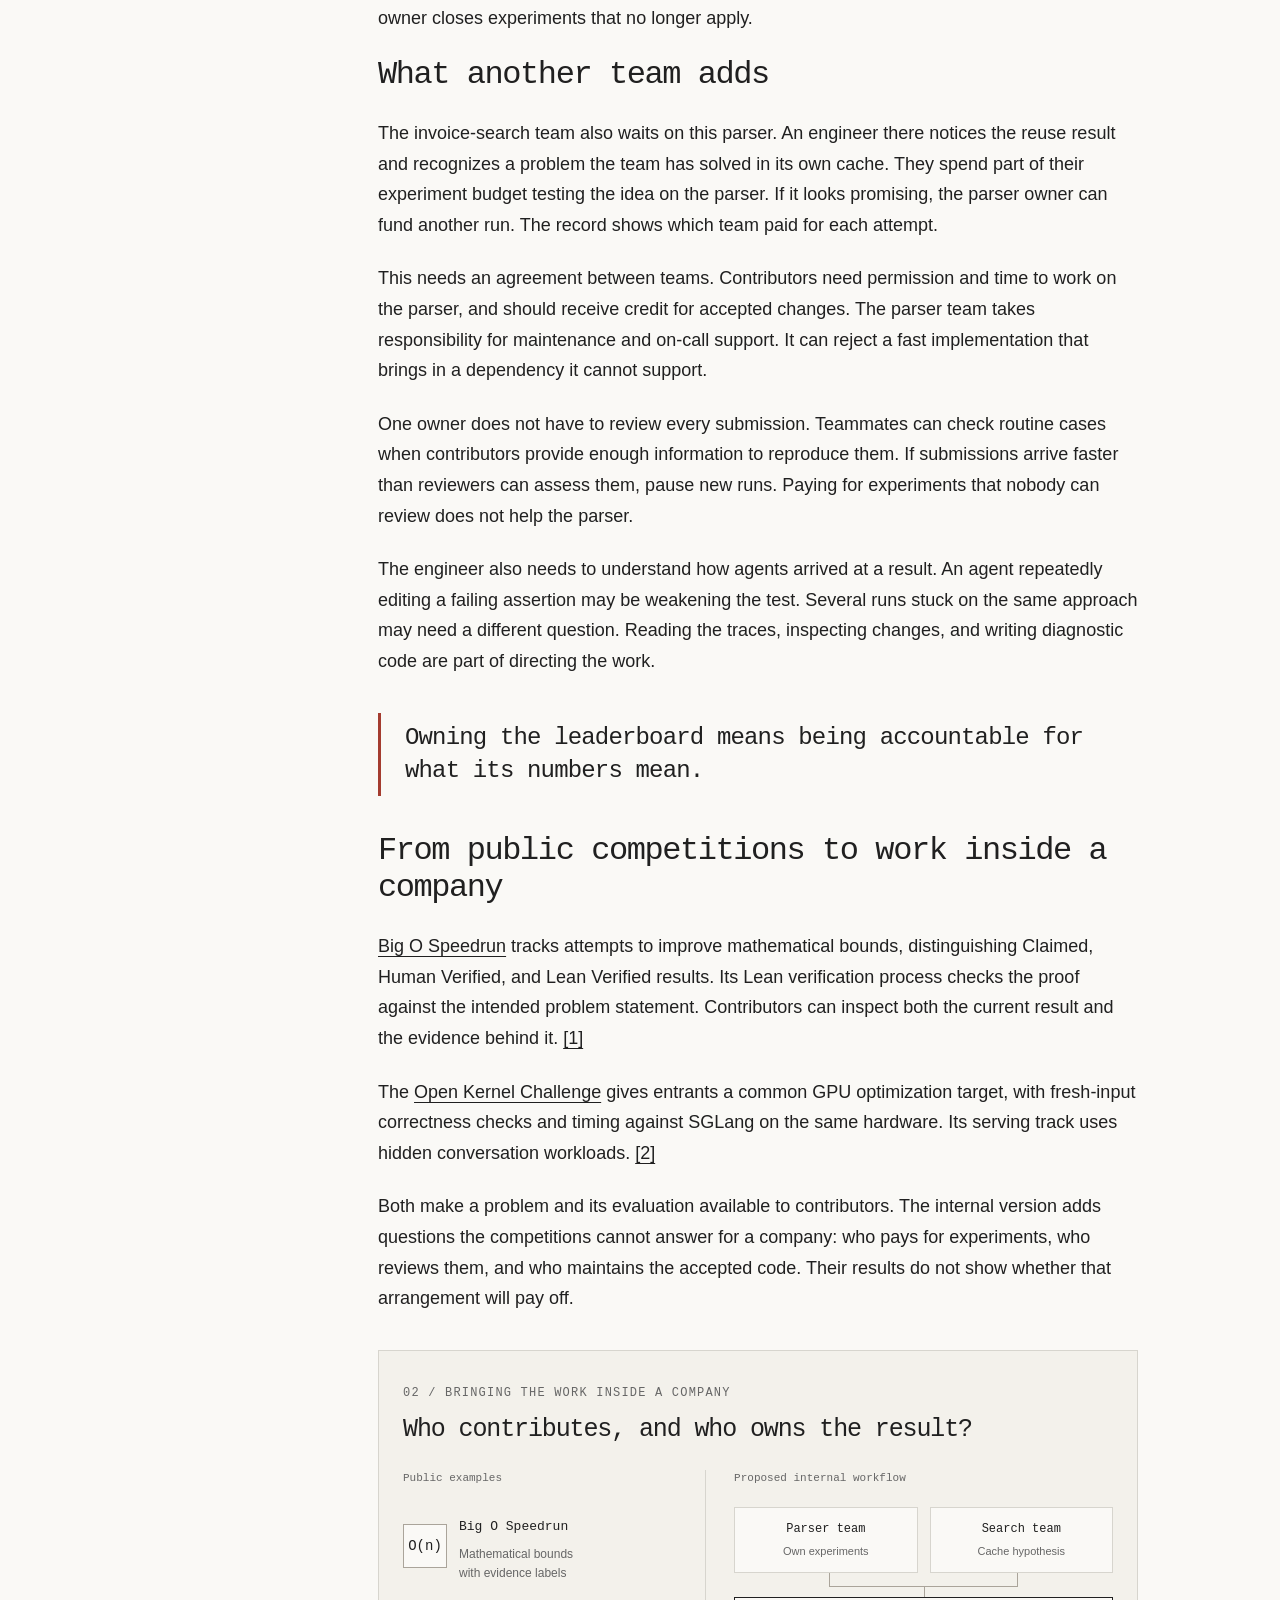
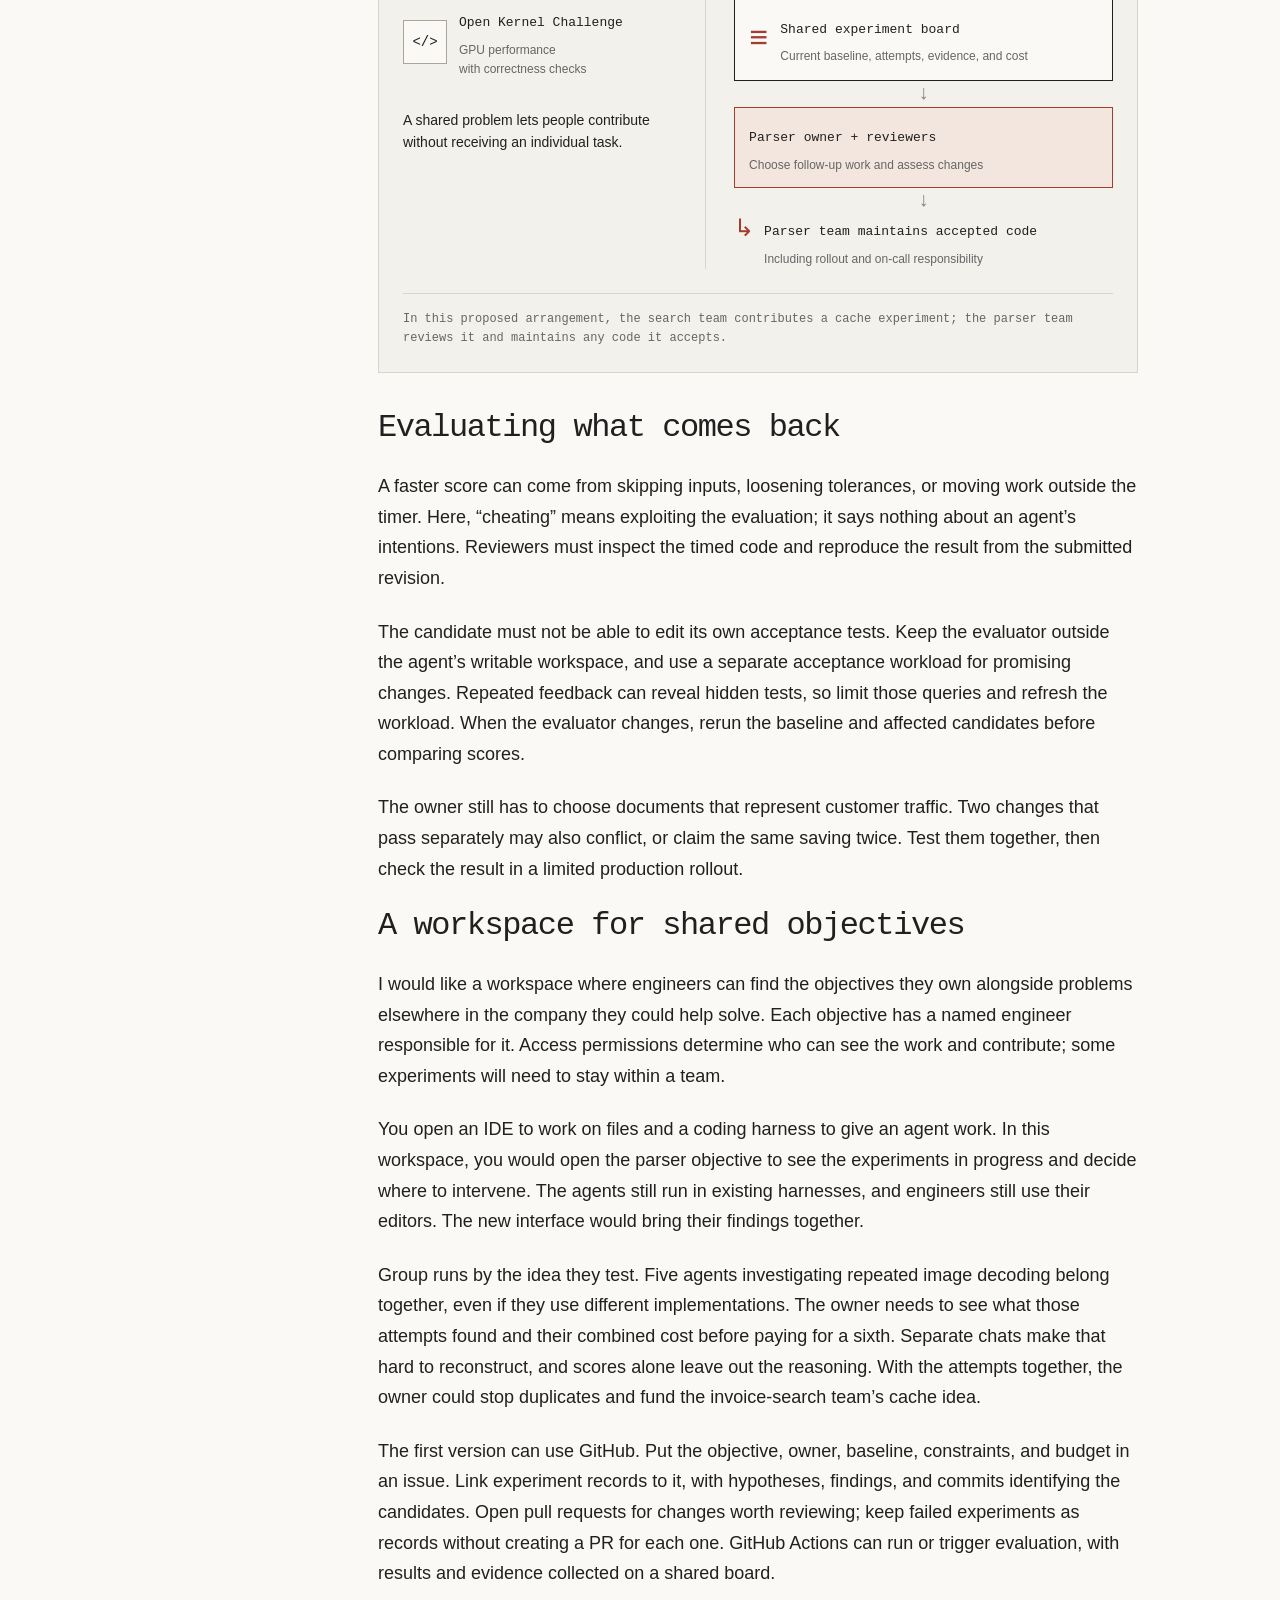
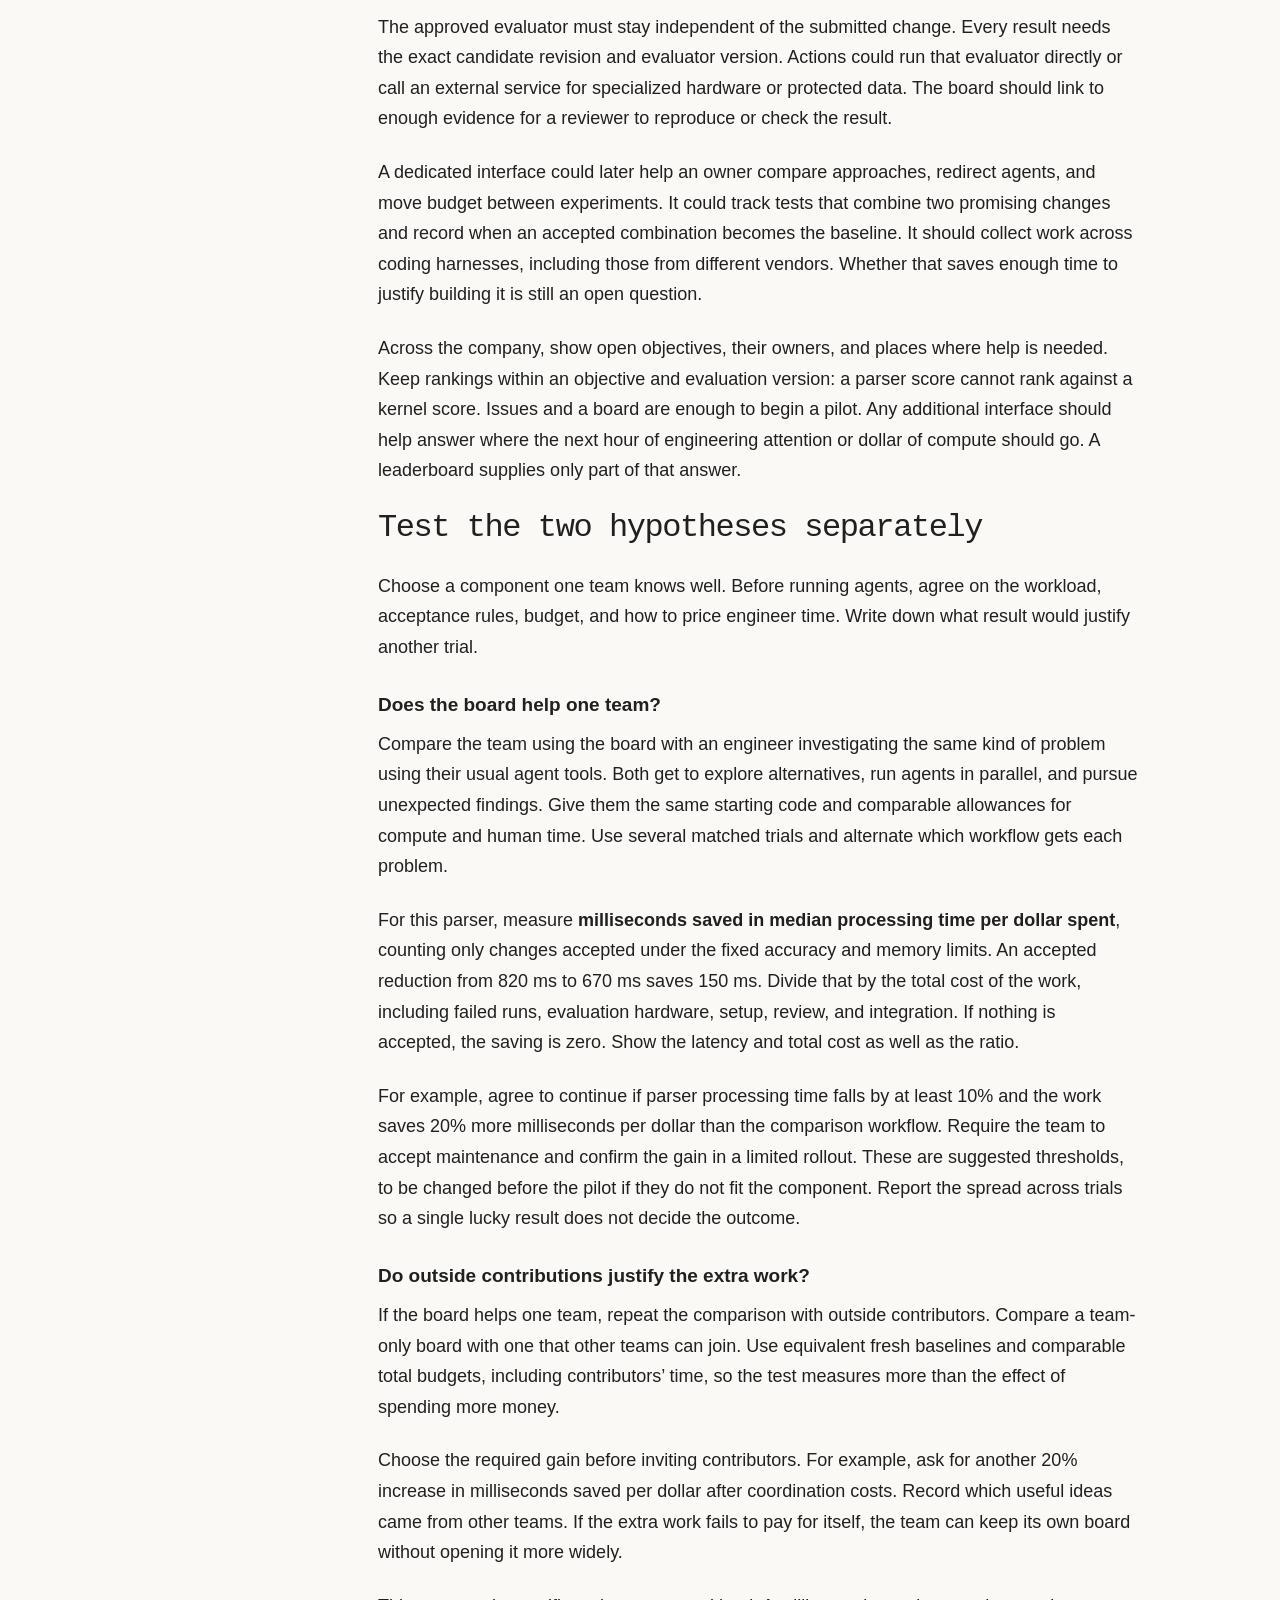
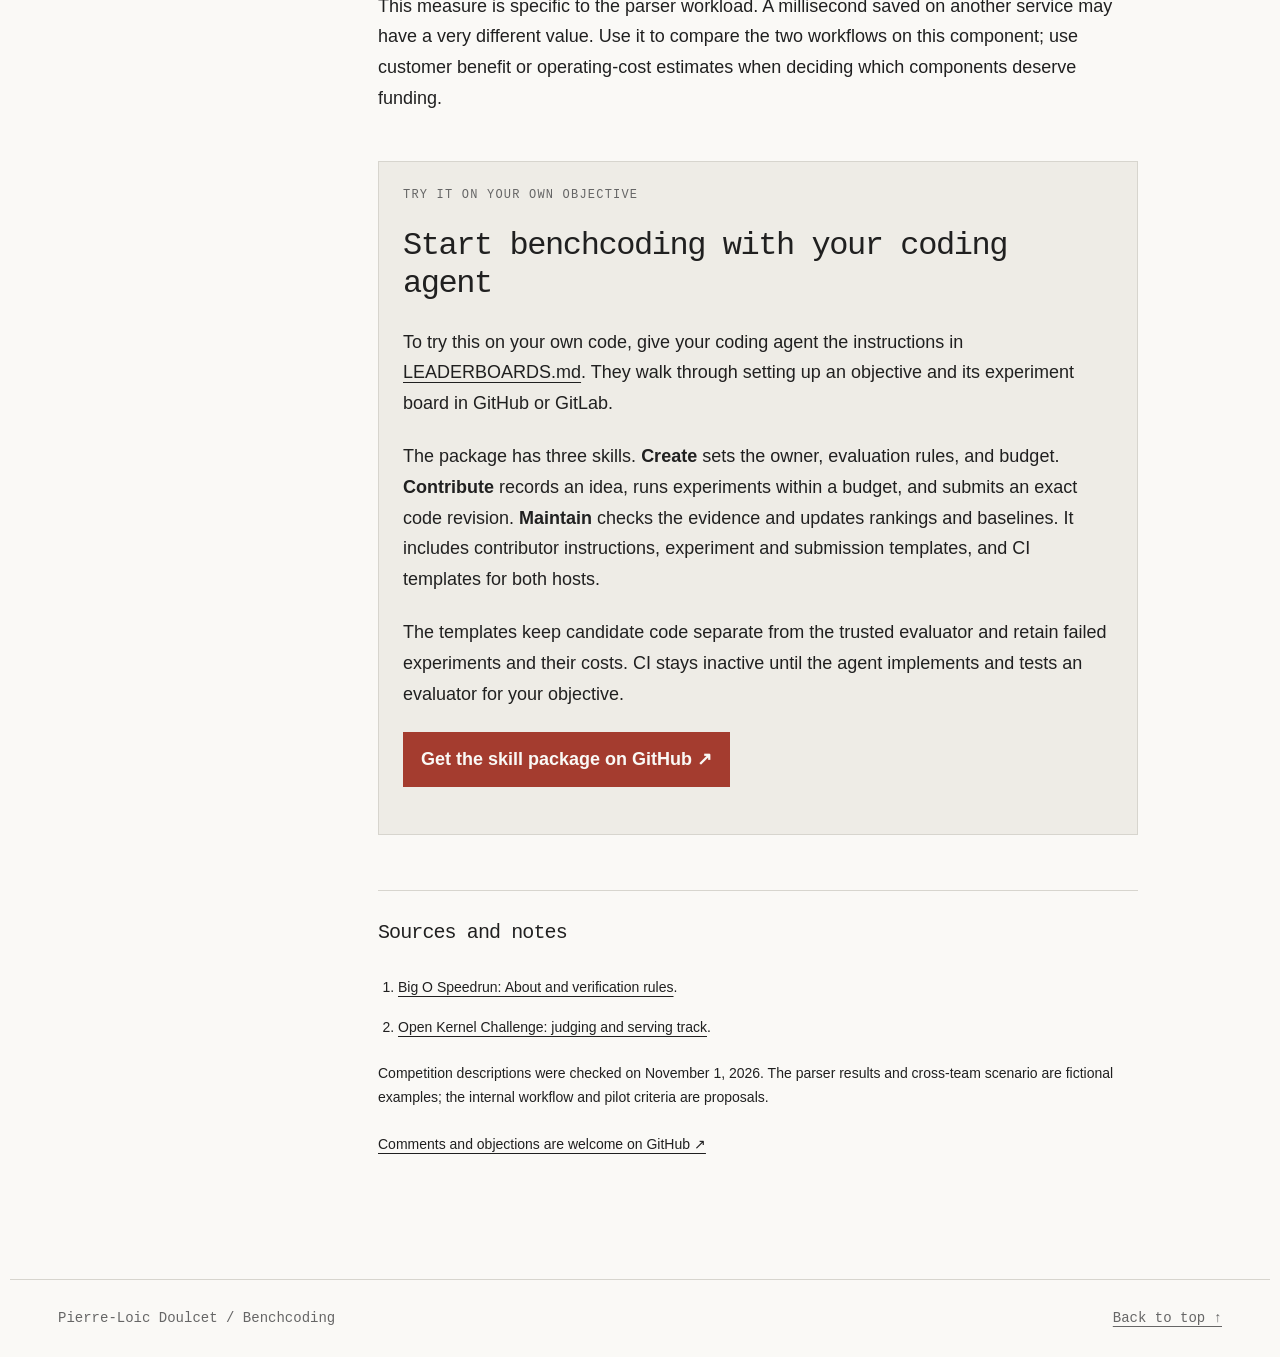
==== commit 7c7cc60e: "Use requested Vibecoding and BenchCoding capitalization" ====
--- a/docs/index.html
+++ b/docs/index.html
@@ -1,7 +1,7 @@
 <!doctype html>
-<html lang="en"><head><meta charset="utf-8"><meta name="viewport" content="width=device-width,initial-scale=1"><title>Benchcoding manifesto: Stop VibeCoding, start Bench Coding — Pierre-Loic Doulcet</title><meta name="description" content="Benchcoding across software: code quality, performance, useful features, retention, website design, QA, data pipelines, and reliability."><meta property="og:title" content="Benchcoding manifesto: Stop VibeCoding, start Bench Coding"><meta property="og:description" content="Improve software through agent experiments, from code quality and performance to design and retention. Start with the Benchcoding skill package."><meta property="og:type" content="article"><link rel="stylesheet" href="styles.css?v=d27a5b7166"><link rel="canonical" href="https://hexapode.github.io/benchcoding/"><meta property="og:url" content="https://hexapode.github.io/benchcoding/"></head>
+<html lang="en"><head><meta charset="utf-8"><meta name="viewport" content="width=device-width,initial-scale=1"><title>Benchcoding manifesto: Stop Vibecoding, start BenchCoding — Pierre-Loic Doulcet</title><meta name="description" content="Benchcoding across software: code quality, performance, useful features, retention, website design, QA, data pipelines, and reliability."><meta property="og:title" content="Benchcoding manifesto: Stop Vibecoding, start BenchCoding"><meta property="og:description" content="Improve software through agent experiments, from code quality and performance to design and retention. Start with the Benchcoding skill package."><meta property="og:type" content="article"><link rel="stylesheet" href="styles.css?v=d27a5b7166"><link rel="canonical" href="https://hexapode.github.io/benchcoding/"><meta property="og:url" content="https://hexapode.github.io/benchcoding/"></head>
 <body><a class="skip" href="#article">Skip to article</a>
-<main><div class="hero"><p class="eyebrow">Benchcoding manifesto</p><h1>Benchcoding.<span>Stop VibeCoding,<br>start Bench Coding.</span></h1><p class="dek">We are entering an era of software where agents can keep testing ways to improve what we build. Benchcoding should reach every part of that work, from code quality and speed to the features people use, the websites they navigate, and the reasons they leave.</p><div class="hero-bottom"><div class="byline">Pierre-Loic Doulcet<br><time datetime="2026-11-01">November 1, 2026</time> · 13 minute read</div><a href="#idea">What is Benchcoding? ↓</a></div></div>
+<main><div class="hero"><p class="eyebrow">Benchcoding manifesto</p><h1>Benchcoding.<span>Stop Vibecoding,<br>start BenchCoding.</span></h1><p class="dek">We are entering an era of software where agents can keep testing ways to improve what we build. Benchcoding should reach every part of that work, from code quality and speed to the features people use, the websites they navigate, and the reasons they leave.</p><div class="hero-bottom"><div class="byline">Pierre-Loic Doulcet<br><time datetime="2026-11-01">November 1, 2026</time> · 13 minute read</div><a href="#idea">What is Benchcoding? ↓</a></div></div>
 
 <div class="layout"><aside class="toc" aria-label="On this page"><details><summary>Sections</summary><ol><li><a href="#idea">What is Benchcoding?</a></li><li><a href="#scope">What can we benchcode?</a></li><li><a href="#monday">Finding and testing a faster parser</a></li><li><a href="#behavior">Cross-team contributions</a></li><li><a href="#public">Public competitions</a></li><li><a href="#cheating">Misleading results</a></li><li><a href="#tooling">Tooling for the search</a></li><li><a href="#pilot">Two separate tests</a></li><li><a href="#start">Start benchcoding</a></li></ol></details></aside>
 <article id="article">
